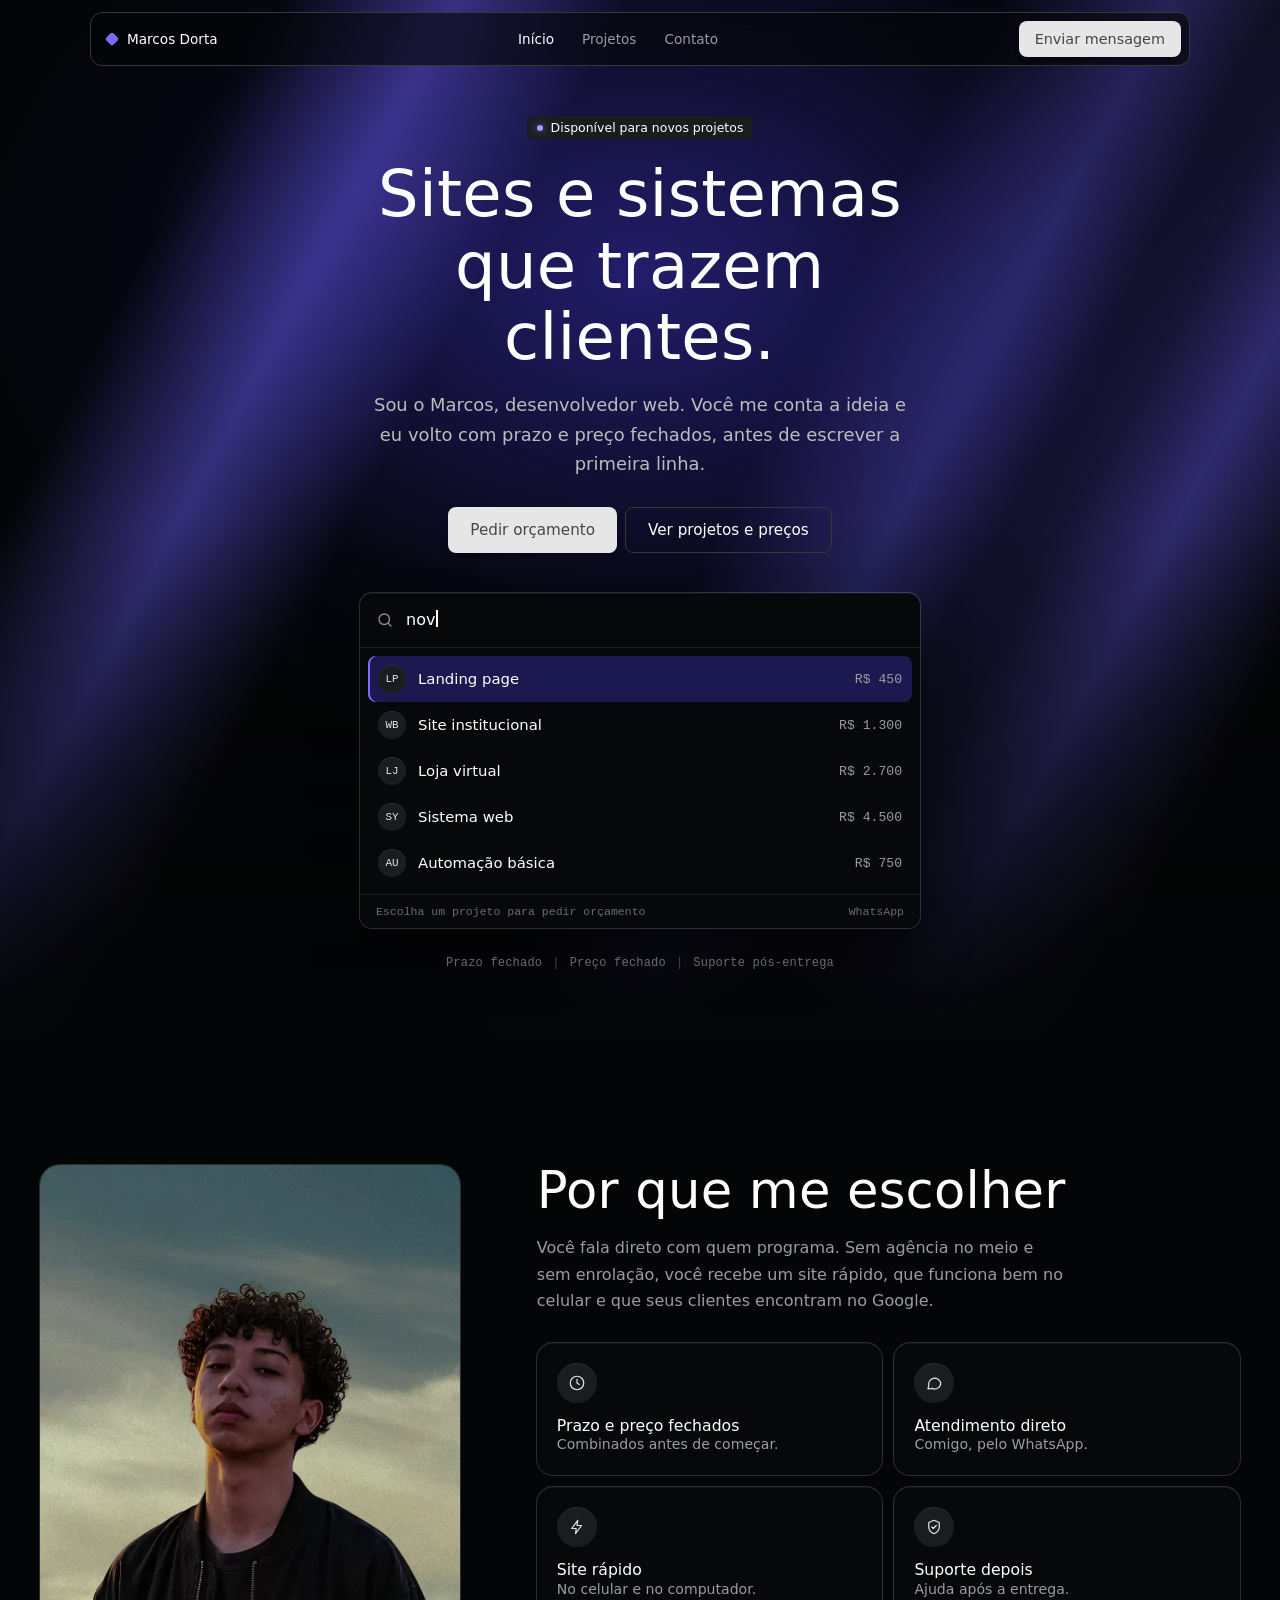
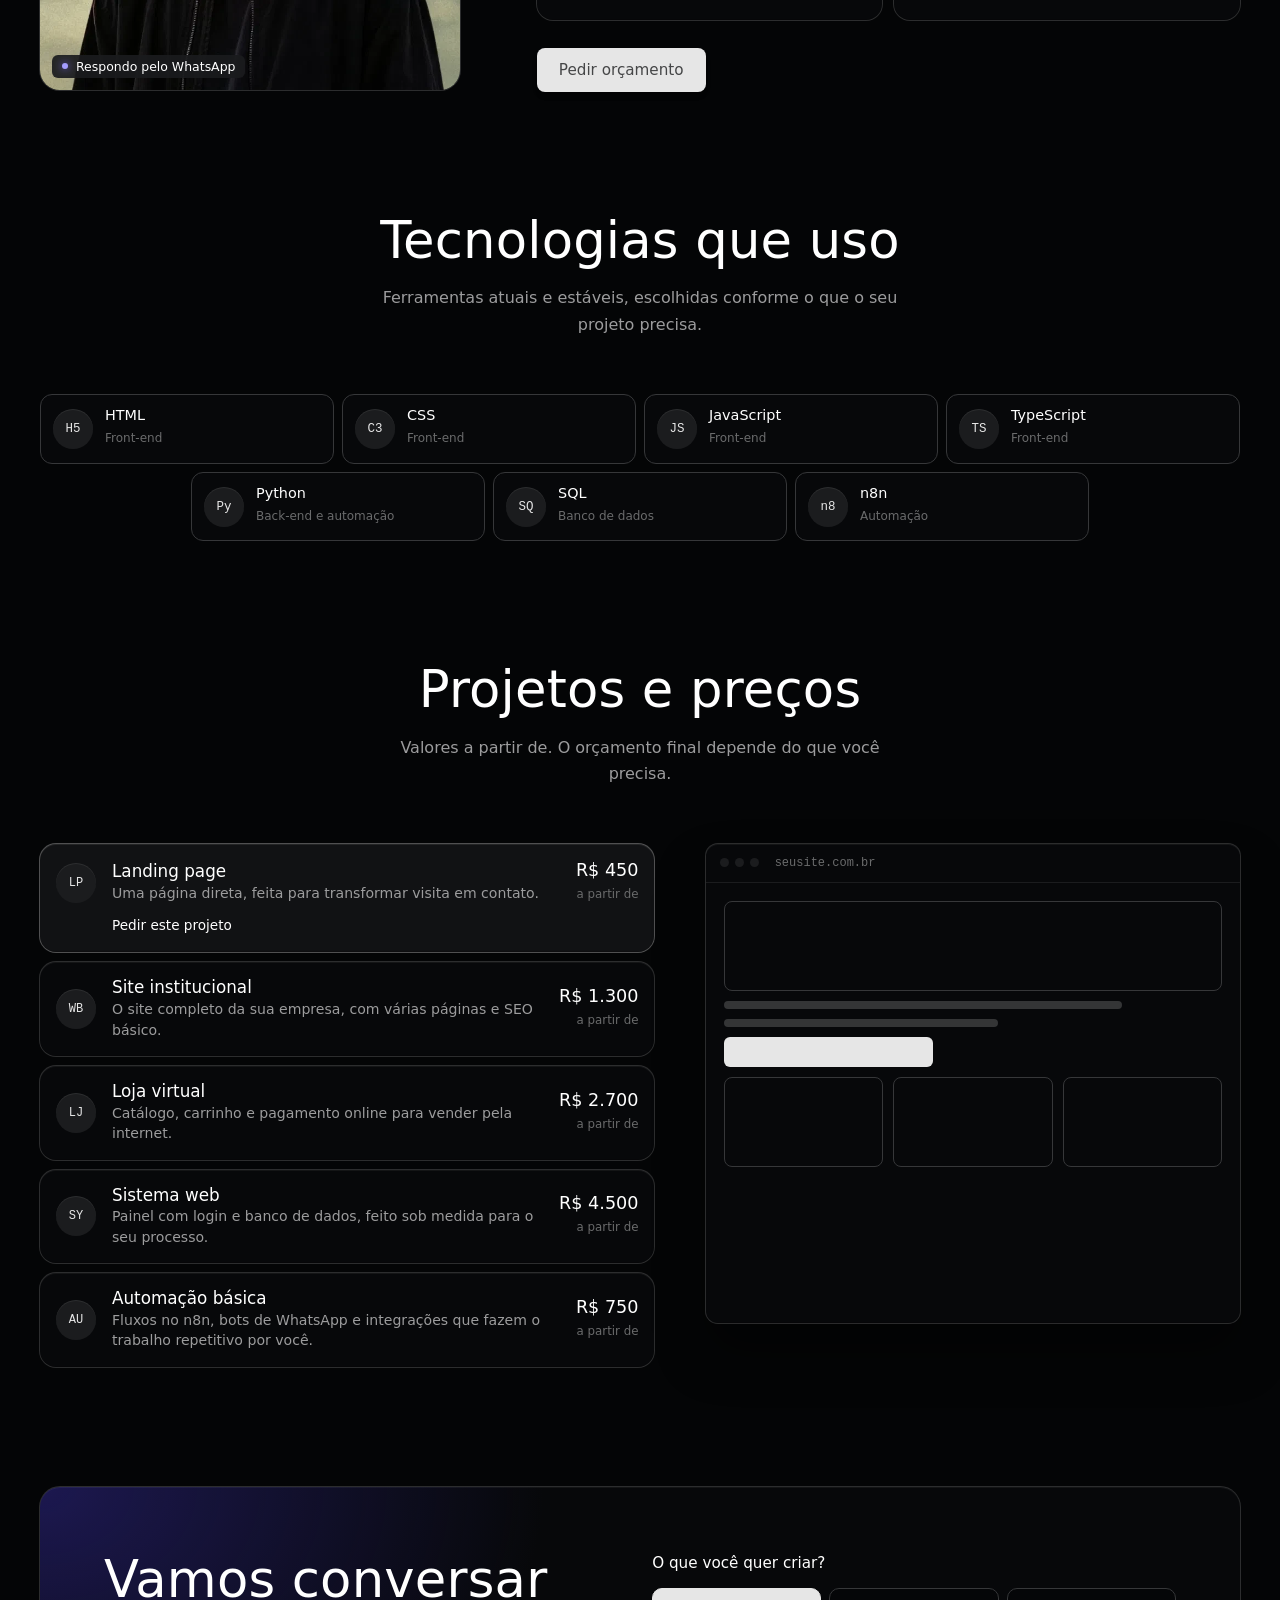
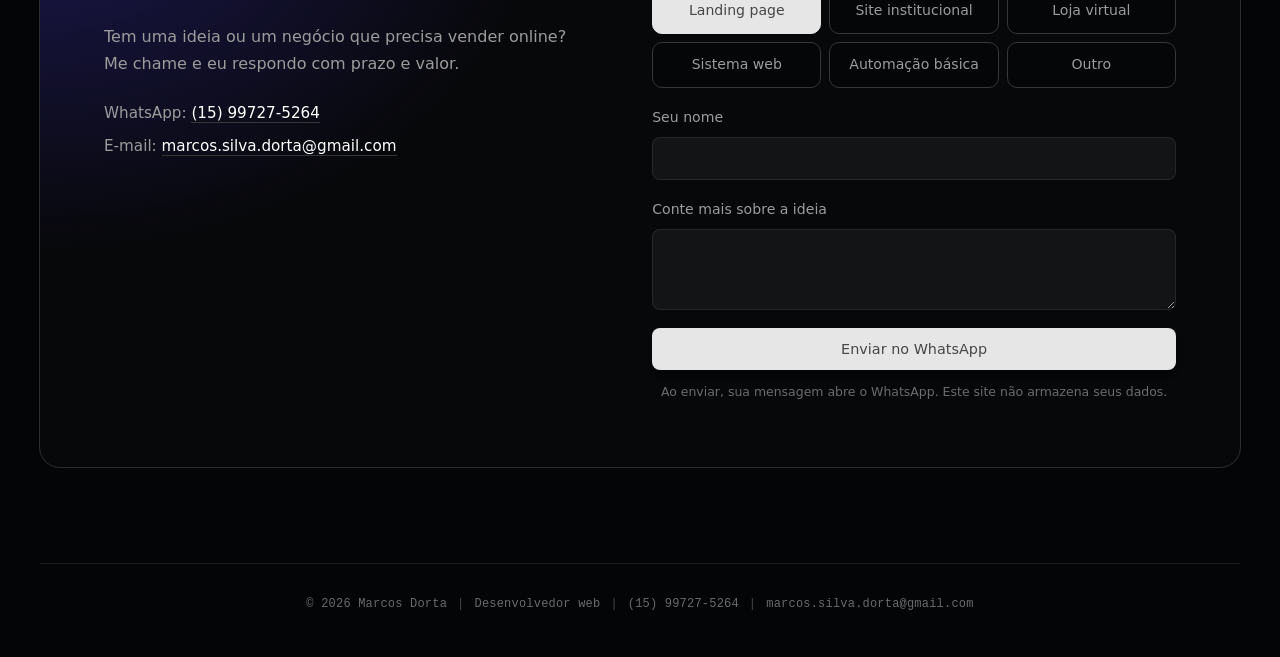
==== index.html @ 478df9b4 "Add files via upload" ====
<!doctype html>
<html lang="pt-BR">
<head>
<meta charset="utf-8">
<meta http-equiv="Content-Security-Policy" content="default-src 'none'; script-src 'self' 'sha256-Du+OJKJSbdUgz5nrHeWWINvez6XKDDU/tyj/5c2uvwo='; style-src 'self' 'unsafe-inline'; font-src 'self'; img-src 'self' data:; connect-src 'none'; form-action https://wa.me; base-uri 'none'; object-src 'none'">
<meta name="viewport" content="width=device-width, initial-scale=1, viewport-fit=cover">
<meta name="theme-color" content="#040506">
<title>Marcos Dorta | Desenvolvedor Web</title>
<meta name="description" content="Marcos Dorta, desenvolvedor web: sites, sistemas e automações sob medida, com prazo e preço fechados antes de começar.">
<meta property="og:title" content="Marcos Dorta | Desenvolvedor Web">
<meta property="og:description" content="Sites, sistemas e automações sob medida, com prazo e preço fechados antes de começar.">
<meta property="og:type" content="website">
<link rel="icon" href="data:image/svg+xml,%3Csvg xmlns='http://www.w3.org/2000/svg' viewBox='0 0 32 32'%3E%3Crect width='32' height='32' rx='8' fill='%23040506'/%3E%3Crect x='10' y='10' width='12' height='12' rx='2' fill='%237b6cff' transform='rotate(45 16 16)'/%3E%3C/svg%3E">
<link rel="preload" href="fonts/Inter-latin.woff2" as="font" type="font/woff2" crossorigin>
<link rel="stylesheet" href="fonts/fonts.css?v=2">
<script>document.documentElement.classList.add('js')</script>
<style>
  :root{
    --void:#040506; --ink:#07080a; --obs:#111214; --graphite:#1b1c1e; --smoke:#6a6b6c; --ash:#9c9c9d;
    --mist:#e6e6e6; --iron:#454647; --edge:#363739; --white:#fff; --coral:#7b6cff; --ember:#1c1850;
    --key:inset 0 1px 0 rgba(255,255,255,.05),0 0 0 1px rgba(255,255,255,.16),inset 0 -1px 0 rgba(0,0,0,.2);
    --key-hi:inset 0 1px 0 rgba(255,255,255,.08),0 0 0 1px rgba(255,255,255,.3),inset 0 -1px 0 rgba(0,0,0,.2);
    --sans:"Inter",ui-sans-serif,system-ui,-apple-system,"Segoe UI",Roboto,sans-serif;
    --mono:"Geist Mono",ui-monospace,Menlo,Consolas,monospace;
    --hh:84px;
  }
  *{box-sizing:border-box;margin:0;padding:0}
  html{scroll-padding-top:var(--hh);overflow-x:clip;-webkit-text-size-adjust:100%}
  html.lenis{scroll-behavior:auto}
  body{background:var(--void);color:var(--ash);font:400 1rem/1.65 var(--sans);overflow-x:clip;-webkit-font-smoothing:antialiased;font-feature-settings:"calt","kern","liga","ss03"}
  main{overflow-x:clip}
  a{color:inherit;text-decoration:none}
  a,button,label{-webkit-tap-highlight-color:transparent}
  button,.btn,.row,.opts label{touch-action:manipulation}
  :focus-visible{outline:2px solid var(--white);outline-offset:3px}
  ::selection{background:var(--coral);color:#000}
  .wrap{width:min(1200px,100% - 40px);margin-inline:auto}
  h1,h2,h3{color:var(--white);font-weight:500;line-height:1.12}
  h2{font-size:clamp(1.9rem,4.6vw,3.2rem);letter-spacing:.004em;margin-bottom:16px}
  .lead{max-width:52ch}
  .sec{padding:clamp(64px,10vw,120px) 0}
  .head{text-align:center;margin-bottom:clamp(32px,6vw,56px)}
  .head .lead{margin-inline:auto}
  .mono{font-family:var(--mono)}

  /* Botões neutros */
  .btn{display:inline-flex;align-items:center;justify-content:center;gap:8px;font:500 .9rem var(--sans);cursor:pointer;
    background:var(--mist);color:var(--iron);padding:10px 16px;border:0;border-radius:8px;
    box-shadow:rgba(0,0,0,.03) 0 7px 3px 0,rgba(0,0,0,.25) 0 4px 4px 0;transition:background .2s,transform .15s}
  .btn:hover{background:var(--white)}
  .btn:active{transform:scale(.97)}
  .btn.dark{background:transparent;color:var(--white);box-shadow:none;border:1px solid var(--edge)}
  .btn.dark:hover{background:rgba(255,255,255,.06)}
  .btn.lg{padding:13px 22px;font-size:.95rem}
  .badge{display:inline-flex;align-items:center;gap:8px;background:var(--graphite);color:var(--white);border-radius:6px;padding:4px 10px;font:500 .78rem var(--sans)}
  .badge i{width:6px;height:6px;border-radius:50%;background:#a49cff;box-shadow:0 0 8px #7b6cff}

  /* Navegação */
  header{position:fixed;top:12px;left:0;right:0;z-index:40;pointer-events:none}
  .pill{pointer-events:auto;width:min(1100px,100% - 24px);margin-inline:auto;display:flex;align-items:center;justify-content:space-between;gap:16px;
    padding:8px 8px 8px 16px;border:1px solid var(--edge);border-radius:12px;background:rgba(4,5,6,.6);
    backdrop-filter:blur(20px);-webkit-backdrop-filter:blur(20px)}
  .logo{display:flex;align-items:center;gap:10px;color:var(--white);font:500 .85rem var(--sans);white-space:nowrap}
  .dia{width:10px;height:10px;background:var(--coral);transform:rotate(45deg);border-radius:2px}
  .links{display:flex;gap:28px;list-style:none;font:500 .85rem var(--sans)}
  .links a{color:var(--ash);transition:color .2s;padding:6px 0}
  .links a:hover,.links a.on{color:var(--white)}

  /* Hero */
  .hero{position:relative;min-height:100vh;min-height:100svh;display:flex;align-items:center;justify-content:center;text-align:center;padding:calc(var(--hh) + 32px) 0 72px;overflow:hidden}
  .art{position:absolute;inset:0;pointer-events:none;overflow:hidden}
  .art .fade{position:absolute;inset:auto 0 0 0;height:50%;background:linear-gradient(180deg,transparent,var(--void))}
  .blue{position:absolute;inset:0;background:radial-gradient(ellipse 70% 60% at 50% 26%,rgba(60,50,190,.55),rgba(14,12,48,.3) 55%,transparent 80%)}
  .bar{position:absolute;width:24vw;min-width:110px;height:150%;top:-25%;opacity:.5;
    background:linear-gradient(90deg,transparent,rgba(110,96,255,.9) 50%,transparent)}
  .b1{left:2%;transform:rotate(28deg)}
  .b2{left:58%;transform:rotate(28deg);opacity:.35}
  .b3{right:-4%;transform:rotate(28deg);opacity:.45}
  .hero-in{position:relative;display:flex;flex-direction:column;align-items:center}
  .hero h1{font-size:clamp(2.5rem,7.2vw,4rem);font-weight:400;letter-spacing:.004em;max-width:16ch;margin:20px 0 16px}
  .hero h1 .w{display:inline-block;will-change:transform}
  .sub{max-width:48ch;color:#bcbcbd;font-size:clamp(1rem,2.2vw,1.12rem);margin-bottom:28px}
  .cta{display:flex;flex-wrap:wrap;gap:8px;justify-content:center;margin-bottom:40px}

  /* Janela estilo command bar */
  .win{border-radius:12px;background:var(--ink);box-shadow:var(--key),rgba(0,0,0,.4) 0 30px 50px 0;overflow:hidden;text-align:left}
  .cmdk{width:min(560px,100%)}
  .cmd-in{display:flex;align-items:center;gap:12px;padding:14px 16px;border-bottom:1px solid var(--graphite);color:var(--white);font-size:1rem;min-height:52px}
  .cmd-in svg{flex:none;opacity:.6}
  .cmd-in .ph{color:var(--smoke)}
  .caret{display:inline-block;width:1.5px;height:1.1em;background:var(--white);margin-left:1px;vertical-align:-.15em;animation:blink 1s steps(1) infinite}
  @keyframes blink{50%{opacity:0}}
  .cmd-list{list-style:none;padding:8px}
  .cmd-list a{display:flex;align-items:center;gap:12px;padding:9px 10px;border-radius:8px;color:var(--white);font-size:.93rem;font-weight:500;position:relative;transition:background .15s}
  .cmd-list .pr{margin-left:auto;font:400 .82rem var(--mono);color:var(--ash)}
  .cmd-list li.sel a{background:var(--ember);box-shadow:inset 2px 0 0 var(--coral)}
  .cmd-foot{display:flex;justify-content:space-between;gap:12px;padding:10px 16px;border-top:1px solid var(--graphite);font:400 .72rem var(--mono);color:var(--smoke)}
  .ic{flex:none;display:grid;place-items:center;width:28px;height:28px;border-radius:99999px;background:var(--graphite);font:400 .68rem var(--mono);color:var(--mist);box-shadow:inset 0 1px 0 rgba(255,255,255,.08)}
  .meta{margin-top:28px;font:400 .75rem var(--mono);color:var(--smoke);letter-spacing:.017em}
  .meta span+span::before{content:"|";margin:0 10px;color:var(--iron)}

  /* Sobre */
  .about{display:grid;grid-template-columns:minmax(0,420px) 1fr;gap:clamp(32px,6vw,80px);align-items:center}
  .photo{aspect-ratio:4/5;border-radius:20px;background:var(--ink);box-shadow:var(--key);overflow:hidden;position:relative}
  .photo .ph2{position:absolute;inset:0}
  .photo img{width:100%;height:100%;object-fit:cover;object-position:50% 30%}
  .photo .none{position:absolute;inset:0;display:grid;place-items:center;font:400 .85rem var(--mono);color:var(--smoke);text-align:center;padding:20px}
  .photo .badge{position:absolute;left:12px;bottom:12px;z-index:2;background:rgba(27,28,30,.92)}
  .about p.lead{margin-bottom:28px}
  .why{display:grid;grid-template-columns:1fr 1fr;gap:12px;margin-bottom:28px}
  .card{background:var(--ink);border-radius:16px;box-shadow:var(--key);padding:20px;transition:box-shadow .2s}
  .card:hover{box-shadow:var(--key-hi)}
  .why .card{display:flex;flex-direction:column;gap:14px}
  .why .ic{width:40px;height:40px}
  .why svg{width:18px;height:18px;stroke:var(--mist);fill:none;stroke-width:1.6;stroke-linecap:round;stroke-linejoin:round}
  .why h3{font-size:.98rem}
  .why p{font-size:.88rem;line-height:1.5}

  /* Tecnologias */
  .tiles{display:flex;flex-wrap:wrap;justify-content:center;gap:8px}
  .tiles .tile{flex:0 1 calc(25% - 6px);min-width:200px}
  .tile{display:flex;align-items:center;gap:12px;padding:12px;border:1px solid var(--edge);border-radius:12px;background:var(--ink);transition:border-color .2s,background .2s}
  .tile:hover{border-color:rgba(255,255,255,.35);background:var(--obs)}
  .tile .ic{width:40px;height:40px;font-size:.78rem}
  .tile b{display:block;color:var(--white);font-size:.9rem;font-weight:500;line-height:1.2}
  .tile small{color:var(--smoke);font-size:.75rem}

  /* Projetos */
  .proj-wrap{display:grid;grid-template-columns:minmax(0,1.15fr) minmax(0,1fr);gap:clamp(24px,4vw,56px);align-items:start}
  .rows{display:grid;gap:10px}
  .row{display:grid;grid-template-columns:auto 1fr auto;grid-template-areas:"thumb thumb thumb" "ic tx pr" "go go go";align-items:center;gap:0 16px;
    padding:16px;background:var(--ink);border-radius:16px;box-shadow:var(--key);transition:box-shadow .2s,background .2s}
  .row .thumb{grid-area:thumb;display:none}
  .row .ic{grid-area:ic;width:40px;height:40px;font-size:.75rem}
  .row .tx{grid-area:tx}
  .row h3{font-size:1.05rem;font-weight:500}
  .row p{font-size:.88rem;line-height:1.45;margin-top:2px}
  .row .pr{grid-area:pr;text-align:right}
  .row .pr strong{display:block;color:var(--white);font:500 1.1rem var(--sans)}
  .row .pr small{font-size:.74rem;color:var(--smoke)}
  .row .go{grid-area:go;max-height:0;opacity:0;overflow:hidden;color:var(--white);font-size:.85rem;font-weight:500;padding-left:56px;transition:max-height .3s,opacity .3s,margin .3s}
  .row:hover,.row.act{box-shadow:var(--key-hi);background:var(--obs)}
  .row:hover .go,.row.act .go{max-height:28px;opacity:1;margin-top:8px}
  .prev{position:sticky;top:calc(var(--hh) + 16px)}
  .win .bar2{display:flex;align-items:center;gap:6px;padding:12px 14px;border-bottom:1px solid var(--graphite)}
  .win .bar2 i{width:9px;height:9px;border-radius:50%;background:var(--graphite)}
  .win .bar2 span{margin-left:10px;font:400 .75rem var(--mono);color:var(--smoke);white-space:nowrap;overflow:hidden;text-overflow:ellipsis}
  .screen{padding:18px;display:grid;gap:10px;align-content:start;aspect-ratio:4/3.3;overflow:hidden}
  .screen .b{border:1px solid var(--edge);border-radius:8px}
  .screen .v{background:var(--mist);border-radius:6px}
  .screen .l{height:8px;border-radius:4px;background:rgba(255,255,255,.18)}
  .screen .m{width:80%} .screen .s{width:55%}
  .screen .h{height:90px} .screen .sq{aspect-ratio:1}
  .screen .gs{display:grid;grid-template-columns:repeat(3,1fr);gap:10px}
  .screen .g2{display:grid;grid-template-columns:1fr 1fr;gap:12px}
  .screen .side{display:grid;grid-template-columns:54px 1fr;gap:10px}
  .screen .tr{height:22px}
  .screen .bub{height:30px;border-radius:14px;width:62%}
  .screen .bub.r{margin-left:auto;background:var(--mist);border:0;width:48%}
  .screen .av{width:46px;height:46px;border-radius:50%;background:var(--mist)}
  .screen .sel{background:var(--ember);box-shadow:inset 2px 0 0 var(--coral);border:0}

  /* Contato */
  .band{border-radius:20px;box-shadow:var(--key);padding:clamp(24px,5vw,64px);
    background:radial-gradient(60% 90% at 0 0,var(--ember),transparent 70%),var(--ink);
    display:grid;grid-template-columns:1fr minmax(0,1.1fr);gap:clamp(28px,6vw,72px)}
  .contacts{list-style:none;display:grid;gap:8px;margin-top:24px}
  .contacts li{font-size:.95rem}
  .contacts a{color:var(--white);border-bottom:1px solid var(--edge);transition:border-color .2s}
  .contacts a:hover{border-color:var(--white)}
  form{display:grid;gap:18px}
  fieldset{border:0}
  legend{font-weight:500;color:var(--white);margin-bottom:12px;font-size:.95rem}
  .opts{display:grid;grid-template-columns:repeat(3,1fr);gap:8px}
  .opts>span{position:relative;display:block}
  .opts input{position:absolute;left:0;top:0;width:100%;height:100%;margin:0;opacity:0;pointer-events:none}
  .opts label{cursor:pointer;display:flex;align-items:center;justify-content:center;text-align:center;min-height:46px;width:100%;padding:8px 10px;border:1px solid var(--edge);border-radius:10px;font-size:.88rem;line-height:1.25;color:var(--ash);transition:all .15s;background:rgba(4,5,6,.4)}
  .opts label:hover{border-color:rgba(255,255,255,.4);color:var(--white)}
  .opts input:checked+label{background:var(--mist);border-color:var(--mist);color:var(--iron);font-weight:500}
  .opts input:focus-visible+label{outline:2px solid var(--white);outline-offset:2px}
  .fld{display:grid;gap:8px;font-size:.88rem}
  .fld input,.fld textarea{background:rgba(255,255,255,.05);color:var(--white);border:1px solid rgba(255,255,255,.08);border-radius:8px;padding:11px 12px;font:400 1rem var(--sans);width:100%;transition:border-color .2s}
  .fld input:focus,.fld textarea:focus{outline:none;border-color:rgba(255,255,255,.4)}
  form .btn{padding:13px 16px}
  .priv{font-size:.78rem;color:var(--smoke);text-align:center;margin-top:-6px}

  footer{padding:0 0 40px}
  .foot-meta{text-align:center;font:400 .75rem/2 var(--mono);color:var(--smoke);letter-spacing:.017em;border-top:1px solid var(--graphite);padding-top:28px;margin-top:clamp(48px,8vw,96px)}
  .foot-meta>span{white-space:nowrap;display:inline-block}
  .foot-meta>span+span::before{content:"|";margin:0 10px;color:var(--iron)}
  .foot-meta a:hover{color:var(--white)}
  .fab{display:none}

  /* Tablet e celular */
  @media (max-width:900px){
    :root{--hh:116px}
    .pill{flex-wrap:wrap;row-gap:6px;padding:8px;background:rgba(4,5,6,.95);backdrop-filter:none;-webkit-backdrop-filter:none}
    .logo{padding-left:8px}
    .links{order:3;width:100%;justify-content:space-around;gap:0;border-top:1px solid var(--graphite);padding-top:2px}
    .links a{padding:12px 14px}
    .hero{padding-top:calc(var(--hh) + 20px);padding-bottom:56px}
    .cta{width:100%;margin-bottom:32px}
    .cta .btn{flex:1 1 100%}
    .about{grid-template-columns:1fr}
    .photo{aspect-ratio:1/1}
    .why{grid-template-columns:1fr}
    .why .card{flex-direction:row;align-items:flex-start}
    .tiles .tile{flex:1 1 calc(50% - 4px);min-width:0;padding:10px}
    .tile .ic{width:34px;height:34px;font-size:.7rem}
    .proj-wrap{grid-template-columns:1fr}
    .prev{display:none}
    .row{padding:0 0 16px;overflow:hidden;gap:0 12px;grid-template-columns:auto 1fr auto}
    .row .thumb{display:block;height:124px;overflow:hidden;border-bottom:1px solid var(--graphite);background:var(--void);margin-bottom:14px}
    .row .thumb .screen{aspect-ratio:auto;padding:14px}
    .row .ic{margin-left:16px}
    .row .pr{padding-right:16px}
    .row .go,.row:hover .go,.row.act .go{max-height:none;opacity:1;margin:14px 16px 0;padding:11px;text-align:center;background:var(--mist);color:var(--iron);border-radius:8px}
    .band{grid-template-columns:1fr}
    .opts{grid-template-columns:1fr 1fr}
    .foot-meta>span{display:block}
    .foot-meta>span+span::before{content:none}
    .cmd-foot{display:none}
    .fab{display:inline-flex;position:fixed;right:14px;bottom:calc(14px + env(safe-area-inset-bottom));z-index:45;background:var(--mist);color:var(--iron);
      padding:12px 18px;border-radius:9999px;font-weight:500;font-size:.9rem;box-shadow:rgba(0,0,0,.5) 0 8px 24px;
      transform:translateY(90px);opacity:0;visibility:hidden;transition:transform .3s,opacity .3s,visibility 0s .3s}
    .fab.show{transform:none;opacity:1;visibility:visible;transition-delay:0s}
  }
  @media (max-width:420px){ .btn.sm{padding:8px 12px} .tiles{gap:6px} .tiles .tile:last-child:nth-child(odd){flex-basis:100%} }
  /* Abertura e entradas em CSS puro */
  .js .in{opacity:0;animation:rise .7s cubic-bezier(.2,.7,.2,1) forwards;animation-delay:var(--d,0s)}
  .js #hbadge{--d:.15s} .js #sub{--d:.8s} .js #cta{--d:.9s} .js #cmdk{--d:1s} .js #meta{--d:1.2s}
  @keyframes rise{from{opacity:0;transform:translateY(24px)}to{opacity:1;transform:none}}
  .js .art{animation:fadein 1.4s both}
  @keyframes fadein{from{opacity:0}}
  .js .rvx{opacity:0;transform:translateY(18px);transition:opacity .55s ease-out,transform .55s ease-out}
  .js .rvx.v{opacity:1;transform:none}
  .swap{animation:swap .35s ease-out}
  @keyframes swap{from{opacity:0;transform:translateY(6px)}}
  @media (prefers-reduced-motion:reduce){
    .js .in,.js .rvx{opacity:1!important;transform:none!important}
    *,*::before,*::after{animation:none!important;transition:none!important}
  }
</style>
</head>
<body>

<header>
  <div class="pill">
    <a href="#inicio" class="logo"><i class="dia"></i>Marcos Dorta</a>
    <ul class="links">
      <li><a href="#inicio" class="on">Início</a></li>
      <li><a href="#projetos">Projetos</a></li>
      <li><a href="#contato">Contato</a></li>
    </ul>
    <a class="btn" id="wa-nav" href="https://wa.me/5515997275264" target="_blank" rel="noopener">Enviar mensagem</a>
  </div>
</header>

<main>
  <section class="hero" id="inicio">
    <div class="art" aria-hidden="true">
      <div class="blue" id="blue"></div>
      <div class="bar b1" id="b1"></div><div class="bar b2" id="b2"></div><div class="bar b3" id="b3"></div>
      <div class="fade"></div>
    </div>
    <div class="wrap hero-in">
      <span class="badge in" id="hbadge"><i></i>Disponível para novos projetos</span>
      <h1 id="h1">Sites e sistemas que trazem clientes.</h1>
      <p class="sub in" id="sub">Sou o Marcos, desenvolvedor web. Você me conta a ideia e eu volto com prazo e preço fechados, antes de escrever a primeira linha.</p>
      <div class="cta in" id="cta">
        <a class="btn lg" href="#contato">Pedir orçamento</a>
        <a class="btn dark lg" href="#projetos">Ver projetos e preços</a>
      </div>
      <div class="win cmdk in" id="cmdk">
        <div class="cmd-in">
          <svg width="18" height="18" viewBox="0 0 24 24" fill="none" stroke="#e6e6e6" stroke-width="1.8" stroke-linecap="round"><circle cx="11" cy="11" r="7"/><path d="m20 20-3.5-3.5"/></svg>
          <span><span id="q"></span><span class="caret"></span></span>
        </div>
        <ul class="cmd-list" id="cmdlist"></ul>
        <div class="cmd-foot"><span>Escolha um projeto para pedir orçamento</span><span>WhatsApp</span></div>
      </div>
      <p class="meta in" id="meta"><span>Prazo fechado</span><span>Preço fechado</span><span>Suporte pós-entrega</span></p>
    </div>
  </section>

  <section class="sec" id="sobre">
    <div class="wrap about">
      <div class="photo" id="photo">
        <div class="ph2" id="ph">
          <!-- Salve sua foto como foto.webp ao lado deste arquivo -->
          <img src="foto.webp" alt="Foto de Marcos Dorta" width="768" height="1376" loading="lazy" decoding="async">
        </div>
        <span class="badge"><i></i>Respondo pelo WhatsApp</span>
      </div>
      <div>
        <h2 class="rv">Por que me escolher</h2>
        <p class="lead rv">Você fala direto com quem programa. Sem agência no meio e sem enrolação, você recebe um site rápido, que funciona bem no celular e que seus clientes encontram no Google.</p>
        <div class="why" id="why">
          <div class="card"><span class="ic"><svg viewBox="0 0 24 24"><circle cx="12" cy="12" r="9"/><path d="M12 7v5l3 2"/></svg></span><div><h3>Prazo e preço fechados</h3><p>Combinados antes de começar.</p></div></div>
          <div class="card"><span class="ic"><svg viewBox="0 0 24 24"><path d="M21 12a8 8 0 0 1-11.5 7.2L4 20l1-4.5A8 8 0 1 1 21 12Z"/></svg></span><div><h3>Atendimento direto</h3><p>Comigo, pelo WhatsApp.</p></div></div>
          <div class="card"><span class="ic"><svg viewBox="0 0 24 24"><path d="M13 3 5 14h6l-1 7 8-11h-6l1-7Z"/></svg></span><div><h3>Site rápido</h3><p>No celular e no computador.</p></div></div>
          <div class="card"><span class="ic"><svg viewBox="0 0 24 24"><path d="M12 3 5 6v6c0 4.5 3 7.5 7 9 4-1.5 7-4.5 7-9V6l-7-3Z"/><path d="m9 12 2 2 4-4"/></svg></span><div><h3>Suporte depois</h3><p>Ajuda após a entrega.</p></div></div>
        </div>
        <a class="btn lg" href="#contato">Pedir orçamento</a>
      </div>
    </div>
  </section>

  <section class="sec" id="stack" style="padding-top:0">
    <div class="wrap">
      <div class="head"><h2 class="rv">Tecnologias que uso</h2><p class="lead rv">Ferramentas atuais e estáveis, escolhidas conforme o que o seu projeto precisa.</p></div>
      <div class="tiles" id="tiles"></div>
    </div>
  </section>

  <section class="sec" id="projetos" style="padding-top:0">
    <div class="wrap">
      <div class="head"><h2 class="rv">Projetos e preços</h2><p class="lead rv">Valores a partir de. O orçamento final depende do que você precisa.</p></div>
      <div class="proj-wrap">
        <div class="rows" id="rows">
          <a class="row act" data-v="lp" data-ic="LP" data-wa="Landing page" href="#" target="_blank" rel="noopener"><span class="ic">LP</span><div class="tx"><h3>Landing page</h3><p>Uma página direta, feita para transformar visita em contato.</p></div><div class="pr"><strong>R$ 450</strong><small>a partir de</small></div><span class="go">Pedir este projeto</span></a>
          <a class="row" data-v="site" data-ic="WB" data-wa="Site institucional" href="#" target="_blank" rel="noopener"><span class="ic">WB</span><div class="tx"><h3>Site institucional</h3><p>O site completo da sua empresa, com várias páginas e SEO básico.</p></div><div class="pr"><strong>R$ 1.300</strong><small>a partir de</small></div><span class="go">Pedir este projeto</span></a>
          <a class="row" data-v="loja" data-ic="LJ" data-wa="Loja virtual" href="#" target="_blank" rel="noopener"><span class="ic">LJ</span><div class="tx"><h3>Loja virtual</h3><p>Catálogo, carrinho e pagamento online para vender pela internet.</p></div><div class="pr"><strong>R$ 2.700</strong><small>a partir de</small></div><span class="go">Pedir este projeto</span></a>
          <a class="row" data-v="sys" data-ic="SY" data-wa="Sistema web" href="#" target="_blank" rel="noopener"><span class="ic">SY</span><div class="tx"><h3>Sistema web</h3><p>Painel com login e banco de dados, feito sob medida para o seu processo.</p></div><div class="pr"><strong>R$ 4.500</strong><small>a partir de</small></div><span class="go">Pedir este projeto</span></a>
          <a class="row" data-v="bot" data-ic="AU" data-wa="Automação básica" href="#" target="_blank" rel="noopener"><span class="ic">AU</span><div class="tx"><h3>Automação básica</h3><p>Fluxos no n8n, bots de WhatsApp e integrações que fazem o trabalho repetitivo por você.</p></div><div class="pr"><strong>R$ 750</strong><small>a partir de</small></div><span class="go">Pedir este projeto</span></a>
        </div>
        <div class="prev" aria-hidden="true">
          <div class="win"><div class="bar2"><i></i><i></i><i></i><span id="url">seusite.com.br</span></div><div class="screen" id="screen"></div></div>
        </div>
      </div>
    </div>
  </section>

  <section class="sec" id="contato" style="padding-top:0;padding-bottom:0">
    <div class="wrap">
      <div class="band" id="band">
        <div>
          <h2>Vamos conversar</h2>
          <p class="lead">Tem uma ideia ou um negócio que precisa vender online? Me chame e eu respondo com prazo e valor.</p>
          <ul class="contacts">
            <li>WhatsApp: <a href="https://wa.me/5515997275264" target="_blank" rel="noopener">(15) 99727-5264</a></li>
            <li>E-mail: <a href="mailto:marcos.silva.dorta@gmail.com">marcos.silva.dorta@gmail.com</a></li>
          </ul>
        </div>
        <form id="form" action="https://wa.me/5515997275264" method="get" target="_blank">
          <fieldset>
            <legend>O que você quer criar?</legend>
            <div class="opts">
              <span><input type="radio" name="tipo" id="o1" value="Landing page" checked><label for="o1">Landing page</label></span>
              <span><input type="radio" name="tipo" id="o2" value="Site institucional"><label for="o2">Site institucional</label></span>
              <span><input type="radio" name="tipo" id="o3" value="Loja virtual"><label for="o3">Loja virtual</label></span>
              <span><input type="radio" name="tipo" id="o4" value="Sistema web"><label for="o4">Sistema web</label></span>
              <span><input type="radio" name="tipo" id="o5" value="Automação básica"><label for="o5">Automação básica</label></span>
              <span><input type="radio" name="tipo" id="o6" value="Outro"><label for="o6">Outro</label></span>
            </div>
          </fieldset>
          <label class="fld">Seu nome<input name="nome" autocomplete="name" maxlength="80" required></label>
          <label class="fld">Conte mais sobre a ideia<textarea name="text" rows="3" maxlength="800"></textarea></label>
          <button class="btn" type="submit">Enviar no WhatsApp</button>
          <p class="priv">Ao enviar, sua mensagem abre o WhatsApp. Este site não armazena seus dados.</p>
        </form>
      </div>
    </div>
  </section>
</main>

<footer>
  <div class="wrap">
    <p class="foot-meta"><span>© <span id="yr"></span> Marcos Dorta</span><span>Desenvolvedor web</span><span><a href="https://wa.me/5515997275264" target="_blank" rel="noopener">(15) 99727-5264</a></span><span><a href="mailto:marcos.silva.dorta@gmail.com">marcos.silva.dorta@gmail.com</a></span></p>
  </div>
</footer>
<a class="fab" id="fab" href="https://wa.me/5515997275264" target="_blank" rel="noopener">Chamar no WhatsApp</a>

<script src="app.js" defer></script>
</body>
</html>
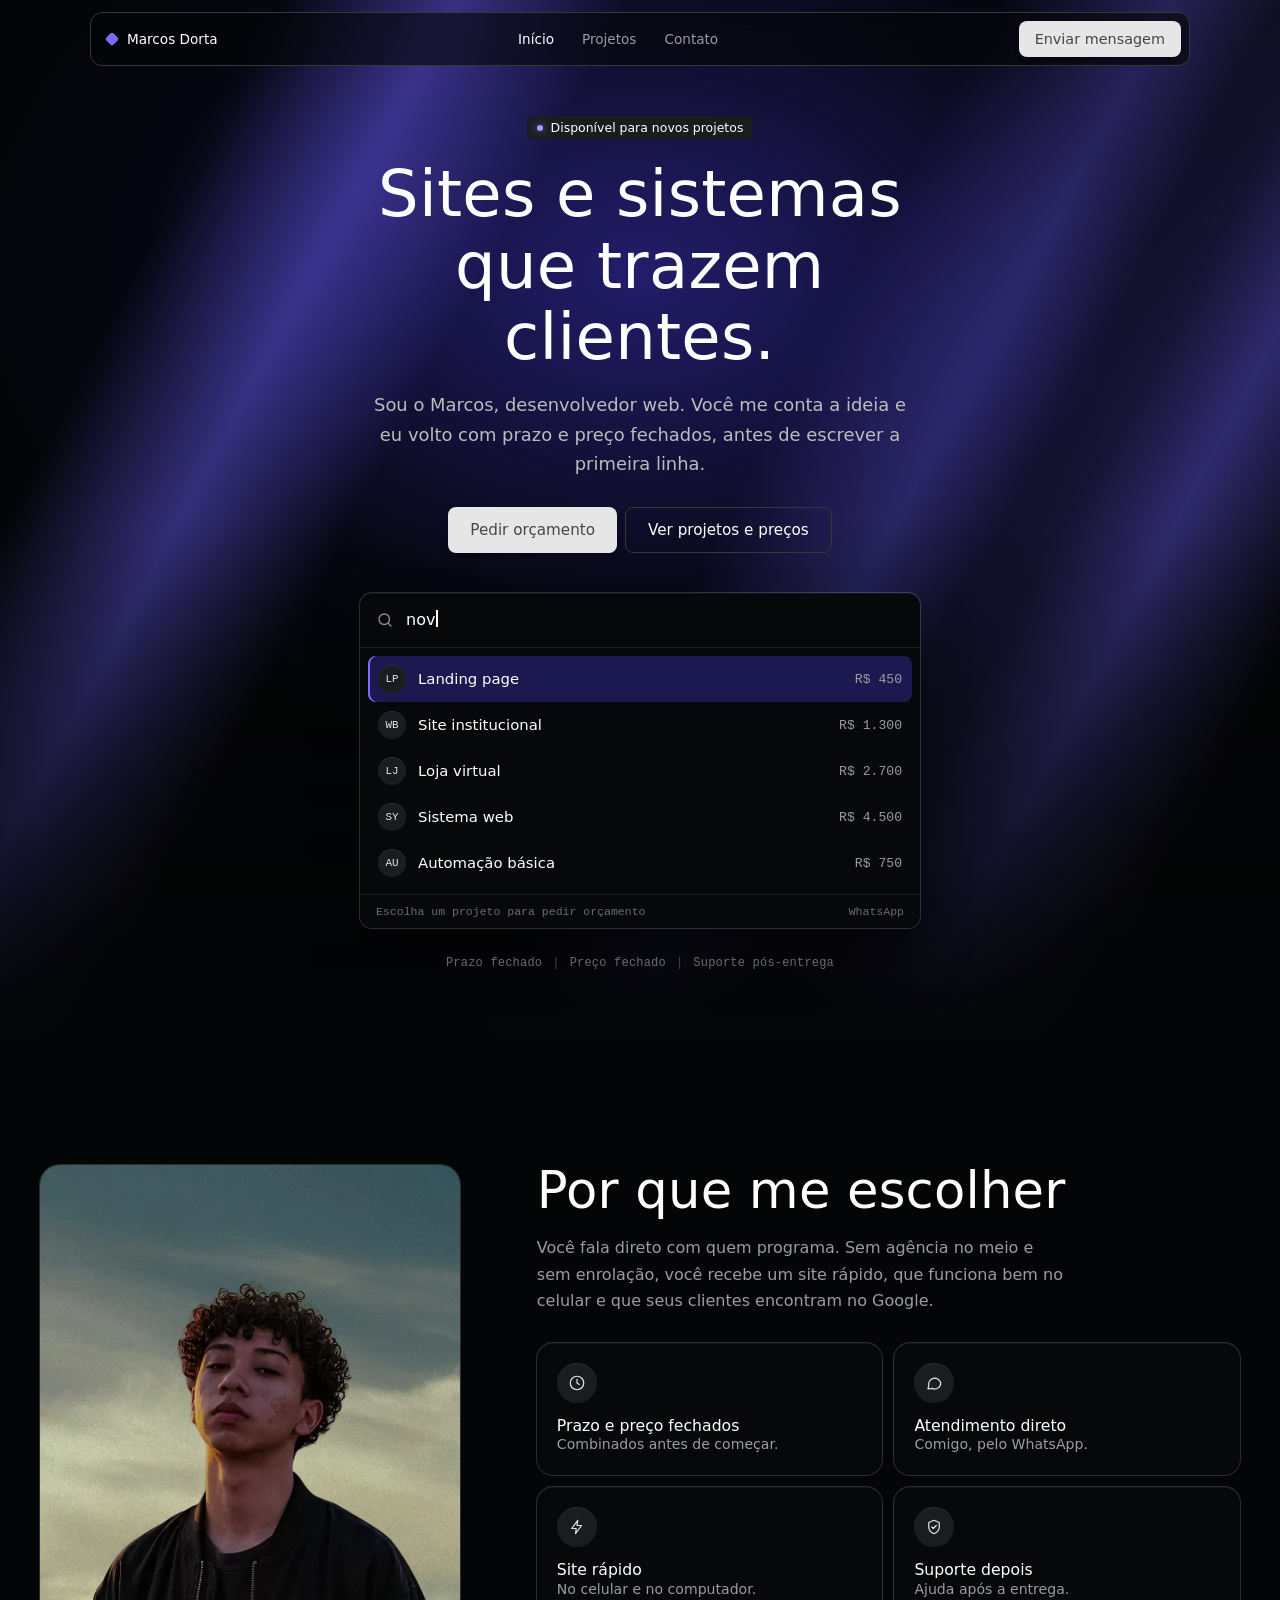
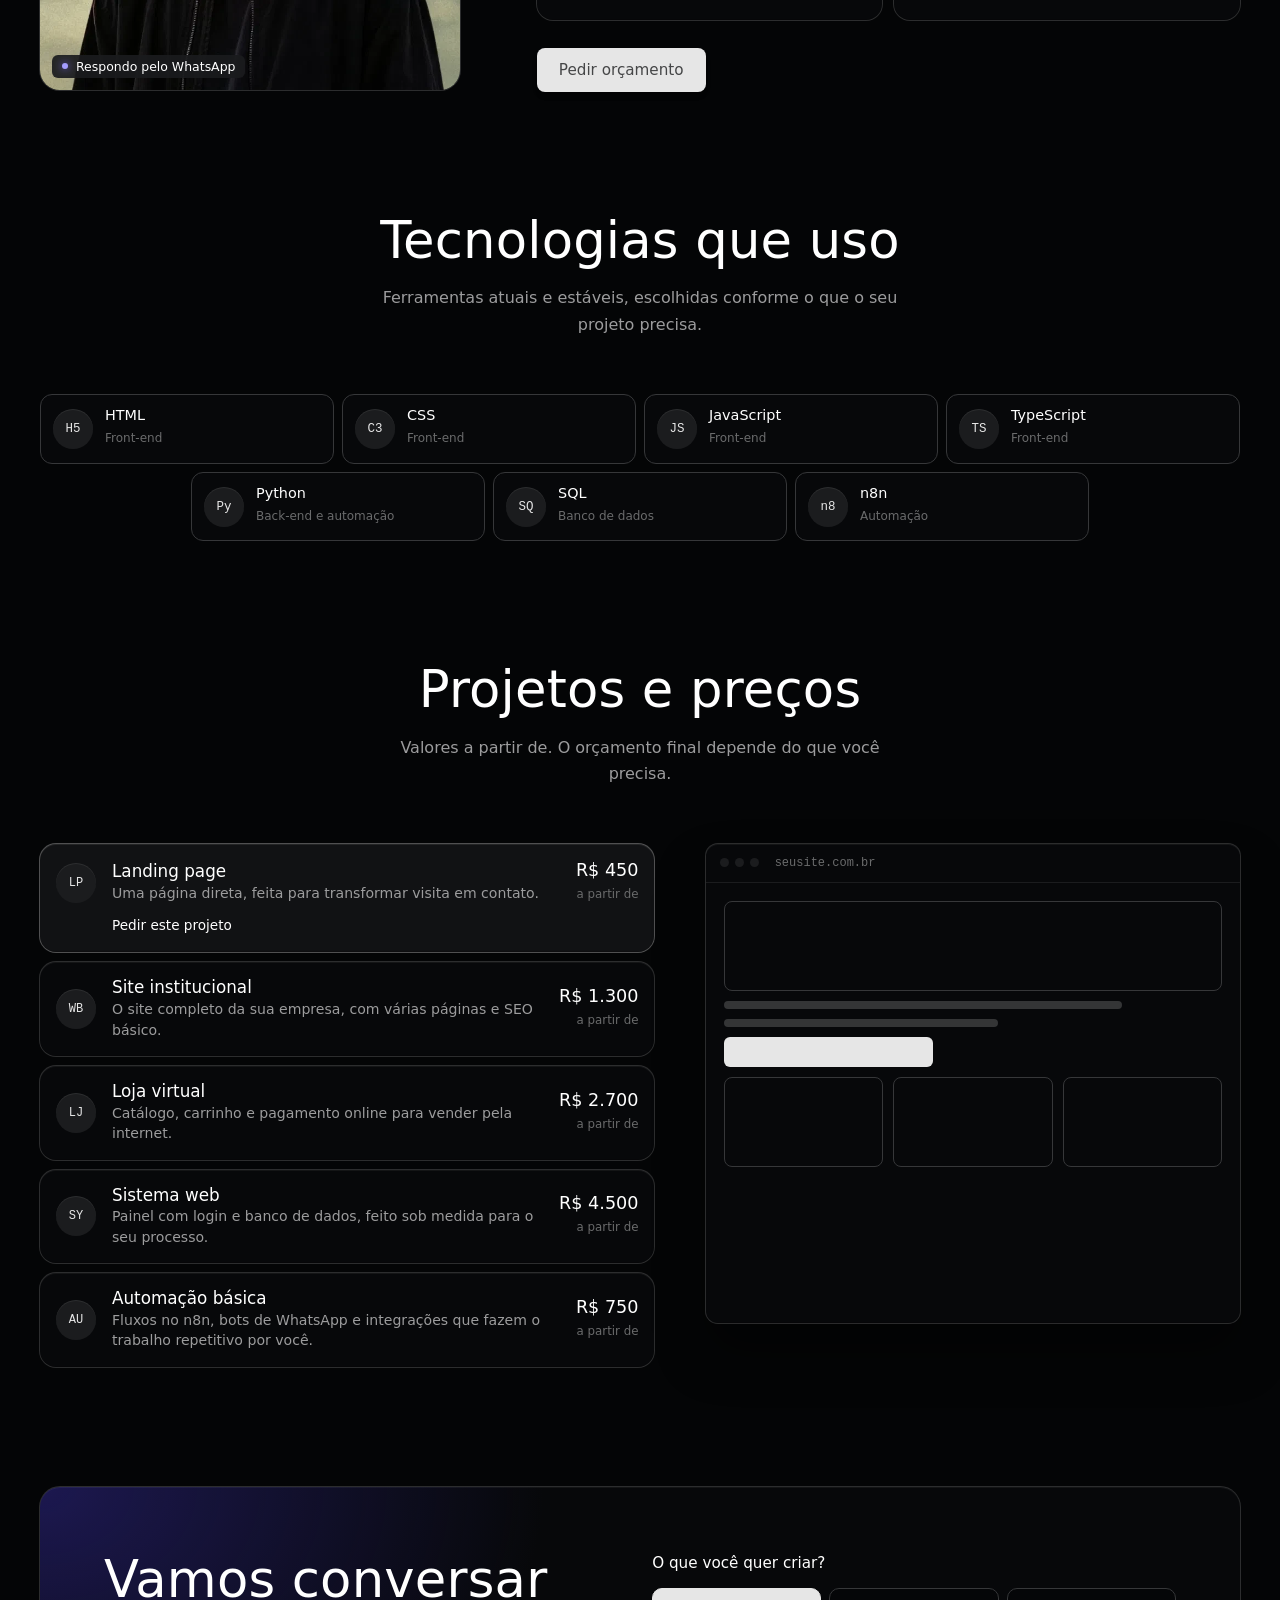
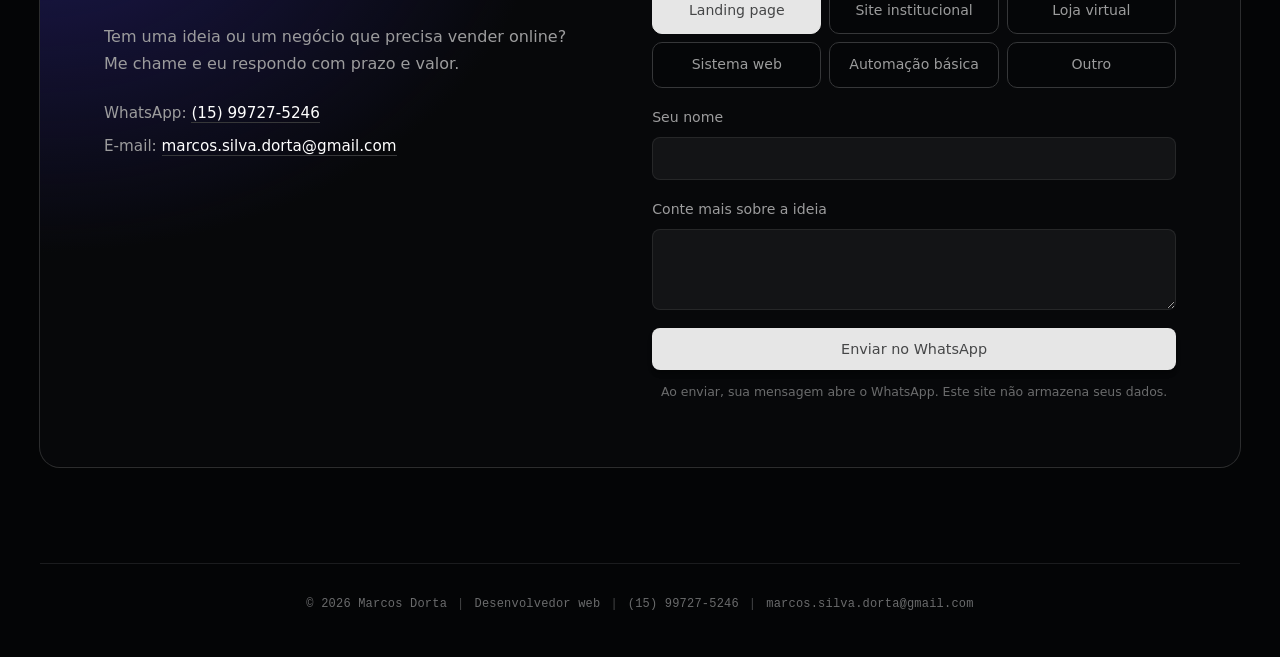
==== commit cbd199a2: "Add files via upload" ====
--- a/index.html
+++ b/index.html
@@ -252,7 +252,7 @@
       <li><a href="#projetos">Projetos</a></li>
       <li><a href="#contato">Contato</a></li>
     </ul>
-    <a class="btn" id="wa-nav" href="https://wa.me/5515997275264" target="_blank" rel="noopener">Enviar mensagem</a>
+    <a class="btn" id="wa-nav" href="https://wa.me/5515997275246" target="_blank" rel="noopener">Enviar mensagem</a>
   </div>
 </header>
 
@@ -338,11 +338,11 @@
           <h2>Vamos conversar</h2>
           <p class="lead">Tem uma ideia ou um negócio que precisa vender online? Me chame e eu respondo com prazo e valor.</p>
           <ul class="contacts">
-            <li>WhatsApp: <a href="https://wa.me/5515997275264" target="_blank" rel="noopener">(15) 99727-5264</a></li>
+            <li>WhatsApp: <a href="https://wa.me/5515997275246" target="_blank" rel="noopener">(15) 99727-5246</a></li>
             <li>E-mail: <a href="mailto:marcos.silva.dorta@gmail.com">marcos.silva.dorta@gmail.com</a></li>
           </ul>
         </div>
-        <form id="form" action="https://wa.me/5515997275264" method="get" target="_blank">
+        <form id="form" action="https://wa.me/5515997275246" method="get" target="_blank">
           <fieldset>
             <legend>O que você quer criar?</legend>
             <div class="opts">
@@ -366,10 +366,10 @@
 
 <footer>
   <div class="wrap">
-    <p class="foot-meta"><span>© <span id="yr"></span> Marcos Dorta</span><span>Desenvolvedor web</span><span><a href="https://wa.me/5515997275264" target="_blank" rel="noopener">(15) 99727-5264</a></span><span><a href="mailto:marcos.silva.dorta@gmail.com">marcos.silva.dorta@gmail.com</a></span></p>
+    <p class="foot-meta"><span>© <span id="yr"></span> Marcos Dorta</span><span>Desenvolvedor web</span><span><a href="https://wa.me/5515997275246" target="_blank" rel="noopener">(15) 99727-5246</a></span><span><a href="mailto:marcos.silva.dorta@gmail.com">marcos.silva.dorta@gmail.com</a></span></p>
   </div>
 </footer>
-<a class="fab" id="fab" href="https://wa.me/5515997275264" target="_blank" rel="noopener">Chamar no WhatsApp</a>
+<a class="fab" id="fab" href="https://wa.me/5515997275246" target="_blank" rel="noopener">Chamar no WhatsApp</a>
 
 <script src="app.js" defer></script>
 </body>
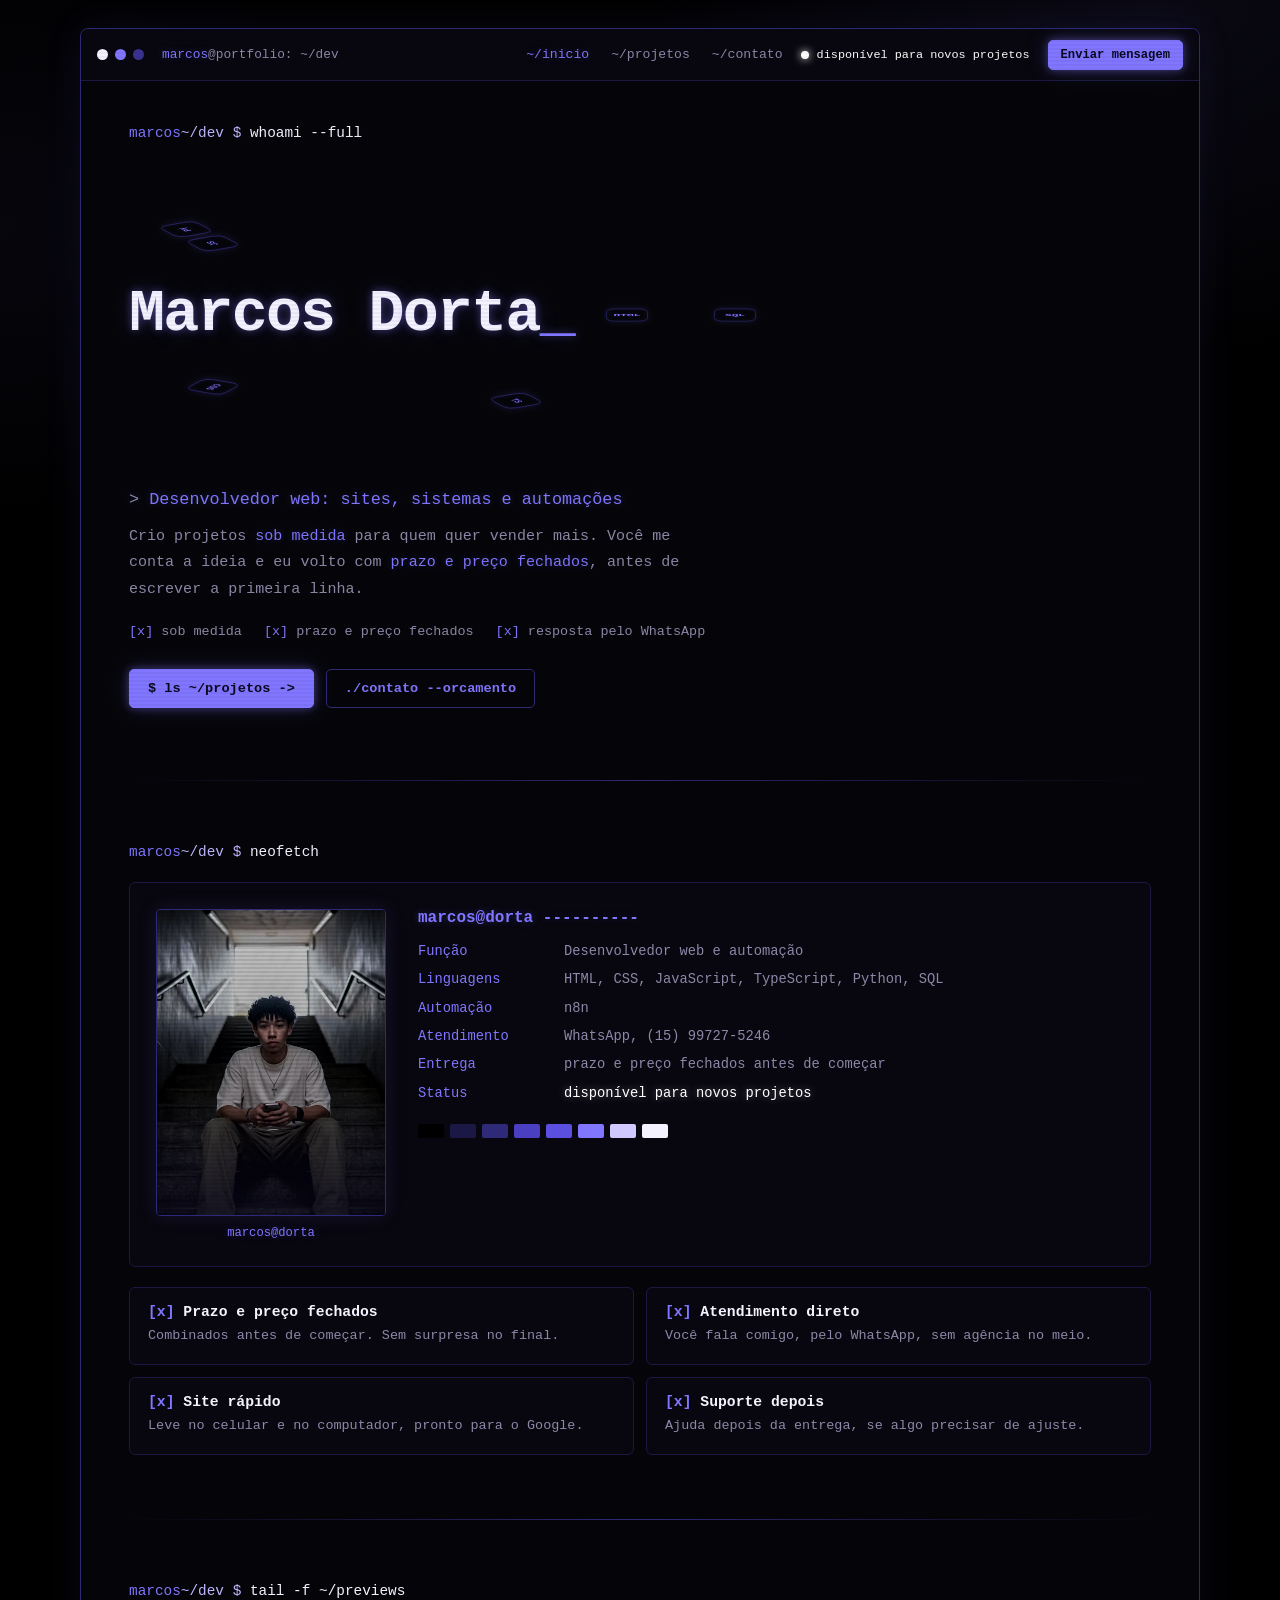
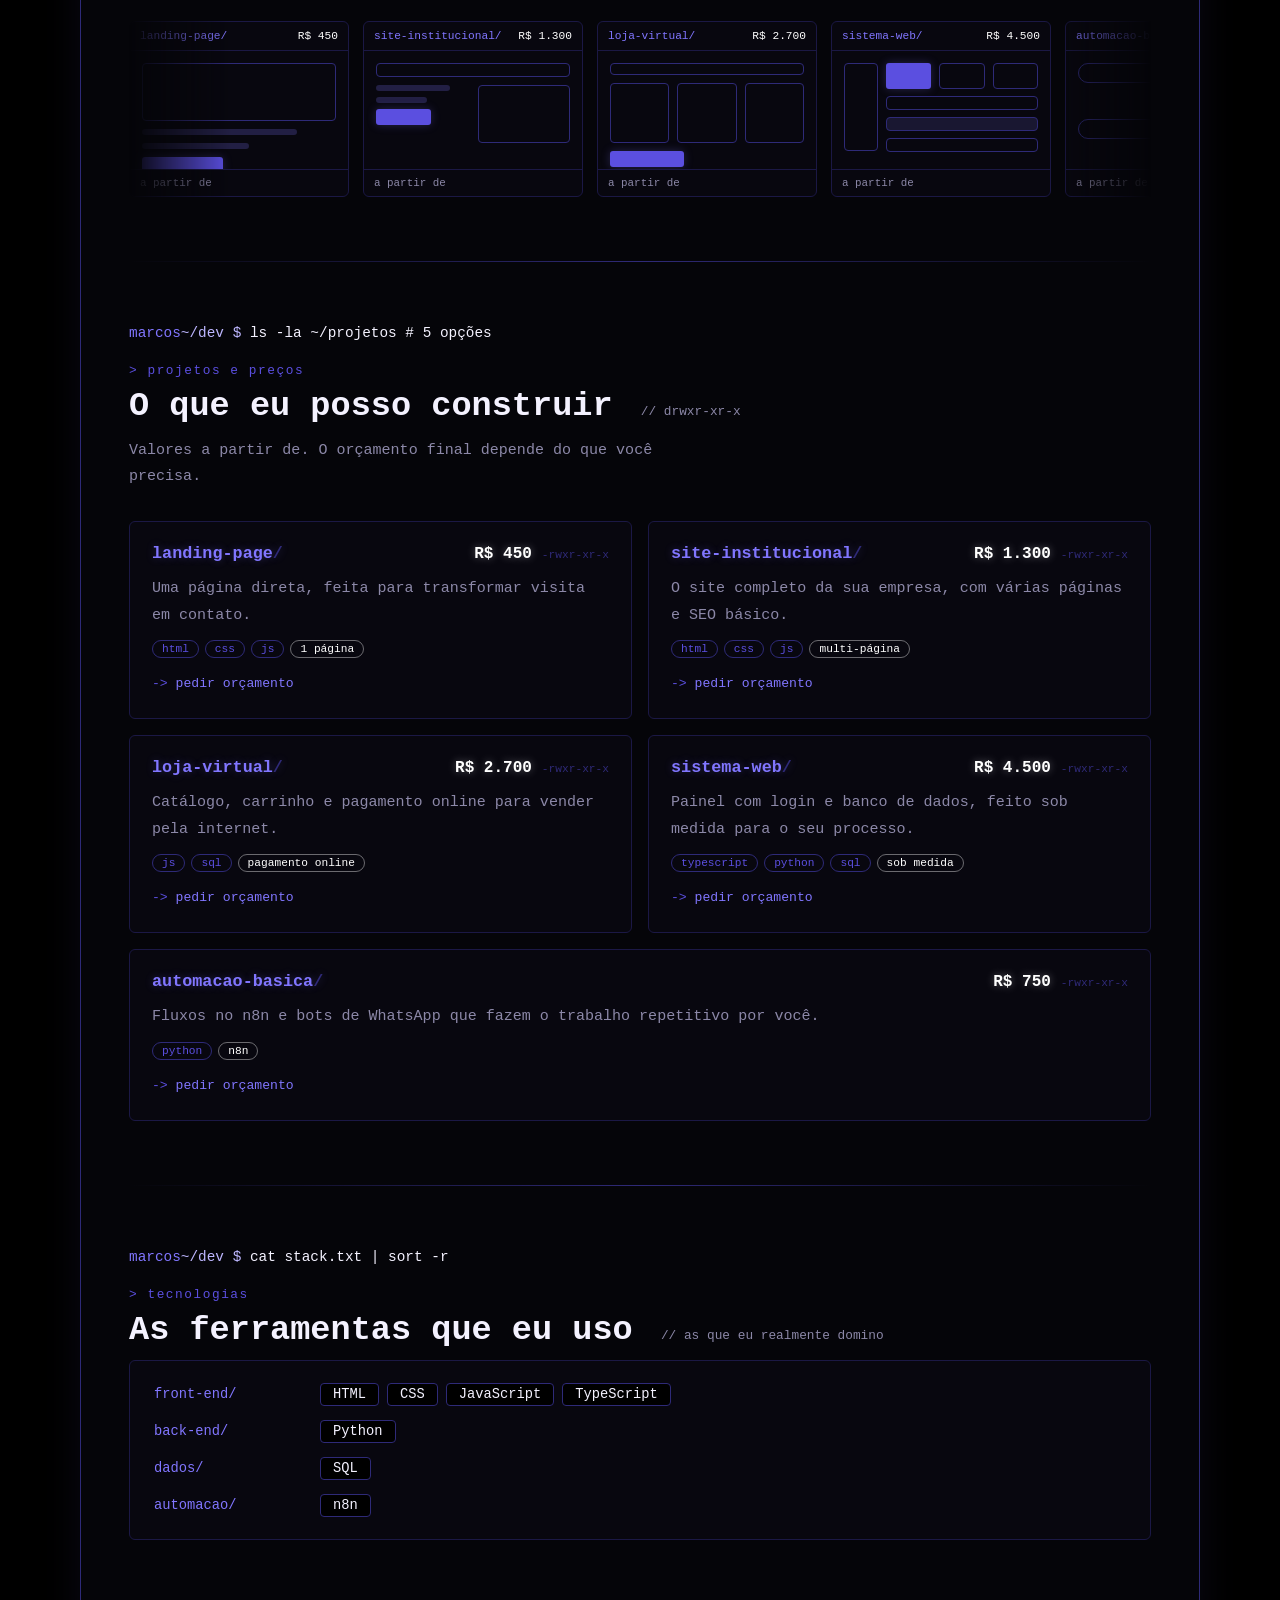
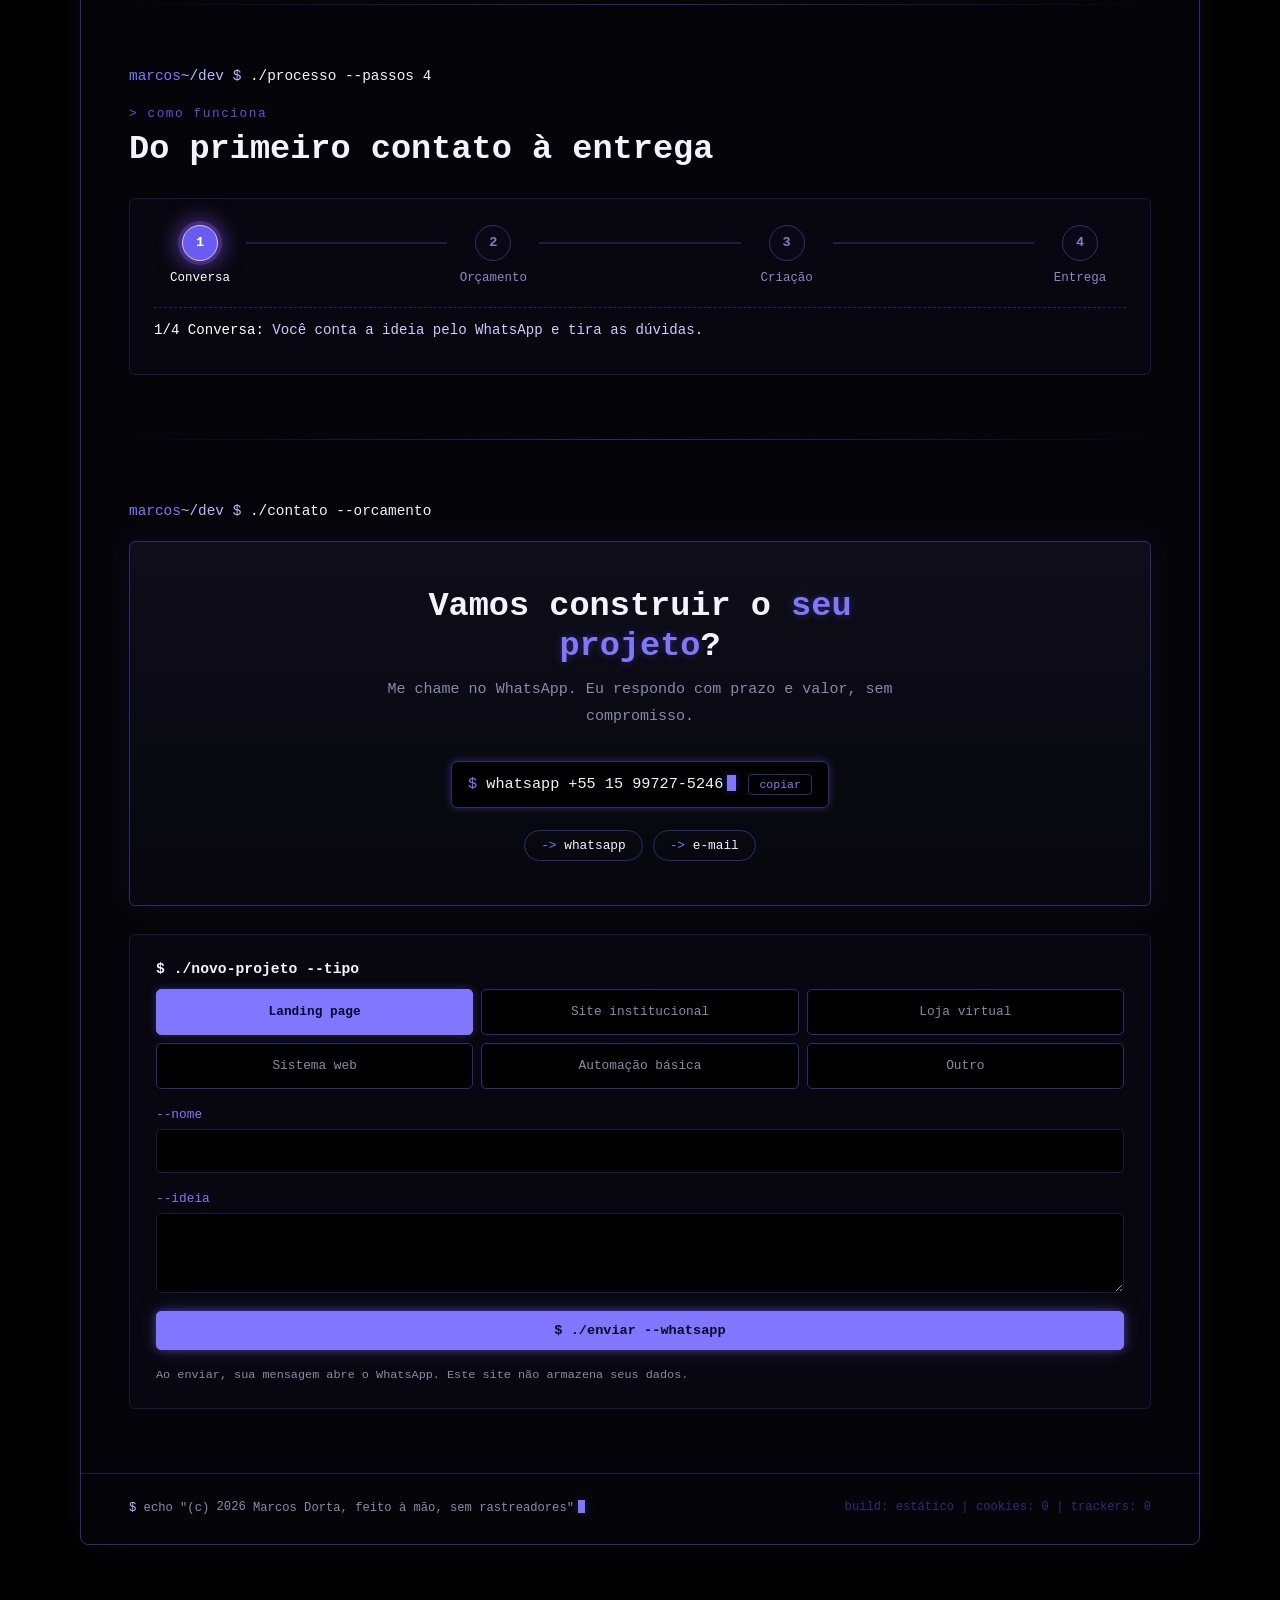
==== commit 06255907: "Add files via upload" ====
--- a/index.html
+++ b/index.html
@@ -1,376 +1,460 @@
-<!doctype html>
-<html lang="pt-BR">
-<head>
-<meta charset="utf-8">
-<meta http-equiv="Content-Security-Policy" content="default-src 'none'; script-src 'self' 'sha256-Du+OJKJSbdUgz5nrHeWWINvez6XKDDU/tyj/5c2uvwo='; style-src 'self' 'unsafe-inline'; font-src 'self'; img-src 'self' data:; connect-src 'none'; form-action https://wa.me; base-uri 'none'; object-src 'none'">
-<meta name="viewport" content="width=device-width, initial-scale=1, viewport-fit=cover">
-<meta name="theme-color" content="#040506">
-<title>Marcos Dorta | Desenvolvedor Web</title>
-<meta name="description" content="Marcos Dorta, desenvolvedor web: sites, sistemas e automações sob medida, com prazo e preço fechados antes de começar.">
-<meta property="og:title" content="Marcos Dorta | Desenvolvedor Web">
-<meta property="og:description" content="Sites, sistemas e automações sob medida, com prazo e preço fechados antes de começar.">
-<meta property="og:type" content="website">
-<link rel="icon" href="data:image/svg+xml,%3Csvg xmlns='http://www.w3.org/2000/svg' viewBox='0 0 32 32'%3E%3Crect width='32' height='32' rx='8' fill='%23040506'/%3E%3Crect x='10' y='10' width='12' height='12' rx='2' fill='%237b6cff' transform='rotate(45 16 16)'/%3E%3C/svg%3E">
-<link rel="preload" href="fonts/Inter-latin.woff2" as="font" type="font/woff2" crossorigin>
-<link rel="stylesheet" href="fonts/fonts.css?v=2">
-<script>document.documentElement.classList.add('js')</script>
-<style>
-  :root{
-    --void:#040506; --ink:#07080a; --obs:#111214; --graphite:#1b1c1e; --smoke:#6a6b6c; --ash:#9c9c9d;
-    --mist:#e6e6e6; --iron:#454647; --edge:#363739; --white:#fff; --coral:#7b6cff; --ember:#1c1850;
-    --key:inset 0 1px 0 rgba(255,255,255,.05),0 0 0 1px rgba(255,255,255,.16),inset 0 -1px 0 rgba(0,0,0,.2);
-    --key-hi:inset 0 1px 0 rgba(255,255,255,.08),0 0 0 1px rgba(255,255,255,.3),inset 0 -1px 0 rgba(0,0,0,.2);
-    --sans:"Inter",ui-sans-serif,system-ui,-apple-system,"Segoe UI",Roboto,sans-serif;
-    --mono:"Geist Mono",ui-monospace,Menlo,Consolas,monospace;
-    --hh:84px;
-  }
-  *{box-sizing:border-box;margin:0;padding:0}
-  html{scroll-padding-top:var(--hh);overflow-x:clip;-webkit-text-size-adjust:100%}
-  html.lenis{scroll-behavior:auto}
-  body{background:var(--void);color:var(--ash);font:400 1rem/1.65 var(--sans);overflow-x:clip;-webkit-font-smoothing:antialiased;font-feature-settings:"calt","kern","liga","ss03"}
-  main{overflow-x:clip}
-  a{color:inherit;text-decoration:none}
-  a,button,label{-webkit-tap-highlight-color:transparent}
-  button,.btn,.row,.opts label{touch-action:manipulation}
-  :focus-visible{outline:2px solid var(--white);outline-offset:3px}
-  ::selection{background:var(--coral);color:#000}
-  .wrap{width:min(1200px,100% - 40px);margin-inline:auto}
-  h1,h2,h3{color:var(--white);font-weight:500;line-height:1.12}
-  h2{font-size:clamp(1.9rem,4.6vw,3.2rem);letter-spacing:.004em;margin-bottom:16px}
-  .lead{max-width:52ch}
-  .sec{padding:clamp(64px,10vw,120px) 0}
-  .head{text-align:center;margin-bottom:clamp(32px,6vw,56px)}
-  .head .lead{margin-inline:auto}
-  .mono{font-family:var(--mono)}
-
-  /* Botões neutros */
-  .btn{display:inline-flex;align-items:center;justify-content:center;gap:8px;font:500 .9rem var(--sans);cursor:pointer;
-    background:var(--mist);color:var(--iron);padding:10px 16px;border:0;border-radius:8px;
-    box-shadow:rgba(0,0,0,.03) 0 7px 3px 0,rgba(0,0,0,.25) 0 4px 4px 0;transition:background .2s,transform .15s}
-  .btn:hover{background:var(--white)}
-  .btn:active{transform:scale(.97)}
-  .btn.dark{background:transparent;color:var(--white);box-shadow:none;border:1px solid var(--edge)}
-  .btn.dark:hover{background:rgba(255,255,255,.06)}
-  .btn.lg{padding:13px 22px;font-size:.95rem}
-  .badge{display:inline-flex;align-items:center;gap:8px;background:var(--graphite);color:var(--white);border-radius:6px;padding:4px 10px;font:500 .78rem var(--sans)}
-  .badge i{width:6px;height:6px;border-radius:50%;background:#a49cff;box-shadow:0 0 8px #7b6cff}
-
-  /* Navegação */
-  header{position:fixed;top:12px;left:0;right:0;z-index:40;pointer-events:none}
-  .pill{pointer-events:auto;width:min(1100px,100% - 24px);margin-inline:auto;display:flex;align-items:center;justify-content:space-between;gap:16px;
-    padding:8px 8px 8px 16px;border:1px solid var(--edge);border-radius:12px;background:rgba(4,5,6,.6);
-    backdrop-filter:blur(20px);-webkit-backdrop-filter:blur(20px)}
-  .logo{display:flex;align-items:center;gap:10px;color:var(--white);font:500 .85rem var(--sans);white-space:nowrap}
-  .dia{width:10px;height:10px;background:var(--coral);transform:rotate(45deg);border-radius:2px}
-  .links{display:flex;gap:28px;list-style:none;font:500 .85rem var(--sans)}
-  .links a{color:var(--ash);transition:color .2s;padding:6px 0}
-  .links a:hover,.links a.on{color:var(--white)}
-
-  /* Hero */
-  .hero{position:relative;min-height:100vh;min-height:100svh;display:flex;align-items:center;justify-content:center;text-align:center;padding:calc(var(--hh) + 32px) 0 72px;overflow:hidden}
-  .art{position:absolute;inset:0;pointer-events:none;overflow:hidden}
-  .art .fade{position:absolute;inset:auto 0 0 0;height:50%;background:linear-gradient(180deg,transparent,var(--void))}
-  .blue{position:absolute;inset:0;background:radial-gradient(ellipse 70% 60% at 50% 26%,rgba(60,50,190,.55),rgba(14,12,48,.3) 55%,transparent 80%)}
-  .bar{position:absolute;width:24vw;min-width:110px;height:150%;top:-25%;opacity:.5;
-    background:linear-gradient(90deg,transparent,rgba(110,96,255,.9) 50%,transparent)}
-  .b1{left:2%;transform:rotate(28deg)}
-  .b2{left:58%;transform:rotate(28deg);opacity:.35}
-  .b3{right:-4%;transform:rotate(28deg);opacity:.45}
-  .hero-in{position:relative;display:flex;flex-direction:column;align-items:center}
-  .hero h1{font-size:clamp(2.5rem,7.2vw,4rem);font-weight:400;letter-spacing:.004em;max-width:16ch;margin:20px 0 16px}
-  .hero h1 .w{display:inline-block;will-change:transform}
-  .sub{max-width:48ch;color:#bcbcbd;font-size:clamp(1rem,2.2vw,1.12rem);margin-bottom:28px}
-  .cta{display:flex;flex-wrap:wrap;gap:8px;justify-content:center;margin-bottom:40px}
-
-  /* Janela estilo command bar */
-  .win{border-radius:12px;background:var(--ink);box-shadow:var(--key),rgba(0,0,0,.4) 0 30px 50px 0;overflow:hidden;text-align:left}
-  .cmdk{width:min(560px,100%)}
-  .cmd-in{display:flex;align-items:center;gap:12px;padding:14px 16px;border-bottom:1px solid var(--graphite);color:var(--white);font-size:1rem;min-height:52px}
-  .cmd-in svg{flex:none;opacity:.6}
-  .cmd-in .ph{color:var(--smoke)}
-  .caret{display:inline-block;width:1.5px;height:1.1em;background:var(--white);margin-left:1px;vertical-align:-.15em;animation:blink 1s steps(1) infinite}
-  @keyframes blink{50%{opacity:0}}
-  .cmd-list{list-style:none;padding:8px}
-  .cmd-list a{display:flex;align-items:center;gap:12px;padding:9px 10px;border-radius:8px;color:var(--white);font-size:.93rem;font-weight:500;position:relative;transition:background .15s}
-  .cmd-list .pr{margin-left:auto;font:400 .82rem var(--mono);color:var(--ash)}
-  .cmd-list li.sel a{background:var(--ember);box-shadow:inset 2px 0 0 var(--coral)}
-  .cmd-foot{display:flex;justify-content:space-between;gap:12px;padding:10px 16px;border-top:1px solid var(--graphite);font:400 .72rem var(--mono);color:var(--smoke)}
-  .ic{flex:none;display:grid;place-items:center;width:28px;height:28px;border-radius:99999px;background:var(--graphite);font:400 .68rem var(--mono);color:var(--mist);box-shadow:inset 0 1px 0 rgba(255,255,255,.08)}
-  .meta{margin-top:28px;font:400 .75rem var(--mono);color:var(--smoke);letter-spacing:.017em}
-  .meta span+span::before{content:"|";margin:0 10px;color:var(--iron)}
-
-  /* Sobre */
-  .about{display:grid;grid-template-columns:minmax(0,420px) 1fr;gap:clamp(32px,6vw,80px);align-items:center}
-  .photo{aspect-ratio:4/5;border-radius:20px;background:var(--ink);box-shadow:var(--key);overflow:hidden;position:relative}
-  .photo .ph2{position:absolute;inset:0}
-  .photo img{width:100%;height:100%;object-fit:cover;object-position:50% 30%}
-  .photo .none{position:absolute;inset:0;display:grid;place-items:center;font:400 .85rem var(--mono);color:var(--smoke);text-align:center;padding:20px}
-  .photo .badge{position:absolute;left:12px;bottom:12px;z-index:2;background:rgba(27,28,30,.92)}
-  .about p.lead{margin-bottom:28px}
-  .why{display:grid;grid-template-columns:1fr 1fr;gap:12px;margin-bottom:28px}
-  .card{background:var(--ink);border-radius:16px;box-shadow:var(--key);padding:20px;transition:box-shadow .2s}
-  .card:hover{box-shadow:var(--key-hi)}
-  .why .card{display:flex;flex-direction:column;gap:14px}
-  .why .ic{width:40px;height:40px}
-  .why svg{width:18px;height:18px;stroke:var(--mist);fill:none;stroke-width:1.6;stroke-linecap:round;stroke-linejoin:round}
-  .why h3{font-size:.98rem}
-  .why p{font-size:.88rem;line-height:1.5}
-
-  /* Tecnologias */
-  .tiles{display:flex;flex-wrap:wrap;justify-content:center;gap:8px}
-  .tiles .tile{flex:0 1 calc(25% - 6px);min-width:200px}
-  .tile{display:flex;align-items:center;gap:12px;padding:12px;border:1px solid var(--edge);border-radius:12px;background:var(--ink);transition:border-color .2s,background .2s}
-  .tile:hover{border-color:rgba(255,255,255,.35);background:var(--obs)}
-  .tile .ic{width:40px;height:40px;font-size:.78rem}
-  .tile b{display:block;color:var(--white);font-size:.9rem;font-weight:500;line-height:1.2}
-  .tile small{color:var(--smoke);font-size:.75rem}
-
-  /* Projetos */
-  .proj-wrap{display:grid;grid-template-columns:minmax(0,1.15fr) minmax(0,1fr);gap:clamp(24px,4vw,56px);align-items:start}
-  .rows{display:grid;gap:10px}
-  .row{display:grid;grid-template-columns:auto 1fr auto;grid-template-areas:"thumb thumb thumb" "ic tx pr" "go go go";align-items:center;gap:0 16px;
-    padding:16px;background:var(--ink);border-radius:16px;box-shadow:var(--key);transition:box-shadow .2s,background .2s}
-  .row .thumb{grid-area:thumb;display:none}
-  .row .ic{grid-area:ic;width:40px;height:40px;font-size:.75rem}
-  .row .tx{grid-area:tx}
-  .row h3{font-size:1.05rem;font-weight:500}
-  .row p{font-size:.88rem;line-height:1.45;margin-top:2px}
-  .row .pr{grid-area:pr;text-align:right}
-  .row .pr strong{display:block;color:var(--white);font:500 1.1rem var(--sans)}
-  .row .pr small{font-size:.74rem;color:var(--smoke)}
-  .row .go{grid-area:go;max-height:0;opacity:0;overflow:hidden;color:var(--white);font-size:.85rem;font-weight:500;padding-left:56px;transition:max-height .3s,opacity .3s,margin .3s}
-  .row:hover,.row.act{box-shadow:var(--key-hi);background:var(--obs)}
-  .row:hover .go,.row.act .go{max-height:28px;opacity:1;margin-top:8px}
-  .prev{position:sticky;top:calc(var(--hh) + 16px)}
-  .win .bar2{display:flex;align-items:center;gap:6px;padding:12px 14px;border-bottom:1px solid var(--graphite)}
-  .win .bar2 i{width:9px;height:9px;border-radius:50%;background:var(--graphite)}
-  .win .bar2 span{margin-left:10px;font:400 .75rem var(--mono);color:var(--smoke);white-space:nowrap;overflow:hidden;text-overflow:ellipsis}
-  .screen{padding:18px;display:grid;gap:10px;align-content:start;aspect-ratio:4/3.3;overflow:hidden}
-  .screen .b{border:1px solid var(--edge);border-radius:8px}
-  .screen .v{background:var(--mist);border-radius:6px}
-  .screen .l{height:8px;border-radius:4px;background:rgba(255,255,255,.18)}
-  .screen .m{width:80%} .screen .s{width:55%}
-  .screen .h{height:90px} .screen .sq{aspect-ratio:1}
-  .screen .gs{display:grid;grid-template-columns:repeat(3,1fr);gap:10px}
-  .screen .g2{display:grid;grid-template-columns:1fr 1fr;gap:12px}
-  .screen .side{display:grid;grid-template-columns:54px 1fr;gap:10px}
-  .screen .tr{height:22px}
-  .screen .bub{height:30px;border-radius:14px;width:62%}
-  .screen .bub.r{margin-left:auto;background:var(--mist);border:0;width:48%}
-  .screen .av{width:46px;height:46px;border-radius:50%;background:var(--mist)}
-  .screen .sel{background:var(--ember);box-shadow:inset 2px 0 0 var(--coral);border:0}
-
-  /* Contato */
-  .band{border-radius:20px;box-shadow:var(--key);padding:clamp(24px,5vw,64px);
-    background:radial-gradient(60% 90% at 0 0,var(--ember),transparent 70%),var(--ink);
-    display:grid;grid-template-columns:1fr minmax(0,1.1fr);gap:clamp(28px,6vw,72px)}
-  .contacts{list-style:none;display:grid;gap:8px;margin-top:24px}
-  .contacts li{font-size:.95rem}
-  .contacts a{color:var(--white);border-bottom:1px solid var(--edge);transition:border-color .2s}
-  .contacts a:hover{border-color:var(--white)}
-  form{display:grid;gap:18px}
-  fieldset{border:0}
-  legend{font-weight:500;color:var(--white);margin-bottom:12px;font-size:.95rem}
-  .opts{display:grid;grid-template-columns:repeat(3,1fr);gap:8px}
-  .opts>span{position:relative;display:block}
-  .opts input{position:absolute;left:0;top:0;width:100%;height:100%;margin:0;opacity:0;pointer-events:none}
-  .opts label{cursor:pointer;display:flex;align-items:center;justify-content:center;text-align:center;min-height:46px;width:100%;padding:8px 10px;border:1px solid var(--edge);border-radius:10px;font-size:.88rem;line-height:1.25;color:var(--ash);transition:all .15s;background:rgba(4,5,6,.4)}
-  .opts label:hover{border-color:rgba(255,255,255,.4);color:var(--white)}
-  .opts input:checked+label{background:var(--mist);border-color:var(--mist);color:var(--iron);font-weight:500}
-  .opts input:focus-visible+label{outline:2px solid var(--white);outline-offset:2px}
-  .fld{display:grid;gap:8px;font-size:.88rem}
-  .fld input,.fld textarea{background:rgba(255,255,255,.05);color:var(--white);border:1px solid rgba(255,255,255,.08);border-radius:8px;padding:11px 12px;font:400 1rem var(--sans);width:100%;transition:border-color .2s}
-  .fld input:focus,.fld textarea:focus{outline:none;border-color:rgba(255,255,255,.4)}
-  form .btn{padding:13px 16px}
-  .priv{font-size:.78rem;color:var(--smoke);text-align:center;margin-top:-6px}
-
-  footer{padding:0 0 40px}
-  .foot-meta{text-align:center;font:400 .75rem/2 var(--mono);color:var(--smoke);letter-spacing:.017em;border-top:1px solid var(--graphite);padding-top:28px;margin-top:clamp(48px,8vw,96px)}
-  .foot-meta>span{white-space:nowrap;display:inline-block}
-  .foot-meta>span+span::before{content:"|";margin:0 10px;color:var(--iron)}
-  .foot-meta a:hover{color:var(--white)}
-  .fab{display:none}
-
-  /* Tablet e celular */
-  @media (max-width:900px){
-    :root{--hh:116px}
-    .pill{flex-wrap:wrap;row-gap:6px;padding:8px;background:rgba(4,5,6,.95);backdrop-filter:none;-webkit-backdrop-filter:none}
-    .logo{padding-left:8px}
-    .links{order:3;width:100%;justify-content:space-around;gap:0;border-top:1px solid var(--graphite);padding-top:2px}
-    .links a{padding:12px 14px}
-    .hero{padding-top:calc(var(--hh) + 20px);padding-bottom:56px}
-    .cta{width:100%;margin-bottom:32px}
-    .cta .btn{flex:1 1 100%}
-    .about{grid-template-columns:1fr}
-    .photo{aspect-ratio:1/1}
-    .why{grid-template-columns:1fr}
-    .why .card{flex-direction:row;align-items:flex-start}
-    .tiles .tile{flex:1 1 calc(50% - 4px);min-width:0;padding:10px}
-    .tile .ic{width:34px;height:34px;font-size:.7rem}
-    .proj-wrap{grid-template-columns:1fr}
-    .prev{display:none}
-    .row{padding:0 0 16px;overflow:hidden;gap:0 12px;grid-template-columns:auto 1fr auto}
-    .row .thumb{display:block;height:124px;overflow:hidden;border-bottom:1px solid var(--graphite);background:var(--void);margin-bottom:14px}
-    .row .thumb .screen{aspect-ratio:auto;padding:14px}
-    .row .ic{margin-left:16px}
-    .row .pr{padding-right:16px}
-    .row .go,.row:hover .go,.row.act .go{max-height:none;opacity:1;margin:14px 16px 0;padding:11px;text-align:center;background:var(--mist);color:var(--iron);border-radius:8px}
-    .band{grid-template-columns:1fr}
-    .opts{grid-template-columns:1fr 1fr}
-    .foot-meta>span{display:block}
-    .foot-meta>span+span::before{content:none}
-    .cmd-foot{display:none}
-    .fab{display:inline-flex;position:fixed;right:14px;bottom:calc(14px + env(safe-area-inset-bottom));z-index:45;background:var(--mist);color:var(--iron);
-      padding:12px 18px;border-radius:9999px;font-weight:500;font-size:.9rem;box-shadow:rgba(0,0,0,.5) 0 8px 24px;
-      transform:translateY(90px);opacity:0;visibility:hidden;transition:transform .3s,opacity .3s,visibility 0s .3s}
-    .fab.show{transform:none;opacity:1;visibility:visible;transition-delay:0s}
-  }
-  @media (max-width:420px){ .btn.sm{padding:8px 12px} .tiles{gap:6px} .tiles .tile:last-child:nth-child(odd){flex-basis:100%} }
-  /* Abertura e entradas em CSS puro */
-  .js .in{opacity:0;animation:rise .7s cubic-bezier(.2,.7,.2,1) forwards;animation-delay:var(--d,0s)}
-  .js #hbadge{--d:.15s} .js #sub{--d:.8s} .js #cta{--d:.9s} .js #cmdk{--d:1s} .js #meta{--d:1.2s}
-  @keyframes rise{from{opacity:0;transform:translateY(24px)}to{opacity:1;transform:none}}
-  .js .art{animation:fadein 1.4s both}
-  @keyframes fadein{from{opacity:0}}
-  .js .rvx{opacity:0;transform:translateY(18px);transition:opacity .55s ease-out,transform .55s ease-out}
-  .js .rvx.v{opacity:1;transform:none}
-  .swap{animation:swap .35s ease-out}
-  @keyframes swap{from{opacity:0;transform:translateY(6px)}}
-  @media (prefers-reduced-motion:reduce){
-    .js .in,.js .rvx{opacity:1!important;transform:none!important}
-    *,*::before,*::after{animation:none!important;transition:none!important}
-  }
-</style>
-</head>
-<body>
-
-<header>
-  <div class="pill">
-    <a href="#inicio" class="logo"><i class="dia"></i>Marcos Dorta</a>
-    <ul class="links">
-      <li><a href="#inicio" class="on">Início</a></li>
-      <li><a href="#projetos">Projetos</a></li>
-      <li><a href="#contato">Contato</a></li>
-    </ul>
-    <a class="btn" id="wa-nav" href="https://wa.me/5515997275246" target="_blank" rel="noopener">Enviar mensagem</a>
-  </div>
-</header>
-
-<main>
-  <section class="hero" id="inicio">
-    <div class="art" aria-hidden="true">
-      <div class="blue" id="blue"></div>
-      <div class="bar b1" id="b1"></div><div class="bar b2" id="b2"></div><div class="bar b3" id="b3"></div>
-      <div class="fade"></div>
-    </div>
-    <div class="wrap hero-in">
-      <span class="badge in" id="hbadge"><i></i>Disponível para novos projetos</span>
-      <h1 id="h1">Sites e sistemas que trazem clientes.</h1>
-      <p class="sub in" id="sub">Sou o Marcos, desenvolvedor web. Você me conta a ideia e eu volto com prazo e preço fechados, antes de escrever a primeira linha.</p>
-      <div class="cta in" id="cta">
-        <a class="btn lg" href="#contato">Pedir orçamento</a>
-        <a class="btn dark lg" href="#projetos">Ver projetos e preços</a>
-      </div>
-      <div class="win cmdk in" id="cmdk">
-        <div class="cmd-in">
-          <svg width="18" height="18" viewBox="0 0 24 24" fill="none" stroke="#e6e6e6" stroke-width="1.8" stroke-linecap="round"><circle cx="11" cy="11" r="7"/><path d="m20 20-3.5-3.5"/></svg>
-          <span><span id="q"></span><span class="caret"></span></span>
-        </div>
-        <ul class="cmd-list" id="cmdlist"></ul>
-        <div class="cmd-foot"><span>Escolha um projeto para pedir orçamento</span><span>WhatsApp</span></div>
-      </div>
-      <p class="meta in" id="meta"><span>Prazo fechado</span><span>Preço fechado</span><span>Suporte pós-entrega</span></p>
-    </div>
-  </section>
-
-  <section class="sec" id="sobre">
-    <div class="wrap about">
-      <div class="photo" id="photo">
-        <div class="ph2" id="ph">
-          <!-- Salve sua foto como foto.webp ao lado deste arquivo -->
-          <img src="foto.webp" alt="Foto de Marcos Dorta" width="768" height="1376" loading="lazy" decoding="async">
-        </div>
-        <span class="badge"><i></i>Respondo pelo WhatsApp</span>
-      </div>
-      <div>
-        <h2 class="rv">Por que me escolher</h2>
-        <p class="lead rv">Você fala direto com quem programa. Sem agência no meio e sem enrolação, você recebe um site rápido, que funciona bem no celular e que seus clientes encontram no Google.</p>
-        <div class="why" id="why">
-          <div class="card"><span class="ic"><svg viewBox="0 0 24 24"><circle cx="12" cy="12" r="9"/><path d="M12 7v5l3 2"/></svg></span><div><h3>Prazo e preço fechados</h3><p>Combinados antes de começar.</p></div></div>
-          <div class="card"><span class="ic"><svg viewBox="0 0 24 24"><path d="M21 12a8 8 0 0 1-11.5 7.2L4 20l1-4.5A8 8 0 1 1 21 12Z"/></svg></span><div><h3>Atendimento direto</h3><p>Comigo, pelo WhatsApp.</p></div></div>
-          <div class="card"><span class="ic"><svg viewBox="0 0 24 24"><path d="M13 3 5 14h6l-1 7 8-11h-6l1-7Z"/></svg></span><div><h3>Site rápido</h3><p>No celular e no computador.</p></div></div>
-          <div class="card"><span class="ic"><svg viewBox="0 0 24 24"><path d="M12 3 5 6v6c0 4.5 3 7.5 7 9 4-1.5 7-4.5 7-9V6l-7-3Z"/><path d="m9 12 2 2 4-4"/></svg></span><div><h3>Suporte depois</h3><p>Ajuda após a entrega.</p></div></div>
-        </div>
-        <a class="btn lg" href="#contato">Pedir orçamento</a>
-      </div>
-    </div>
-  </section>
-
-  <section class="sec" id="stack" style="padding-top:0">
-    <div class="wrap">
-      <div class="head"><h2 class="rv">Tecnologias que uso</h2><p class="lead rv">Ferramentas atuais e estáveis, escolhidas conforme o que o seu projeto precisa.</p></div>
-      <div class="tiles" id="tiles"></div>
-    </div>
-  </section>
-
-  <section class="sec" id="projetos" style="padding-top:0">
-    <div class="wrap">
-      <div class="head"><h2 class="rv">Projetos e preços</h2><p class="lead rv">Valores a partir de. O orçamento final depende do que você precisa.</p></div>
-      <div class="proj-wrap">
-        <div class="rows" id="rows">
-          <a class="row act" data-v="lp" data-ic="LP" data-wa="Landing page" href="#" target="_blank" rel="noopener"><span class="ic">LP</span><div class="tx"><h3>Landing page</h3><p>Uma página direta, feita para transformar visita em contato.</p></div><div class="pr"><strong>R$ 450</strong><small>a partir de</small></div><span class="go">Pedir este projeto</span></a>
-          <a class="row" data-v="site" data-ic="WB" data-wa="Site institucional" href="#" target="_blank" rel="noopener"><span class="ic">WB</span><div class="tx"><h3>Site institucional</h3><p>O site completo da sua empresa, com várias páginas e SEO básico.</p></div><div class="pr"><strong>R$ 1.300</strong><small>a partir de</small></div><span class="go">Pedir este projeto</span></a>
-          <a class="row" data-v="loja" data-ic="LJ" data-wa="Loja virtual" href="#" target="_blank" rel="noopener"><span class="ic">LJ</span><div class="tx"><h3>Loja virtual</h3><p>Catálogo, carrinho e pagamento online para vender pela internet.</p></div><div class="pr"><strong>R$ 2.700</strong><small>a partir de</small></div><span class="go">Pedir este projeto</span></a>
-          <a class="row" data-v="sys" data-ic="SY" data-wa="Sistema web" href="#" target="_blank" rel="noopener"><span class="ic">SY</span><div class="tx"><h3>Sistema web</h3><p>Painel com login e banco de dados, feito sob medida para o seu processo.</p></div><div class="pr"><strong>R$ 4.500</strong><small>a partir de</small></div><span class="go">Pedir este projeto</span></a>
-          <a class="row" data-v="bot" data-ic="AU" data-wa="Automação básica" href="#" target="_blank" rel="noopener"><span class="ic">AU</span><div class="tx"><h3>Automação básica</h3><p>Fluxos no n8n, bots de WhatsApp e integrações que fazem o trabalho repetitivo por você.</p></div><div class="pr"><strong>R$ 750</strong><small>a partir de</small></div><span class="go">Pedir este projeto</span></a>
-        </div>
-        <div class="prev" aria-hidden="true">
-          <div class="win"><div class="bar2"><i></i><i></i><i></i><span id="url">seusite.com.br</span></div><div class="screen" id="screen"></div></div>
-        </div>
-      </div>
-    </div>
-  </section>
-
-  <section class="sec" id="contato" style="padding-top:0;padding-bottom:0">
-    <div class="wrap">
-      <div class="band" id="band">
-        <div>
-          <h2>Vamos conversar</h2>
-          <p class="lead">Tem uma ideia ou um negócio que precisa vender online? Me chame e eu respondo com prazo e valor.</p>
-          <ul class="contacts">
-            <li>WhatsApp: <a href="https://wa.me/5515997275246" target="_blank" rel="noopener">(15) 99727-5246</a></li>
-            <li>E-mail: <a href="mailto:marcos.silva.dorta@gmail.com">marcos.silva.dorta@gmail.com</a></li>
-          </ul>
-        </div>
-        <form id="form" action="https://wa.me/5515997275246" method="get" target="_blank">
-          <fieldset>
-            <legend>O que você quer criar?</legend>
-            <div class="opts">
-              <span><input type="radio" name="tipo" id="o1" value="Landing page" checked><label for="o1">Landing page</label></span>
-              <span><input type="radio" name="tipo" id="o2" value="Site institucional"><label for="o2">Site institucional</label></span>
-              <span><input type="radio" name="tipo" id="o3" value="Loja virtual"><label for="o3">Loja virtual</label></span>
-              <span><input type="radio" name="tipo" id="o4" value="Sistema web"><label for="o4">Sistema web</label></span>
-              <span><input type="radio" name="tipo" id="o5" value="Automação básica"><label for="o5">Automação básica</label></span>
-              <span><input type="radio" name="tipo" id="o6" value="Outro"><label for="o6">Outro</label></span>
-            </div>
-          </fieldset>
-          <label class="fld">Seu nome<input name="nome" autocomplete="name" maxlength="80" required></label>
-          <label class="fld">Conte mais sobre a ideia<textarea name="text" rows="3" maxlength="800"></textarea></label>
-          <button class="btn" type="submit">Enviar no WhatsApp</button>
-          <p class="priv">Ao enviar, sua mensagem abre o WhatsApp. Este site não armazena seus dados.</p>
-        </form>
-      </div>
-    </div>
-  </section>
-</main>
-
-<footer>
-  <div class="wrap">
-    <p class="foot-meta"><span>© <span id="yr"></span> Marcos Dorta</span><span>Desenvolvedor web</span><span><a href="https://wa.me/5515997275246" target="_blank" rel="noopener">(15) 99727-5246</a></span><span><a href="mailto:marcos.silva.dorta@gmail.com">marcos.silva.dorta@gmail.com</a></span></p>
-  </div>
-</footer>
-<a class="fab" id="fab" href="https://wa.me/5515997275246" target="_blank" rel="noopener">Chamar no WhatsApp</a>
-
-<script src="app.js" defer></script>
-</body>
-</html>
+<!doctype html>
+<html lang="pt-BR">
+<head>
+<meta charset="utf-8">
+<meta http-equiv="Content-Security-Policy" content="default-src 'none'; script-src 'self' 'sha256-Du+OJKJSbdUgz5nrHeWWINvez6XKDDU/tyj/5c2uvwo='; style-src 'self' 'unsafe-inline'; font-src 'self'; img-src 'self' data:; connect-src 'none'; form-action https://wa.me; base-uri 'none'; object-src 'none'">
+<meta name="viewport" content="width=device-width, initial-scale=1, viewport-fit=cover">
+<meta name="theme-color" content="#000000">
+<title>Marcos Dorta | Desenvolvedor Web</title>
+<meta name="description" content="Marcos Dorta, desenvolvedor web: sites, sistemas e automações sob medida, com prazo e preço fechados antes de começar.">
+<meta property="og:title" content="Marcos Dorta | Desenvolvedor Web">
+<meta property="og:description" content="Sites, sistemas e automações sob medida, com prazo e preço fechados antes de começar.">
+<meta property="og:type" content="website">
+<link rel="icon" href="data:image/svg+xml,%3Csvg xmlns='http://www.w3.org/2000/svg' viewBox='0 0 32 32'%3E%3Crect width='32' height='32' rx='6' fill='%23000'/%3E%3Cpath d='M7 9l8 7-8 7' fill='none' stroke='%238176ff' stroke-width='3' stroke-linecap='round' stroke-linejoin='round'/%3E%3Crect x='17' y='21' width='9' height='3' fill='%238176ff'/%3E%3C/svg%3E">
+<link rel="preload" href="fonts/JetBrainsMono-400.woff2" as="font" type="font/woff2" crossorigin>
+<link rel="stylesheet" href="fonts/fonts.css">
+<script>document.documentElement.classList.add('js')</script>
+<style>
+  :root{
+    --bg:#000; --g:#8176ff; --g2:#5b4fe0; --g3:#2f2a78; --sage:#8c88a8; --ink:#f4f2ff;
+    --amber:#ffffff; --cyan:#bdb6ff; --p1:#050509; --p2:#08070f; --b1:#1b1845; --b2:#2e2a78;
+    --violet:#6a5cf0; --violet-l:#cfc9ff;
+    --mono:"JetBrains Mono",ui-monospace,Menlo,Consolas,monospace; --body:"IBM Plex Mono","JetBrains Mono",ui-monospace,Menlo,Consolas,monospace;
+    --glow:0 0 8px rgba(129,118,255,.45),0 0 24px rgba(129,118,255,.18); --glow-s:0 0 8px rgba(129,118,255,.3);
+    --hh:52px; --nm:clamp(1.75rem,8vw,3.75rem);
+  }
+  *{box-sizing:border-box;margin:0;padding:0}
+  html{overflow-x:clip;scroll-padding-top:calc(var(--hh) + 12px);scroll-behavior:smooth;-webkit-text-size-adjust:100%}
+  body{background:var(--bg);color:var(--sage);font:400 .94rem/1.75 var(--body);overflow-x:clip;-webkit-font-smoothing:antialiased}
+  ::selection{background:rgba(129,118,255,.3);color:var(--ink)}
+  a{color:inherit;text-decoration:none}
+  :focus-visible{outline:2px solid var(--cyan);outline-offset:3px}
+  button{font:inherit;color:inherit}
+  b,strong{color:var(--ink);font-weight:500}
+  mark{background:none;color:var(--g);text-shadow:var(--glow-s)}
+
+  /* CRT */
+  .crt{position:fixed;inset:0;z-index:100;pointer-events:none;mix-blend-mode:multiply;opacity:.5;
+    background:repeating-linear-gradient(0deg,transparent 0,transparent 2px,rgba(0,0,0,.16) 3px,transparent 4px)}
+  .shell{position:relative;padding:28px 20px 80px}
+  .shell::before{content:"";position:absolute;inset:0 0 auto 0;height:900px;pointer-events:none;
+    background:radial-gradient(60% 60% at 90% 0,rgba(129,118,255,.08),transparent 70%),radial-gradient(50% 50% at 0 25%,rgba(129,118,255,.05),transparent 70%)}
+  .term{position:relative;max-width:1120px;margin-inline:auto;background:var(--p1);border:1px solid var(--b2);border-radius:8px;box-shadow:0 0 40px rgba(129,118,255,.08)}
+
+  /* Barra da janela */
+  .bar{position:sticky;top:0;z-index:50;display:flex;align-items:center;gap:18px;min-height:var(--hh);padding:8px 16px;background:var(--p2);border-bottom:1px solid var(--b1);border-radius:8px 8px 0 0}
+  .dots{display:flex;gap:7px;flex:none}
+  .dots i{width:11px;height:11px;border-radius:50%;background:#f4f2ff}
+  .dots i:nth-child(2){background:#8176ff} .dots i:nth-child(3){background:#3a3290}
+  .path{font:500 .8rem var(--mono);color:var(--sage);white-space:nowrap}
+  .path b{color:var(--g);text-shadow:var(--glow-s)}
+  .tnav{margin-left:auto;display:flex;gap:22px;font:500 .82rem var(--mono)}
+  .tnav a{color:var(--sage);padding:6px 0;transition:color .2s,text-shadow .2s}
+  .tnav a:hover,.tnav a.on{color:var(--g);text-shadow:var(--glow-s)}
+  .avail{display:flex;align-items:center;gap:8px;font:500 .74rem var(--mono);color:var(--amber);white-space:nowrap}
+  .blip{width:8px;height:8px;border-radius:50%;background:var(--amber);box-shadow:0 0 8px var(--amber);animation:blink 1.4s steps(1) infinite}
+  @keyframes blink{50%{opacity:.15}}
+
+  .btn{display:inline-flex;align-items:center;justify-content:center;gap:8px;cursor:pointer;font:700 .85rem var(--mono);padding:11px 18px;border-radius:5px;border:1px solid var(--g);transition:background .2s,box-shadow .2s,color .2s}
+  .btn.solid{background:var(--g);color:#0a0820;box-shadow:var(--glow)}
+  .btn.solid:hover{background:#a79fff}
+  .btn.ghost{background:transparent;color:var(--g);border-color:var(--b2)}
+  .btn.ghost:hover{border-color:var(--g);box-shadow:var(--glow-s)}
+  .btn.sm{padding:7px 12px;font-size:.76rem}
+
+  /* Seções */
+  .sec{position:relative;padding:64px clamp(20px,4vw,48px)}
+  .sec::before{content:"";position:absolute;left:clamp(20px,4vw,48px);right:clamp(20px,4vw,48px);top:0;height:1px;background:linear-gradient(90deg,transparent,var(--g3),transparent)}
+  .hero.sec::before{display:none}
+  .cmd{font:500 .9rem var(--mono);color:var(--ink);margin-bottom:22px;white-space:nowrap;overflow:hidden;text-overflow:ellipsis}
+  .cmd .ps{color:var(--cyan)} .cmd .ps b{color:var(--g)}
+  .js .cmd .t{display:inline-block;vertical-align:bottom;overflow:hidden;white-space:nowrap;width:0}
+  .js .cmd.on .t{animation:type calc(var(--n)*38ms) steps(var(--n)) forwards}
+  @keyframes type{to{width:calc(var(--n)*1ch)}}
+  .lbl{font:500 .8rem var(--mono);color:var(--g2);letter-spacing:.12em;margin-bottom:8px}
+  h2{font:800 clamp(1.4rem,3.6vw,2.1rem)/1.2 var(--mono);color:var(--ink);margin-bottom:10px}
+  h2 small{font:400 .8rem var(--mono);color:var(--sage);margin-left:8px}
+  .sub{max-width:62ch;margin-bottom:32px}
+  .caret{display:inline-block;width:.6em;height:1.05em;background:var(--g);box-shadow:var(--glow-s);vertical-align:-.18em;margin-left:4px;animation:blink 1.1s steps(1) infinite}
+
+  /* Hero */
+  .hero{padding-top:44px;padding-bottom:72px;overflow:hidden}
+  .stage{position:relative;width:fit-content;max-width:100%;font-size:var(--nm);padding:2em 0;margin-bottom:.4em;--sy:.3;--inv:3.334}
+  .name{position:relative;z-index:1;font-family:var(--mono);font-weight:800;font-size:var(--nm)!important;line-height:1.05;letter-spacing:-.03em;color:var(--ink);text-shadow:var(--glow);white-space:nowrap}
+  .name .ch{display:inline-block;vertical-align:top}
+  .js .name .ch{overflow:hidden;padding-bottom:.14em;margin-bottom:-.14em}
+  .js .name.done .ch{overflow:visible}
+  .name .ch>span{display:inline-block}
+  .js .name .ch>span{transform:translateY(-115%);animation:drop .75s cubic-bezier(.2,.85,.25,1) forwards;animation-delay:calc(.45s + var(--i)*.075s)}
+  @keyframes drop{to{transform:none}}
+  .name .cur{display:inline-block;color:var(--g);animation:blink 1.1s steps(1) infinite}
+  .orbit{position:absolute;left:50%;top:50%;width:0;height:0;transform:scaleY(var(--sy));pointer-events:none;z-index:0}
+  .spin{position:absolute;left:0;top:0;width:0;height:0;animation:spin var(--t) linear infinite}
+  .slot{position:absolute;left:0;top:0;transform:rotate(var(--a)) translateX(var(--r))}
+  .bd{position:absolute;left:-1.3rem;top:-1.3rem;width:2.6rem;height:2.6rem;display:grid;place-items:center;border-radius:10px;
+    border:1px solid var(--b2);background:var(--p1);color:var(--g);font:700 .7rem var(--mono);text-shadow:var(--glow-s);
+    box-shadow:0 0 14px rgba(129,118,255,.16),inset 0 0 8px rgba(129,118,255,.08);animation:unspin var(--t) linear infinite}
+  .rev .spin,.rev .bd{animation-direction:reverse}
+  .o1{--t:8s;--r:4.6em} .o2{--t:11s;--r:5.5em} .o3{--t:14s;--r:6.4em}
+  @keyframes spin{to{transform:rotate(360deg)}}
+  @keyframes unspin{from{transform:rotate(calc(var(--a)*-1)) scaleY(var(--inv))}to{transform:rotate(calc(var(--a)*-1 - 360deg)) scaleY(var(--inv))}}
+  .role{font:500 1.05rem var(--mono);color:var(--g);text-shadow:var(--glow-s);margin-bottom:14px}
+  .role::before{content:"> ";color:var(--sage)}
+  .intro{max-width:64ch;margin-bottom:22px}
+  .checks{list-style:none;display:flex;flex-wrap:wrap;gap:6px 22px;margin-bottom:30px;font:400 .84rem var(--mono)}
+  .checks li::before{content:"[x] ";color:var(--g)}
+  .cta{display:flex;flex-wrap:wrap;gap:12px}
+  .js .hl{opacity:0;animation:rise .7s ease forwards;animation-delay:var(--d,1.4s)}
+  @keyframes rise{from{opacity:0;transform:translateY(14px)}to{opacity:1;transform:none}}
+
+  /* neofetch */
+  .nf{display:grid;grid-template-columns:230px 1fr;gap:32px;padding:26px;background:var(--p2);border:1px solid var(--b1);border-radius:6px}
+  .avatar{aspect-ratio:3/4;border:1px solid var(--b2);border-radius:4px;overflow:hidden;position:relative;box-shadow:0 0 20px rgba(129,118,255,.12);background:#030308}
+  .avatar img{width:100%;height:100%;object-fit:cover;object-position:50% 30%;filter:saturate(.8) contrast(1.05)}
+  .avatar::after{content:"";position:absolute;inset:0;background:repeating-linear-gradient(0deg,transparent 0,transparent 2px,rgba(0,0,0,.2) 3px,transparent 4px),linear-gradient(180deg,transparent 60%,rgba(8,6,30,.6))}
+  .avatar .none{position:absolute;inset:0;display:grid;place-items:center;text-align:center;padding:16px;font:400 .8rem var(--mono);color:var(--sage)}
+  .alabel{font:500 .76rem var(--mono);color:var(--g);text-align:center;margin-top:10px;text-shadow:var(--glow-s)}
+  .nf h3{font:700 1rem var(--mono);color:var(--g);text-shadow:var(--glow-s);margin-bottom:14px}
+  dl{display:grid;grid-template-columns:130px 1fr;gap:7px 16px;font:400 .86rem/1.55 var(--mono)}
+  dt{color:var(--g)} dd{color:var(--sage)}
+  dd.ok{color:var(--amber);text-shadow:0 0 8px rgba(255,255,255,.4)}
+  .sw{display:flex;gap:6px;margin-top:20px}
+  .sw i{width:26px;height:14px;border-radius:2px}
+  .why{display:grid;grid-template-columns:1fr 1fr;gap:12px;margin-top:20px}
+  .why div{padding:16px 18px;background:var(--p2);border:1px solid var(--b1);border-radius:6px;transition:border-color .2s,box-shadow .2s}
+  .why div:hover{border-color:var(--b2);box-shadow:0 0 18px rgba(129,118,255,.08)}
+  .why b{display:block;font:700 .92rem var(--mono);color:var(--ink);margin-bottom:2px}
+  .why b::before{content:"[x] ";color:var(--g)}
+  .why span{font-size:.84rem}
+
+  /* Marquee */
+  .mq{overflow:hidden;-webkit-mask-image:linear-gradient(90deg,transparent,#000 10%,#000 90%,transparent);mask-image:linear-gradient(90deg,transparent,#000 10%,#000 90%,transparent)}
+  .mq-track{display:flex;width:max-content;animation:mq 20s linear infinite}
+  .mq:hover .mq-track{animation-play-state:paused}
+  .mq-set{display:flex;gap:14px;padding-right:14px}
+  @keyframes mq{from{transform:translateX(-50%)}to{transform:translateX(0)}}
+  .pv{width:220px;flex:none;background:var(--p2);border:1px solid var(--b1);border-radius:6px;overflow:hidden}
+  .pv-h{display:flex;justify-content:space-between;gap:8px;padding:8px 10px;border-bottom:1px solid var(--b1);font:500 .7rem var(--mono);color:var(--g)}
+  .pv-h span:last-child{color:var(--amber)}
+  .pv .screen{height:118px;padding:12px;overflow:hidden}
+  .pv-f{padding:7px 10px;border-top:1px solid var(--b1);font:400 .68rem var(--mono);color:var(--sage)}
+
+  /* Wireframes */
+  .screen{display:grid;gap:8px;align-content:start}
+  .screen .b{border:1px solid var(--b2);border-radius:4px}
+  .screen .v{background:var(--g2);border-radius:3px;box-shadow:0 0 10px rgba(129,118,255,.25)}
+  .screen .l{display:block;height:6px;border-radius:3px;background:rgba(129,118,255,.22)}
+  .screen .m{width:80%} .screen .s{width:55%}
+  .screen .h{height:58px} .screen .sq{aspect-ratio:1}
+  .screen .gs{display:grid;grid-template-columns:repeat(3,1fr);gap:8px}
+  .screen .g2{display:grid;grid-template-columns:1fr 1fr;gap:10px}
+  .screen .side{display:grid;grid-template-columns:34px 1fr;gap:8px}
+  .screen .tr{height:14px}
+  .screen .bub{height:20px;border-radius:10px;width:62%}
+  .screen .bub.r{margin-left:auto;background:var(--g2);border:0;width:48%}
+  .screen .sel{background:rgba(129,118,255,.14)}
+
+  /* Projetos */
+  .grid{display:grid;grid-template-columns:1fr 1fr;gap:16px}
+  .card{display:flex;flex-direction:column;gap:12px;padding:22px;background:var(--p2);border:1px solid var(--b1);border-radius:6px;transition:border-color .25s,box-shadow .25s,transform .25s}
+  .card:hover{border-color:var(--b2);box-shadow:0 0 28px rgba(129,118,255,.1);transform:translateY(-3px)}
+  .card:last-child:nth-child(odd){grid-column:1/-1}
+  .card-h{display:flex;justify-content:space-between;align-items:baseline;gap:12px}
+  .fname{font:700 1.05rem var(--mono);color:var(--g);text-shadow:var(--glow-s);overflow-wrap:anywhere}
+  .fname i{font-style:normal;color:var(--g3)}
+  .meta{display:flex;align-items:baseline;gap:10px;flex:none}
+  .price{font:700 1rem var(--mono);color:var(--amber);text-shadow:0 0 8px rgba(255,255,255,.35);white-space:nowrap}
+  .perm{font:400 .7rem var(--mono);color:var(--g3);white-space:nowrap}
+  .card p{flex:1}
+  .tags{display:flex;flex-wrap:wrap;gap:6px}
+  .tag{font:500 .7rem var(--mono);padding:2px 9px;border:1px solid var(--b2);border-radius:99px;color:var(--g2)}
+  .tag.am{color:var(--amber);border-color:rgba(255,255,255,.4)}
+  .links a{font:500 .82rem var(--mono);color:var(--g);transition:text-shadow .2s}
+  .links a::before{content:"-> ";color:var(--g2)}
+  .links a:hover{text-shadow:var(--glow-s)}
+
+  /* Stack */
+  .stk{grid-template-columns:1fr;padding:22px 24px;background:var(--p2);border:1px solid var(--b1);border-radius:6px;display:grid;gap:14px}
+  .stk-row{display:grid;grid-template-columns:150px 1fr;gap:16px;align-items:baseline;font:400 .86rem var(--mono)}
+  .stk-row dt{color:var(--g)}
+  .stk-row dd{display:flex;flex-wrap:wrap;gap:8px}
+  .chip{padding:3px 12px;border:1px solid var(--b2);border-radius:4px;color:var(--ink);background:var(--bg);transition:border-color .2s,box-shadow .2s}
+  .chip:hover{border-color:var(--g);box-shadow:var(--glow-s)}
+
+  /* Processo (indicador de passos, violeta) */
+  .proc{padding:26px 24px 22px;background:var(--p2);border:1px solid var(--b1);border-radius:6px}
+  .steps{display:flex;align-items:flex-start;list-style:none}
+  .st{flex:none;width:92px;display:flex;flex-direction:column;align-items:center;gap:10px;text-align:center;font:500 .78rem var(--mono);color:#8f86c8;transition:color .4s}
+  .st .n{width:36px;height:36px;border-radius:50%;display:grid;place-items:center;font:700 .85rem var(--mono);border:1px solid #3b2a73;background:#0b0714;color:#8b78c4;transition:background .4s,border-color .4s,color .4s,box-shadow .4s}
+  .st.done{color:var(--violet-l)}
+  .st.done .n{background:var(--violet);border-color:var(--violet);color:#fff}
+  .st.act{color:#fff}
+  .st.act .n{background:var(--violet);border-color:var(--violet-l);color:#fff;box-shadow:0 0 0 4px rgba(139,92,246,.28),0 0 22px 4px rgba(139,92,246,.6)}
+  .sg{flex:1;height:2px;margin-top:17px;background:#241a45;position:relative;overflow:hidden}
+  .sg i{position:absolute;left:0;top:0;height:100%;width:0;background:linear-gradient(90deg,var(--violet),var(--violet-l));box-shadow:0 0 8px var(--violet);transition:width 1.2s linear}
+  .sg i.on{width:100%}
+  .steps.reset .sg i{transition:none}
+  .proc-cap{margin-top:22px;min-height:3.2em;font:400 .88rem var(--mono);color:var(--violet-l);border-top:1px dashed #2f2160;padding-top:14px}
+  .proc-cap b{color:#fff}
+
+  /* Contato */
+  .cta-panel{padding:44px 28px;text-align:center;background:linear-gradient(180deg,rgba(129,118,255,.07),rgba(129,118,255,.01));border:1px solid var(--b2);border-radius:6px;box-shadow:0 0 30px rgba(129,118,255,.07)}
+  .cta-panel h2{margin-inline:auto;max-width:22ch}
+  .cta-panel .sub{margin-inline:auto}
+  .cmdbox{display:inline-flex;align-items:center;gap:12px;flex-wrap:wrap;justify-content:center;background:var(--bg);border:1px solid var(--b2);box-shadow:var(--glow-s);border-radius:6px;padding:12px 16px;font:500 .95rem var(--mono);color:var(--ink);max-width:100%}
+  .cmdbox .d{color:var(--g)}
+  .cmdbox button{background:transparent;border:1px solid var(--b2);border-radius:4px;padding:3px 10px;font:500 .72rem var(--mono);color:var(--g);cursor:pointer;transition:border-color .2s}
+  .cmdbox button:hover{border-color:var(--g)}
+  .pills{display:flex;flex-wrap:wrap;gap:10px;justify-content:center;margin-top:22px}
+  .pill{padding:7px 16px;border:1px solid var(--b2);border-radius:99px;font:500 .8rem var(--mono);color:var(--ink);transition:border-color .2s,box-shadow .2s}
+  .pill::before{content:"-> ";color:var(--g)}
+  .pill:hover{border-color:var(--g);box-shadow:var(--glow-s)}
+  form{margin-top:28px;padding:26px;background:var(--p2);border:1px solid var(--b1);border-radius:6px;display:grid;gap:18px}
+  fieldset{border:0}
+  legend{font:700 .92rem var(--mono);color:var(--ink);margin-bottom:12px}
+  .opts{display:grid;grid-template-columns:repeat(3,1fr);gap:8px}
+  .opts>span{position:relative;display:block}
+  .opts input{position:absolute;left:0;top:0;width:100%;height:100%;margin:0;opacity:0;pointer-events:none}
+  .opts label{cursor:pointer;display:flex;align-items:center;justify-content:center;text-align:center;min-height:46px;padding:8px 10px;border:1px solid var(--b2);border-radius:5px;font:500 .8rem/1.3 var(--mono);color:var(--sage);background:var(--bg);transition:all .15s}
+  .opts label:hover{border-color:var(--g);color:var(--ink)}
+  .opts input:checked+label{background:var(--g);border-color:var(--g);color:#0a0820;font-weight:700;box-shadow:var(--glow-s)}
+  .opts input:focus-visible+label{outline:2px solid var(--cyan);outline-offset:2px}
+  .fld{display:grid;gap:7px;font:500 .8rem var(--mono);color:var(--g)}
+  .fld input,.fld textarea{width:100%;background:var(--bg);color:var(--ink);border:1px solid var(--b1);border-radius:5px;padding:12px 14px;font:400 1rem var(--body);transition:border-color .2s,box-shadow .2s}
+  .fld input:focus,.fld textarea:focus{outline:none;border-color:var(--g);box-shadow:var(--glow-s)}
+  .priv{font:400 .74rem var(--mono);color:var(--sage)}
+
+  footer{padding:26px clamp(20px,4vw,48px) 30px;border-top:1px solid var(--b1);display:flex;justify-content:space-between;flex-wrap:wrap;gap:10px 24px;font:400 .76rem var(--mono)}
+  footer .ps{color:var(--cyan)}
+  footer .fg{color:var(--g3)}
+  .fab{display:none}
+
+  @media (max-width:900px){
+    :root{--hh:108px}
+    .shell{padding:0 0 84px}
+    .term{border-radius:0;border-width:0}
+    .bar{flex-wrap:wrap;row-gap:0;padding:8px 14px 0;border-radius:0}
+    .bar .btn{margin-left:auto}
+    .avail{display:none}
+    .tnav{order:3;width:calc(100% + 28px);margin:8px -14px 0;justify-content:space-around;gap:0;border-top:1px solid var(--b1)}
+    .tnav a{padding:11px 10px}
+    .path{font-size:.74rem}
+    .sec{padding:48px 18px}
+    .sec::before{left:18px;right:18px}
+    .hero{padding-top:30px;padding-bottom:56px}
+    .cmd{font-size:.8rem}
+    .stage{--sy:.34;--inv:2.942}
+    .o1{--r:4.7em} .o2{--r:5.5em} .o3{--r:6.2em}
+    .bd{left:-1.05rem;top:-1.05rem;width:2.1rem;height:2.1rem;font-size:.6rem;border-radius:8px}
+    .cta .btn{flex:1 1 100%}
+    .nf{grid-template-columns:1fr;padding:18px;gap:20px}
+    .avatar{max-width:220px}
+    dl{grid-template-columns:96px 1fr;font-size:.8rem}
+    .why{grid-template-columns:1fr}
+    .grid{grid-template-columns:1fr}
+    .card{padding:18px}
+    .card-h{flex-wrap:wrap}
+    .stk-row{grid-template-columns:1fr;gap:6px}
+    .st{width:70px;font-size:.7rem;gap:8px}
+    .st .n{width:32px;height:32px}
+    .sg{margin-top:15px}
+    .proc{padding:22px 14px 18px}
+    .cta-panel{padding:32px 16px}
+    .opts{grid-template-columns:1fr 1fr}
+    form{padding:18px}
+    footer{padding-inline:18px}
+    .fab{display:inline-flex;position:fixed;right:14px;bottom:calc(14px + env(safe-area-inset-bottom));z-index:60;box-shadow:0 8px 24px rgba(0,0,0,.6),var(--glow);
+      transform:translateY(90px);opacity:0;visibility:hidden;transition:transform .3s,opacity .3s,visibility 0s .3s}
+    .fab.show{transform:none;opacity:1;visibility:visible;transition-delay:0s}
+    .crt{mix-blend-mode:normal;opacity:.22}
+  }
+  @media (prefers-reduced-motion:reduce){
+    html{scroll-behavior:auto}
+    *,*::before,*::after{animation:none!important;transition:none!important}
+    .js .cmd .t{width:auto}
+    .js .name .ch>span{transform:none}
+    .js .hl{opacity:1}
+    .mq{overflow-x:auto}
+  }
+</style>
+</head>
+<body>
+<div class="crt" aria-hidden="true"></div>
+<div class="shell">
+<div class="term">
+
+  <header class="bar">
+    <div class="dots" aria-hidden="true"><i></i><i></i><i></i></div>
+    <span class="path"><b>marcos</b>@portfolio: ~/dev</span>
+    <nav class="tnav" aria-label="Navegação">
+      <a href="#inicio" class="on">~/inicio</a>
+      <a href="#projetos">~/projetos</a>
+      <a href="#contato">~/contato</a>
+    </nav>
+    <span class="avail"><i class="blip"></i>disponível para novos projetos</span>
+    <a class="btn solid sm" id="wa-nav" href="https://wa.me/5515997275246" target="_blank" rel="noopener">Enviar mensagem</a>
+  </header>
+
+  <main>
+    <section class="sec hero" id="inicio">
+      <p class="cmd on" data-type><span class="ps"><b>marcos</b>~/dev $</span> <span class="t">whoami --full</span></p>
+      <div class="stage">
+        <div class="orbit o1" aria-hidden="true"><div class="spin">
+          <div class="slot" style="--a:0deg"><span class="bd">HTML</span></div>
+          <div class="slot" style="--a:120deg"><span class="bd">CSS</span></div>
+          <div class="slot" style="--a:240deg"><span class="bd">JS</span></div>
+        </div></div>
+        <div class="orbit o2 rev" aria-hidden="true"><div class="spin">
+          <div class="slot" style="--a:60deg"><span class="bd">TS</span></div>
+          <div class="slot" style="--a:240deg"><span class="bd">PY</span></div>
+        </div></div>
+        <div class="orbit o3" aria-hidden="true"><div class="spin">
+          <div class="slot" style="--a:0deg"><span class="bd">SQL</span></div>
+          <div class="slot" style="--a:180deg"><span class="bd">n8n</span></div>
+        </div></div>
+        <h1 class="name" id="name" aria-label="Marcos Dorta">Marcos Dorta</h1>
+      </div>
+      <p class="role hl" style="--d:1.3s">Desenvolvedor web: sites, sistemas e automações</p>
+      <p class="intro hl" style="--d:1.45s">Crio projetos <mark>sob medida</mark> para quem quer vender mais. Você me conta a ideia e eu volto com <mark>prazo e preço fechados</mark>, antes de escrever a primeira linha.</p>
+      <ul class="checks hl" style="--d:1.6s">
+        <li>sob medida</li><li>prazo e preço fechados</li><li>resposta pelo WhatsApp</li>
+      </ul>
+      <div class="cta hl" style="--d:1.75s">
+        <a class="btn solid" href="#projetos">$ ls ~/projetos -></a>
+        <a class="btn ghost" href="#contato">./contato --orcamento</a>
+      </div>
+    </section>
+
+    <section class="sec" id="sobre">
+      <p class="cmd" data-type><span class="ps"><b>marcos</b>~/dev $</span> <span class="t">neofetch</span></p>
+      <div class="nf">
+        <div>
+          <div class="avatar" id="avatar"><img src="foto.webp" alt="Foto de Marcos Dorta" width="768" height="1376" loading="lazy" decoding="async"></div>
+          <p class="alabel">marcos@dorta</p>
+        </div>
+        <div>
+          <h3>marcos@dorta ----------</h3>
+          <dl>
+            <dt>Função</dt><dd>Desenvolvedor web e automação</dd>
+            <dt>Linguagens</dt><dd>HTML, CSS, JavaScript, TypeScript, Python, SQL</dd>
+            <dt>Automação</dt><dd>n8n</dd>
+            <dt>Atendimento</dt><dd>WhatsApp, (15) 99727-5246</dd>
+            <dt>Entrega</dt><dd>prazo e preço fechados antes de começar</dd>
+            <dt>Status</dt><dd class="ok">disponível para novos projetos</dd>
+          </dl>
+          <div class="sw" aria-hidden="true"><i style="background:#000000"></i><i style="background:#1b1845"></i><i style="background:#2e2a78"></i><i style="background:#4a3fc0"></i><i style="background:#5b4fe0"></i><i style="background:#8176ff"></i><i style="background:#cfc9ff"></i><i style="background:#f4f2ff"></i></div>
+        </div>
+      </div>
+      <div class="why">
+        <div><b>Prazo e preço fechados</b><span>Combinados antes de começar. Sem surpresa no final.</span></div>
+        <div><b>Atendimento direto</b><span>Você fala comigo, pelo WhatsApp, sem agência no meio.</span></div>
+        <div><b>Site rápido</b><span>Leve no celular e no computador, pronto para o Google.</span></div>
+        <div><b>Suporte depois</b><span>Ajuda depois da entrega, se algo precisar de ajuste.</span></div>
+      </div>
+    </section>
+
+    <section class="sec" id="previews" aria-label="Prévias de projetos">
+      <p class="cmd" data-type><span class="ps"><b>marcos</b>~/dev $</span> <span class="t">tail -f ~/previews</span></p>
+      <div class="mq"><div class="mq-track" id="mq"></div></div>
+    </section>
+
+    <section class="sec" id="projetos">
+      <p class="cmd" data-type><span class="ps"><b>marcos</b>~/dev $</span> <span class="t">ls -la ~/projetos  # 5 opções</span></p>
+      <p class="lbl">&gt; projetos e preços</p>
+      <h2>O que eu posso construir <small>// drwxr-xr-x</small></h2>
+      <p class="sub">Valores a partir de. O orçamento final depende do que você precisa.</p>
+      <div class="grid">
+        <article class="card"><div class="card-h"><span class="fname">landing-page<i>/</i></span><span class="meta"><span class="price">R$ 450</span><span class="perm">-rwxr-xr-x</span></span></div>
+          <p>Uma página direta, feita para transformar visita em contato.</p>
+          <div class="tags"><span class="tag">html</span><span class="tag">css</span><span class="tag">js</span><span class="tag am">1 página</span></div>
+          <div class="links"><a data-wa="Landing page" href="https://wa.me/5515997275246" target="_blank" rel="noopener">pedir orçamento</a></div></article>
+        <article class="card"><div class="card-h"><span class="fname">site-institucional<i>/</i></span><span class="meta"><span class="price">R$ 1.300</span><span class="perm">-rwxr-xr-x</span></span></div>
+          <p>O site completo da sua empresa, com várias páginas e SEO básico.</p>
+          <div class="tags"><span class="tag">html</span><span class="tag">css</span><span class="tag">js</span><span class="tag am">multi-página</span></div>
+          <div class="links"><a data-wa="Site institucional" href="https://wa.me/5515997275246" target="_blank" rel="noopener">pedir orçamento</a></div></article>
+        <article class="card"><div class="card-h"><span class="fname">loja-virtual<i>/</i></span><span class="meta"><span class="price">R$ 2.700</span><span class="perm">-rwxr-xr-x</span></span></div>
+          <p>Catálogo, carrinho e pagamento online para vender pela internet.</p>
+          <div class="tags"><span class="tag">js</span><span class="tag">sql</span><span class="tag am">pagamento online</span></div>
+          <div class="links"><a data-wa="Loja virtual" href="https://wa.me/5515997275246" target="_blank" rel="noopener">pedir orçamento</a></div></article>
+        <article class="card"><div class="card-h"><span class="fname">sistema-web<i>/</i></span><span class="meta"><span class="price">R$ 4.500</span><span class="perm">-rwxr-xr-x</span></span></div>
+          <p>Painel com login e banco de dados, feito sob medida para o seu processo.</p>
+          <div class="tags"><span class="tag">typescript</span><span class="tag">python</span><span class="tag">sql</span><span class="tag am">sob medida</span></div>
+          <div class="links"><a data-wa="Sistema web" href="https://wa.me/5515997275246" target="_blank" rel="noopener">pedir orçamento</a></div></article>
+        <article class="card"><div class="card-h"><span class="fname">automacao-basica<i>/</i></span><span class="meta"><span class="price">R$ 750</span><span class="perm">-rwxr-xr-x</span></span></div>
+          <p>Fluxos no n8n e bots de WhatsApp que fazem o trabalho repetitivo por você.</p>
+          <div class="tags"><span class="tag">python</span><span class="tag am">n8n</span></div>
+          <div class="links"><a data-wa="Automação básica" href="https://wa.me/5515997275246" target="_blank" rel="noopener">pedir orçamento</a></div></article>
+      </div>
+    </section>
+
+    <section class="sec" id="stack">
+      <p class="cmd" data-type><span class="ps"><b>marcos</b>~/dev $</span> <span class="t">cat stack.txt | sort -r</span></p>
+      <p class="lbl">&gt; tecnologias</p>
+      <h2>As ferramentas que eu uso <small>// as que eu realmente domino</small></h2>
+      <dl class="stk">
+        <div class="stk-row"><dt>front-end/</dt><dd class="chips"><span class="chip">HTML</span><span class="chip">CSS</span><span class="chip">JavaScript</span><span class="chip">TypeScript</span></dd></div>
+        <div class="stk-row"><dt>back-end/</dt><dd class="chips"><span class="chip">Python</span></dd></div>
+        <div class="stk-row"><dt>dados/</dt><dd class="chips"><span class="chip">SQL</span></dd></div>
+        <div class="stk-row"><dt>automacao/</dt><dd class="chips"><span class="chip">n8n</span></dd></div>
+      </dl>
+    </section>
+
+    <section class="sec" id="processo">
+      <p class="cmd" data-type><span class="ps"><b>marcos</b>~/dev $</span> <span class="t">./processo --passos 4</span></p>
+      <p class="lbl">&gt; como funciona</p>
+      <h2>Do primeiro contato à entrega</h2>
+      <div class="proc" style="margin-top:28px">
+        <ol class="steps" id="steps" aria-label="Etapas do projeto">
+          <li class="st act" aria-current="step"><span class="n">1</span>Conversa</li>
+          <li class="sg" aria-hidden="true"><i></i></li>
+          <li class="st"><span class="n">2</span>Orçamento</li>
+          <li class="sg" aria-hidden="true"><i></i></li>
+          <li class="st"><span class="n">3</span>Criação</li>
+          <li class="sg" aria-hidden="true"><i></i></li>
+          <li class="st"><span class="n">4</span>Entrega</li>
+        </ol>
+        <p class="proc-cap" id="cap" aria-live="off"></p>
+      </div>
+    </section>
+
+    <section class="sec" id="contato">
+      <p class="cmd" data-type><span class="ps"><b>marcos</b>~/dev $</span> <span class="t">./contato --orcamento</span></p>
+      <div class="cta-panel">
+        <h2>Vamos construir o <mark>seu projeto</mark>?</h2>
+        <p class="sub">Me chame no WhatsApp. Eu respondo com prazo e valor, sem compromisso.</p>
+        <div class="cmdbox"><span><span class="d">$</span> whatsapp +55 15 99727-5246<span class="caret"></span></span><button type="button" id="copy">copiar</button></div>
+        <div class="pills">
+          <a class="pill" id="wa-pill" href="https://wa.me/5515997275246" target="_blank" rel="noopener">whatsapp</a>
+          <a class="pill" href="mailto:marcos.silva.dorta@gmail.com">e-mail</a>
+        </div>
+      </div>
+      <form id="form" action="https://wa.me/5515997275246" method="get" target="_blank">
+        <fieldset>
+          <legend>$ ./novo-projeto --tipo</legend>
+          <div class="opts">
+            <span><input type="radio" name="tipo" id="o1" value="Landing page" checked><label for="o1">Landing page</label></span>
+            <span><input type="radio" name="tipo" id="o2" value="Site institucional"><label for="o2">Site institucional</label></span>
+            <span><input type="radio" name="tipo" id="o3" value="Loja virtual"><label for="o3">Loja virtual</label></span>
+            <span><input type="radio" name="tipo" id="o4" value="Sistema web"><label for="o4">Sistema web</label></span>
+            <span><input type="radio" name="tipo" id="o5" value="Automação básica"><label for="o5">Automação básica</label></span>
+            <span><input type="radio" name="tipo" id="o6" value="Outro"><label for="o6">Outro</label></span>
+          </div>
+        </fieldset>
+        <label class="fld">--nome<input name="nome" autocomplete="name" maxlength="80" required></label>
+        <label class="fld">--ideia<textarea name="text" rows="3" maxlength="800"></textarea></label>
+        <button class="btn solid" type="submit">$ ./enviar --whatsapp</button>
+        <p class="priv">Ao enviar, sua mensagem abre o WhatsApp. Este site não armazena seus dados.</p>
+      </form>
+    </section>
+  </main>
+
+  <footer>
+    <span><span class="ps">$</span> echo "(c) <span id="yr"></span> Marcos Dorta, feito à mão, sem rastreadores"<span class="caret"></span></span>
+    <span class="fg">build: estático | cookies: 0 | trackers: 0</span>
+  </footer>
+</div>
+</div>
+<a class="btn solid fab" id="fab" href="https://wa.me/5515997275246" target="_blank" rel="noopener">Chamar no WhatsApp</a>
+<script src="app.js" defer></script>
+</body>
+</html>
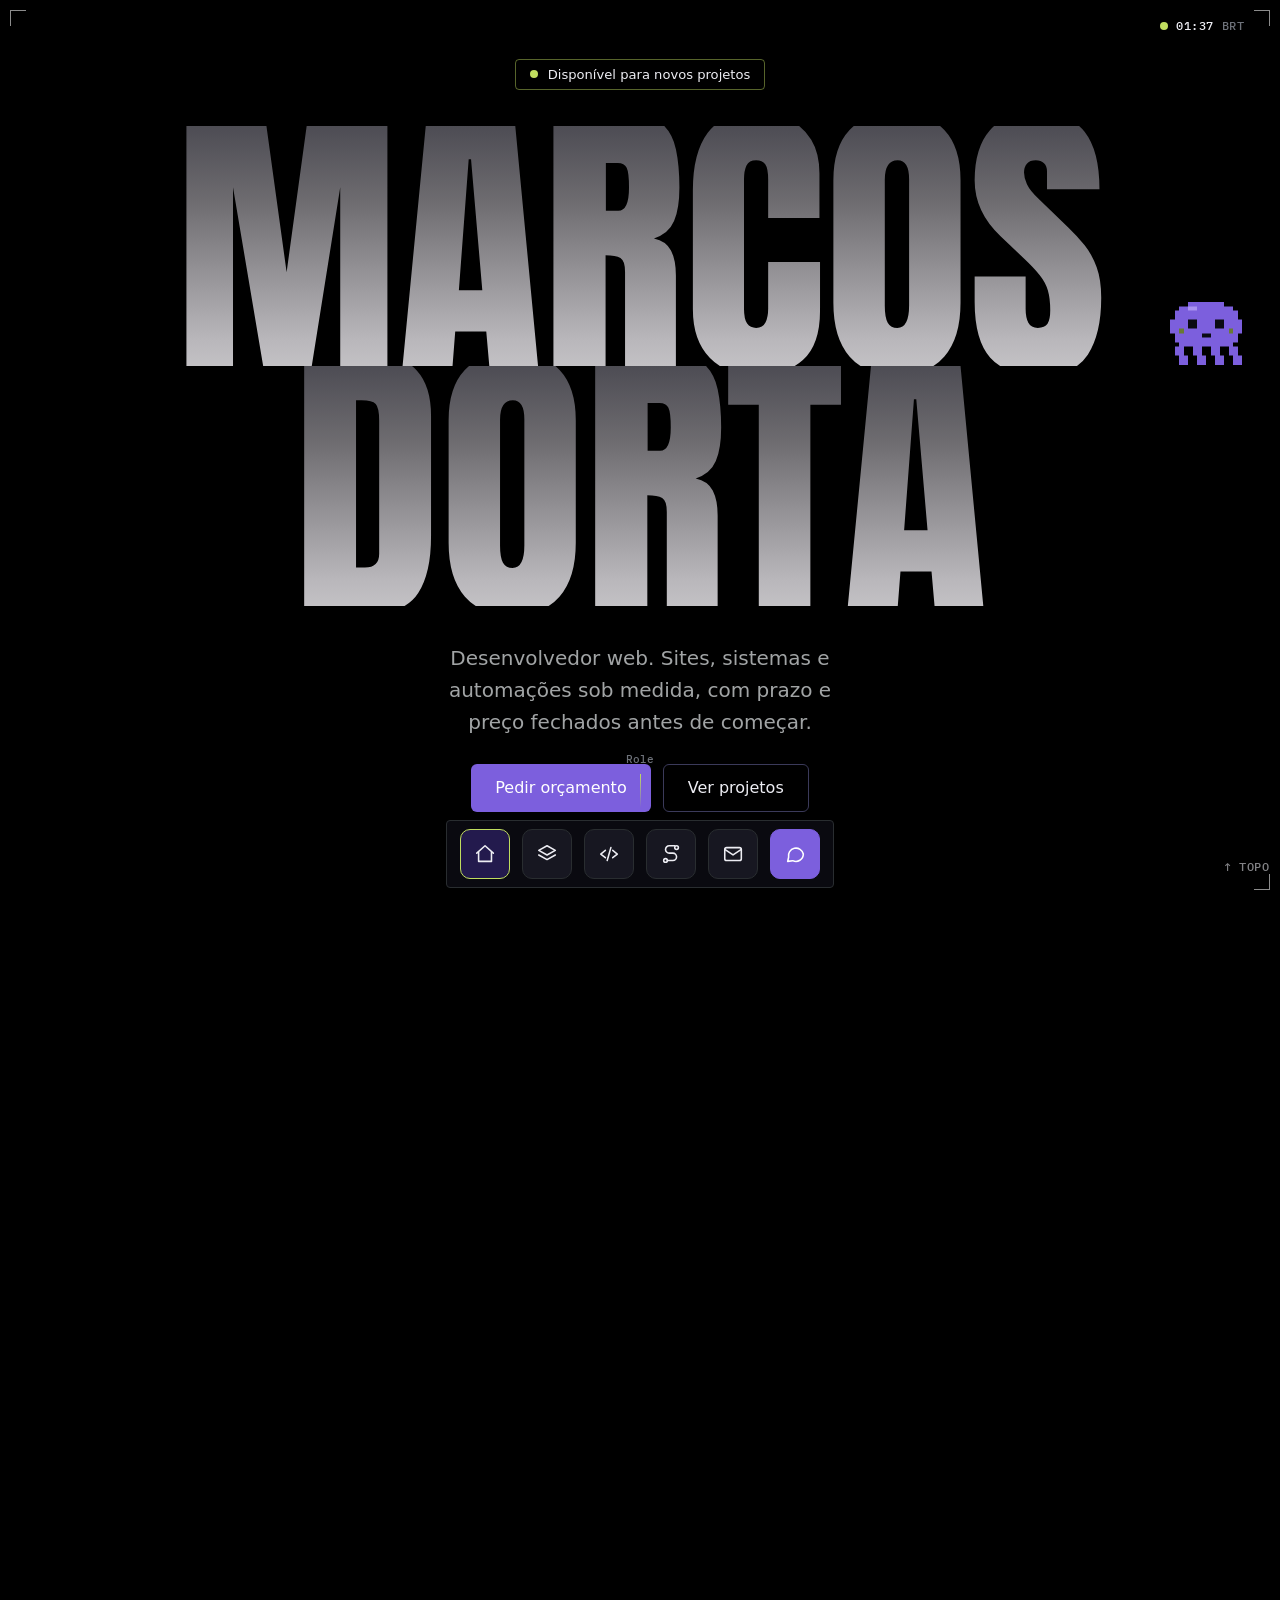
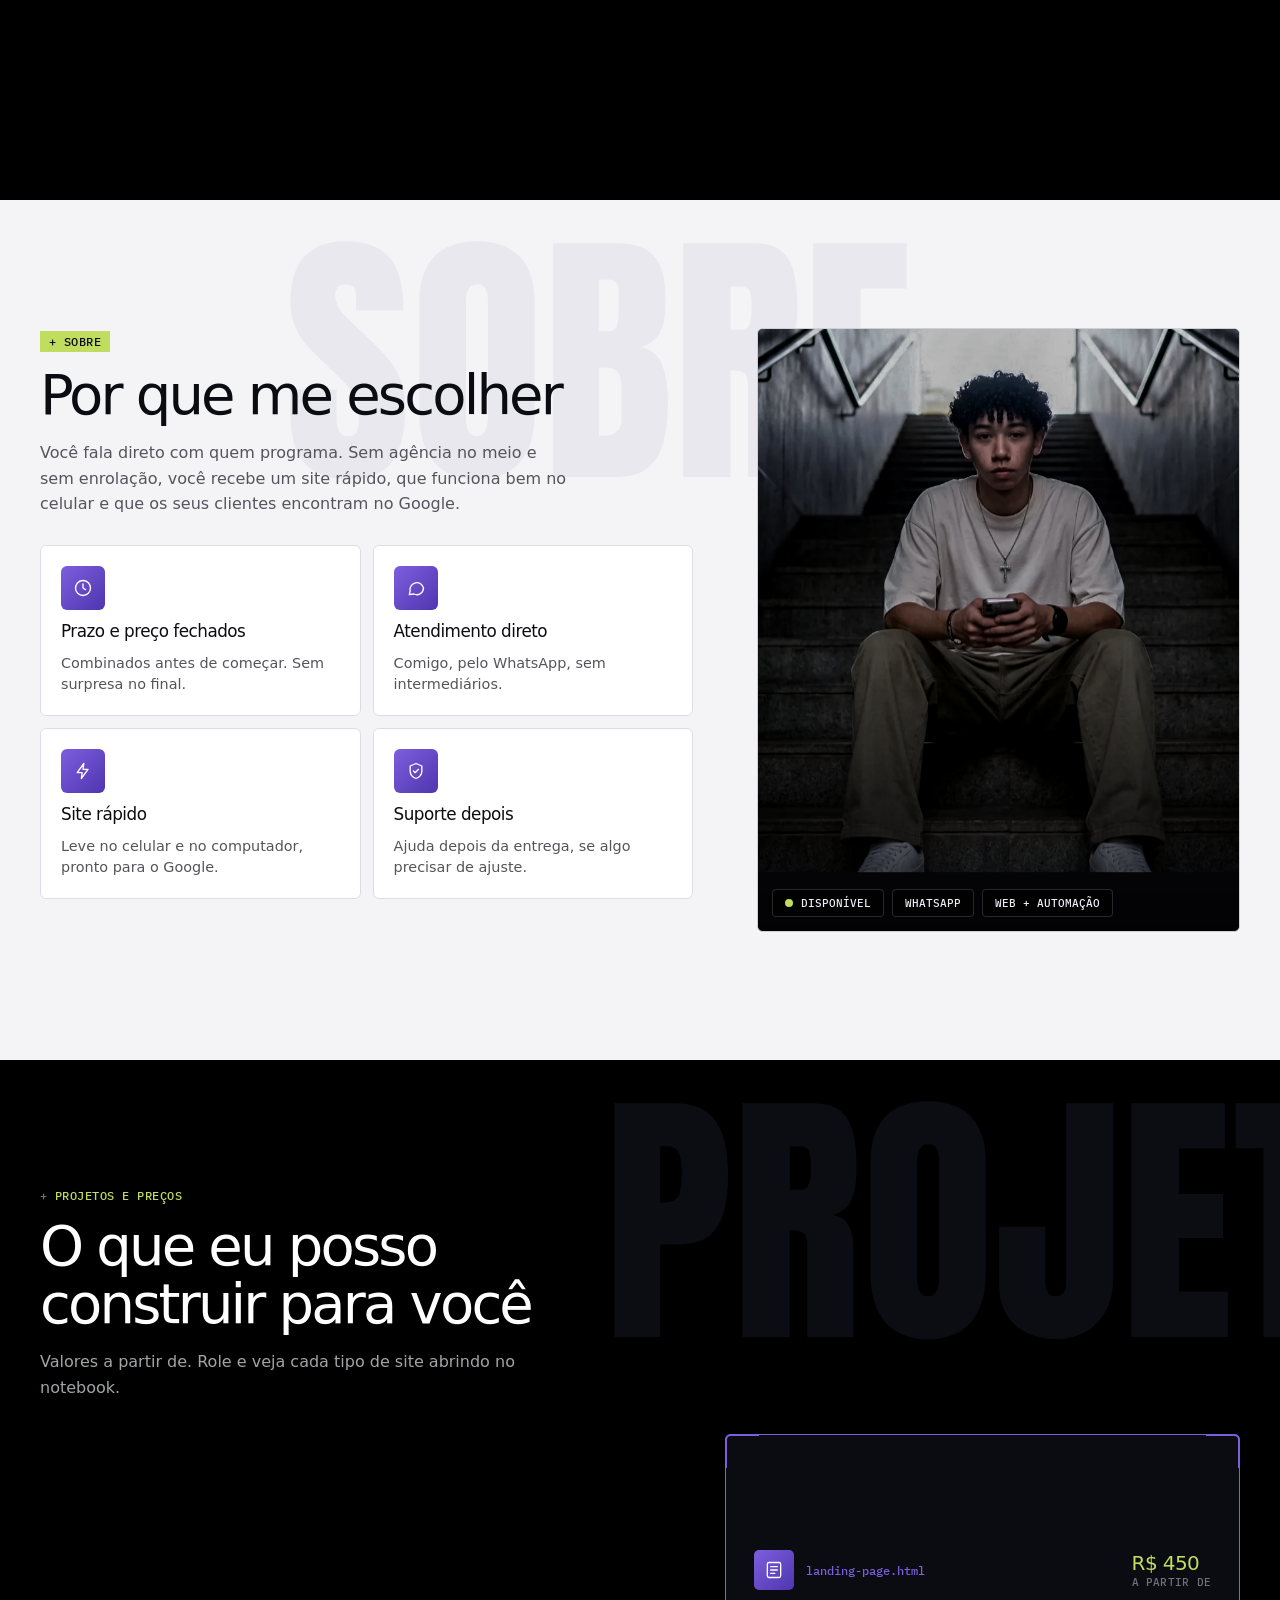
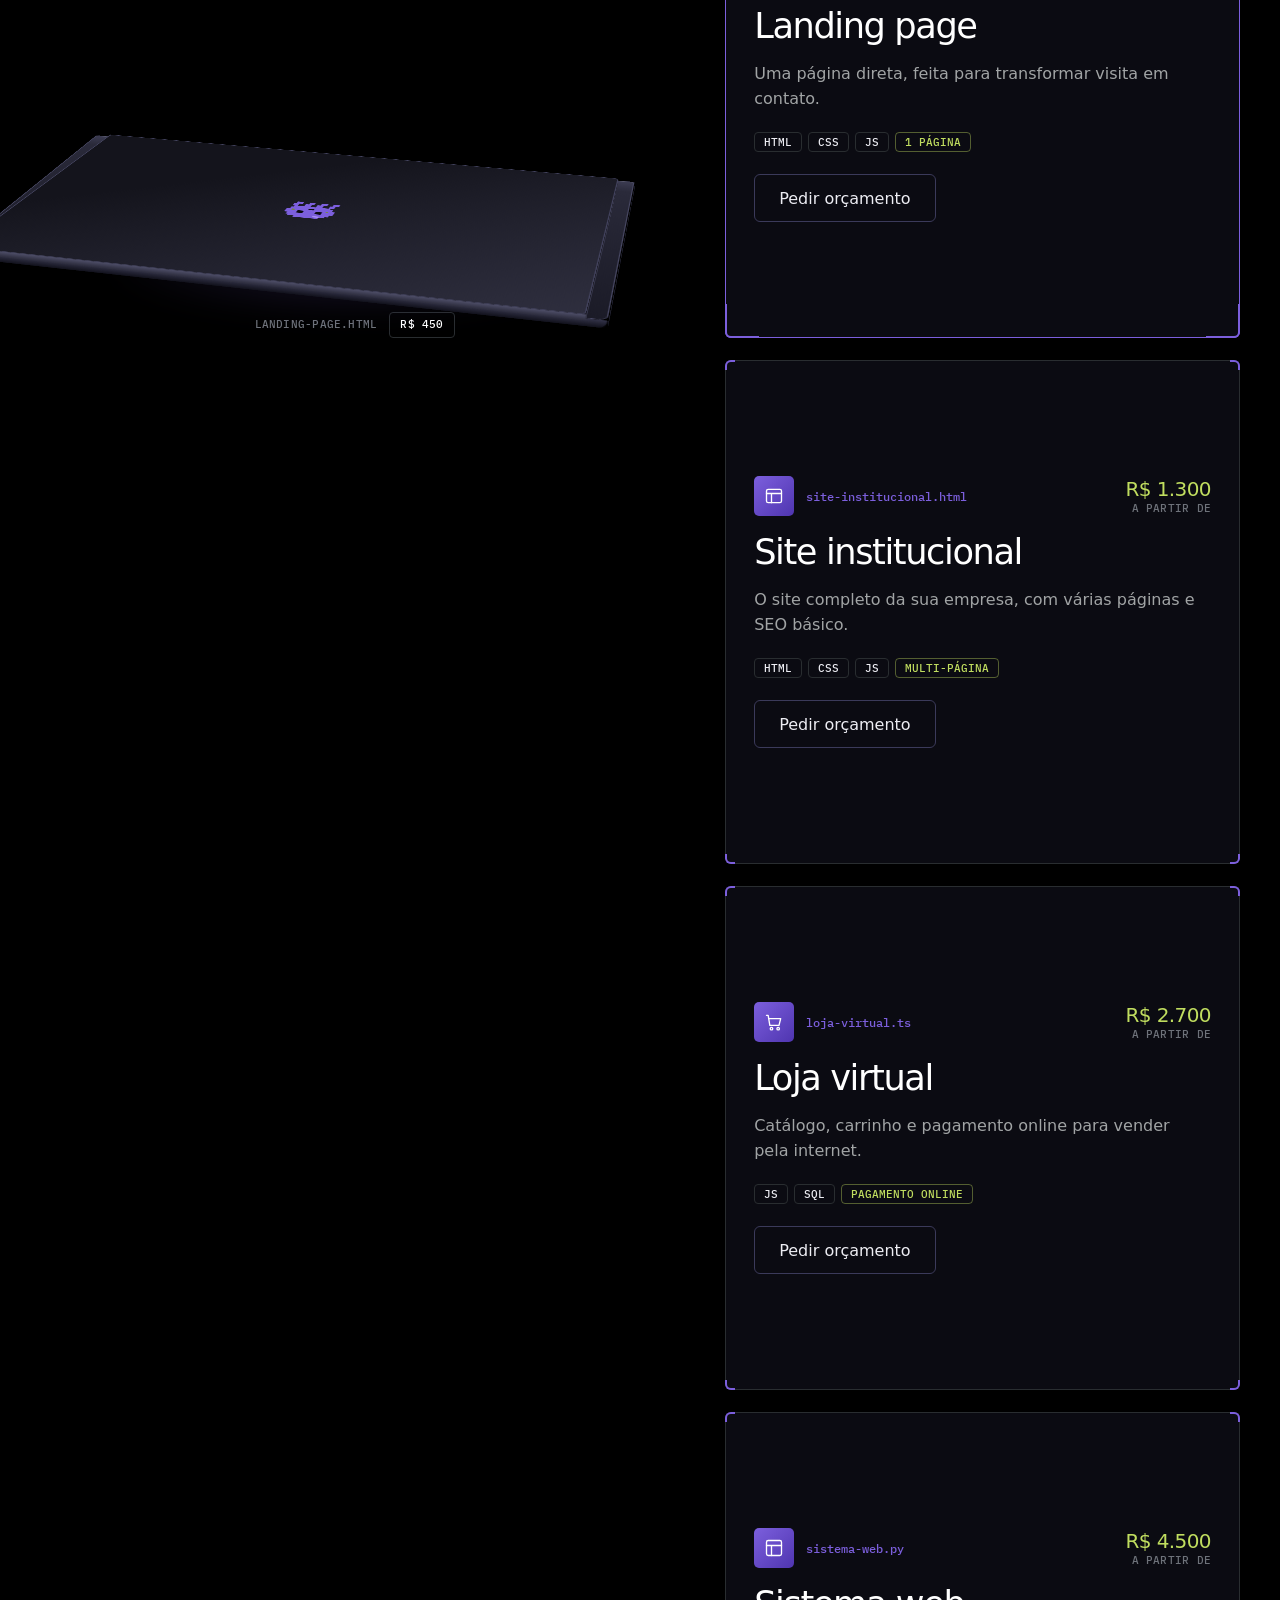
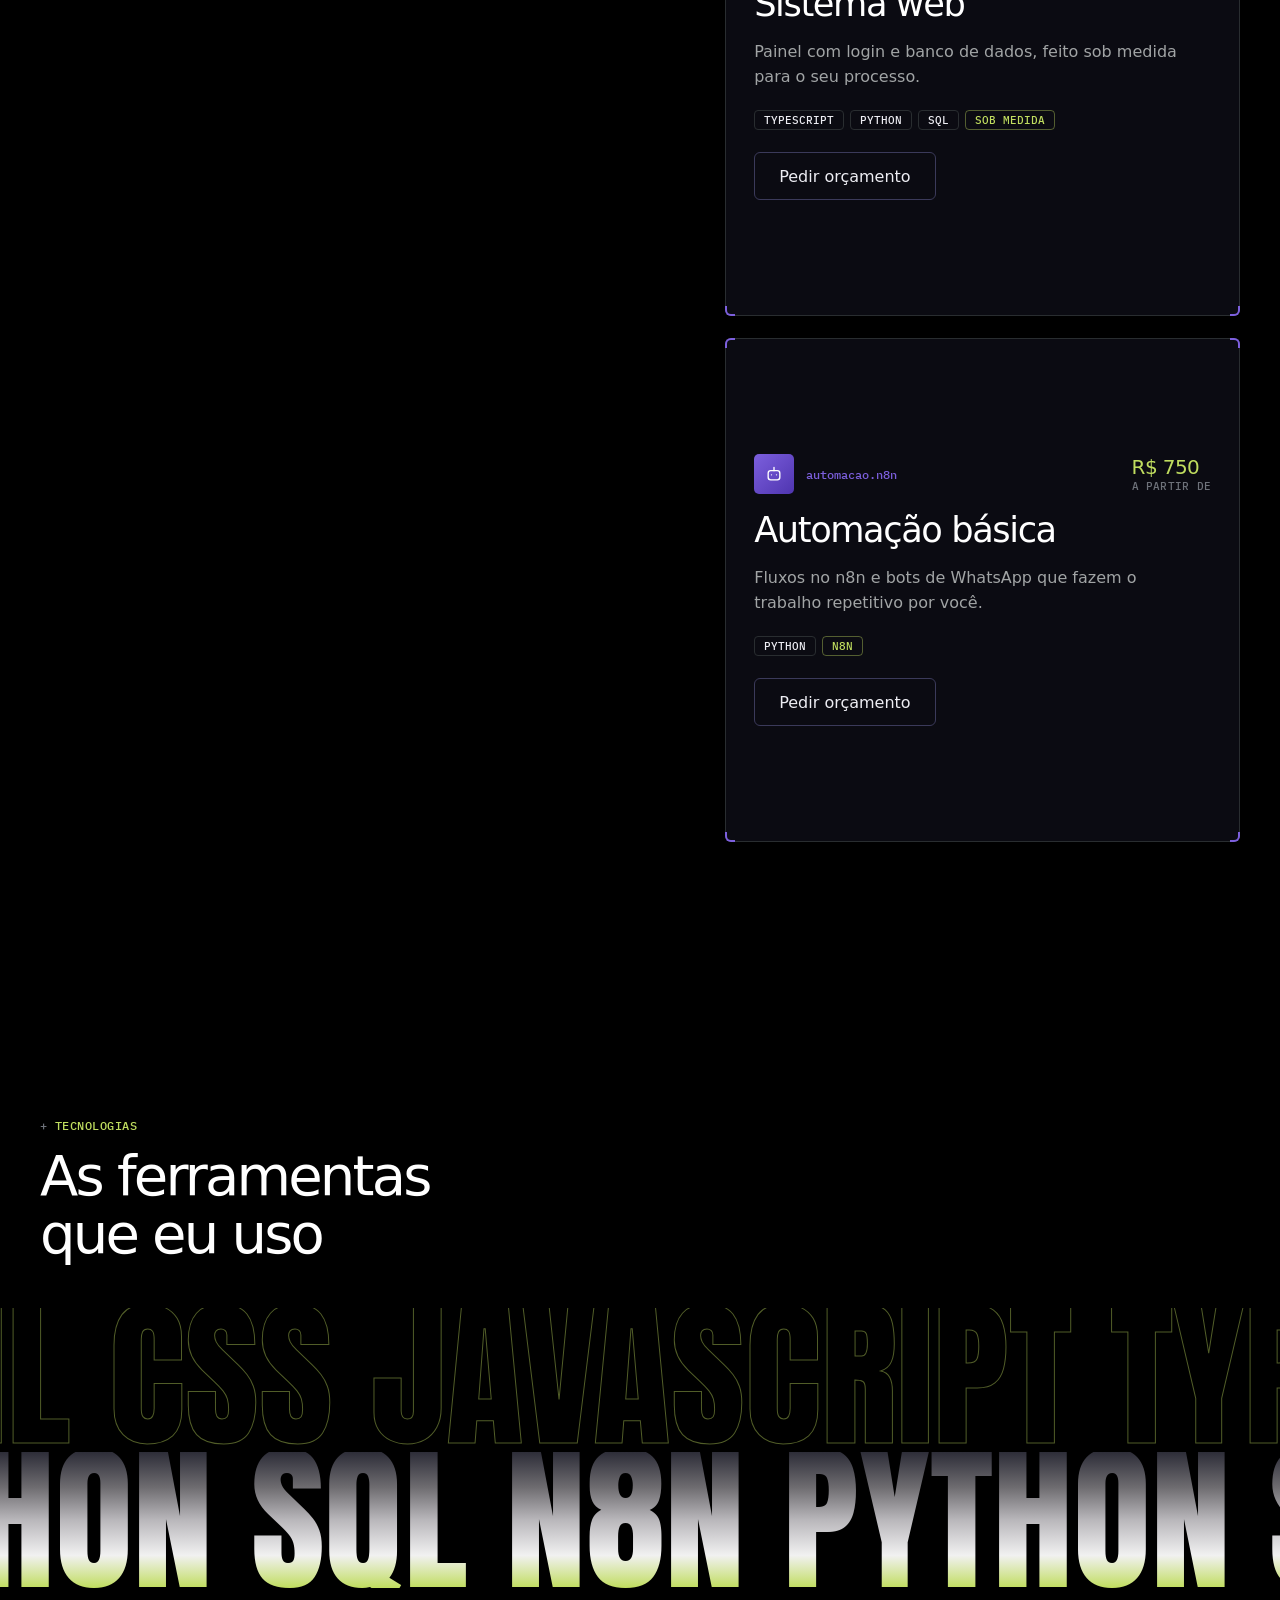
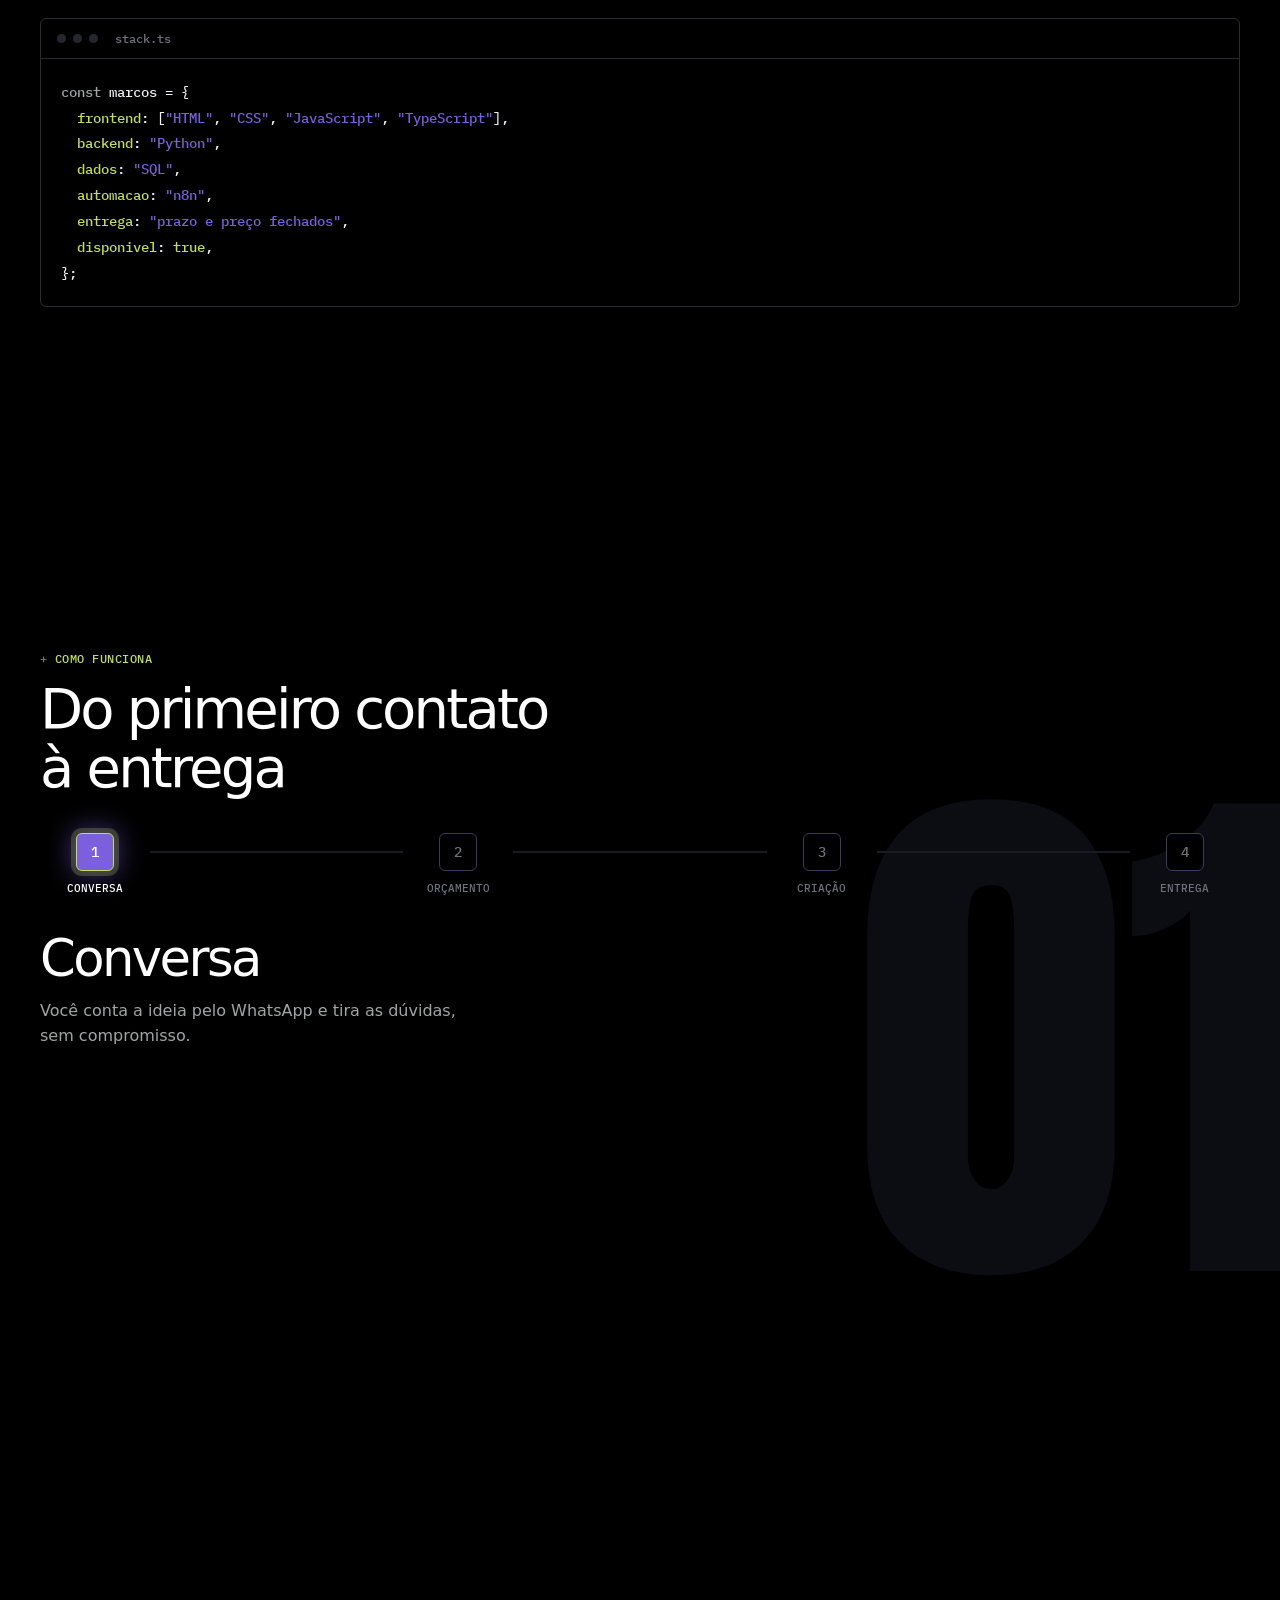
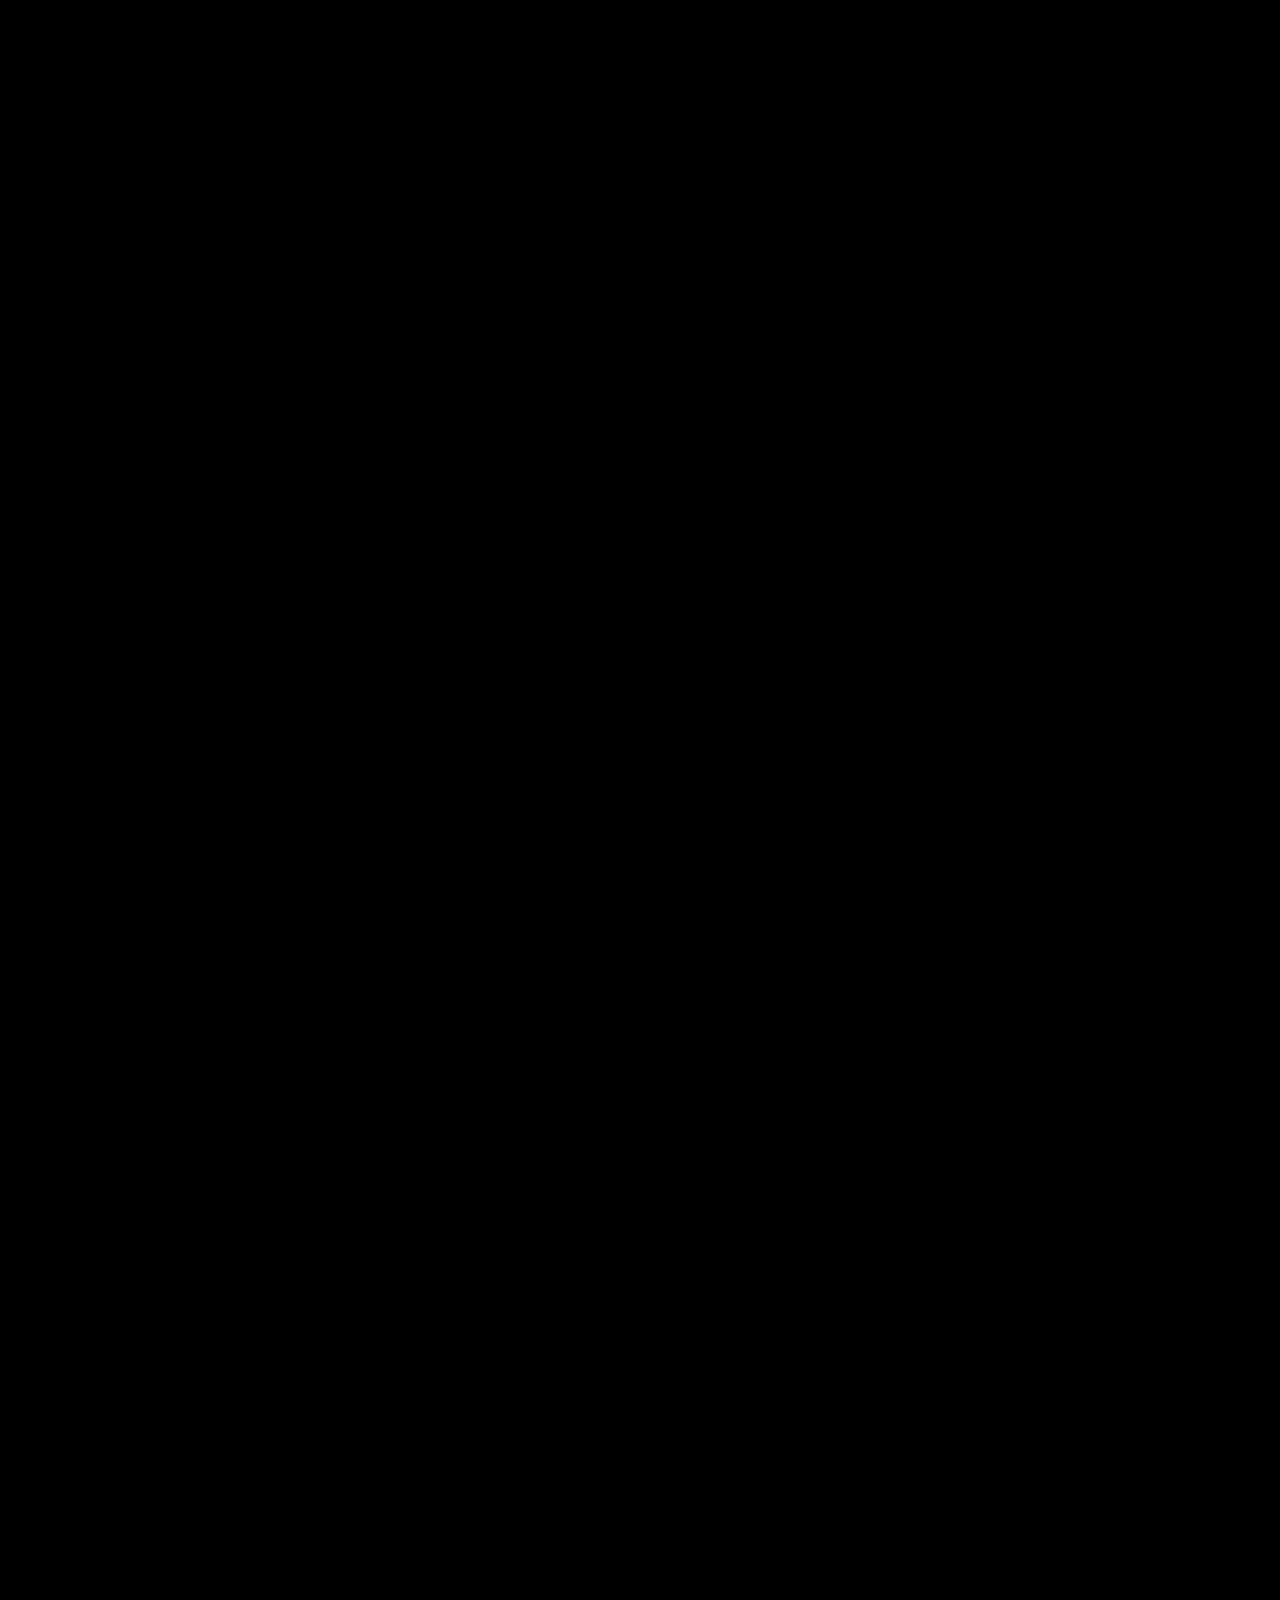
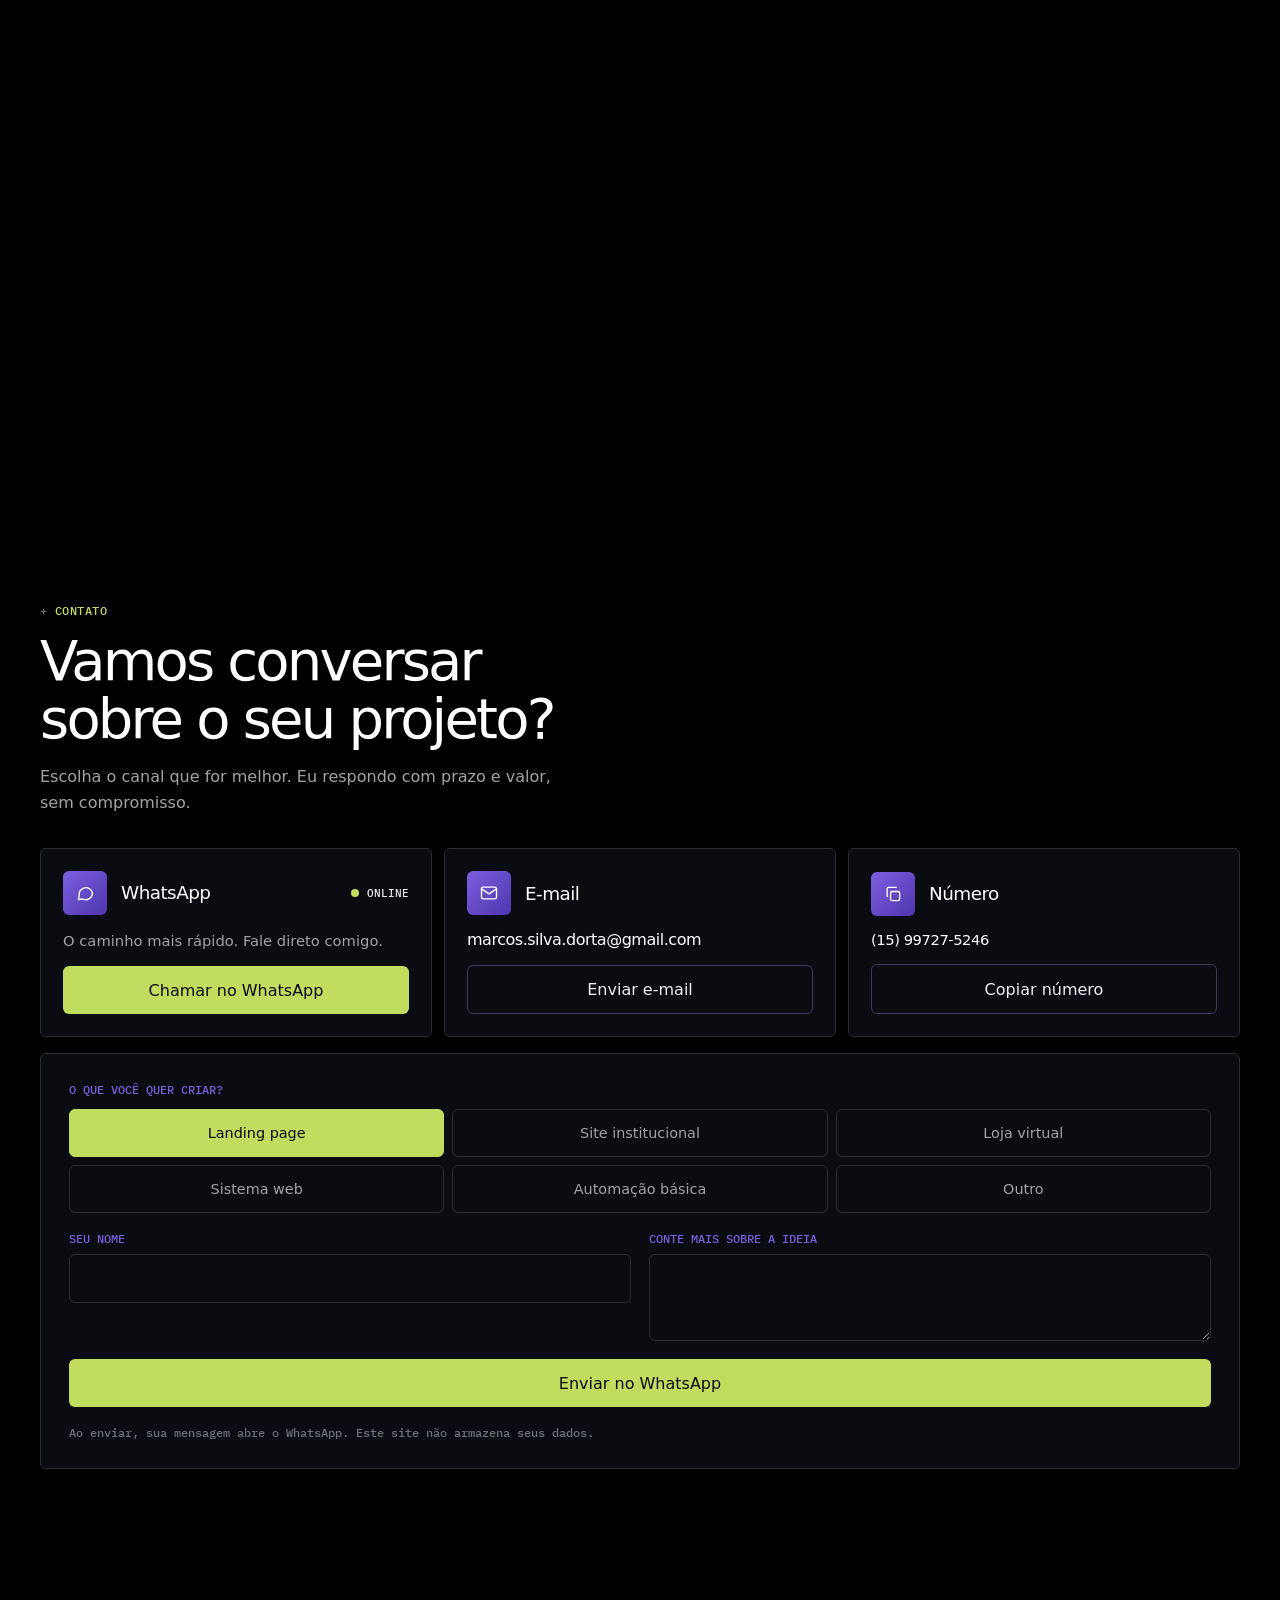
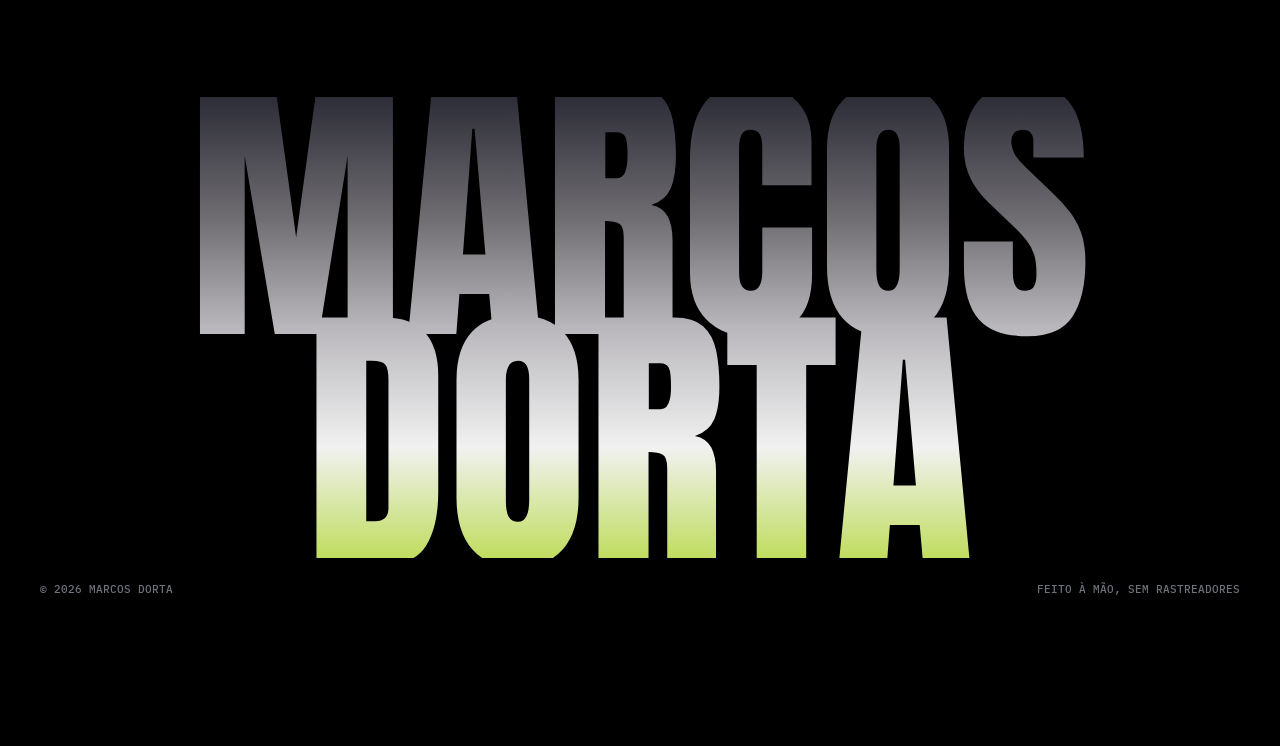
==== commit 5face0d8: "Add files via upload" ====
--- a/index.html
+++ b/index.html
@@ -10,427 +10,527 @@
 <meta property="og:title" content="Marcos Dorta | Desenvolvedor Web">
 <meta property="og:description" content="Sites, sistemas e automações sob medida, com prazo e preço fechados antes de começar.">
 <meta property="og:type" content="website">
-<link rel="icon" href="data:image/svg+xml,%3Csvg xmlns='http://www.w3.org/2000/svg' viewBox='0 0 32 32'%3E%3Crect width='32' height='32' rx='6' fill='%23000'/%3E%3Cpath d='M7 9l8 7-8 7' fill='none' stroke='%238176ff' stroke-width='3' stroke-linecap='round' stroke-linejoin='round'/%3E%3Crect x='17' y='21' width='9' height='3' fill='%238176ff'/%3E%3C/svg%3E">
-<link rel="preload" href="fonts/JetBrainsMono-400.woff2" as="font" type="font/woff2" crossorigin>
+<link rel="icon" href="data:image/svg+xml,%3Csvg xmlns='http://www.w3.org/2000/svg' viewBox='0 0 32 32'%3E%3Crect width='32' height='32' rx='8' fill='%23000'/%3E%3Cpath d='M7 22V10l9 8 9-8v12' fill='none' stroke='%237C5FDD' stroke-width='3' stroke-linecap='round' stroke-linejoin='round'/%3E%3C/svg%3E">
+<link rel="preload" href="fonts/Inter.woff2" as="font" type="font/woff2" crossorigin>
+<link rel="preload" href="fonts/Anton.woff2" as="font" type="font/woff2" crossorigin>
 <link rel="stylesheet" href="fonts/fonts.css">
 <script>document.documentElement.classList.add('js')</script>
 <style>
   :root{
-    --bg:#000; --g:#8176ff; --g2:#5b4fe0; --g3:#2f2a78; --sage:#8c88a8; --ink:#f4f2ff;
-    --amber:#ffffff; --cyan:#bdb6ff; --p1:#050509; --p2:#08070f; --b1:#1b1845; --b2:#2e2a78;
-    --violet:#6a5cf0; --violet-l:#cfc9ff;
-    --mono:"JetBrains Mono",ui-monospace,Menlo,Consolas,monospace; --body:"IBM Plex Mono","JetBrains Mono",ui-monospace,Menlo,Consolas,monospace;
-    --glow:0 0 8px rgba(129,118,255,.45),0 0 24px rgba(129,118,255,.18); --glow-s:0 0 8px rgba(129,118,255,.3);
-    --hh:52px; --nm:clamp(1.75rem,8vw,3.75rem);
+    --bg:#000; --c1:#0b0b12; --c2:#12121b; --c3:#171721; --line:#292d30; --line2:#3b3a5a;
+    --ink:#ededf3; --white:#fff; --mute:#a1a4a5; --dim:#6e727a;
+    --vio:#7C5FDD; --lime:#C0DD5F; --vio2:#A992F0; --cob:#7C5FDD; --ember:#C0DD5F; --ok:#C0DD5F;
+    --sans:"Inter",system-ui,-apple-system,"Segoe UI",Roboto,sans-serif;
+    --disp:"Anton","Bebas Neue",Impact,"Arial Narrow",sans-serif;
+    --mono:"IBM Plex Mono",ui-monospace,Menlo,Consolas,monospace;
+    --ease:cubic-bezier(.32,.72,0,1); --ease2:cubic-bezier(.19,1,.22,1);
+    --gut:clamp(18px,5vw,40px);
+    --grad:linear-gradient(180deg,#2d2d38 0%,#6e6c70 26%,#b9b7bb 50%,#f1f1f1 76%,#C0DD5F 100%);
   }
   *{box-sizing:border-box;margin:0;padding:0}
-  html{overflow-x:clip;scroll-padding-top:calc(var(--hh) + 12px);scroll-behavior:smooth;-webkit-text-size-adjust:100%}
-  body{background:var(--bg);color:var(--sage);font:400 .94rem/1.75 var(--body);overflow-x:clip;-webkit-font-smoothing:antialiased}
-  ::selection{background:rgba(129,118,255,.3);color:var(--ink)}
+  html{overflow-x:clip;scroll-behavior:smooth;-webkit-text-size-adjust:100%}
+  body{background:var(--bg);color:var(--mute);font:400 1rem/1.6 var(--sans);overflow-x:clip;-webkit-font-smoothing:antialiased;padding-bottom:110px}
   a{color:inherit;text-decoration:none}
-  :focus-visible{outline:2px solid var(--cyan);outline-offset:3px}
-  button{font:inherit;color:inherit}
-  b,strong{color:var(--ink);font-weight:500}
-  mark{background:none;color:var(--g);text-shadow:var(--glow-s)}
-
-  /* CRT */
-  .crt{position:fixed;inset:0;z-index:100;pointer-events:none;mix-blend-mode:multiply;opacity:.5;
-    background:repeating-linear-gradient(0deg,transparent 0,transparent 2px,rgba(0,0,0,.16) 3px,transparent 4px)}
-  .shell{position:relative;padding:28px 20px 80px}
-  .shell::before{content:"";position:absolute;inset:0 0 auto 0;height:900px;pointer-events:none;
-    background:radial-gradient(60% 60% at 90% 0,rgba(129,118,255,.08),transparent 70%),radial-gradient(50% 50% at 0 25%,rgba(129,118,255,.05),transparent 70%)}
-  .term{position:relative;max-width:1120px;margin-inline:auto;background:var(--p1);border:1px solid var(--b2);border-radius:8px;box-shadow:0 0 40px rgba(129,118,255,.08)}
-
-  /* Barra da janela */
-  .bar{position:sticky;top:0;z-index:50;display:flex;align-items:center;gap:18px;min-height:var(--hh);padding:8px 16px;background:var(--p2);border-bottom:1px solid var(--b1);border-radius:8px 8px 0 0}
-  .dots{display:flex;gap:7px;flex:none}
-  .dots i{width:11px;height:11px;border-radius:50%;background:#f4f2ff}
-  .dots i:nth-child(2){background:#8176ff} .dots i:nth-child(3){background:#3a3290}
-  .path{font:500 .8rem var(--mono);color:var(--sage);white-space:nowrap}
-  .path b{color:var(--g);text-shadow:var(--glow-s)}
-  .tnav{margin-left:auto;display:flex;gap:22px;font:500 .82rem var(--mono)}
-  .tnav a{color:var(--sage);padding:6px 0;transition:color .2s,text-shadow .2s}
-  .tnav a:hover,.tnav a.on{color:var(--g);text-shadow:var(--glow-s)}
-  .avail{display:flex;align-items:center;gap:8px;font:500 .74rem var(--mono);color:var(--amber);white-space:nowrap}
-  .blip{width:8px;height:8px;border-radius:50%;background:var(--amber);box-shadow:0 0 8px var(--amber);animation:blink 1.4s steps(1) infinite}
-  @keyframes blink{50%{opacity:.15}}
-
-  .btn{display:inline-flex;align-items:center;justify-content:center;gap:8px;cursor:pointer;font:700 .85rem var(--mono);padding:11px 18px;border-radius:5px;border:1px solid var(--g);transition:background .2s,box-shadow .2s,color .2s}
-  .btn.solid{background:var(--g);color:#0a0820;box-shadow:var(--glow)}
-  .btn.solid:hover{background:#a79fff}
-  .btn.ghost{background:transparent;color:var(--g);border-color:var(--b2)}
-  .btn.ghost:hover{border-color:var(--g);box-shadow:var(--glow-s)}
-  .btn.sm{padding:7px 12px;font-size:.76rem}
+  button{font:inherit;color:inherit;background:none;border:0;cursor:pointer}
+  :focus-visible{outline:2px solid var(--vio2);outline-offset:3px}
+  ::selection{background:var(--lime);color:#000}
+  svg{display:block}
+  .wrap{width:min(1200px,100% - var(--gut)*2);margin-inline:auto;position:relative}
+  .mono{font-family:var(--mono);font-weight:500;text-transform:uppercase;letter-spacing:.02em}
+  .lbl{font:500 .75rem var(--mono);text-transform:uppercase;letter-spacing:.04em;color:var(--lime);margin-bottom:14px}
+  .lbl::before{content:"+ ";color:var(--dim)}
+  h2{font:500 clamp(2.1rem,9.5vw,3.5rem)/1.04 var(--sans);letter-spacing:-.05em;color:var(--white);margin-bottom:16px}
+  h3{font:500 1.5rem/1.15 var(--sans);letter-spacing:-.03em;color:var(--white)}
+  .lead{max-width:52ch;color:var(--mute)}
+  .dot{display:inline-block;width:8px;height:8px;border-radius:50%;background:var(--ember);flex:none}
+  .dot.live{animation:pulse 1.8s var(--ease2) infinite}
+  @keyframes pulse{0%{box-shadow:0 0 0 0 rgba(192,221,95,.55)}100%{box-shadow:0 0 0 9px rgba(192,221,95,0)}}
+
+  /* Botões */
+  .btn{display:inline-flex;align-items:center;justify-content:center;gap:10px;min-height:48px;padding:0 24px;border-radius:6px;font:500 1rem var(--sans);cursor:pointer;transition:transform .5s var(--ease),background .3s,border-color .3s;position:relative;overflow:hidden}
+  .btn.pri{background:var(--cob);color:#fff}
+  .btn.pri:hover{background:#8E74E6}
+  .btn.ghost{border:1px solid var(--line2);color:var(--ink)}
+  .btn.ghost:hover{border-color:var(--lime);color:var(--lime)}
+  .btn.lime{background:var(--lime);color:#0b0b12;font-weight:500}
+  .btn.lime:hover{background:#d3ee73}
+  .btn:active{transform:scale(.97)}
+
+  /* Moldura e cantos (animações nos quatro cantos) */
+  .frame{position:fixed;inset:10px;z-index:90;pointer-events:none}
+  .br{position:absolute;width:16px;height:16px;border:0 solid var(--vio);opacity:.8}
+  .br.tl{left:0;top:0;border-width:1px 0 0 1px;animation:corner 4s var(--ease2) infinite}
+  .br.tr{right:0;top:0;border-width:1px 1px 0 0;animation:corner 4s var(--ease2) 1s infinite}
+  .br.bl{left:0;bottom:0;border-width:0 0 1px 1px;animation:corner 4s var(--ease2) 3s infinite}
+  .br.brr{right:0;bottom:0;border-width:0 1px 1px 0;animation:corner 4s var(--ease2) 2s infinite}
+  @keyframes corner{0%,70%,100%{width:16px;height:16px}85%{width:34px;height:34px}}
+  .prog{position:fixed;left:0;top:0;height:2px;width:100%;background:linear-gradient(90deg,var(--cob),var(--lime));transform-origin:0 50%;transform:scaleX(0);z-index:95}
+  .corner{position:fixed;z-index:85;display:flex;align-items:center;gap:8px;font:500 .68rem var(--mono);text-transform:uppercase;letter-spacing:.04em;color:var(--ink)}
+  .corner .dim{color:var(--dim)}
+  .corner.tr{right:calc(var(--gut) - 4px);top:18px}
+  .corner.bl,.corner.br{display:none}
+  @keyframes spin{to{transform:rotate(360deg)}}
+  #totop .arr{display:inline-block;transition:transform .5s var(--ease)}
+  #totop:hover .arr{transform:translateY(-4px)}
+
+  /* Hero monumento */
+  .hero{height:calc(100svh + 100vh);position:relative}
+  .hero-pin{position:sticky;top:0;height:100svh;display:flex;flex-direction:column;align-items:center;justify-content:center;text-align:center;overflow:hidden;padding:70px var(--gut) 100px}
+  .ann{border-color:rgba(192,221,95,.45)!important;display:inline-flex;align-items:center;gap:10px;padding:7px 14px;border:1px solid var(--line);border-radius:4px;font:400 .82rem var(--sans);color:var(--ink);margin-bottom:clamp(20px,4vh,40px);opacity:clamp(0,calc(1 - var(--p,0)*2.4),1);transform:translateY(calc(var(--p,0)*-30px))}
+  .nm{position:relative;display:block;font-size:clamp(6rem,min(31vw,calc((100svh - 410px) / 1.6)),18.75rem);line-height:.8;transform:scale(calc(1 + var(--p,0)*.1));opacity:clamp(0,calc(1 - (var(--p,0) - .55)*2.4),1)}
+  .ln{display:block;font-family:var(--disp);font-weight:400;text-transform:uppercase;letter-spacing:-.005em;white-space:nowrap}
+  .js .l1{transform:translate3d(calc(var(--p,0)*-26vw),0,0)}
+  .js .l2{transform:translate3d(calc(var(--p,0)*26vw),0,0)}
+  .lt{display:inline-block;background:var(--grad);background-size:100% 240%;background-position:0 calc(22% + var(--p,0)*60%);-webkit-background-clip:text;background-clip:text;color:transparent;transform:translateY(calc(var(--p,0)*var(--o,0)*1px))}
+  .js .lt{animation:letter .9s var(--ease2) both;animation-delay:calc(.15s + var(--i)*.06s)}
+  @keyframes letter{from{opacity:0;transform:translateY(60%)}to{opacity:1}}
+  .hero-sub{max-width:34ch;margin:clamp(22px,4vh,40px) auto 26px;font-size:clamp(1rem,4.2vw,1.25rem);color:var(--mute);opacity:clamp(0,calc(1 - var(--p,0)*2.2),1);transform:translateY(calc(var(--p,0)*-40px))}
+  .hero-cta{display:flex;flex-wrap:wrap;gap:12px;justify-content:center;opacity:clamp(0,calc(1 - var(--p,0)*2.2),1);transform:translateY(calc(var(--p,0)*-50px))}
+  .hint{position:absolute;left:50%;bottom:92px;transform:translateX(-50%);font:500 .68rem var(--mono);color:var(--dim);display:flex;flex-direction:column;align-items:center;gap:8px;opacity:clamp(0,calc(1 - var(--p,0)*6),1)}
+  @media (max-height:860px){.hint{display:none}}
+  .hint i{width:1px;height:34px;background:linear-gradient(var(--lime),transparent);animation:drop 1.8s var(--ease2) infinite;transform-origin:50% 0}
+  @keyframes drop{0%{transform:scaleY(0)}60%{transform:scaleY(1)}100%{transform:scaleY(1);opacity:0}}
+  .js .hero .rise{animation:rise .9s var(--ease2) both;animation-delay:var(--d,.9s)}
+  @keyframes rise{from{opacity:0;translate:0 24px}to{opacity:1;translate:0 0}}
 
   /* Seções */
-  .sec{position:relative;padding:64px clamp(20px,4vw,48px)}
-  .sec::before{content:"";position:absolute;left:clamp(20px,4vw,48px);right:clamp(20px,4vw,48px);top:0;height:1px;background:linear-gradient(90deg,transparent,var(--g3),transparent)}
-  .hero.sec::before{display:none}
-  .cmd{font:500 .9rem var(--mono);color:var(--ink);margin-bottom:22px;white-space:nowrap;overflow:hidden;text-overflow:ellipsis}
-  .cmd .ps{color:var(--cyan)} .cmd .ps b{color:var(--g)}
-  .js .cmd .t{display:inline-block;vertical-align:bottom;overflow:hidden;white-space:nowrap;width:0}
-  .js .cmd.on .t{animation:type calc(var(--n)*38ms) steps(var(--n)) forwards}
-  @keyframes type{to{width:calc(var(--n)*1ch)}}
-  .lbl{font:500 .8rem var(--mono);color:var(--g2);letter-spacing:.12em;margin-bottom:8px}
-  h2{font:800 clamp(1.4rem,3.6vw,2.1rem)/1.2 var(--mono);color:var(--ink);margin-bottom:10px}
-  h2 small{font:400 .8rem var(--mono);color:var(--sage);margin-left:8px}
-  .sub{max-width:62ch;margin-bottom:32px}
-  .caret{display:inline-block;width:.6em;height:1.05em;background:var(--g);box-shadow:var(--glow-s);vertical-align:-.18em;margin-left:4px;animation:blink 1.1s steps(1) infinite}
-
-  /* Hero */
-  .hero{padding-top:44px;padding-bottom:72px;overflow:hidden}
-  .stage{position:relative;width:fit-content;max-width:100%;font-size:var(--nm);padding:2em 0;margin-bottom:.4em;--sy:.3;--inv:3.334}
-  .name{position:relative;z-index:1;font-family:var(--mono);font-weight:800;font-size:var(--nm)!important;line-height:1.05;letter-spacing:-.03em;color:var(--ink);text-shadow:var(--glow);white-space:nowrap}
-  .name .ch{display:inline-block;vertical-align:top}
-  .js .name .ch{overflow:hidden;padding-bottom:.14em;margin-bottom:-.14em}
-  .js .name.done .ch{overflow:visible}
-  .name .ch>span{display:inline-block}
-  .js .name .ch>span{transform:translateY(-115%);animation:drop .75s cubic-bezier(.2,.85,.25,1) forwards;animation-delay:calc(.45s + var(--i)*.075s)}
-  @keyframes drop{to{transform:none}}
-  .name .cur{display:inline-block;color:var(--g);animation:blink 1.1s steps(1) infinite}
-  .orbit{position:absolute;left:50%;top:50%;width:0;height:0;transform:scaleY(var(--sy));pointer-events:none;z-index:0}
-  .spin{position:absolute;left:0;top:0;width:0;height:0;animation:spin var(--t) linear infinite}
-  .slot{position:absolute;left:0;top:0;transform:rotate(var(--a)) translateX(var(--r))}
-  .bd{position:absolute;left:-1.3rem;top:-1.3rem;width:2.6rem;height:2.6rem;display:grid;place-items:center;border-radius:10px;
-    border:1px solid var(--b2);background:var(--p1);color:var(--g);font:700 .7rem var(--mono);text-shadow:var(--glow-s);
-    box-shadow:0 0 14px rgba(129,118,255,.16),inset 0 0 8px rgba(129,118,255,.08);animation:unspin var(--t) linear infinite}
-  .rev .spin,.rev .bd{animation-direction:reverse}
-  .o1{--t:8s;--r:4.6em} .o2{--t:11s;--r:5.5em} .o3{--t:14s;--r:6.4em}
-  @keyframes spin{to{transform:rotate(360deg)}}
-  @keyframes unspin{from{transform:rotate(calc(var(--a)*-1)) scaleY(var(--inv))}to{transform:rotate(calc(var(--a)*-1 - 360deg)) scaleY(var(--inv))}}
-  .role{font:500 1.05rem var(--mono);color:var(--g);text-shadow:var(--glow-s);margin-bottom:14px}
-  .role::before{content:"> ";color:var(--sage)}
-  .intro{max-width:64ch;margin-bottom:22px}
-  .checks{list-style:none;display:flex;flex-wrap:wrap;gap:6px 22px;margin-bottom:30px;font:400 .84rem var(--mono)}
-  .checks li::before{content:"[x] ";color:var(--g)}
-  .cta{display:flex;flex-wrap:wrap;gap:12px}
-  .js .hl{opacity:0;animation:rise .7s ease forwards;animation-delay:var(--d,1.4s)}
-  @keyframes rise{from{opacity:0;transform:translateY(14px)}to{opacity:1;transform:none}}
-
-  /* neofetch */
-  .nf{display:grid;grid-template-columns:230px 1fr;gap:32px;padding:26px;background:var(--p2);border:1px solid var(--b1);border-radius:6px}
-  .avatar{aspect-ratio:3/4;border:1px solid var(--b2);border-radius:4px;overflow:hidden;position:relative;box-shadow:0 0 20px rgba(129,118,255,.12);background:#030308}
-  .avatar img{width:100%;height:100%;object-fit:cover;object-position:50% 30%;filter:saturate(.8) contrast(1.05)}
-  .avatar::after{content:"";position:absolute;inset:0;background:repeating-linear-gradient(0deg,transparent 0,transparent 2px,rgba(0,0,0,.2) 3px,transparent 4px),linear-gradient(180deg,transparent 60%,rgba(8,6,30,.6))}
-  .avatar .none{position:absolute;inset:0;display:grid;place-items:center;text-align:center;padding:16px;font:400 .8rem var(--mono);color:var(--sage)}
-  .alabel{font:500 .76rem var(--mono);color:var(--g);text-align:center;margin-top:10px;text-shadow:var(--glow-s)}
-  .nf h3{font:700 1rem var(--mono);color:var(--g);text-shadow:var(--glow-s);margin-bottom:14px}
-  dl{display:grid;grid-template-columns:130px 1fr;gap:7px 16px;font:400 .86rem/1.55 var(--mono)}
-  dt{color:var(--g)} dd{color:var(--sage)}
-  dd.ok{color:var(--amber);text-shadow:0 0 8px rgba(255,255,255,.4)}
-  .sw{display:flex;gap:6px;margin-top:20px}
-  .sw i{width:26px;height:14px;border-radius:2px}
-  .why{display:grid;grid-template-columns:1fr 1fr;gap:12px;margin-top:20px}
-  .why div{padding:16px 18px;background:var(--p2);border:1px solid var(--b1);border-radius:6px;transition:border-color .2s,box-shadow .2s}
-  .why div:hover{border-color:var(--b2);box-shadow:0 0 18px rgba(129,118,255,.08)}
-  .why b{display:block;font:700 .92rem var(--mono);color:var(--ink);margin-bottom:2px}
-  .why b::before{content:"[x] ";color:var(--g)}
-  .why span{font-size:.84rem}
-
-  /* Marquee */
-  .mq{overflow:hidden;-webkit-mask-image:linear-gradient(90deg,transparent,#000 10%,#000 90%,transparent);mask-image:linear-gradient(90deg,transparent,#000 10%,#000 90%,transparent)}
-  .mq-track{display:flex;width:max-content;animation:mq 20s linear infinite}
-  .mq:hover .mq-track{animation-play-state:paused}
-  .mq-set{display:flex;gap:14px;padding-right:14px}
-  @keyframes mq{from{transform:translateX(-50%)}to{transform:translateX(0)}}
-  .pv{width:220px;flex:none;background:var(--p2);border:1px solid var(--b1);border-radius:6px;overflow:hidden}
-  .pv-h{display:flex;justify-content:space-between;gap:8px;padding:8px 10px;border-bottom:1px solid var(--b1);font:500 .7rem var(--mono);color:var(--g)}
-  .pv-h span:last-child{color:var(--amber)}
-  .pv .screen{height:118px;padding:12px;overflow:hidden}
-  .pv-f{padding:7px 10px;border-top:1px solid var(--b1);font:400 .68rem var(--mono);color:var(--sage)}
-
-  /* Wireframes */
-  .screen{display:grid;gap:8px;align-content:start}
-  .screen .b{border:1px solid var(--b2);border-radius:4px}
-  .screen .v{background:var(--g2);border-radius:3px;box-shadow:0 0 10px rgba(129,118,255,.25)}
-  .screen .l{display:block;height:6px;border-radius:3px;background:rgba(129,118,255,.22)}
-  .screen .m{width:80%} .screen .s{width:55%}
-  .screen .h{height:58px} .screen .sq{aspect-ratio:1}
-  .screen .gs{display:grid;grid-template-columns:repeat(3,1fr);gap:8px}
-  .screen .g2{display:grid;grid-template-columns:1fr 1fr;gap:10px}
-  .screen .side{display:grid;grid-template-columns:34px 1fr;gap:8px}
-  .screen .tr{height:14px}
-  .screen .bub{height:20px;border-radius:10px;width:62%}
-  .screen .bub.r{margin-left:auto;background:var(--g2);border:0;width:48%}
-  .screen .sel{background:rgba(129,118,255,.14)}
-
-  /* Projetos */
-  .grid{display:grid;grid-template-columns:1fr 1fr;gap:16px}
-  .card{display:flex;flex-direction:column;gap:12px;padding:22px;background:var(--p2);border:1px solid var(--b1);border-radius:6px;transition:border-color .25s,box-shadow .25s,transform .25s}
-  .card:hover{border-color:var(--b2);box-shadow:0 0 28px rgba(129,118,255,.1);transform:translateY(-3px)}
-  .card:last-child:nth-child(odd){grid-column:1/-1}
-  .card-h{display:flex;justify-content:space-between;align-items:baseline;gap:12px}
-  .fname{font:700 1.05rem var(--mono);color:var(--g);text-shadow:var(--glow-s);overflow-wrap:anywhere}
-  .fname i{font-style:normal;color:var(--g3)}
-  .meta{display:flex;align-items:baseline;gap:10px;flex:none}
-  .price{font:700 1rem var(--mono);color:var(--amber);text-shadow:0 0 8px rgba(255,255,255,.35);white-space:nowrap}
-  .perm{font:400 .7rem var(--mono);color:var(--g3);white-space:nowrap}
-  .card p{flex:1}
-  .tags{display:flex;flex-wrap:wrap;gap:6px}
-  .tag{font:500 .7rem var(--mono);padding:2px 9px;border:1px solid var(--b2);border-radius:99px;color:var(--g2)}
-  .tag.am{color:var(--amber);border-color:rgba(255,255,255,.4)}
-  .links a{font:500 .82rem var(--mono);color:var(--g);transition:text-shadow .2s}
-  .links a::before{content:"-> ";color:var(--g2)}
-  .links a:hover{text-shadow:var(--glow-s)}
-
-  /* Stack */
-  .stk{grid-template-columns:1fr;padding:22px 24px;background:var(--p2);border:1px solid var(--b1);border-radius:6px;display:grid;gap:14px}
-  .stk-row{display:grid;grid-template-columns:150px 1fr;gap:16px;align-items:baseline;font:400 .86rem var(--mono)}
-  .stk-row dt{color:var(--g)}
-  .stk-row dd{display:flex;flex-wrap:wrap;gap:8px}
-  .chip{padding:3px 12px;border:1px solid var(--b2);border-radius:4px;color:var(--ink);background:var(--bg);transition:border-color .2s,box-shadow .2s}
-  .chip:hover{border-color:var(--g);box-shadow:var(--glow-s)}
-
-  /* Processo (indicador de passos, violeta) */
-  .proc{padding:26px 24px 22px;background:var(--p2);border:1px solid var(--b1);border-radius:6px}
-  .steps{display:flex;align-items:flex-start;list-style:none}
-  .st{flex:none;width:92px;display:flex;flex-direction:column;align-items:center;gap:10px;text-align:center;font:500 .78rem var(--mono);color:#8f86c8;transition:color .4s}
-  .st .n{width:36px;height:36px;border-radius:50%;display:grid;place-items:center;font:700 .85rem var(--mono);border:1px solid #3b2a73;background:#0b0714;color:#8b78c4;transition:background .4s,border-color .4s,color .4s,box-shadow .4s}
-  .st.done{color:var(--violet-l)}
-  .st.done .n{background:var(--violet);border-color:var(--violet);color:#fff}
-  .st.act{color:#fff}
-  .st.act .n{background:var(--violet);border-color:var(--violet-l);color:#fff;box-shadow:0 0 0 4px rgba(139,92,246,.28),0 0 22px 4px rgba(139,92,246,.6)}
-  .sg{flex:1;height:2px;margin-top:17px;background:#241a45;position:relative;overflow:hidden}
-  .sg i{position:absolute;left:0;top:0;height:100%;width:0;background:linear-gradient(90deg,var(--violet),var(--violet-l));box-shadow:0 0 8px var(--violet);transition:width 1.2s linear}
-  .sg i.on{width:100%}
-  .steps.reset .sg i{transition:none}
-  .proc-cap{margin-top:22px;min-height:3.2em;font:400 .88rem var(--mono);color:var(--violet-l);border-top:1px dashed #2f2160;padding-top:14px}
-  .proc-cap b{color:#fff}
+  .sec{position:relative;padding:clamp(72px,14vw,128px) 0}
+  .gt{position:absolute;left:0;top:clamp(20px,6vw,60px);font:400 clamp(6rem,34vw,17rem)/.75 var(--disp);text-transform:uppercase;color:#0c0c13;white-space:nowrap;pointer-events:none;user-select:none;transform:translate3d(calc(var(--gx,0)*1px),0,0);z-index:0}
+  .sec .wrap{z-index:1}
+  .js .rv{opacity:0;transform:translateY(26px);transition:opacity .75s var(--ease),transform .75s var(--ease)}
+  .js .rv.v{opacity:1;transform:none}
+
+  /* Sobre */
+  .split{display:grid;gap:32px}
+  .photo{position:relative;border-radius:6px;overflow:hidden;border:1px solid var(--line);background:var(--c1);aspect-ratio:4/5;max-height:640px}
+  .photo img{position:absolute;inset:-8% 0;width:100%;height:116%;object-fit:cover;object-position:50% 30%;filter:saturate(.8) contrast(1.05);transform:translate3d(0,calc(var(--py,0)*1px),0)}
+  .photo::after{content:"";position:absolute;inset:0;background:linear-gradient(180deg,transparent 55%,rgba(0,0,0,.75))}
+  .photo .chips{position:absolute;left:14px;bottom:14px;right:14px;z-index:2;display:flex;flex-wrap:wrap;gap:8px}
+  .chip{display:inline-flex;align-items:center;gap:8px;padding:6px 12px;border:1px solid rgba(255,255,255,.15);background:rgba(0,0,0,.55);border-radius:4px;font:500 .68rem var(--mono);text-transform:uppercase;color:var(--ink)}
+  .why{display:grid;gap:12px;margin:28px 0}
+  .wc{position:relative;padding:20px;background:var(--c1);border:1px solid var(--line);border-radius:6px;display:grid;grid-template-columns:auto 1fr;gap:4px 16px;align-items:center;overflow:hidden;transform:perspective(900px) rotateX(calc(var(--ty,0)*1deg));transition:border-color .4s}
+  .wc:hover{border-color:var(--line2)}
+  .ico{width:44px;height:44px;border-radius:6px;display:grid;place-items:center;background:linear-gradient(to right bottom,#7C5FDD,#4f35b0);grid-row:span 2}
+  .ico svg{width:20px;height:20px;stroke:#fff;fill:none;stroke-width:1.6;stroke-linecap:round;stroke-linejoin:round}
+  .wc h3{font-size:1.05rem}
+  .wc p{font-size:.9rem;line-height:1.45}
+
+  /* Projetos + notebook 3D */
+  .pj{display:grid;gap:14px;margin-top:34px}
+  .pj-lap{touch-action:pan-y;position:sticky;top:60px;z-index:6;padding:10px 0 30px;background:linear-gradient(#000 80%,transparent)}
+  .pj-list{display:grid;gap:22px;padding-bottom:20px}
+  .lap{--W:clamp(250px,78vw,300px);--lh:calc(var(--W)*.62);--T:.55em;--Tb:.75em;position:relative;width:var(--W);height:calc(var(--lh) + var(--W)*.28);margin:0 auto;perspective:1500px;font-size:calc(var(--W)/58);animation:float 6s ease-in-out infinite}
+  @keyframes float{0%,100%{translate:0 0}50%{translate:0 -6px}}
+  .lap::before{content:"";position:absolute;left:2%;right:2%;bottom:-3%;height:24%;background:radial-gradient(closest-side,rgba(124,95,221,calc(.2 + var(--open,0)*.35)),transparent);filter:blur(12px);z-index:-1}
+  .lap-scene{position:absolute;inset:0;transform-style:preserve-3d;transform-origin:50% 64%;transform:rotateX(-17deg) rotateY(calc(var(--ry,-12deg) + var(--px,0deg)));transition:transform 1s var(--ease2)}
+  .lap.dragging .lap-scene{transition:transform .08s linear}
+  .lid{position:absolute;left:0;top:0;width:100%;height:var(--lh);transform-origin:50% 100%;transform:rotateX(var(--lean,-88deg));transform-style:preserve-3d}
+  .lid>*{position:absolute}
+  .lid-front,.lid-back{inset:0;border-radius:.45em;backface-visibility:hidden;-webkit-backface-visibility:hidden}
+  .lid-front{transform:translateZ(calc(var(--T)/2));background:#050509;border:1px solid #3a3a52;padding:.7em .7em .8em;box-shadow:inset 0 0 0 1px #000,0 0 5em rgba(124,95,221,calc(.04 + var(--open,0)*.25))}
+  .lid-front::after{content:"";position:absolute;inset:0;border-radius:inherit;pointer-events:none;background:linear-gradient(118deg,rgba(255,255,255,.09) 0%,rgba(255,255,255,.02) 34%,transparent 36%)}
+  .lid-back{transform:translateZ(calc(var(--T)/-2)) rotateY(180deg);background:linear-gradient(145deg,#2e2e3e,#14141c 70%);border:1px solid #444460;display:grid;place-items:center}
+  .lid-back svg{width:5em;height:auto;shape-rendering:crispEdges}
+  .le,.lr{top:0;width:var(--T);height:100%;background:linear-gradient(90deg,#44445c,#22222e)}
+  .le{left:0;transform:translateX(calc(var(--T)/-2)) rotateY(-90deg)}
+  .lr{right:0;transform:translateX(calc(var(--T)/2)) rotateY(90deg)}
+  .lt2{left:0;top:0;width:100%;height:var(--T);transform:translateY(calc(var(--T)/-2)) rotateX(90deg);background:linear-gradient(180deg,#4e4e68,#2c2c3c)}
+  .cam{position:absolute;left:50%;top:.28em;width:.34em;height:.34em;margin-left:-.17em;border-radius:50%;background:#1d1d2a;box-shadow:0 0 0 1px #2a2a3a;z-index:2}
+  .scr{position:relative;height:100%;border-radius:.2em;overflow:hidden;background:#04040a;display:flex;flex-direction:column;opacity:calc(.12 + var(--open,0)*.88)}
+  .scr::after{content:"";position:absolute;inset:0;pointer-events:none;background:repeating-linear-gradient(0deg,rgba(0,0,0,.18) 0 1px,transparent 1px 3px);opacity:.5}
+  .chrome{display:flex;align-items:center;gap:.5em;padding:.55em .8em;border-bottom:1px solid #1c1c28;font:500 .68em var(--mono);color:var(--dim);flex:none}
+  .chrome i{width:.55em;height:.55em;border-radius:50%;background:#2a2a36}
+  .chrome span{margin-left:.6em;padding:.15em .8em;border:1px solid #1f1f2c;border-radius:.3em;overflow:hidden;white-space:nowrap}
+  .pages{position:relative;flex:1}
+  .pg{position:absolute;inset:0;opacity:0;transform:translateY(7%) scale(.985);transition:opacity .6s var(--ease),transform .8s var(--ease);overflow:hidden}
+  .pg.on{opacity:1;transform:none}
+  .pg-in{animation:pgs 10s ease-in-out infinite alternate;animation-play-state:paused}
+  .pg.on .pg-in{animation-play-state:running}
+  @keyframes pgs{from{transform:translateY(0)}to{transform:translateY(-16%)}}
+  .base{position:absolute;left:-3%;top:var(--lh);width:106%;height:calc(var(--W)*.58);transform-origin:50% 0;transform:rotateX(90deg);transform-style:preserve-3d}
+  .base>*{position:absolute}
+  .deck{inset:0;border-radius:.3em .3em .8em .8em;background:linear-gradient(180deg,#3c3c52 0,#2a2a3a 9%,#1b1b27 100%);border:1px solid #4a4a66;box-shadow:inset 0 1px 0 rgba(255,255,255,.14)}
+  .deck>*{position:absolute}
+  .bf{left:0;top:100%;width:100%;height:var(--Tb);transform-origin:50% 0;transform:rotateX(-90deg);background:linear-gradient(#34344a,#10101a);border-radius:0 0 .8em .8em}
+  .bl,.br2{top:0;width:var(--Tb);height:100%}
+  .bl{left:0;transform-origin:0 0;transform:rotateY(90deg);background:linear-gradient(90deg,#2a2a3a,#10101a)}
+  .br2{right:0;transform-origin:100% 0;transform:rotateY(-90deg);background:linear-gradient(270deg,#2a2a3a,#10101a)}
+  .keys{left:8%;right:8%;top:11%;height:50%;display:grid;grid-template-columns:repeat(30,1fr);grid-template-rows:repeat(5,1fr);gap:.24em;position:absolute}
+  .keys i{background:linear-gradient(#1a1a26,#0e0e15);border:1px solid #2e2e44;border-bottom-color:#07070b;border-radius:.18em;box-shadow:inset 0 1px 0 rgba(255,255,255,.08)}
+  .keys i.sp{background:linear-gradient(#1a1a26,#0e0e15)}
+  .grl{top:12%;height:46%;width:2.4%;background:radial-gradient(circle,#07070b 36%,transparent 42%) 0 0/.5em .5em;opacity:.9}
+  .grl.a{left:3%}.grl.b{right:3%}
+  .trk{left:33%;right:33%;bottom:6%;height:23%;border-radius:.4em;border:1px solid #444460;background:linear-gradient(145deg,#232334,#14141e);box-shadow:inset 0 1px 0 rgba(255,255,255,.1)}
+  .led{right:9%;top:4%;width:.5em;height:.5em;border-radius:50%;background:#C0DD5F;box-shadow:0 0 .9em #C0DD5F;opacity:var(--open,0)}
+  .lap-cap{display:flex;justify-content:center;align-items:center;gap:12px;margin-top:6px;font-size:.7rem;color:var(--dim)}
+  .lap-cap b{color:var(--white);font-weight:500;padding:3px 10px;border:1px solid var(--line);border-radius:4px}
+  /* telas dos sites no notebook */
+  .pg .nav{display:flex;align-items:center;gap:1em;padding:.8em 1.2em;border-bottom:1px solid #161622}
+  .pg .lgo{width:1.3em;height:1.3em;border-radius:.2em;background:var(--lime)}
+  .pg .nl{width:3em;height:.45em;border-radius:1em;background:#2b2b3b}.pg .sp{margin-left:auto}
+  .pg .h1{display:block;height:1.7em;border-radius:.4em;background:#e8e8f0;margin:.5em 0}
+  .pg .p{display:block;height:.5em;border-radius:1em;background:#2b2b3b;margin:.5em 0}
+  .pg .cta{display:block;height:1.9em;width:7.5em;border-radius:2em;background:var(--cob);margin-top:1em}
+  .pg .hero2{padding:1.6em 1.4em}
+  .pg .grid3{display:grid;grid-template-columns:repeat(3,1fr);gap:.9em;padding:0 1.4em 1.4em}
+  .pg .cardm{border:1px solid #21213a;border-radius:.7em;padding:.8em;background:#0b0b12}
+  .pg .im{display:block;aspect-ratio:1.5;border-radius:.5em;background:linear-gradient(to right bottom,#3b2a7e,#7C5FDD);margin-bottom:.7em}
+  .pg .split{display:grid;grid-template-columns:1.1fr .9fr;gap:1.2em;align-items:center;padding:1.4em}
+  .pg .big{display:block;aspect-ratio:1.1;border-radius:.8em;background:linear-gradient(to right bottom,#26224f,#7C5FDD)}
+  .pg .pr{display:block;height:.55em;width:40%;border-radius:1em;background:var(--lime);margin-top:.4em}
+  .pg .dash{display:grid;grid-template-columns:5.5em 1fr;height:100%}
+  .pg .side{border-right:1px solid #161622;padding:1em .8em;display:grid;gap:.7em;align-content:start}
+  .pg .side i{display:block;height:.55em;border-radius:1em;background:#26263a}.pg .side i:first-child{background:var(--vio)}
+  .pg .main{padding:1em}
+  .pg .kpis{display:grid;grid-template-columns:repeat(3,1fr);gap:.7em;margin-bottom:.9em}
+  .pg .kpi{border:1px solid #21213a;border-radius:.6em;padding:.6em;background:#0b0b12}
+  .pg .kpi i{display:block;height:.5em;width:50%;border-radius:1em;background:#26263a;margin-bottom:.5em}.pg .kpi b{display:block;height:1em;width:70%;border-radius:.3em;background:#e8e8f0}
+  .pg .bars{display:flex;align-items:flex-end;gap:.5em;height:6em;border:1px solid #21213a;border-radius:.6em;padding:.7em;margin-bottom:.9em;background:#0b0b12}
+  .pg .bars i{flex:1;background:linear-gradient(var(--vio),#5a3fc4);border-radius:.25em .25em 0 0;height:var(--h);transform-origin:bottom}
+  .pg.on .bars i{animation:grow 1.2s var(--ease2) both}
+  @keyframes grow{from{transform:scaleY(.05)}}
+  .pg .tr{display:flex;gap:.8em;padding:.45em 0;border-bottom:1px solid #161622}.pg .tr i{display:block;height:.5em;border-radius:1em;background:#26263a;flex:1}.pg .tr i:first-child{flex:0 0 18%;background:#3a3a55}
+  .pg .flow{display:flex;align-items:center;justify-content:center;gap:0;padding:1.6em 1em 1em}
+  .pg .nd{width:4em;height:3em;border:1px solid #3b3a6a;border-radius:.7em;background:#0f0f1c;display:grid;place-items:center}
+  .pg .nd i{display:block;width:1.3em;height:1.3em;border-radius:.4em;background:var(--vio)}
+  .pg .ln3{width:2.6em;height:2px;background:linear-gradient(90deg,var(--vio),var(--cob));position:relative;overflow:hidden}
+  .pg .ln3::after{content:"";position:absolute;top:-1px;left:-30%;width:30%;height:4px;background:#fff;opacity:.8;animation:pulse2 1.6s linear infinite}
+  @keyframes pulse2{to{left:110%}}
+  .pg .chat{padding:1em 1.4em;display:grid;gap:.7em}
+  .pg .bub{height:2em;border-radius:1em;border:1px solid #2a2a3a;width:62%}
+  .pg .bub.r{margin-left:auto;background:var(--vio);border:0;width:48%}
+  .pc{position:relative;display:grid;gap:12px;min-height:34vh;align-content:center;padding:clamp(18px,4vw,28px);background:var(--c1);border:1px solid var(--line);border-radius:6px;transition:border-color .5s}
+  .pc.act{border-color:var(--vio)}
+  .pc .k{position:absolute;width:10px;height:10px;border:0 solid var(--vio);transition:width .6s var(--ease),height .6s var(--ease)}
+  .pc .k1{left:-1px;top:-1px;border-width:2px 0 0 2px;border-radius:6px 0 0 0}
+  .pc .k2{right:-1px;top:-1px;border-width:2px 2px 0 0;border-radius:0 6px 0 0}
+  .pc .k3{left:-1px;bottom:-1px;border-width:0 0 2px 2px;border-radius:0 0 0 6px}
+  .pc .k4{right:-1px;bottom:-1px;border-width:0 2px 2px 0;border-radius:0 0 6px 0}
+  .pc.act .k,.pc:hover .k{width:34px;height:34px}
+  .pc-h{display:flex;align-items:center;gap:12px}
+  .pc-h .ico{width:40px;height:40px;border-radius:5px}
+  .fname{font:500 .78rem var(--mono);color:var(--vio);overflow-wrap:anywhere}
+  .price{margin-left:auto;font:500 1.25rem var(--sans);letter-spacing:-.03em;color:var(--lime);white-space:nowrap}
+  .price small{display:block;font:400 .68rem var(--mono);color:var(--dim);text-transform:uppercase;text-align:right;letter-spacing:.02em}
+  .pc h3{font-size:clamp(1.6rem,6vw,2.2rem);letter-spacing:-.04em;margin:4px 0 2px}
+  .pc p{max-width:44ch}
+  .tags{display:flex;flex-wrap:wrap;gap:6px;margin:8px 0 10px}
+  .tag{padding:2px 9px;border:1px solid var(--line);border-radius:4px;font:500 .66rem var(--mono);text-transform:uppercase;color:var(--ink)}
+  .tag.em{color:var(--ember);border-color:rgba(192,221,95,.4)}
+  .pc .btn{justify-self:start}
+
+  /* Trecho claro */
+  .light{background:#f4f4f6;color:#4b4a52}
+  .light h2,.light h3{color:#0b0b12}
+  .light .lead,.light .wc p{color:#55545c}
+  .light .wc{background:#fff;border-color:#dcdce4}
+  .light .wc:hover{border-color:var(--vio)}
+  .light .gt{color:#e8e8ee}
+  .light .lbl{background:var(--lime);color:#0b0b12;display:inline-block;padding:3px 9px}
+  .light .lbl::before{color:#0b0b12}
+  .light .photo{border-color:#cfcfd8}
+  .corner,.frame{mix-blend-mode:difference}
+  .br{border-color:#fff!important;opacity:.55}
+  /* Tecnologias */
+  .mqs{overflow:hidden;margin:44px 0 30px;display:grid;gap:8px}
+  .mq-row{white-space:nowrap;font:400 clamp(4.5rem,24vw,10rem)/.85 var(--disp);text-transform:uppercase;color:transparent;-webkit-text-stroke:1px rgba(192,221,95,.42);width:max-content;transform:translate3d(calc(var(--mx,0)*1px),0,0);will-change:transform}
+  .mq-row.fill{background:var(--grad);background-size:100% 100%;-webkit-background-clip:text;background-clip:text;-webkit-text-stroke:0}
+  .code{border:1px solid var(--line);border-radius:6px;background:#000;overflow:hidden}
+  .code-b{display:flex;align-items:center;gap:7px;padding:12px 16px;border-bottom:1px solid var(--line)}
+  .code-b i{width:9px;height:9px;border-radius:50%;background:#26262e}
+  .code-b span{margin-left:10px;font:400 .75rem var(--mono);color:var(--dim)}
+  pre{padding:20px;font:400 clamp(.74rem,3.3vw,.9rem)/1.8 var(--mono);color:var(--ink);overflow-x:auto;white-space:pre}
+  pre .ln2{display:block;opacity:.25;transition:opacity .5s var(--ease)}
+  pre.v .ln2{opacity:1}
+  .kw{color:var(--mute)} pre .s{color:var(--vio)} pre .o{color:var(--ok)} pre .c{color:var(--lime)}
+
+  /* Processo (fixo, controlado pelo scroll) */
+  .proc{height:calc(100svh + 260vh);position:relative}
+  .proc-pin{position:sticky;top:0;height:100svh;display:flex;flex-direction:column;justify-content:center;overflow:hidden;padding:70px 0 110px}
+  .big{position:absolute;right:-2vw;bottom:90px;font:400 clamp(12rem,60vw,34rem)/.75 var(--disp);color:#0c0c13;pointer-events:none;user-select:none;transition:transform .8s var(--ease2),opacity .4s}
+  .steps{display:flex;align-items:flex-start;list-style:none;margin:36px 0 34px;position:relative;z-index:1}
+  .st{flex:none;width:clamp(62px,22vw,110px);display:flex;flex-direction:column;align-items:center;gap:10px;text-align:center;font:500 .68rem var(--mono);text-transform:uppercase;color:var(--dim);transition:color .5s}
+  .st .n{width:38px;height:38px;border-radius:6px;display:grid;place-items:center;font:500 .85rem var(--mono);border:1px solid var(--line2);background:#000;color:var(--dim);transition:background .5s,border-color .5s,color .5s,box-shadow .5s}
+  .st.done{color:var(--lime)}.st.done .n{background:var(--lime);border-color:var(--lime);color:#000}
+  .st.act{color:#fff}.st.act .n{background:var(--cob);border-color:var(--lime);color:#fff;box-shadow:0 0 0 5px rgba(192,221,95,.22),0 0 26px 4px rgba(124,95,221,.5)}
+  .sg{flex:1;height:2px;margin-top:18px;background:#1a1a26;position:relative;overflow:hidden}
+  .sg i{position:absolute;inset:0;background:linear-gradient(90deg,var(--cob),var(--lime));transform-origin:0 50%;transform:scaleX(var(--f,0))}
+  .caps{position:relative;min-height:150px;z-index:1}
+  .cap{position:absolute;inset:0 0 auto 0;opacity:0;transform:translateY(16px);transition:opacity .6s var(--ease),transform .6s var(--ease);pointer-events:none}
+  .cap.act{opacity:1;transform:none}
+  .cap h3{font-size:clamp(1.8rem,8vw,3.2rem);letter-spacing:-.05em;margin-bottom:10px}
+  .cap p{max-width:44ch}
 
   /* Contato */
-  .cta-panel{padding:44px 28px;text-align:center;background:linear-gradient(180deg,rgba(129,118,255,.07),rgba(129,118,255,.01));border:1px solid var(--b2);border-radius:6px;box-shadow:0 0 30px rgba(129,118,255,.07)}
-  .cta-panel h2{margin-inline:auto;max-width:22ch}
-  .cta-panel .sub{margin-inline:auto}
-  .cmdbox{display:inline-flex;align-items:center;gap:12px;flex-wrap:wrap;justify-content:center;background:var(--bg);border:1px solid var(--b2);box-shadow:var(--glow-s);border-radius:6px;padding:12px 16px;font:500 .95rem var(--mono);color:var(--ink);max-width:100%}
-  .cmdbox .d{color:var(--g)}
-  .cmdbox button{background:transparent;border:1px solid var(--b2);border-radius:4px;padding:3px 10px;font:500 .72rem var(--mono);color:var(--g);cursor:pointer;transition:border-color .2s}
-  .cmdbox button:hover{border-color:var(--g)}
-  .pills{display:flex;flex-wrap:wrap;gap:10px;justify-content:center;margin-top:22px}
-  .pill{padding:7px 16px;border:1px solid var(--b2);border-radius:99px;font:500 .8rem var(--mono);color:var(--ink);transition:border-color .2s,box-shadow .2s}
-  .pill::before{content:"-> ";color:var(--g)}
-  .pill:hover{border-color:var(--g);box-shadow:var(--glow-s)}
-  form{margin-top:28px;padding:26px;background:var(--p2);border:1px solid var(--b1);border-radius:6px;display:grid;gap:18px}
+  .cc-grid{display:grid;gap:12px;margin:32px 0 16px}
+  .cc{position:relative;display:grid;gap:14px;padding:22px;background:var(--c1);border:1px solid var(--line);border-radius:6px;overflow:hidden;transition:border-color .4s,transform .6s var(--ease);transform:perspective(900px) rotateX(calc(var(--ty,0)*1deg))}
+  .cc::before{content:"";position:absolute;inset:0;background:radial-gradient(260px circle at var(--mx,50%) var(--my,0%),rgba(192,221,95,.13),transparent 70%);opacity:0;transition:opacity .4s}
+  .cc:hover{border-color:var(--lime)}.cc:hover::before{opacity:1}
+  .cc>*{position:relative}
+  .cc-h{display:flex;align-items:center;gap:14px}
+  .cc-h h3{font-size:1.15rem}
+  .cc-h .st2{margin-left:auto;display:inline-flex;align-items:center;gap:8px;font:500 .66rem var(--mono);text-transform:uppercase;color:var(--ink)}
+  .cc p{font-size:.92rem}
+  .cc .btn{width:100%}
+  .num{font:500 1.35rem var(--sans);letter-spacing:-.03em;color:var(--white)}
+  form{margin-top:12px;padding:clamp(18px,4vw,28px);background:var(--c1);border:1px solid var(--line);border-radius:6px;display:grid;gap:18px}
   fieldset{border:0}
-  legend{font:700 .92rem var(--mono);color:var(--ink);margin-bottom:12px}
-  .opts{display:grid;grid-template-columns:repeat(3,1fr);gap:8px}
+  legend{font:500 .75rem var(--mono);text-transform:uppercase;color:var(--vio);margin-bottom:12px}
+  .opts{display:grid;grid-template-columns:1fr 1fr;gap:8px}
   .opts>span{position:relative;display:block}
   .opts input{position:absolute;left:0;top:0;width:100%;height:100%;margin:0;opacity:0;pointer-events:none}
-  .opts label{cursor:pointer;display:flex;align-items:center;justify-content:center;text-align:center;min-height:46px;padding:8px 10px;border:1px solid var(--b2);border-radius:5px;font:500 .8rem/1.3 var(--mono);color:var(--sage);background:var(--bg);transition:all .15s}
-  .opts label:hover{border-color:var(--g);color:var(--ink)}
-  .opts input:checked+label{background:var(--g);border-color:var(--g);color:#0a0820;font-weight:700;box-shadow:var(--glow-s)}
-  .opts input:focus-visible+label{outline:2px solid var(--cyan);outline-offset:2px}
-  .fld{display:grid;gap:7px;font:500 .8rem var(--mono);color:var(--g)}
-  .fld input,.fld textarea{width:100%;background:var(--bg);color:var(--ink);border:1px solid var(--b1);border-radius:5px;padding:12px 14px;font:400 1rem var(--body);transition:border-color .2s,box-shadow .2s}
-  .fld input:focus,.fld textarea:focus{outline:none;border-color:var(--g);box-shadow:var(--glow-s)}
-  .priv{font:400 .74rem var(--mono);color:var(--sage)}
-
-  footer{padding:26px clamp(20px,4vw,48px) 30px;border-top:1px solid var(--b1);display:flex;justify-content:space-between;flex-wrap:wrap;gap:10px 24px;font:400 .76rem var(--mono)}
-  footer .ps{color:var(--cyan)}
-  footer .fg{color:var(--g3)}
-  .fab{display:none}
-
-  @media (max-width:900px){
-    :root{--hh:108px}
-    .shell{padding:0 0 84px}
-    .term{border-radius:0;border-width:0}
-    .bar{flex-wrap:wrap;row-gap:0;padding:8px 14px 0;border-radius:0}
-    .bar .btn{margin-left:auto}
-    .avail{display:none}
-    .tnav{order:3;width:calc(100% + 28px);margin:8px -14px 0;justify-content:space-around;gap:0;border-top:1px solid var(--b1)}
-    .tnav a{padding:11px 10px}
-    .path{font-size:.74rem}
-    .sec{padding:48px 18px}
-    .sec::before{left:18px;right:18px}
-    .hero{padding-top:30px;padding-bottom:56px}
-    .cmd{font-size:.8rem}
-    .stage{--sy:.34;--inv:2.942}
-    .o1{--r:4.7em} .o2{--r:5.5em} .o3{--r:6.2em}
-    .bd{left:-1.05rem;top:-1.05rem;width:2.1rem;height:2.1rem;font-size:.6rem;border-radius:8px}
-    .cta .btn{flex:1 1 100%}
-    .nf{grid-template-columns:1fr;padding:18px;gap:20px}
-    .avatar{max-width:220px}
-    dl{grid-template-columns:96px 1fr;font-size:.8rem}
-    .why{grid-template-columns:1fr}
-    .grid{grid-template-columns:1fr}
-    .card{padding:18px}
-    .card-h{flex-wrap:wrap}
-    .stk-row{grid-template-columns:1fr;gap:6px}
-    .st{width:70px;font-size:.7rem;gap:8px}
-    .st .n{width:32px;height:32px}
-    .sg{margin-top:15px}
-    .proc{padding:22px 14px 18px}
-    .cta-panel{padding:32px 16px}
-    .opts{grid-template-columns:1fr 1fr}
-    form{padding:18px}
-    footer{padding-inline:18px}
-    .fab{display:inline-flex;position:fixed;right:14px;bottom:calc(14px + env(safe-area-inset-bottom));z-index:60;box-shadow:0 8px 24px rgba(0,0,0,.6),var(--glow);
-      transform:translateY(90px);opacity:0;visibility:hidden;transition:transform .3s,opacity .3s,visibility 0s .3s}
-    .fab.show{transform:none;opacity:1;visibility:visible;transition-delay:0s}
-    .crt{mix-blend-mode:normal;opacity:.22}
+  .opts label{display:flex;align-items:center;justify-content:center;text-align:center;min-height:48px;padding:8px 10px;border:1px solid var(--line);border-radius:6px;font:400 .9rem/1.25 var(--sans);color:var(--mute);cursor:pointer;transition:all .3s}
+  .opts label:hover{border-color:var(--ink);color:var(--ink)}
+  .opts input:checked+label{background:var(--lime);border-color:var(--lime);color:#0b0b12}
+  .opts input:focus-visible+label{outline:2px solid var(--vio2);outline-offset:2px}
+  .fld{display:grid;gap:8px;font:500 .72rem var(--mono);text-transform:uppercase;color:var(--vio)}
+  .fld input,.fld textarea{width:100%;background:transparent;color:var(--ink);border:1px solid var(--line);border-radius:6px;padding:14px 16px;font:400 1rem var(--sans);text-transform:none;transition:border-color .3s}
+  .fld input:focus,.fld textarea:focus{outline:none;border-color:var(--lime)}
+  .priv{font:400 .75rem var(--mono);color:var(--dim)}
+  .foot{padding:0 0 30px;overflow:hidden;position:relative}
+  .foot .nm2{display:block;font:400 clamp(6rem,30vw,18rem)/.8 var(--disp);text-transform:uppercase;text-align:center;background:var(--grad);-webkit-background-clip:text;background-clip:text;color:transparent;margin-top:clamp(40px,10vw,100px)}
+  .foot-m{display:flex;justify-content:space-between;flex-wrap:wrap;gap:8px 20px;font:500 .68rem var(--mono);text-transform:uppercase;color:var(--dim);padding-top:24px}
+
+  /* Dock (navegação com ampliação) */
+  .dock{position:fixed;left:0;right:0;bottom:max(12px,env(safe-area-inset-bottom));z-index:100;display:flex;justify-content:center;pointer-events:none}
+  .dock-in{position:relative;pointer-events:auto;display:flex;align-items:flex-end;gap:var(--dg,8px);height:var(--dh,60px);padding:0 14px 9px;touch-action:pan-y}
+  .dock-bg{position:absolute;inset:0;border-radius:4px;border:1px solid var(--line);background:rgba(11,11,18,.92);transform-origin:50% 100%;transform:scaleX(var(--sx,1));-webkit-backdrop-filter:blur(14px);backdrop-filter:blur(14px)}
+  .slot{position:relative;width:var(--b,42px);height:var(--b,42px);display:block;will-change:transform;-webkit-tap-highlight-color:transparent}
+  .di{position:absolute;inset:0;display:grid;place-items:center;border-radius:10px;background:var(--c3);border:1px solid var(--line);color:var(--ink);transform-origin:50% 100%;will-change:transform;transition:background .4s,border-color .4s}
+  .di svg{width:46%;height:46%;stroke:currentColor;fill:none;stroke-width:1.7;stroke-linecap:round;stroke-linejoin:round}
+  .slot.pri .di{background:var(--cob);border-color:var(--cob);color:#fff}
+  .slot.act .di{border-color:var(--lime);background:#231a4d}
+  .slot.pri.act .di{background:var(--cob)}
+  .tip{position:absolute;left:50%;bottom:100%;transform:translate(-50%,calc(var(--up,0)*-1px - 12px));padding:5px 10px;border:1px solid var(--line);border-radius:4px;background:#000;font:500 .66rem var(--mono);text-transform:uppercase;color:var(--ink);white-space:nowrap;opacity:0;pointer-events:none;transition:opacity .2s}
+  .slot.hot .tip{opacity:1}
+  .dock-in:hover .slot.hot .tip{opacity:1}
+
+  .trail{position:fixed;inset:0;width:100%;height:100%;z-index:69;pointer-events:none}
+  /* Polvo (pixel art) */
+  .octo{cursor:pointer;pointer-events:auto!important;position:fixed;right:max(4px,calc(var(--gut) - 14px));top:0;width:clamp(50px,12.5vw,72px);z-index:70;will-change:transform}
+  .octo svg{width:100%;height:auto;display:block;overflow:visible;image-rendering:pixelated}
+  .octo.blink .et{fill:#7C5FDD}
+  .bubl{position:absolute;left:30%;top:10%;width:5px;height:5px;background:var(--vio2);opacity:0}
+  .bubl.go{animation:bub 1.5s steps(8) forwards}
+  @keyframes bub{0%{opacity:.9;transform:translate(0,0)}100%{opacity:0;transform:translate(var(--bx,-16px),-56px)}}
+  @media (min-width:900px){
+    body{padding-bottom:120px}
+    .corner.bl,.corner.br{display:flex}
+    .corner.bl{left:var(--gut);bottom:26px}
+    .corner.br{right:var(--gut);bottom:26px}
+    .split{grid-template-columns:1.15fr .85fr;gap:64px;align-items:start}
+    .photo{position:sticky;top:110px}
+    .why{grid-template-columns:1fr 1fr}
+    .wc{grid-template-columns:1fr;gap:12px;align-items:start}
+    .ico{grid-row:auto}
+    .pj{grid-template-columns:1.1fr .9fr;gap:56px;align-items:start}
+    .pj-lap{top:96px;background:none;padding:0}
+    .lap{--W:min(560px,41vw)}
+    .pc{min-height:56vh}
+    .cc-grid{grid-template-columns:1fr 1fr 1fr}
+    .opts{grid-template-columns:repeat(3,1fr)}
+    form{grid-template-columns:1fr 1fr;align-items:start}
+    form fieldset,form .full{grid-column:1/-1}
+    .octo{right:3vw}
+    .corner{font-size:.72rem}
+  }
+  @media (max-width:899px){
+    .hero{height:calc(100svh + 70vh)}
+    .proc{height:calc(100svh + 220vh)}
+    .dock-bg{backdrop-filter:none;-webkit-backdrop-filter:none;background:#0b0b12}
   }
   @media (prefers-reduced-motion:reduce){
     html{scroll-behavior:auto}
     *,*::before,*::after{animation:none!important;transition:none!important}
-    .js .cmd .t{width:auto}
-    .js .name .ch>span{transform:none}
-    .js .hl{opacity:1}
-    .mq{overflow-x:auto}
+    .js .rv,.js .lt{opacity:1!important;transform:none!important}
+    .hero,.proc{height:auto}
+    .hero-pin,.proc-pin{position:relative;height:auto;min-height:100svh}
+    .cap{position:relative;opacity:1;transform:none;margin-bottom:18px}
+    .caps{min-height:0}
+    .lid{transform:rotateX(6deg)!important}
+    pre .ln2{opacity:1}
   }
 </style>
 </head>
 <body>
-<div class="crt" aria-hidden="true"></div>
-<div class="shell">
-<div class="term">
-
-  <header class="bar">
-    <div class="dots" aria-hidden="true"><i></i><i></i><i></i></div>
-    <span class="path"><b>marcos</b>@portfolio: ~/dev</span>
-    <nav class="tnav" aria-label="Navegação">
-      <a href="#inicio" class="on">~/inicio</a>
-      <a href="#projetos">~/projetos</a>
-      <a href="#contato">~/contato</a>
-    </nav>
-    <span class="avail"><i class="blip"></i>disponível para novos projetos</span>
-    <a class="btn solid sm" id="wa-nav" href="https://wa.me/5515997275246" target="_blank" rel="noopener">Enviar mensagem</a>
-  </header>
-
-  <main>
-    <section class="sec hero" id="inicio">
-      <p class="cmd on" data-type><span class="ps"><b>marcos</b>~/dev $</span> <span class="t">whoami --full</span></p>
-      <div class="stage">
-        <div class="orbit o1" aria-hidden="true"><div class="spin">
-          <div class="slot" style="--a:0deg"><span class="bd">HTML</span></div>
-          <div class="slot" style="--a:120deg"><span class="bd">CSS</span></div>
-          <div class="slot" style="--a:240deg"><span class="bd">JS</span></div>
-        </div></div>
-        <div class="orbit o2 rev" aria-hidden="true"><div class="spin">
-          <div class="slot" style="--a:60deg"><span class="bd">TS</span></div>
-          <div class="slot" style="--a:240deg"><span class="bd">PY</span></div>
-        </div></div>
-        <div class="orbit o3" aria-hidden="true"><div class="spin">
-          <div class="slot" style="--a:0deg"><span class="bd">SQL</span></div>
-          <div class="slot" style="--a:180deg"><span class="bd">n8n</span></div>
-        </div></div>
-        <h1 class="name" id="name" aria-label="Marcos Dorta">Marcos Dorta</h1>
+
+<div class="frame" aria-hidden="true"><i class="br tl"></i><i class="br tr"></i><i class="br bl"></i><i class="br brr"></i></div>
+<div class="prog" id="prog" aria-hidden="true"></div>
+
+<div class="corner tr" aria-hidden="true"><i class="dot live"></i><span id="clock">--:--</span><span class="dim">BRT</span></div>
+<div class="corner bl" aria-hidden="true"><span id="pct">000</span><span class="dim">%</span><span class="dim">/</span><span id="secname">Início</span></div>
+<button class="corner br" id="totop" type="button" aria-label="Voltar ao topo"><span class="arr">↑</span><span>Topo</span></button>
+
+<canvas class="trail" id="trail" aria-hidden="true"></canvas>
+<div class="octo" id="octo" aria-hidden="true">
+  <span class="bubl" id="b0"></span><span class="bubl" id="b1"></span><span class="bubl" id="b2"></span>
+  <svg id="osvg" viewBox="0 0 16 14" shape-rendering="crispEdges"></svg>
+</div>
+
+<nav class="dock" aria-label="Navegação principal">
+  <div class="dock-in" id="dock">
+    <div class="dock-bg" id="dockbg"></div>
+    <a class="slot" href="#inicio" data-sec="inicio"><span class="di"><svg viewBox="0 0 24 24"><path d="M3 11l9-8 9 8"/><path d="M5 10v10h14V10"/></svg></span><span class="tip">Início</span></a>
+    <a class="slot" href="#projetos" data-sec="projetos"><span class="di"><svg viewBox="0 0 24 24"><path d="M12 3l9 5-9 5-9-5z"/><path d="M3 13l9 5 9-5"/></svg></span><span class="tip">Projetos</span></a>
+    <a class="slot" href="#tecnologias" data-sec="tecnologias"><span class="di"><svg viewBox="0 0 24 24"><path d="M8 8l-5 4 5 4"/><path d="M16 8l5 4-5 4"/><path d="M14 5l-4 14"/></svg></span><span class="tip">Tecnologias</span></a>
+    <a class="slot" href="#processo" data-sec="processo"><span class="di"><svg viewBox="0 0 24 24"><circle cx="6" cy="19" r="2"/><circle cx="18" cy="5" r="2"/><path d="M8 19h6a4 4 0 0 0 0-8h-4a4 4 0 0 1 0-8h6"/></svg></span><span class="tip">Processo</span></a>
+    <a class="slot" href="#contato" data-sec="contato"><span class="di"><svg viewBox="0 0 24 24"><rect x="3" y="5" width="18" height="14" rx="2"/><path d="M3 7l9 6 9-6"/></svg></span><span class="tip">Contato</span></a>
+    <a class="slot pri" id="wa-dock" href="https://wa.me/5515997275246" target="_blank" rel="noopener"><span class="di"><svg viewBox="0 0 24 24"><path d="M21 12a8 8 0 0 1-11.5 7.2L4 20l1-4.5A8 8 0 1 1 21 12z"/></svg></span><span class="tip">WhatsApp</span></a>
+  </div>
+</nav>
+
+<main>
+  <section class="hero" id="inicio" data-pin>
+    <div class="hero-pin">
+      <div class="ann rise" style="--d:.5s"><i class="dot live"></i>Disponível para novos projetos</div>
+      <h1 class="nm" id="nm" aria-label="Marcos Dorta"><span class="ln l1" aria-hidden="true">MARCOS</span><span class="ln l2" aria-hidden="true">DORTA</span></h1>
+      <p class="hero-sub rise" style="--d:1.1s">Desenvolvedor web. Sites, sistemas e automações sob medida, com prazo e preço fechados antes de começar.</p>
+      <div class="hero-cta rise" style="--d:1.25s">
+        <a class="btn pri" id="wa-hero" href="https://wa.me/5515997275246" target="_blank" rel="noopener">Pedir orçamento</a>
+        <a class="btn ghost" href="#projetos">Ver projetos</a>
       </div>
-      <p class="role hl" style="--d:1.3s">Desenvolvedor web: sites, sistemas e automações</p>
-      <p class="intro hl" style="--d:1.45s">Crio projetos <mark>sob medida</mark> para quem quer vender mais. Você me conta a ideia e eu volto com <mark>prazo e preço fechados</mark>, antes de escrever a primeira linha.</p>
-      <ul class="checks hl" style="--d:1.6s">
-        <li>sob medida</li><li>prazo e preço fechados</li><li>resposta pelo WhatsApp</li>
-      </ul>
-      <div class="cta hl" style="--d:1.75s">
-        <a class="btn solid" href="#projetos">$ ls ~/projetos -></a>
-        <a class="btn ghost" href="#contato">./contato --orcamento</a>
+      <div class="hint" aria-hidden="true">Role<i></i></div>
+    </div>
+  </section>
+
+  <section class="sec light" id="sobre" data-ghost="SOBRE">
+    <div class="gt" aria-hidden="true">Sobre</div>
+    <div class="wrap split">
+      <div>
+        <p class="lbl rv">Sobre</p>
+        <h2 class="rv">Por que me escolher</h2>
+        <p class="lead rv">Você fala direto com quem programa. Sem agência no meio e sem enrolação, você recebe um site rápido, que funciona bem no celular e que os seus clientes encontram no Google.</p>
+        <div class="why">
+          <div class="wc rv" data-tilt><span class="ico"><svg viewBox="0 0 24 24"><circle cx="12" cy="12" r="9"/><path d="M12 7v5l3 2"/></svg></span><h3>Prazo e preço fechados</h3><p>Combinados antes de começar. Sem surpresa no final.</p></div>
+          <div class="wc rv" data-tilt><span class="ico"><svg viewBox="0 0 24 24"><path d="M21 12a8 8 0 0 1-11.5 7.2L4 20l1-4.5A8 8 0 1 1 21 12z"/></svg></span><h3>Atendimento direto</h3><p>Comigo, pelo WhatsApp, sem intermediários.</p></div>
+          <div class="wc rv" data-tilt><span class="ico"><svg viewBox="0 0 24 24"><path d="M13 3L5 14h6l-1 7 8-11h-6l1-7z"/></svg></span><h3>Site rápido</h3><p>Leve no celular e no computador, pronto para o Google.</p></div>
+          <div class="wc rv" data-tilt><span class="ico"><svg viewBox="0 0 24 24"><path d="M12 3l7 3v6c0 4.5-3 7.5-7 9-4-1.5-7-4.5-7-9V6l7-3z"/><path d="M9 12l2 2 4-4"/></svg></span><h3>Suporte depois</h3><p>Ajuda depois da entrega, se algo precisar de ajuste.</p></div>
+        </div>
       </div>
-    </section>
-
-    <section class="sec" id="sobre">
-      <p class="cmd" data-type><span class="ps"><b>marcos</b>~/dev $</span> <span class="t">neofetch</span></p>
-      <div class="nf">
-        <div>
-          <div class="avatar" id="avatar"><img src="foto.webp" alt="Foto de Marcos Dorta" width="768" height="1376" loading="lazy" decoding="async"></div>
-          <p class="alabel">marcos@dorta</p>
-        </div>
-        <div>
-          <h3>marcos@dorta ----------</h3>
-          <dl>
-            <dt>Função</dt><dd>Desenvolvedor web e automação</dd>
-            <dt>Linguagens</dt><dd>HTML, CSS, JavaScript, TypeScript, Python, SQL</dd>
-            <dt>Automação</dt><dd>n8n</dd>
-            <dt>Atendimento</dt><dd>WhatsApp, (15) 99727-5246</dd>
-            <dt>Entrega</dt><dd>prazo e preço fechados antes de começar</dd>
-            <dt>Status</dt><dd class="ok">disponível para novos projetos</dd>
-          </dl>
-          <div class="sw" aria-hidden="true"><i style="background:#000000"></i><i style="background:#1b1845"></i><i style="background:#2e2a78"></i><i style="background:#4a3fc0"></i><i style="background:#5b4fe0"></i><i style="background:#8176ff"></i><i style="background:#cfc9ff"></i><i style="background:#f4f2ff"></i></div>
+      <figure class="photo rv" id="photo">
+        <img src="foto.webp" alt="Foto de Marcos Dorta" width="768" height="1376" loading="lazy" decoding="async">
+        <figcaption class="chips"><span class="chip"><i class="dot"></i>Disponível</span><span class="chip">WhatsApp</span><span class="chip">Web + Automação</span></figcaption>
+      </figure>
+    </div>
+  </section>
+
+  <section class="sec" id="projetos" data-ghost="PROJETOS">
+    <div class="gt" aria-hidden="true">Projetos</div>
+    <div class="wrap">
+      <p class="lbl rv">Projetos e preços</p>
+      <h2 class="rv">O que eu posso<br>construir para você</h2>
+      <p class="lead rv">Valores a partir de. Role e veja cada tipo de site abrindo no notebook.</p>
+      <div class="pj">
+        <div class="pj-lap" id="pjlap">
+          <div class="lap" id="lap"><div class="lap-scene">
+            <div class="lid">
+              <div class="le"></div><div class="lr"></div><div class="lt2"></div>
+              <div class="lid-back" id="lback"></div>
+              <div class="lid-front"><i class="cam"></i><div class="scr"><div class="chrome"><i></i><i></i><i></i><span id="url">seusite.com.br</span></div><div class="pages" id="pages"></div></div></div>
+            </div>
+            <div class="base">
+              <div class="deck"><i class="grl a"></i><i class="grl b"></i><div class="keys" id="keys"></div><div class="trk"></div><i class="led"></i></div>
+              <div class="bf"></div><div class="bl"></div><div class="br2"></div>
+            </div>
+          </div></div>
+          <p class="lap-cap mono"><span id="lcap">landing-page.html</span><b id="lprice">R$ 450</b></p>
+        </div>
+        <div class="pj-list" id="cards">
+        <article class="pc" data-v="lp" data-url="seusite.com.br" data-name="landing-page.html" data-price="R$ 450"><i class="k k1"></i><i class="k k2"></i><i class="k k3"></i><i class="k k4"></i>
+          <div class="pc-h"><span class="ico"><svg viewBox="0 0 24 24"><rect x="4" y="3" width="16" height="18" rx="2"/><path d="M8 8h8M8 12h8M8 16h5"/></svg></span><span class="fname">landing-page.html</span><span class="price">R$ 450<small>a partir de</small></span></div>
+          <h3>Landing page</h3><p>Uma página direta, feita para transformar visita em contato.</p>
+          <div class="tags"><span class="tag">html</span><span class="tag">css</span><span class="tag">js</span><span class="tag em">1 página</span></div>
+          <a class="btn ghost" data-wa="Landing page" href="https://wa.me/5515997275246" target="_blank" rel="noopener">Pedir orçamento</a></article>
+        <article class="pc" data-v="site" data-url="empresa.com.br" data-name="site-institucional.html" data-price="R$ 1.300"><i class="k k1"></i><i class="k k2"></i><i class="k k3"></i><i class="k k4"></i>
+          <div class="pc-h"><span class="ico"><svg viewBox="0 0 24 24"><rect x="3" y="4" width="18" height="16" rx="2"/><path d="M3 9h18M9 20V9"/></svg></span><span class="fname">site-institucional.html</span><span class="price">R$ 1.300<small>a partir de</small></span></div>
+          <h3>Site institucional</h3><p>O site completo da sua empresa, com várias páginas e SEO básico.</p>
+          <div class="tags"><span class="tag">html</span><span class="tag">css</span><span class="tag">js</span><span class="tag em">multi-página</span></div>
+          <a class="btn ghost" data-wa="Site institucional" href="https://wa.me/5515997275246" target="_blank" rel="noopener">Pedir orçamento</a></article>
+        <article class="pc" data-v="loja" data-url="loja.com.br" data-name="loja-virtual.ts" data-price="R$ 2.700"><i class="k k1"></i><i class="k k2"></i><i class="k k3"></i><i class="k k4"></i>
+          <div class="pc-h"><span class="ico"><svg viewBox="0 0 24 24"><path d="M3 4h2l2 12h11l2-8H6"/><circle cx="9" cy="20" r="1.5"/><circle cx="17" cy="20" r="1.5"/></svg></span><span class="fname">loja-virtual.ts</span><span class="price">R$ 2.700<small>a partir de</small></span></div>
+          <h3>Loja virtual</h3><p>Catálogo, carrinho e pagamento online para vender pela internet.</p>
+          <div class="tags"><span class="tag">js</span><span class="tag">sql</span><span class="tag em">pagamento online</span></div>
+          <a class="btn ghost" data-wa="Loja virtual" href="https://wa.me/5515997275246" target="_blank" rel="noopener">Pedir orçamento</a></article>
+        <article class="pc" data-v="sys" data-url="app.seusistema.com" data-name="sistema-web.py" data-price="R$ 4.500"><i class="k k1"></i><i class="k k2"></i><i class="k k3"></i><i class="k k4"></i>
+          <div class="pc-h"><span class="ico"><svg viewBox="0 0 24 24"><rect x="3" y="3" width="18" height="18" rx="2"/><path d="M3 9h18M9 21V9"/></svg></span><span class="fname">sistema-web.py</span><span class="price">R$ 4.500<small>a partir de</small></span></div>
+          <h3>Sistema web</h3><p>Painel com login e banco de dados, feito sob medida para o seu processo.</p>
+          <div class="tags"><span class="tag">typescript</span><span class="tag">python</span><span class="tag">sql</span><span class="tag em">sob medida</span></div>
+          <a class="btn ghost" data-wa="Sistema web" href="https://wa.me/5515997275246" target="_blank" rel="noopener">Pedir orçamento</a></article>
+        <article class="pc" data-v="bot" data-url="whatsapp / n8n" data-name="automacao.n8n" data-price="R$ 750"><i class="k k1"></i><i class="k k2"></i><i class="k k3"></i><i class="k k4"></i>
+          <div class="pc-h"><span class="ico"><svg viewBox="0 0 24 24"><rect x="5" y="8" width="14" height="11" rx="3"/><path d="M12 8V4M9 13h.01M15 13h.01"/></svg></span><span class="fname">automacao.n8n</span><span class="price">R$ 750<small>a partir de</small></span></div>
+          <h3>Automação básica</h3><p>Fluxos no n8n e bots de WhatsApp que fazem o trabalho repetitivo por você.</p>
+          <div class="tags"><span class="tag">python</span><span class="tag em">n8n</span></div>
+          <a class="btn ghost" data-wa="Automação básica" href="https://wa.me/5515997275246" target="_blank" rel="noopener">Pedir orçamento</a></article>
         </div>
       </div>
-      <div class="why">
-        <div><b>Prazo e preço fechados</b><span>Combinados antes de começar. Sem surpresa no final.</span></div>
-        <div><b>Atendimento direto</b><span>Você fala comigo, pelo WhatsApp, sem agência no meio.</span></div>
-        <div><b>Site rápido</b><span>Leve no celular e no computador, pronto para o Google.</span></div>
-        <div><b>Suporte depois</b><span>Ajuda depois da entrega, se algo precisar de ajuste.</span></div>
+    </div>
+  </section>
+
+  <section class="sec" id="tecnologias" data-ghost="STACK">
+    <div class="wrap">
+      <p class="lbl rv">Tecnologias</p>
+      <h2 class="rv">As ferramentas<br>que eu uso</h2>
+    </div>
+    <div class="mqs" aria-hidden="true">
+      <div class="mq-row" data-mq="-1">HTML CSS JavaScript TypeScript HTML CSS JavaScript TypeScript</div>
+      <div class="mq-row fill" data-mq="1">Python SQL n8n Python SQL n8n Python SQL n8n</div>
+    </div>
+    <div class="wrap">
+      <div class="code rv">
+        <div class="code-b"><i></i><i></i><i></i><span>stack.ts</span></div>
+        <pre id="code"><span class="ln2"><span class="kw">const</span> marcos = {</span><span class="ln2">  <span class="c">frontend</span>: [<span class="s">"HTML"</span>, <span class="s">"CSS"</span>, <span class="s">"JavaScript"</span>, <span class="s">"TypeScript"</span>],</span><span class="ln2">  <span class="c">backend</span>: <span class="s">"Python"</span>,</span><span class="ln2">  <span class="c">dados</span>: <span class="s">"SQL"</span>,</span><span class="ln2">  <span class="c">automacao</span>: <span class="s">"n8n"</span>,</span><span class="ln2">  <span class="c">entrega</span>: <span class="s">"prazo e preço fechados"</span>,</span><span class="ln2">  <span class="c">disponivel</span>: <span class="o">true</span>,</span><span class="ln2">};</span></pre>
       </div>
-    </section>
-
-    <section class="sec" id="previews" aria-label="Prévias de projetos">
-      <p class="cmd" data-type><span class="ps"><b>marcos</b>~/dev $</span> <span class="t">tail -f ~/previews</span></p>
-      <div class="mq"><div class="mq-track" id="mq"></div></div>
-    </section>
-
-    <section class="sec" id="projetos">
-      <p class="cmd" data-type><span class="ps"><b>marcos</b>~/dev $</span> <span class="t">ls -la ~/projetos  # 5 opções</span></p>
-      <p class="lbl">&gt; projetos e preços</p>
-      <h2>O que eu posso construir <small>// drwxr-xr-x</small></h2>
-      <p class="sub">Valores a partir de. O orçamento final depende do que você precisa.</p>
-      <div class="grid">
-        <article class="card"><div class="card-h"><span class="fname">landing-page<i>/</i></span><span class="meta"><span class="price">R$ 450</span><span class="perm">-rwxr-xr-x</span></span></div>
-          <p>Uma página direta, feita para transformar visita em contato.</p>
-          <div class="tags"><span class="tag">html</span><span class="tag">css</span><span class="tag">js</span><span class="tag am">1 página</span></div>
-          <div class="links"><a data-wa="Landing page" href="https://wa.me/5515997275246" target="_blank" rel="noopener">pedir orçamento</a></div></article>
-        <article class="card"><div class="card-h"><span class="fname">site-institucional<i>/</i></span><span class="meta"><span class="price">R$ 1.300</span><span class="perm">-rwxr-xr-x</span></span></div>
-          <p>O site completo da sua empresa, com várias páginas e SEO básico.</p>
-          <div class="tags"><span class="tag">html</span><span class="tag">css</span><span class="tag">js</span><span class="tag am">multi-página</span></div>
-          <div class="links"><a data-wa="Site institucional" href="https://wa.me/5515997275246" target="_blank" rel="noopener">pedir orçamento</a></div></article>
-        <article class="card"><div class="card-h"><span class="fname">loja-virtual<i>/</i></span><span class="meta"><span class="price">R$ 2.700</span><span class="perm">-rwxr-xr-x</span></span></div>
-          <p>Catálogo, carrinho e pagamento online para vender pela internet.</p>
-          <div class="tags"><span class="tag">js</span><span class="tag">sql</span><span class="tag am">pagamento online</span></div>
-          <div class="links"><a data-wa="Loja virtual" href="https://wa.me/5515997275246" target="_blank" rel="noopener">pedir orçamento</a></div></article>
-        <article class="card"><div class="card-h"><span class="fname">sistema-web<i>/</i></span><span class="meta"><span class="price">R$ 4.500</span><span class="perm">-rwxr-xr-x</span></span></div>
-          <p>Painel com login e banco de dados, feito sob medida para o seu processo.</p>
-          <div class="tags"><span class="tag">typescript</span><span class="tag">python</span><span class="tag">sql</span><span class="tag am">sob medida</span></div>
-          <div class="links"><a data-wa="Sistema web" href="https://wa.me/5515997275246" target="_blank" rel="noopener">pedir orçamento</a></div></article>
-        <article class="card"><div class="card-h"><span class="fname">automacao-basica<i>/</i></span><span class="meta"><span class="price">R$ 750</span><span class="perm">-rwxr-xr-x</span></span></div>
-          <p>Fluxos no n8n e bots de WhatsApp que fazem o trabalho repetitivo por você.</p>
-          <div class="tags"><span class="tag">python</span><span class="tag am">n8n</span></div>
-          <div class="links"><a data-wa="Automação básica" href="https://wa.me/5515997275246" target="_blank" rel="noopener">pedir orçamento</a></div></article>
-      </div>
-    </section>
-
-    <section class="sec" id="stack">
-      <p class="cmd" data-type><span class="ps"><b>marcos</b>~/dev $</span> <span class="t">cat stack.txt | sort -r</span></p>
-      <p class="lbl">&gt; tecnologias</p>
-      <h2>As ferramentas que eu uso <small>// as que eu realmente domino</small></h2>
-      <dl class="stk">
-        <div class="stk-row"><dt>front-end/</dt><dd class="chips"><span class="chip">HTML</span><span class="chip">CSS</span><span class="chip">JavaScript</span><span class="chip">TypeScript</span></dd></div>
-        <div class="stk-row"><dt>back-end/</dt><dd class="chips"><span class="chip">Python</span></dd></div>
-        <div class="stk-row"><dt>dados/</dt><dd class="chips"><span class="chip">SQL</span></dd></div>
-        <div class="stk-row"><dt>automacao/</dt><dd class="chips"><span class="chip">n8n</span></dd></div>
-      </dl>
-    </section>
-
-    <section class="sec" id="processo">
-      <p class="cmd" data-type><span class="ps"><b>marcos</b>~/dev $</span> <span class="t">./processo --passos 4</span></p>
-      <p class="lbl">&gt; como funciona</p>
-      <h2>Do primeiro contato à entrega</h2>
-      <div class="proc" style="margin-top:28px">
+    </div>
+  </section>
+
+  <section class="proc" id="processo" data-pin>
+    <div class="proc-pin">
+      <div class="big" id="big" aria-hidden="true">01</div>
+      <div class="wrap">
+        <p class="lbl">Como funciona</p>
+        <h2>Do primeiro contato<br>à entrega</h2>
         <ol class="steps" id="steps" aria-label="Etapas do projeto">
-          <li class="st act" aria-current="step"><span class="n">1</span>Conversa</li>
-          <li class="sg" aria-hidden="true"><i></i></li>
-          <li class="st"><span class="n">2</span>Orçamento</li>
-          <li class="sg" aria-hidden="true"><i></i></li>
-          <li class="st"><span class="n">3</span>Criação</li>
-          <li class="sg" aria-hidden="true"><i></i></li>
+          <li class="st act"><span class="n">1</span>Conversa</li><li class="sg" aria-hidden="true"><i></i></li>
+          <li class="st"><span class="n">2</span>Orçamento</li><li class="sg" aria-hidden="true"><i></i></li>
+          <li class="st"><span class="n">3</span>Criação</li><li class="sg" aria-hidden="true"><i></i></li>
           <li class="st"><span class="n">4</span>Entrega</li>
         </ol>
-        <p class="proc-cap" id="cap" aria-live="off"></p>
+        <div class="caps" id="caps">
+          <div class="cap act"><h3>Conversa</h3><p>Você conta a ideia pelo WhatsApp e tira as dúvidas, sem compromisso.</p></div>
+          <div class="cap"><h3>Orçamento</h3><p>Prazo e preço fechados antes de começar. Sem surpresa no final.</p></div>
+          <div class="cap"><h3>Criação</h3><p>Eu construo o projeto sob medida, pensado para o celular e para o Google.</p></div>
+          <div class="cap"><h3>Entrega</h3><p>Publicação e suporte depois da entrega, se algo precisar de ajuste.</p></div>
+        </div>
       </div>
-    </section>
-
-    <section class="sec" id="contato">
-      <p class="cmd" data-type><span class="ps"><b>marcos</b>~/dev $</span> <span class="t">./contato --orcamento</span></p>
-      <div class="cta-panel">
-        <h2>Vamos construir o <mark>seu projeto</mark>?</h2>
-        <p class="sub">Me chame no WhatsApp. Eu respondo com prazo e valor, sem compromisso.</p>
-        <div class="cmdbox"><span><span class="d">$</span> whatsapp +55 15 99727-5246<span class="caret"></span></span><button type="button" id="copy">copiar</button></div>
-        <div class="pills">
-          <a class="pill" id="wa-pill" href="https://wa.me/5515997275246" target="_blank" rel="noopener">whatsapp</a>
-          <a class="pill" href="mailto:marcos.silva.dorta@gmail.com">e-mail</a>
+    </div>
+  </section>
+
+  <section class="sec" id="contato" data-ghost="CONTATO">
+    <div class="gt" aria-hidden="true">Contato</div>
+    <div class="wrap">
+      <p class="lbl rv">Contato</p>
+      <h2 class="rv">Vamos conversar<br>sobre o seu projeto?</h2>
+      <p class="lead rv">Escolha o canal que for melhor. Eu respondo com prazo e valor, sem compromisso.</p>
+      <div class="cc-grid">
+        <div class="cc rv" data-tilt data-glow>
+          <div class="cc-h"><span class="ico"><svg viewBox="0 0 24 24"><path d="M21 12a8 8 0 0 1-11.5 7.2L4 20l1-4.5A8 8 0 1 1 21 12z"/></svg></span><h3>WhatsApp</h3><span class="st2"><i class="dot live"></i>Online</span></div>
+          <p>O caminho mais rápido. Fale direto comigo.</p>
+          <a class="btn lime" id="wa-card" href="https://wa.me/5515997275246" target="_blank" rel="noopener">Chamar no WhatsApp</a>
+        </div>
+        <div class="cc rv" data-tilt data-glow>
+          <div class="cc-h"><span class="ico"><svg viewBox="0 0 24 24"><rect x="3" y="5" width="18" height="14" rx="2"/><path d="M3 7l9 6 9-6"/></svg></span><h3>E-mail</h3></div>
+          <p class="num" style="font-size:1rem;overflow-wrap:anywhere">marcos.silva.dorta@gmail.com</p>
+          <a class="btn ghost" href="mailto:marcos.silva.dorta@gmail.com">Enviar e-mail</a>
+        </div>
+        <div class="cc rv" data-tilt data-glow>
+          <div class="cc-h"><span class="ico"><svg viewBox="0 0 24 24"><rect x="9" y="9" width="11" height="11" rx="2"/><path d="M5 15V6a2 2 0 0 1 2-2h9"/></svg></span><h3>Número</h3></div>
+          <p class="num">(15) 99727-5246</p>
+          <button class="btn ghost" type="button" id="copy">Copiar número</button>
         </div>
       </div>
-      <form id="form" action="https://wa.me/5515997275246" method="get" target="_blank">
+      <form id="form" class="rv" action="https://wa.me/5515997275246" method="get" target="_blank">
         <fieldset>
-          <legend>$ ./novo-projeto --tipo</legend>
+          <legend>O que você quer criar?</legend>
           <div class="opts">
             <span><input type="radio" name="tipo" id="o1" value="Landing page" checked><label for="o1">Landing page</label></span>
             <span><input type="radio" name="tipo" id="o2" value="Site institucional"><label for="o2">Site institucional</label></span>
@@ -440,21 +540,22 @@
             <span><input type="radio" name="tipo" id="o6" value="Outro"><label for="o6">Outro</label></span>
           </div>
         </fieldset>
-        <label class="fld">--nome<input name="nome" autocomplete="name" maxlength="80" required></label>
-        <label class="fld">--ideia<textarea name="text" rows="3" maxlength="800"></textarea></label>
-        <button class="btn solid" type="submit">$ ./enviar --whatsapp</button>
-        <p class="priv">Ao enviar, sua mensagem abre o WhatsApp. Este site não armazena seus dados.</p>
+        <label class="fld">Seu nome<input name="nome" autocomplete="name" maxlength="80" required></label>
+        <label class="fld">Conte mais sobre a ideia<textarea name="text" rows="3" maxlength="800"></textarea></label>
+        <button class="btn lime full" type="submit">Enviar no WhatsApp</button>
+        <p class="priv full">Ao enviar, sua mensagem abre o WhatsApp. Este site não armazena seus dados.</p>
       </form>
-    </section>
-  </main>
-
-  <footer>
-    <span><span class="ps">$</span> echo "(c) <span id="yr"></span> Marcos Dorta, feito à mão, sem rastreadores"<span class="caret"></span></span>
-    <span class="fg">build: estático | cookies: 0 | trackers: 0</span>
-  </footer>
-</div>
-</div>
-<a class="btn solid fab" id="fab" href="https://wa.me/5515997275246" target="_blank" rel="noopener">Chamar no WhatsApp</a>
+    </div>
+  </section>
+</main>
+
+<footer class="foot">
+  <div class="wrap">
+    <span class="nm2" aria-hidden="true">Marcos Dorta</span>
+    <div class="foot-m"><span>© <span id="yr"></span> Marcos Dorta</span><span>Feito à mão, sem rastreadores</span></div>
+  </div>
+</footer>
+
 <script src="app.js" defer></script>
 </body>
 </html>
--- a/fonts/fonts.css
+++ b/fonts/fonts.css
@@ -0,0 +1,3 @@
+@font-face{font-family:'Anton';font-style:normal;font-weight:400;font-display:swap;src:url(Anton.woff2) format('woff2');unicode-range:U+0000-00FF,U+0131,U+0152-0153,U+02BB-02BC,U+02C6,U+02DA,U+02DC,U+0304,U+0308,U+0329,U+2000-206F,U+20AC,U+2122,U+2191,U+2193,U+2212,U+2215,U+FEFF,U+FFFD}
+@font-face{font-family:'IBM Plex Mono';font-style:normal;font-weight:500;font-display:swap;src:url(IBMPlexMono.woff2) format('woff2');unicode-range:U+0000-00FF,U+0131,U+0152-0153,U+02BB-02BC,U+02C6,U+02DA,U+02DC,U+0304,U+0308,U+0329,U+2000-206F,U+20AC,U+2122,U+2191,U+2193,U+2212,U+2215,U+FEFF,U+FFFD}
+@font-face{font-family:'Inter';font-style:normal;font-weight:400 500;font-display:swap;src:url(Inter.woff2) format('woff2');unicode-range:U+0000-00FF,U+0131,U+0152-0153,U+02BB-02BC,U+02C6,U+02DA,U+02DC,U+0304,U+0308,U+0329,U+2000-206F,U+20AC,U+2122,U+2191,U+2193,U+2212,U+2215,U+FEFF,U+FFFD}
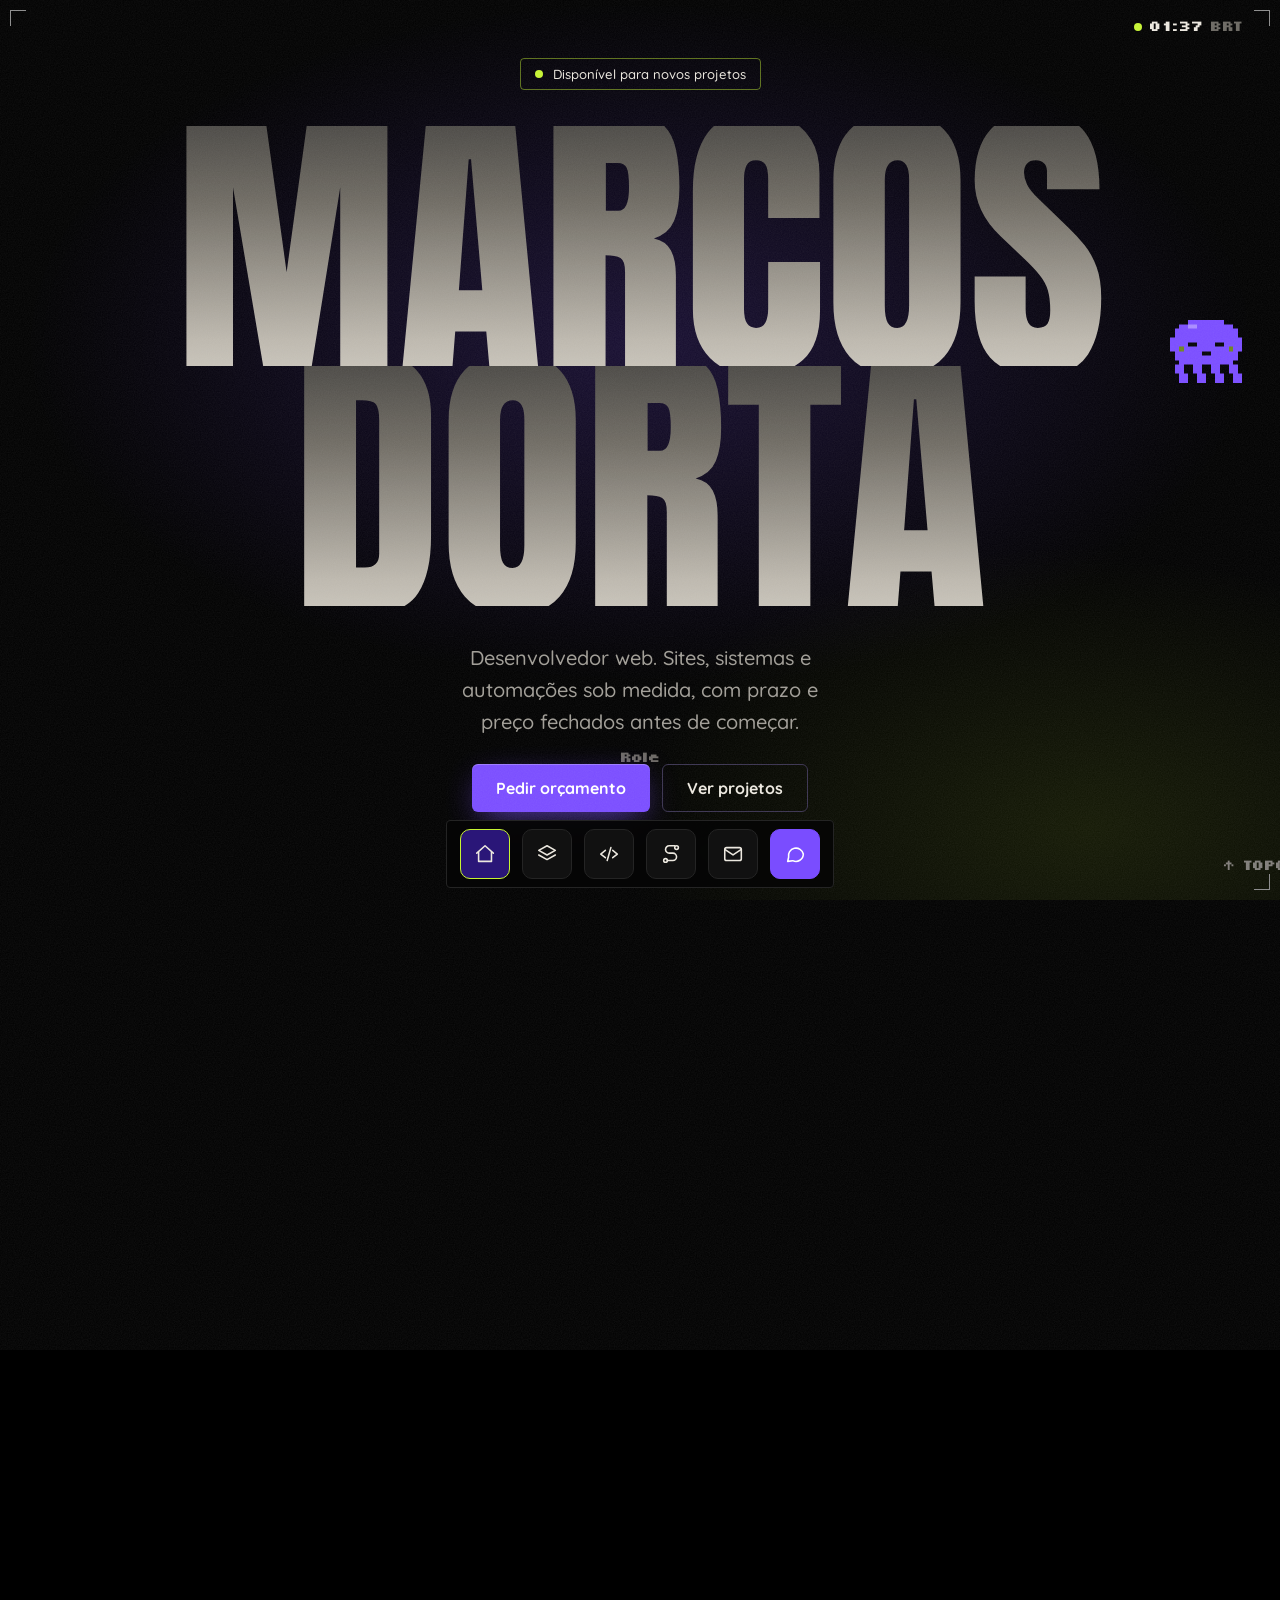
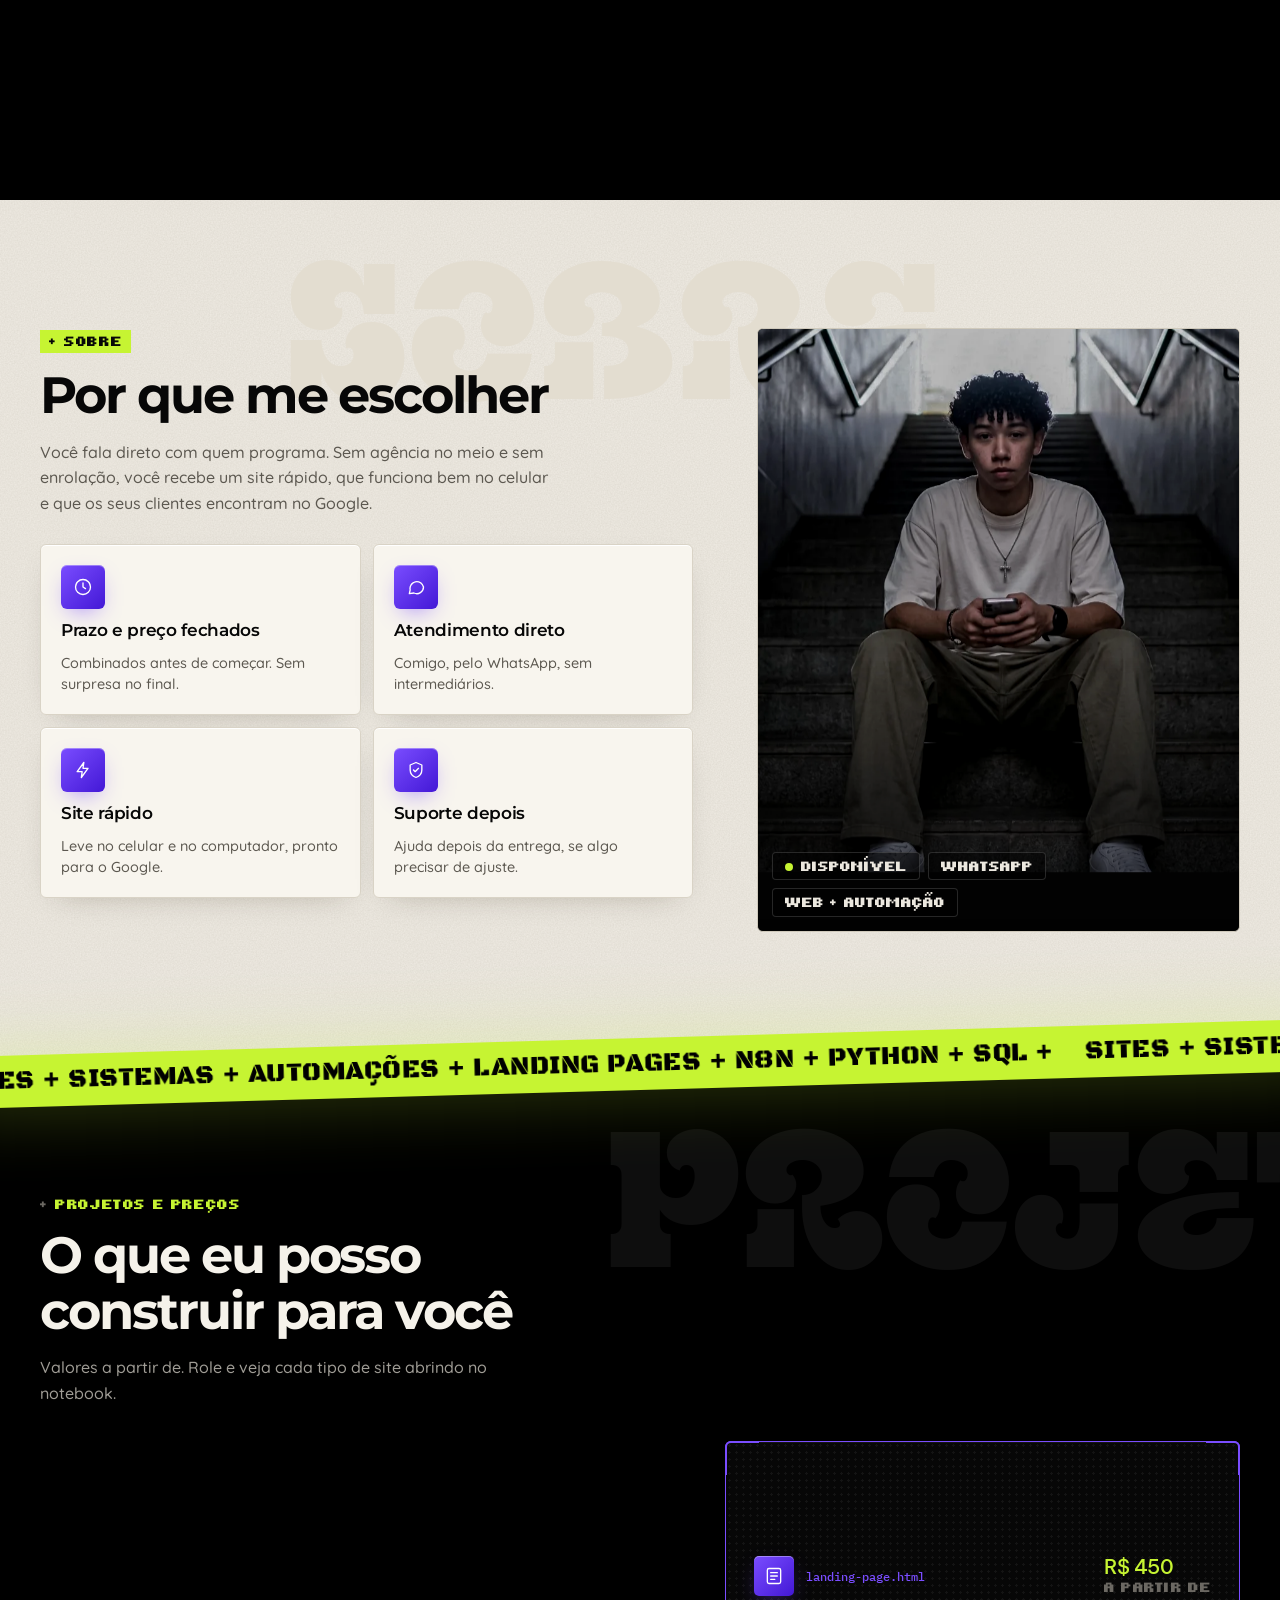
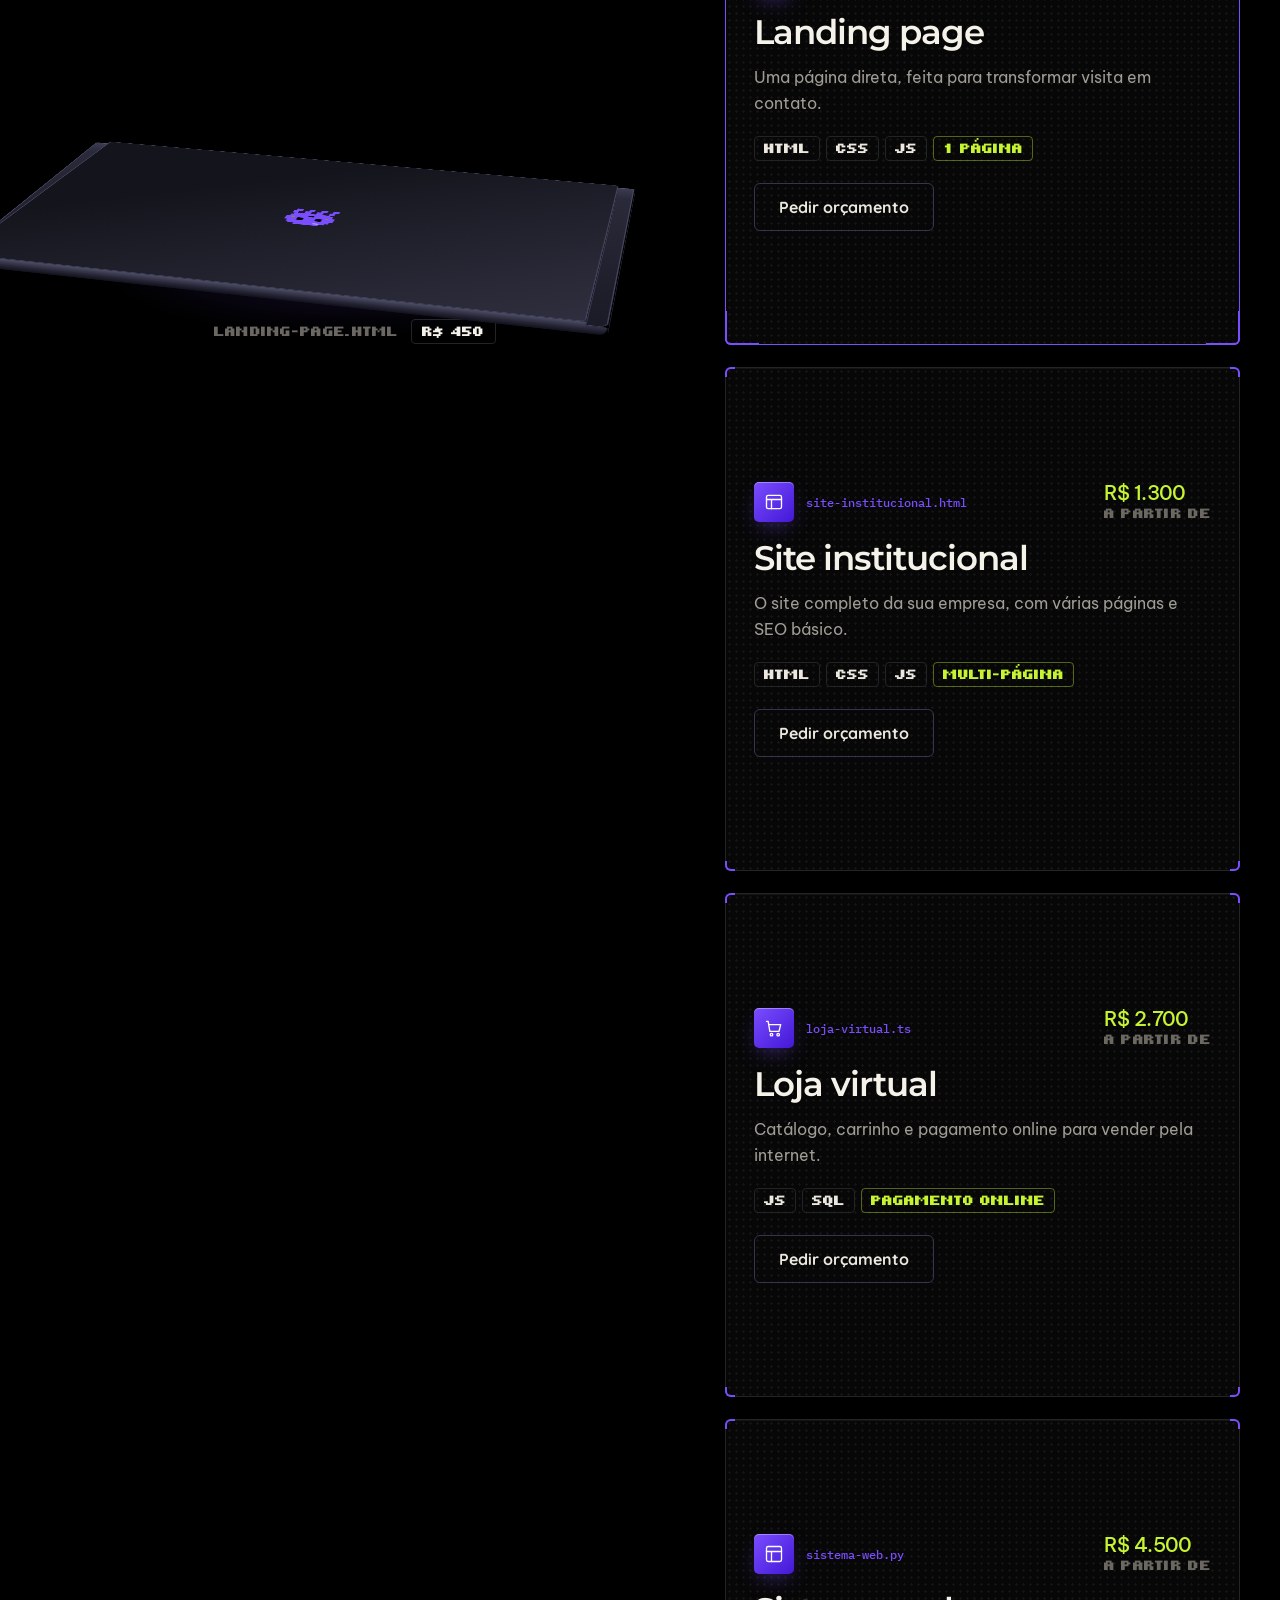
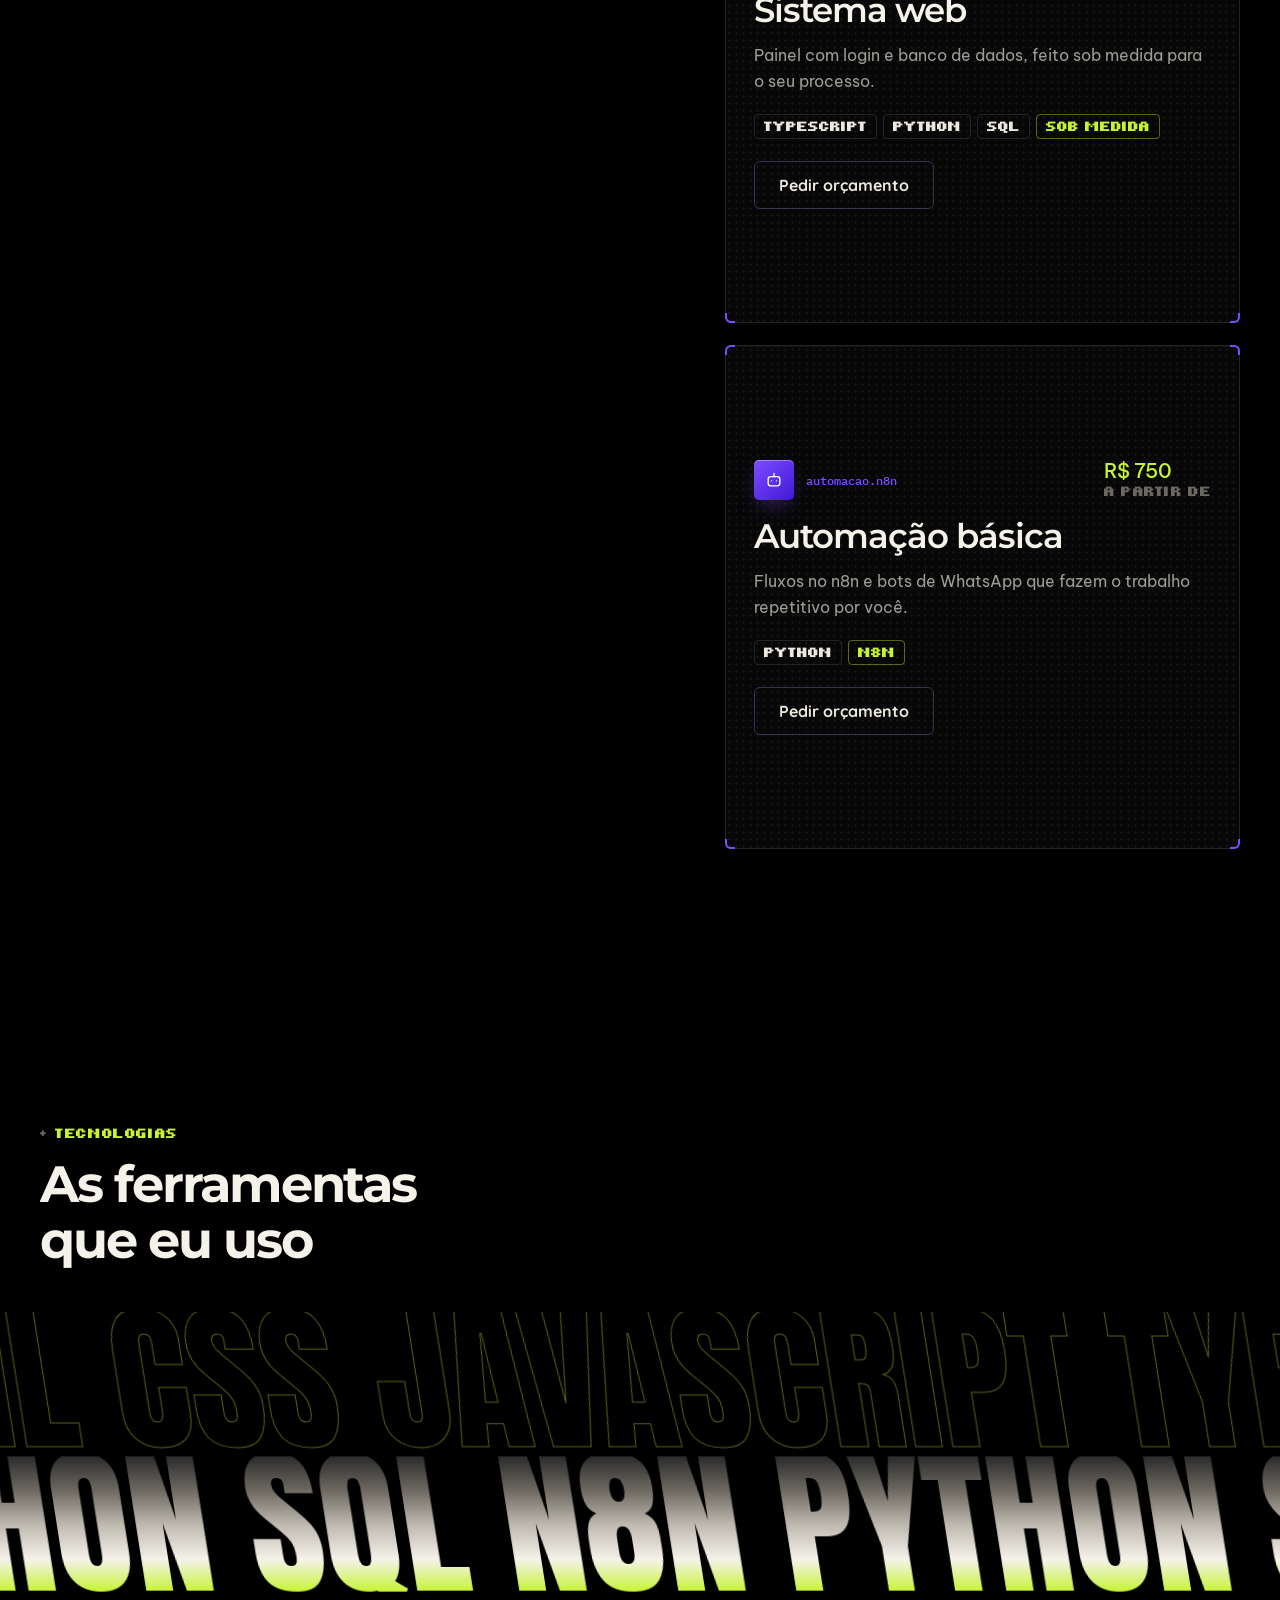
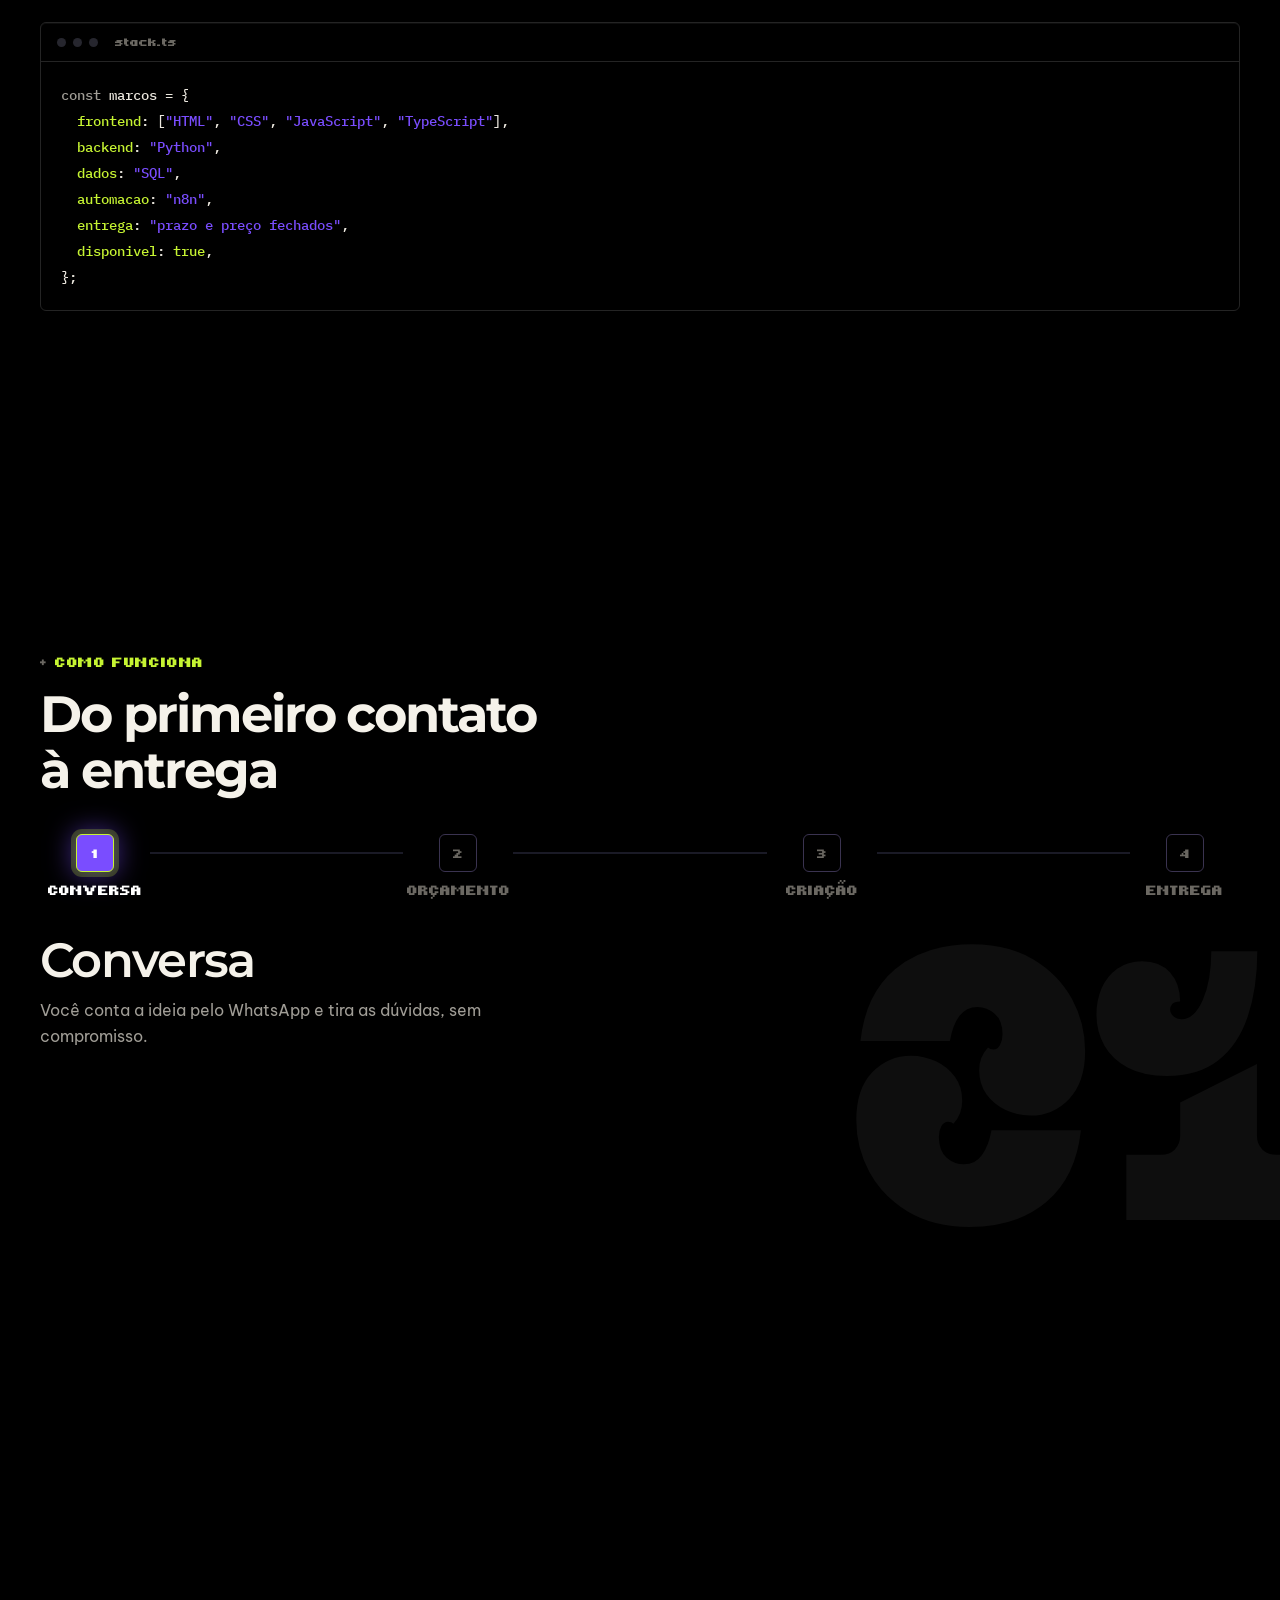
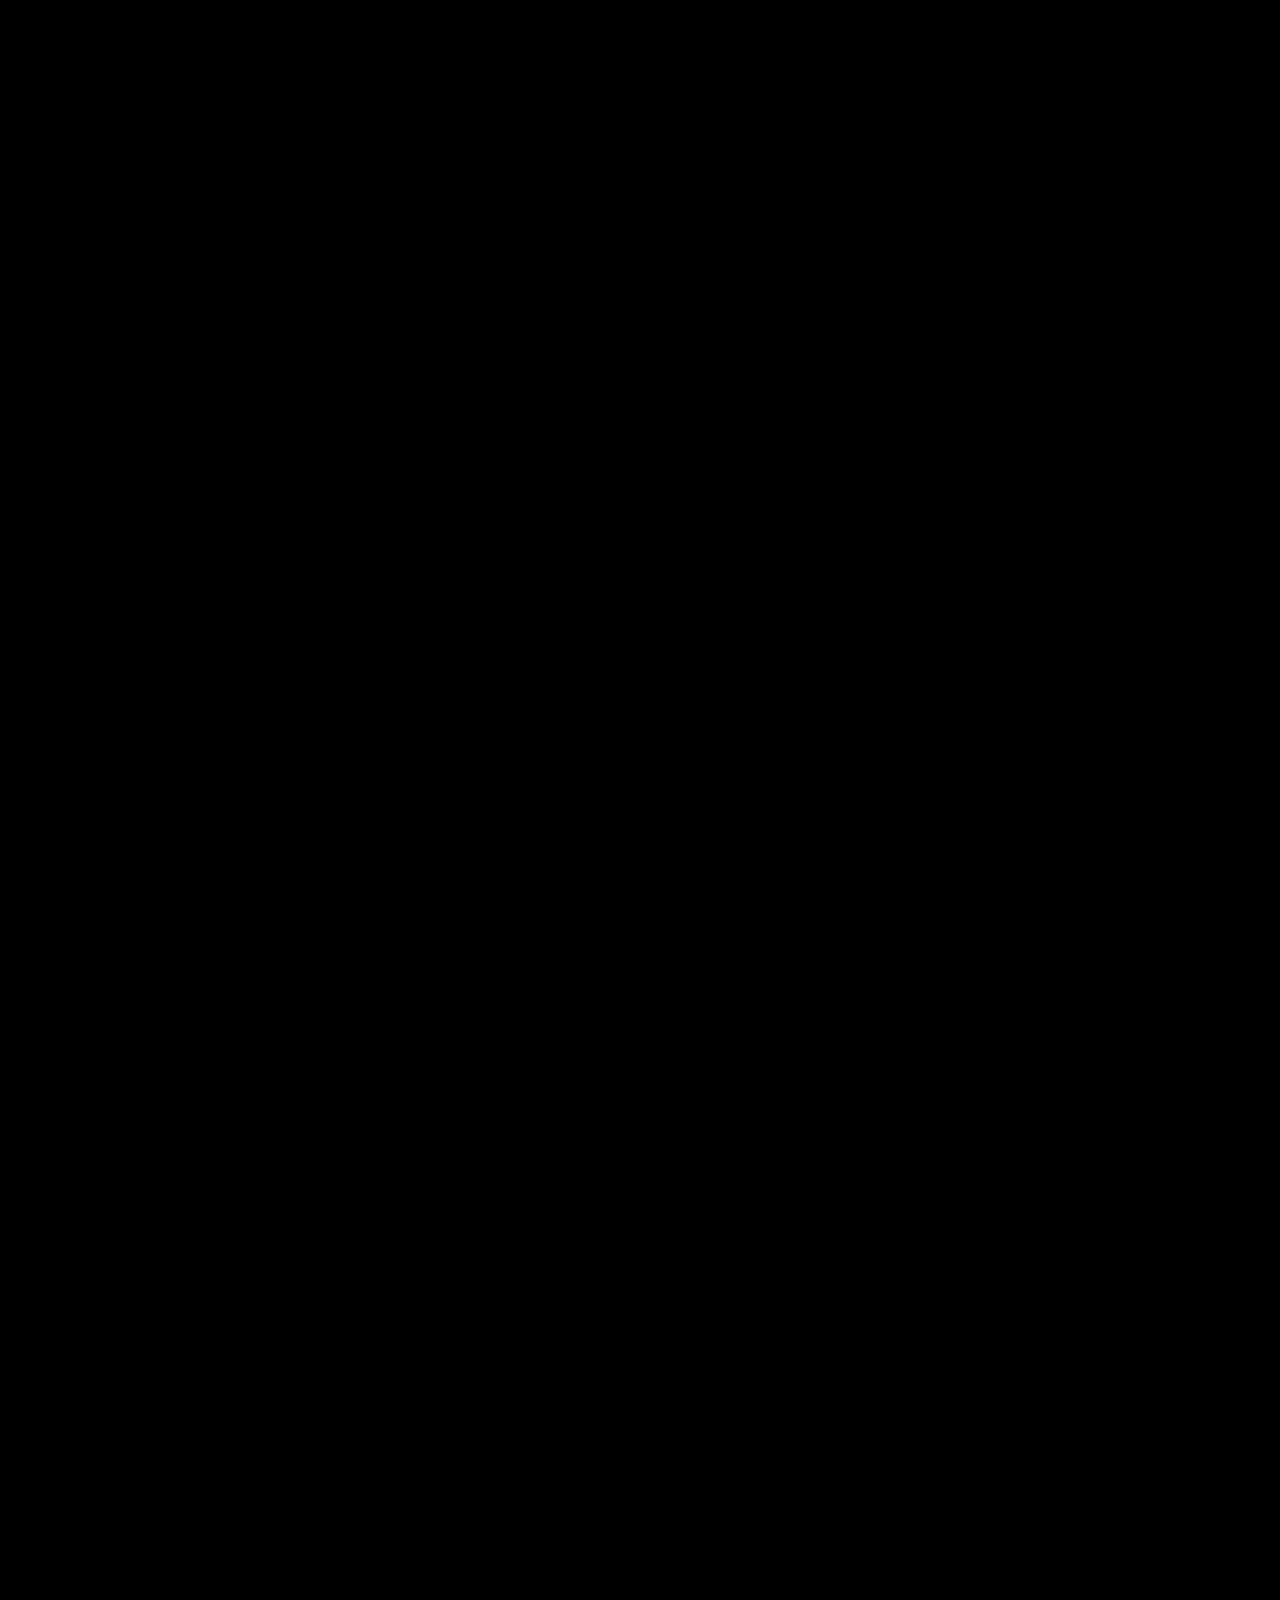
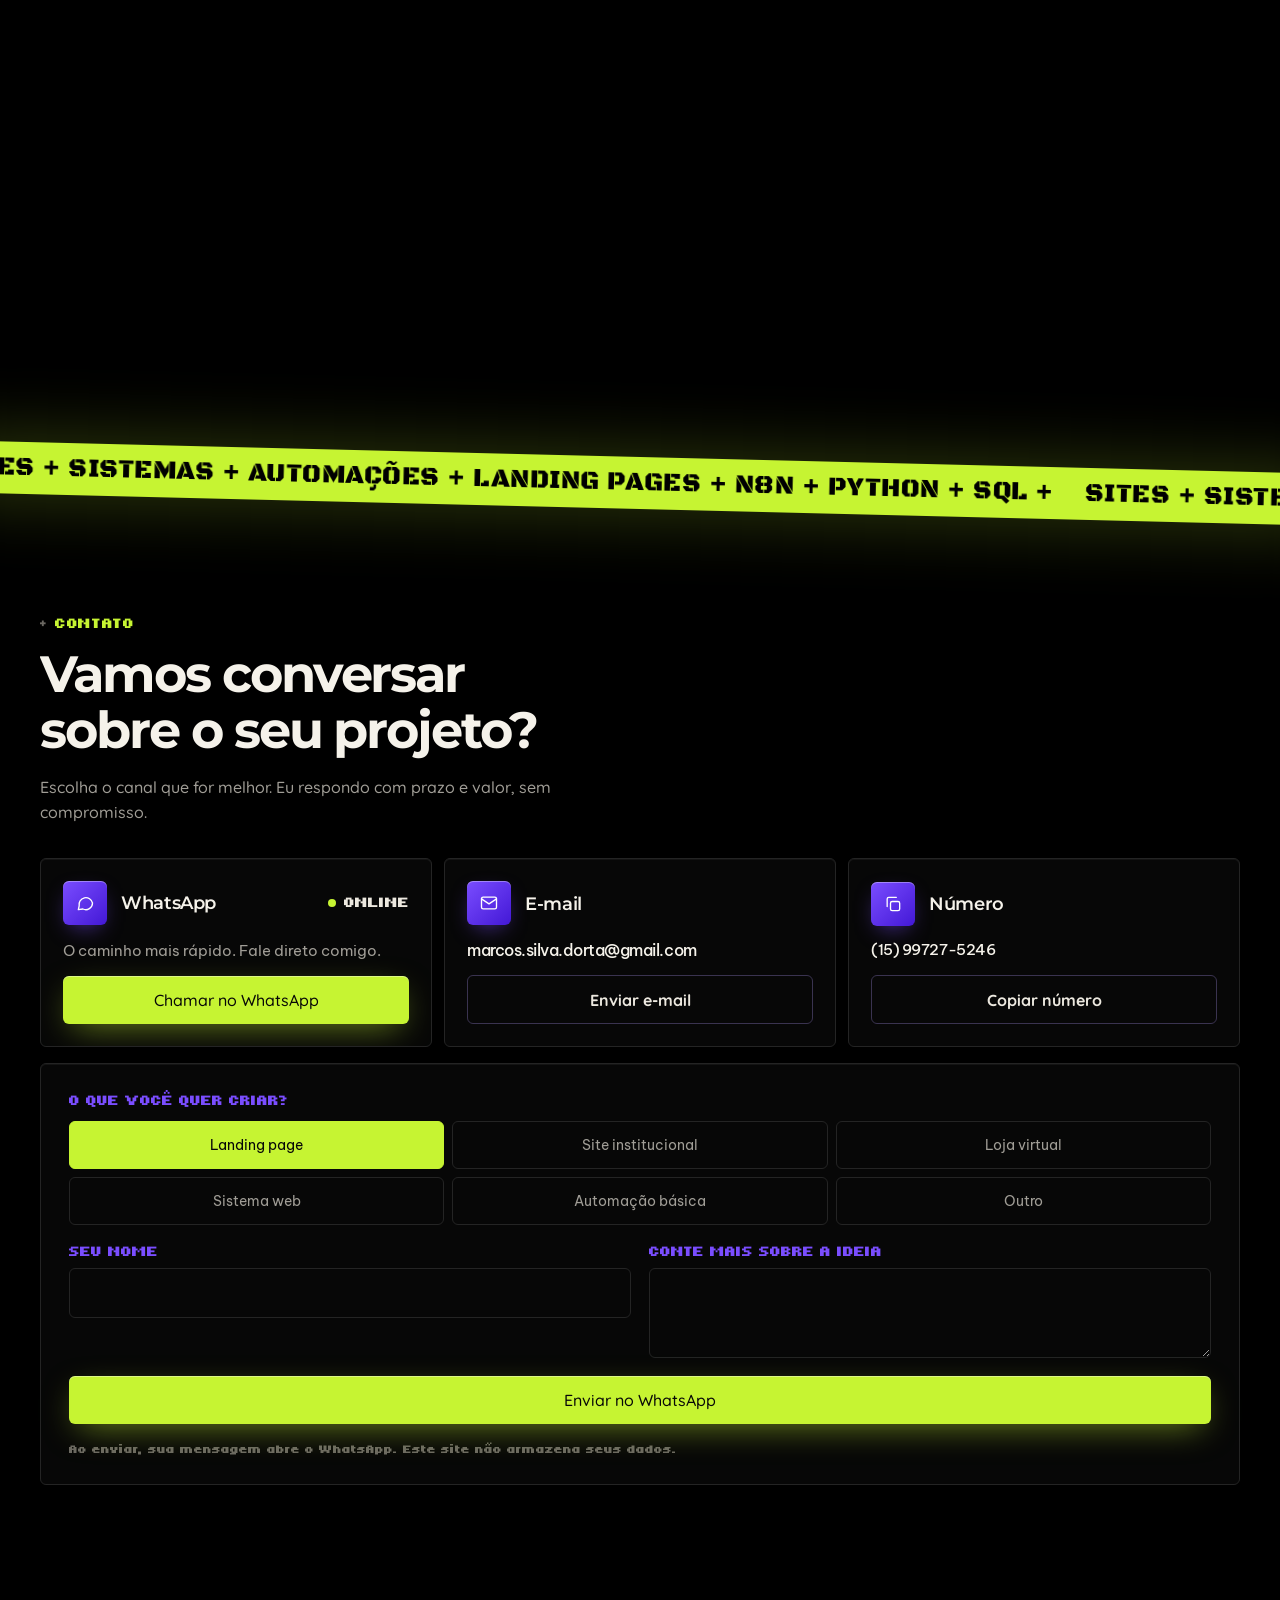
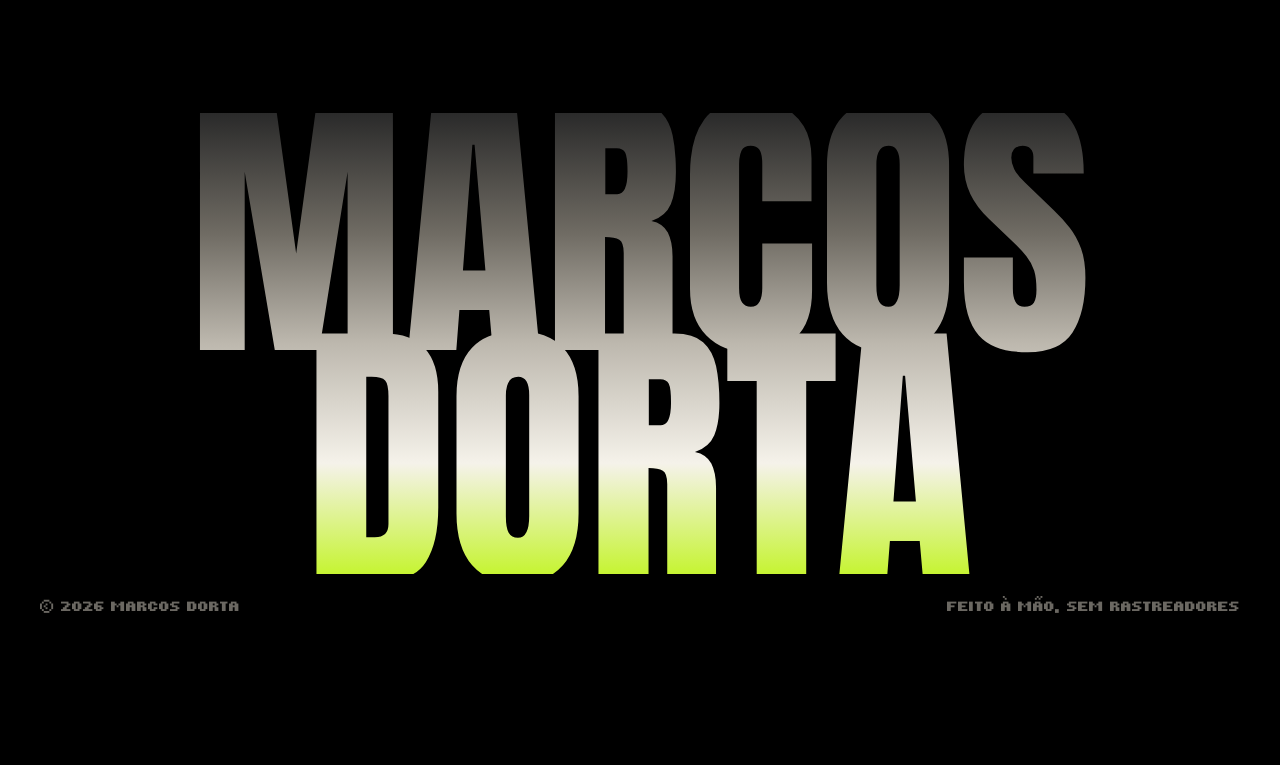
==== commit 26f90df9: "Atualiza o portfólio para a v3 Notebook 3D com os sites dos projetos, polvo em pixel art clicável, d" ====
--- a/index.html
+++ b/index.html
@@ -1,561 +1,620 @@
-<!doctype html>
-<html lang="pt-BR">
-<head>
-<meta charset="utf-8">
-<meta http-equiv="Content-Security-Policy" content="default-src 'none'; script-src 'self' 'sha256-Du+OJKJSbdUgz5nrHeWWINvez6XKDDU/tyj/5c2uvwo='; style-src 'self' 'unsafe-inline'; font-src 'self'; img-src 'self' data:; connect-src 'none'; form-action https://wa.me; base-uri 'none'; object-src 'none'">
-<meta name="viewport" content="width=device-width, initial-scale=1, viewport-fit=cover">
-<meta name="theme-color" content="#000000">
-<title>Marcos Dorta | Desenvolvedor Web</title>
-<meta name="description" content="Marcos Dorta, desenvolvedor web: sites, sistemas e automações sob medida, com prazo e preço fechados antes de começar.">
-<meta property="og:title" content="Marcos Dorta | Desenvolvedor Web">
-<meta property="og:description" content="Sites, sistemas e automações sob medida, com prazo e preço fechados antes de começar.">
-<meta property="og:type" content="website">
-<link rel="icon" href="data:image/svg+xml,%3Csvg xmlns='http://www.w3.org/2000/svg' viewBox='0 0 32 32'%3E%3Crect width='32' height='32' rx='8' fill='%23000'/%3E%3Cpath d='M7 22V10l9 8 9-8v12' fill='none' stroke='%237C5FDD' stroke-width='3' stroke-linecap='round' stroke-linejoin='round'/%3E%3C/svg%3E">
-<link rel="preload" href="fonts/Inter.woff2" as="font" type="font/woff2" crossorigin>
-<link rel="preload" href="fonts/Anton.woff2" as="font" type="font/woff2" crossorigin>
-<link rel="stylesheet" href="fonts/fonts.css">
-<script>document.documentElement.classList.add('js')</script>
-<style>
-  :root{
-    --bg:#000; --c1:#0b0b12; --c2:#12121b; --c3:#171721; --line:#292d30; --line2:#3b3a5a;
-    --ink:#ededf3; --white:#fff; --mute:#a1a4a5; --dim:#6e727a;
-    --vio:#7C5FDD; --lime:#C0DD5F; --vio2:#A992F0; --cob:#7C5FDD; --ember:#C0DD5F; --ok:#C0DD5F;
-    --sans:"Inter",system-ui,-apple-system,"Segoe UI",Roboto,sans-serif;
-    --disp:"Anton","Bebas Neue",Impact,"Arial Narrow",sans-serif;
-    --mono:"IBM Plex Mono",ui-monospace,Menlo,Consolas,monospace;
-    --ease:cubic-bezier(.32,.72,0,1); --ease2:cubic-bezier(.19,1,.22,1);
-    --gut:clamp(18px,5vw,40px);
-    --grad:linear-gradient(180deg,#2d2d38 0%,#6e6c70 26%,#b9b7bb 50%,#f1f1f1 76%,#C0DD5F 100%);
-  }
-  *{box-sizing:border-box;margin:0;padding:0}
-  html{overflow-x:clip;scroll-behavior:smooth;-webkit-text-size-adjust:100%}
-  body{background:var(--bg);color:var(--mute);font:400 1rem/1.6 var(--sans);overflow-x:clip;-webkit-font-smoothing:antialiased;padding-bottom:110px}
-  a{color:inherit;text-decoration:none}
-  button{font:inherit;color:inherit;background:none;border:0;cursor:pointer}
-  :focus-visible{outline:2px solid var(--vio2);outline-offset:3px}
-  ::selection{background:var(--lime);color:#000}
-  svg{display:block}
-  .wrap{width:min(1200px,100% - var(--gut)*2);margin-inline:auto;position:relative}
-  .mono{font-family:var(--mono);font-weight:500;text-transform:uppercase;letter-spacing:.02em}
-  .lbl{font:500 .75rem var(--mono);text-transform:uppercase;letter-spacing:.04em;color:var(--lime);margin-bottom:14px}
-  .lbl::before{content:"+ ";color:var(--dim)}
-  h2{font:500 clamp(2.1rem,9.5vw,3.5rem)/1.04 var(--sans);letter-spacing:-.05em;color:var(--white);margin-bottom:16px}
-  h3{font:500 1.5rem/1.15 var(--sans);letter-spacing:-.03em;color:var(--white)}
-  .lead{max-width:52ch;color:var(--mute)}
-  .dot{display:inline-block;width:8px;height:8px;border-radius:50%;background:var(--ember);flex:none}
-  .dot.live{animation:pulse 1.8s var(--ease2) infinite}
-  @keyframes pulse{0%{box-shadow:0 0 0 0 rgba(192,221,95,.55)}100%{box-shadow:0 0 0 9px rgba(192,221,95,0)}}
-
-  /* Botões */
-  .btn{display:inline-flex;align-items:center;justify-content:center;gap:10px;min-height:48px;padding:0 24px;border-radius:6px;font:500 1rem var(--sans);cursor:pointer;transition:transform .5s var(--ease),background .3s,border-color .3s;position:relative;overflow:hidden}
-  .btn.pri{background:var(--cob);color:#fff}
-  .btn.pri:hover{background:#8E74E6}
-  .btn.ghost{border:1px solid var(--line2);color:var(--ink)}
-  .btn.ghost:hover{border-color:var(--lime);color:var(--lime)}
-  .btn.lime{background:var(--lime);color:#0b0b12;font-weight:500}
-  .btn.lime:hover{background:#d3ee73}
-  .btn:active{transform:scale(.97)}
-
-  /* Moldura e cantos (animações nos quatro cantos) */
-  .frame{position:fixed;inset:10px;z-index:90;pointer-events:none}
-  .br{position:absolute;width:16px;height:16px;border:0 solid var(--vio);opacity:.8}
-  .br.tl{left:0;top:0;border-width:1px 0 0 1px;animation:corner 4s var(--ease2) infinite}
-  .br.tr{right:0;top:0;border-width:1px 1px 0 0;animation:corner 4s var(--ease2) 1s infinite}
-  .br.bl{left:0;bottom:0;border-width:0 0 1px 1px;animation:corner 4s var(--ease2) 3s infinite}
-  .br.brr{right:0;bottom:0;border-width:0 1px 1px 0;animation:corner 4s var(--ease2) 2s infinite}
-  @keyframes corner{0%,70%,100%{width:16px;height:16px}85%{width:34px;height:34px}}
-  .prog{position:fixed;left:0;top:0;height:2px;width:100%;background:linear-gradient(90deg,var(--cob),var(--lime));transform-origin:0 50%;transform:scaleX(0);z-index:95}
-  .corner{position:fixed;z-index:85;display:flex;align-items:center;gap:8px;font:500 .68rem var(--mono);text-transform:uppercase;letter-spacing:.04em;color:var(--ink)}
-  .corner .dim{color:var(--dim)}
-  .corner.tr{right:calc(var(--gut) - 4px);top:18px}
-  .corner.bl,.corner.br{display:none}
-  @keyframes spin{to{transform:rotate(360deg)}}
-  #totop .arr{display:inline-block;transition:transform .5s var(--ease)}
-  #totop:hover .arr{transform:translateY(-4px)}
-
-  /* Hero monumento */
-  .hero{height:calc(100svh + 100vh);position:relative}
-  .hero-pin{position:sticky;top:0;height:100svh;display:flex;flex-direction:column;align-items:center;justify-content:center;text-align:center;overflow:hidden;padding:70px var(--gut) 100px}
-  .ann{border-color:rgba(192,221,95,.45)!important;display:inline-flex;align-items:center;gap:10px;padding:7px 14px;border:1px solid var(--line);border-radius:4px;font:400 .82rem var(--sans);color:var(--ink);margin-bottom:clamp(20px,4vh,40px);opacity:clamp(0,calc(1 - var(--p,0)*2.4),1);transform:translateY(calc(var(--p,0)*-30px))}
-  .nm{position:relative;display:block;font-size:clamp(6rem,min(31vw,calc((100svh - 410px) / 1.6)),18.75rem);line-height:.8;transform:scale(calc(1 + var(--p,0)*.1));opacity:clamp(0,calc(1 - (var(--p,0) - .55)*2.4),1)}
-  .ln{display:block;font-family:var(--disp);font-weight:400;text-transform:uppercase;letter-spacing:-.005em;white-space:nowrap}
-  .js .l1{transform:translate3d(calc(var(--p,0)*-26vw),0,0)}
-  .js .l2{transform:translate3d(calc(var(--p,0)*26vw),0,0)}
-  .lt{display:inline-block;background:var(--grad);background-size:100% 240%;background-position:0 calc(22% + var(--p,0)*60%);-webkit-background-clip:text;background-clip:text;color:transparent;transform:translateY(calc(var(--p,0)*var(--o,0)*1px))}
-  .js .lt{animation:letter .9s var(--ease2) both;animation-delay:calc(.15s + var(--i)*.06s)}
-  @keyframes letter{from{opacity:0;transform:translateY(60%)}to{opacity:1}}
-  .hero-sub{max-width:34ch;margin:clamp(22px,4vh,40px) auto 26px;font-size:clamp(1rem,4.2vw,1.25rem);color:var(--mute);opacity:clamp(0,calc(1 - var(--p,0)*2.2),1);transform:translateY(calc(var(--p,0)*-40px))}
-  .hero-cta{display:flex;flex-wrap:wrap;gap:12px;justify-content:center;opacity:clamp(0,calc(1 - var(--p,0)*2.2),1);transform:translateY(calc(var(--p,0)*-50px))}
-  .hint{position:absolute;left:50%;bottom:92px;transform:translateX(-50%);font:500 .68rem var(--mono);color:var(--dim);display:flex;flex-direction:column;align-items:center;gap:8px;opacity:clamp(0,calc(1 - var(--p,0)*6),1)}
-  @media (max-height:860px){.hint{display:none}}
-  .hint i{width:1px;height:34px;background:linear-gradient(var(--lime),transparent);animation:drop 1.8s var(--ease2) infinite;transform-origin:50% 0}
-  @keyframes drop{0%{transform:scaleY(0)}60%{transform:scaleY(1)}100%{transform:scaleY(1);opacity:0}}
-  .js .hero .rise{animation:rise .9s var(--ease2) both;animation-delay:var(--d,.9s)}
-  @keyframes rise{from{opacity:0;translate:0 24px}to{opacity:1;translate:0 0}}
-
-  /* Seções */
-  .sec{position:relative;padding:clamp(72px,14vw,128px) 0}
-  .gt{position:absolute;left:0;top:clamp(20px,6vw,60px);font:400 clamp(6rem,34vw,17rem)/.75 var(--disp);text-transform:uppercase;color:#0c0c13;white-space:nowrap;pointer-events:none;user-select:none;transform:translate3d(calc(var(--gx,0)*1px),0,0);z-index:0}
-  .sec .wrap{z-index:1}
-  .js .rv{opacity:0;transform:translateY(26px);transition:opacity .75s var(--ease),transform .75s var(--ease)}
-  .js .rv.v{opacity:1;transform:none}
-
-  /* Sobre */
-  .split{display:grid;gap:32px}
-  .photo{position:relative;border-radius:6px;overflow:hidden;border:1px solid var(--line);background:var(--c1);aspect-ratio:4/5;max-height:640px}
-  .photo img{position:absolute;inset:-8% 0;width:100%;height:116%;object-fit:cover;object-position:50% 30%;filter:saturate(.8) contrast(1.05);transform:translate3d(0,calc(var(--py,0)*1px),0)}
-  .photo::after{content:"";position:absolute;inset:0;background:linear-gradient(180deg,transparent 55%,rgba(0,0,0,.75))}
-  .photo .chips{position:absolute;left:14px;bottom:14px;right:14px;z-index:2;display:flex;flex-wrap:wrap;gap:8px}
-  .chip{display:inline-flex;align-items:center;gap:8px;padding:6px 12px;border:1px solid rgba(255,255,255,.15);background:rgba(0,0,0,.55);border-radius:4px;font:500 .68rem var(--mono);text-transform:uppercase;color:var(--ink)}
-  .why{display:grid;gap:12px;margin:28px 0}
-  .wc{position:relative;padding:20px;background:var(--c1);border:1px solid var(--line);border-radius:6px;display:grid;grid-template-columns:auto 1fr;gap:4px 16px;align-items:center;overflow:hidden;transform:perspective(900px) rotateX(calc(var(--ty,0)*1deg));transition:border-color .4s}
-  .wc:hover{border-color:var(--line2)}
-  .ico{width:44px;height:44px;border-radius:6px;display:grid;place-items:center;background:linear-gradient(to right bottom,#7C5FDD,#4f35b0);grid-row:span 2}
-  .ico svg{width:20px;height:20px;stroke:#fff;fill:none;stroke-width:1.6;stroke-linecap:round;stroke-linejoin:round}
-  .wc h3{font-size:1.05rem}
-  .wc p{font-size:.9rem;line-height:1.45}
-
-  /* Projetos + notebook 3D */
-  .pj{display:grid;gap:14px;margin-top:34px}
-  .pj-lap{touch-action:pan-y;position:sticky;top:60px;z-index:6;padding:10px 0 30px;background:linear-gradient(#000 80%,transparent)}
-  .pj-list{display:grid;gap:22px;padding-bottom:20px}
-  .lap{--W:clamp(250px,78vw,300px);--lh:calc(var(--W)*.62);--T:.55em;--Tb:.75em;position:relative;width:var(--W);height:calc(var(--lh) + var(--W)*.28);margin:0 auto;perspective:1500px;font-size:calc(var(--W)/58);animation:float 6s ease-in-out infinite}
-  @keyframes float{0%,100%{translate:0 0}50%{translate:0 -6px}}
-  .lap::before{content:"";position:absolute;left:2%;right:2%;bottom:-3%;height:24%;background:radial-gradient(closest-side,rgba(124,95,221,calc(.2 + var(--open,0)*.35)),transparent);filter:blur(12px);z-index:-1}
-  .lap-scene{position:absolute;inset:0;transform-style:preserve-3d;transform-origin:50% 64%;transform:rotateX(-17deg) rotateY(calc(var(--ry,-12deg) + var(--px,0deg)));transition:transform 1s var(--ease2)}
-  .lap.dragging .lap-scene{transition:transform .08s linear}
-  .lid{position:absolute;left:0;top:0;width:100%;height:var(--lh);transform-origin:50% 100%;transform:rotateX(var(--lean,-88deg));transform-style:preserve-3d}
-  .lid>*{position:absolute}
-  .lid-front,.lid-back{inset:0;border-radius:.45em;backface-visibility:hidden;-webkit-backface-visibility:hidden}
-  .lid-front{transform:translateZ(calc(var(--T)/2));background:#050509;border:1px solid #3a3a52;padding:.7em .7em .8em;box-shadow:inset 0 0 0 1px #000,0 0 5em rgba(124,95,221,calc(.04 + var(--open,0)*.25))}
-  .lid-front::after{content:"";position:absolute;inset:0;border-radius:inherit;pointer-events:none;background:linear-gradient(118deg,rgba(255,255,255,.09) 0%,rgba(255,255,255,.02) 34%,transparent 36%)}
-  .lid-back{transform:translateZ(calc(var(--T)/-2)) rotateY(180deg);background:linear-gradient(145deg,#2e2e3e,#14141c 70%);border:1px solid #444460;display:grid;place-items:center}
-  .lid-back svg{width:5em;height:auto;shape-rendering:crispEdges}
-  .le,.lr{top:0;width:var(--T);height:100%;background:linear-gradient(90deg,#44445c,#22222e)}
-  .le{left:0;transform:translateX(calc(var(--T)/-2)) rotateY(-90deg)}
-  .lr{right:0;transform:translateX(calc(var(--T)/2)) rotateY(90deg)}
-  .lt2{left:0;top:0;width:100%;height:var(--T);transform:translateY(calc(var(--T)/-2)) rotateX(90deg);background:linear-gradient(180deg,#4e4e68,#2c2c3c)}
-  .cam{position:absolute;left:50%;top:.28em;width:.34em;height:.34em;margin-left:-.17em;border-radius:50%;background:#1d1d2a;box-shadow:0 0 0 1px #2a2a3a;z-index:2}
-  .scr{position:relative;height:100%;border-radius:.2em;overflow:hidden;background:#04040a;display:flex;flex-direction:column;opacity:calc(.12 + var(--open,0)*.88)}
-  .scr::after{content:"";position:absolute;inset:0;pointer-events:none;background:repeating-linear-gradient(0deg,rgba(0,0,0,.18) 0 1px,transparent 1px 3px);opacity:.5}
-  .chrome{display:flex;align-items:center;gap:.5em;padding:.55em .8em;border-bottom:1px solid #1c1c28;font:500 .68em var(--mono);color:var(--dim);flex:none}
-  .chrome i{width:.55em;height:.55em;border-radius:50%;background:#2a2a36}
-  .chrome span{margin-left:.6em;padding:.15em .8em;border:1px solid #1f1f2c;border-radius:.3em;overflow:hidden;white-space:nowrap}
-  .pages{position:relative;flex:1}
-  .pg{position:absolute;inset:0;opacity:0;transform:translateY(7%) scale(.985);transition:opacity .6s var(--ease),transform .8s var(--ease);overflow:hidden}
-  .pg.on{opacity:1;transform:none}
-  .pg-in{animation:pgs 10s ease-in-out infinite alternate;animation-play-state:paused}
-  .pg.on .pg-in{animation-play-state:running}
-  @keyframes pgs{from{transform:translateY(0)}to{transform:translateY(-16%)}}
-  .base{position:absolute;left:-3%;top:var(--lh);width:106%;height:calc(var(--W)*.58);transform-origin:50% 0;transform:rotateX(90deg);transform-style:preserve-3d}
-  .base>*{position:absolute}
-  .deck{inset:0;border-radius:.3em .3em .8em .8em;background:linear-gradient(180deg,#3c3c52 0,#2a2a3a 9%,#1b1b27 100%);border:1px solid #4a4a66;box-shadow:inset 0 1px 0 rgba(255,255,255,.14)}
-  .deck>*{position:absolute}
-  .bf{left:0;top:100%;width:100%;height:var(--Tb);transform-origin:50% 0;transform:rotateX(-90deg);background:linear-gradient(#34344a,#10101a);border-radius:0 0 .8em .8em}
-  .bl,.br2{top:0;width:var(--Tb);height:100%}
-  .bl{left:0;transform-origin:0 0;transform:rotateY(90deg);background:linear-gradient(90deg,#2a2a3a,#10101a)}
-  .br2{right:0;transform-origin:100% 0;transform:rotateY(-90deg);background:linear-gradient(270deg,#2a2a3a,#10101a)}
-  .keys{left:8%;right:8%;top:11%;height:50%;display:grid;grid-template-columns:repeat(30,1fr);grid-template-rows:repeat(5,1fr);gap:.24em;position:absolute}
-  .keys i{background:linear-gradient(#1a1a26,#0e0e15);border:1px solid #2e2e44;border-bottom-color:#07070b;border-radius:.18em;box-shadow:inset 0 1px 0 rgba(255,255,255,.08)}
-  .keys i.sp{background:linear-gradient(#1a1a26,#0e0e15)}
-  .grl{top:12%;height:46%;width:2.4%;background:radial-gradient(circle,#07070b 36%,transparent 42%) 0 0/.5em .5em;opacity:.9}
-  .grl.a{left:3%}.grl.b{right:3%}
-  .trk{left:33%;right:33%;bottom:6%;height:23%;border-radius:.4em;border:1px solid #444460;background:linear-gradient(145deg,#232334,#14141e);box-shadow:inset 0 1px 0 rgba(255,255,255,.1)}
-  .led{right:9%;top:4%;width:.5em;height:.5em;border-radius:50%;background:#C0DD5F;box-shadow:0 0 .9em #C0DD5F;opacity:var(--open,0)}
-  .lap-cap{display:flex;justify-content:center;align-items:center;gap:12px;margin-top:6px;font-size:.7rem;color:var(--dim)}
-  .lap-cap b{color:var(--white);font-weight:500;padding:3px 10px;border:1px solid var(--line);border-radius:4px}
-  /* telas dos sites no notebook */
-  .pg .nav{display:flex;align-items:center;gap:1em;padding:.8em 1.2em;border-bottom:1px solid #161622}
-  .pg .lgo{width:1.3em;height:1.3em;border-radius:.2em;background:var(--lime)}
-  .pg .nl{width:3em;height:.45em;border-radius:1em;background:#2b2b3b}.pg .sp{margin-left:auto}
-  .pg .h1{display:block;height:1.7em;border-radius:.4em;background:#e8e8f0;margin:.5em 0}
-  .pg .p{display:block;height:.5em;border-radius:1em;background:#2b2b3b;margin:.5em 0}
-  .pg .cta{display:block;height:1.9em;width:7.5em;border-radius:2em;background:var(--cob);margin-top:1em}
-  .pg .hero2{padding:1.6em 1.4em}
-  .pg .grid3{display:grid;grid-template-columns:repeat(3,1fr);gap:.9em;padding:0 1.4em 1.4em}
-  .pg .cardm{border:1px solid #21213a;border-radius:.7em;padding:.8em;background:#0b0b12}
-  .pg .im{display:block;aspect-ratio:1.5;border-radius:.5em;background:linear-gradient(to right bottom,#3b2a7e,#7C5FDD);margin-bottom:.7em}
-  .pg .split{display:grid;grid-template-columns:1.1fr .9fr;gap:1.2em;align-items:center;padding:1.4em}
-  .pg .big{display:block;aspect-ratio:1.1;border-radius:.8em;background:linear-gradient(to right bottom,#26224f,#7C5FDD)}
-  .pg .pr{display:block;height:.55em;width:40%;border-radius:1em;background:var(--lime);margin-top:.4em}
-  .pg .dash{display:grid;grid-template-columns:5.5em 1fr;height:100%}
-  .pg .side{border-right:1px solid #161622;padding:1em .8em;display:grid;gap:.7em;align-content:start}
-  .pg .side i{display:block;height:.55em;border-radius:1em;background:#26263a}.pg .side i:first-child{background:var(--vio)}
-  .pg .main{padding:1em}
-  .pg .kpis{display:grid;grid-template-columns:repeat(3,1fr);gap:.7em;margin-bottom:.9em}
-  .pg .kpi{border:1px solid #21213a;border-radius:.6em;padding:.6em;background:#0b0b12}
-  .pg .kpi i{display:block;height:.5em;width:50%;border-radius:1em;background:#26263a;margin-bottom:.5em}.pg .kpi b{display:block;height:1em;width:70%;border-radius:.3em;background:#e8e8f0}
-  .pg .bars{display:flex;align-items:flex-end;gap:.5em;height:6em;border:1px solid #21213a;border-radius:.6em;padding:.7em;margin-bottom:.9em;background:#0b0b12}
-  .pg .bars i{flex:1;background:linear-gradient(var(--vio),#5a3fc4);border-radius:.25em .25em 0 0;height:var(--h);transform-origin:bottom}
-  .pg.on .bars i{animation:grow 1.2s var(--ease2) both}
-  @keyframes grow{from{transform:scaleY(.05)}}
-  .pg .tr{display:flex;gap:.8em;padding:.45em 0;border-bottom:1px solid #161622}.pg .tr i{display:block;height:.5em;border-radius:1em;background:#26263a;flex:1}.pg .tr i:first-child{flex:0 0 18%;background:#3a3a55}
-  .pg .flow{display:flex;align-items:center;justify-content:center;gap:0;padding:1.6em 1em 1em}
-  .pg .nd{width:4em;height:3em;border:1px solid #3b3a6a;border-radius:.7em;background:#0f0f1c;display:grid;place-items:center}
-  .pg .nd i{display:block;width:1.3em;height:1.3em;border-radius:.4em;background:var(--vio)}
-  .pg .ln3{width:2.6em;height:2px;background:linear-gradient(90deg,var(--vio),var(--cob));position:relative;overflow:hidden}
-  .pg .ln3::after{content:"";position:absolute;top:-1px;left:-30%;width:30%;height:4px;background:#fff;opacity:.8;animation:pulse2 1.6s linear infinite}
-  @keyframes pulse2{to{left:110%}}
-  .pg .chat{padding:1em 1.4em;display:grid;gap:.7em}
-  .pg .bub{height:2em;border-radius:1em;border:1px solid #2a2a3a;width:62%}
-  .pg .bub.r{margin-left:auto;background:var(--vio);border:0;width:48%}
-  .pc{position:relative;display:grid;gap:12px;min-height:34vh;align-content:center;padding:clamp(18px,4vw,28px);background:var(--c1);border:1px solid var(--line);border-radius:6px;transition:border-color .5s}
-  .pc.act{border-color:var(--vio)}
-  .pc .k{position:absolute;width:10px;height:10px;border:0 solid var(--vio);transition:width .6s var(--ease),height .6s var(--ease)}
-  .pc .k1{left:-1px;top:-1px;border-width:2px 0 0 2px;border-radius:6px 0 0 0}
-  .pc .k2{right:-1px;top:-1px;border-width:2px 2px 0 0;border-radius:0 6px 0 0}
-  .pc .k3{left:-1px;bottom:-1px;border-width:0 0 2px 2px;border-radius:0 0 0 6px}
-  .pc .k4{right:-1px;bottom:-1px;border-width:0 2px 2px 0;border-radius:0 0 6px 0}
-  .pc.act .k,.pc:hover .k{width:34px;height:34px}
-  .pc-h{display:flex;align-items:center;gap:12px}
-  .pc-h .ico{width:40px;height:40px;border-radius:5px}
-  .fname{font:500 .78rem var(--mono);color:var(--vio);overflow-wrap:anywhere}
-  .price{margin-left:auto;font:500 1.25rem var(--sans);letter-spacing:-.03em;color:var(--lime);white-space:nowrap}
-  .price small{display:block;font:400 .68rem var(--mono);color:var(--dim);text-transform:uppercase;text-align:right;letter-spacing:.02em}
-  .pc h3{font-size:clamp(1.6rem,6vw,2.2rem);letter-spacing:-.04em;margin:4px 0 2px}
-  .pc p{max-width:44ch}
-  .tags{display:flex;flex-wrap:wrap;gap:6px;margin:8px 0 10px}
-  .tag{padding:2px 9px;border:1px solid var(--line);border-radius:4px;font:500 .66rem var(--mono);text-transform:uppercase;color:var(--ink)}
-  .tag.em{color:var(--ember);border-color:rgba(192,221,95,.4)}
-  .pc .btn{justify-self:start}
-
-  /* Trecho claro */
-  .light{background:#f4f4f6;color:#4b4a52}
-  .light h2,.light h3{color:#0b0b12}
-  .light .lead,.light .wc p{color:#55545c}
-  .light .wc{background:#fff;border-color:#dcdce4}
-  .light .wc:hover{border-color:var(--vio)}
-  .light .gt{color:#e8e8ee}
-  .light .lbl{background:var(--lime);color:#0b0b12;display:inline-block;padding:3px 9px}
-  .light .lbl::before{color:#0b0b12}
-  .light .photo{border-color:#cfcfd8}
-  .corner,.frame{mix-blend-mode:difference}
-  .br{border-color:#fff!important;opacity:.55}
-  /* Tecnologias */
-  .mqs{overflow:hidden;margin:44px 0 30px;display:grid;gap:8px}
-  .mq-row{white-space:nowrap;font:400 clamp(4.5rem,24vw,10rem)/.85 var(--disp);text-transform:uppercase;color:transparent;-webkit-text-stroke:1px rgba(192,221,95,.42);width:max-content;transform:translate3d(calc(var(--mx,0)*1px),0,0);will-change:transform}
-  .mq-row.fill{background:var(--grad);background-size:100% 100%;-webkit-background-clip:text;background-clip:text;-webkit-text-stroke:0}
-  .code{border:1px solid var(--line);border-radius:6px;background:#000;overflow:hidden}
-  .code-b{display:flex;align-items:center;gap:7px;padding:12px 16px;border-bottom:1px solid var(--line)}
-  .code-b i{width:9px;height:9px;border-radius:50%;background:#26262e}
-  .code-b span{margin-left:10px;font:400 .75rem var(--mono);color:var(--dim)}
-  pre{padding:20px;font:400 clamp(.74rem,3.3vw,.9rem)/1.8 var(--mono);color:var(--ink);overflow-x:auto;white-space:pre}
-  pre .ln2{display:block;opacity:.25;transition:opacity .5s var(--ease)}
-  pre.v .ln2{opacity:1}
-  .kw{color:var(--mute)} pre .s{color:var(--vio)} pre .o{color:var(--ok)} pre .c{color:var(--lime)}
-
-  /* Processo (fixo, controlado pelo scroll) */
-  .proc{height:calc(100svh + 260vh);position:relative}
-  .proc-pin{position:sticky;top:0;height:100svh;display:flex;flex-direction:column;justify-content:center;overflow:hidden;padding:70px 0 110px}
-  .big{position:absolute;right:-2vw;bottom:90px;font:400 clamp(12rem,60vw,34rem)/.75 var(--disp);color:#0c0c13;pointer-events:none;user-select:none;transition:transform .8s var(--ease2),opacity .4s}
-  .steps{display:flex;align-items:flex-start;list-style:none;margin:36px 0 34px;position:relative;z-index:1}
-  .st{flex:none;width:clamp(62px,22vw,110px);display:flex;flex-direction:column;align-items:center;gap:10px;text-align:center;font:500 .68rem var(--mono);text-transform:uppercase;color:var(--dim);transition:color .5s}
-  .st .n{width:38px;height:38px;border-radius:6px;display:grid;place-items:center;font:500 .85rem var(--mono);border:1px solid var(--line2);background:#000;color:var(--dim);transition:background .5s,border-color .5s,color .5s,box-shadow .5s}
-  .st.done{color:var(--lime)}.st.done .n{background:var(--lime);border-color:var(--lime);color:#000}
-  .st.act{color:#fff}.st.act .n{background:var(--cob);border-color:var(--lime);color:#fff;box-shadow:0 0 0 5px rgba(192,221,95,.22),0 0 26px 4px rgba(124,95,221,.5)}
-  .sg{flex:1;height:2px;margin-top:18px;background:#1a1a26;position:relative;overflow:hidden}
-  .sg i{position:absolute;inset:0;background:linear-gradient(90deg,var(--cob),var(--lime));transform-origin:0 50%;transform:scaleX(var(--f,0))}
-  .caps{position:relative;min-height:150px;z-index:1}
-  .cap{position:absolute;inset:0 0 auto 0;opacity:0;transform:translateY(16px);transition:opacity .6s var(--ease),transform .6s var(--ease);pointer-events:none}
-  .cap.act{opacity:1;transform:none}
-  .cap h3{font-size:clamp(1.8rem,8vw,3.2rem);letter-spacing:-.05em;margin-bottom:10px}
-  .cap p{max-width:44ch}
-
-  /* Contato */
-  .cc-grid{display:grid;gap:12px;margin:32px 0 16px}
-  .cc{position:relative;display:grid;gap:14px;padding:22px;background:var(--c1);border:1px solid var(--line);border-radius:6px;overflow:hidden;transition:border-color .4s,transform .6s var(--ease);transform:perspective(900px) rotateX(calc(var(--ty,0)*1deg))}
-  .cc::before{content:"";position:absolute;inset:0;background:radial-gradient(260px circle at var(--mx,50%) var(--my,0%),rgba(192,221,95,.13),transparent 70%);opacity:0;transition:opacity .4s}
-  .cc:hover{border-color:var(--lime)}.cc:hover::before{opacity:1}
-  .cc>*{position:relative}
-  .cc-h{display:flex;align-items:center;gap:14px}
-  .cc-h h3{font-size:1.15rem}
-  .cc-h .st2{margin-left:auto;display:inline-flex;align-items:center;gap:8px;font:500 .66rem var(--mono);text-transform:uppercase;color:var(--ink)}
-  .cc p{font-size:.92rem}
-  .cc .btn{width:100%}
-  .num{font:500 1.35rem var(--sans);letter-spacing:-.03em;color:var(--white)}
-  form{margin-top:12px;padding:clamp(18px,4vw,28px);background:var(--c1);border:1px solid var(--line);border-radius:6px;display:grid;gap:18px}
-  fieldset{border:0}
-  legend{font:500 .75rem var(--mono);text-transform:uppercase;color:var(--vio);margin-bottom:12px}
-  .opts{display:grid;grid-template-columns:1fr 1fr;gap:8px}
-  .opts>span{position:relative;display:block}
-  .opts input{position:absolute;left:0;top:0;width:100%;height:100%;margin:0;opacity:0;pointer-events:none}
-  .opts label{display:flex;align-items:center;justify-content:center;text-align:center;min-height:48px;padding:8px 10px;border:1px solid var(--line);border-radius:6px;font:400 .9rem/1.25 var(--sans);color:var(--mute);cursor:pointer;transition:all .3s}
-  .opts label:hover{border-color:var(--ink);color:var(--ink)}
-  .opts input:checked+label{background:var(--lime);border-color:var(--lime);color:#0b0b12}
-  .opts input:focus-visible+label{outline:2px solid var(--vio2);outline-offset:2px}
-  .fld{display:grid;gap:8px;font:500 .72rem var(--mono);text-transform:uppercase;color:var(--vio)}
-  .fld input,.fld textarea{width:100%;background:transparent;color:var(--ink);border:1px solid var(--line);border-radius:6px;padding:14px 16px;font:400 1rem var(--sans);text-transform:none;transition:border-color .3s}
-  .fld input:focus,.fld textarea:focus{outline:none;border-color:var(--lime)}
-  .priv{font:400 .75rem var(--mono);color:var(--dim)}
-  .foot{padding:0 0 30px;overflow:hidden;position:relative}
-  .foot .nm2{display:block;font:400 clamp(6rem,30vw,18rem)/.8 var(--disp);text-transform:uppercase;text-align:center;background:var(--grad);-webkit-background-clip:text;background-clip:text;color:transparent;margin-top:clamp(40px,10vw,100px)}
-  .foot-m{display:flex;justify-content:space-between;flex-wrap:wrap;gap:8px 20px;font:500 .68rem var(--mono);text-transform:uppercase;color:var(--dim);padding-top:24px}
-
-  /* Dock (navegação com ampliação) */
-  .dock{position:fixed;left:0;right:0;bottom:max(12px,env(safe-area-inset-bottom));z-index:100;display:flex;justify-content:center;pointer-events:none}
-  .dock-in{position:relative;pointer-events:auto;display:flex;align-items:flex-end;gap:var(--dg,8px);height:var(--dh,60px);padding:0 14px 9px;touch-action:pan-y}
-  .dock-bg{position:absolute;inset:0;border-radius:4px;border:1px solid var(--line);background:rgba(11,11,18,.92);transform-origin:50% 100%;transform:scaleX(var(--sx,1));-webkit-backdrop-filter:blur(14px);backdrop-filter:blur(14px)}
-  .slot{position:relative;width:var(--b,42px);height:var(--b,42px);display:block;will-change:transform;-webkit-tap-highlight-color:transparent}
-  .di{position:absolute;inset:0;display:grid;place-items:center;border-radius:10px;background:var(--c3);border:1px solid var(--line);color:var(--ink);transform-origin:50% 100%;will-change:transform;transition:background .4s,border-color .4s}
-  .di svg{width:46%;height:46%;stroke:currentColor;fill:none;stroke-width:1.7;stroke-linecap:round;stroke-linejoin:round}
-  .slot.pri .di{background:var(--cob);border-color:var(--cob);color:#fff}
-  .slot.act .di{border-color:var(--lime);background:#231a4d}
-  .slot.pri.act .di{background:var(--cob)}
-  .tip{position:absolute;left:50%;bottom:100%;transform:translate(-50%,calc(var(--up,0)*-1px - 12px));padding:5px 10px;border:1px solid var(--line);border-radius:4px;background:#000;font:500 .66rem var(--mono);text-transform:uppercase;color:var(--ink);white-space:nowrap;opacity:0;pointer-events:none;transition:opacity .2s}
-  .slot.hot .tip{opacity:1}
-  .dock-in:hover .slot.hot .tip{opacity:1}
-
-  .trail{position:fixed;inset:0;width:100%;height:100%;z-index:69;pointer-events:none}
-  /* Polvo (pixel art) */
-  .octo{cursor:pointer;pointer-events:auto!important;position:fixed;right:max(4px,calc(var(--gut) - 14px));top:0;width:clamp(50px,12.5vw,72px);z-index:70;will-change:transform}
-  .octo svg{width:100%;height:auto;display:block;overflow:visible;image-rendering:pixelated}
-  .octo.blink .et{fill:#7C5FDD}
-  .bubl{position:absolute;left:30%;top:10%;width:5px;height:5px;background:var(--vio2);opacity:0}
-  .bubl.go{animation:bub 1.5s steps(8) forwards}
-  @keyframes bub{0%{opacity:.9;transform:translate(0,0)}100%{opacity:0;transform:translate(var(--bx,-16px),-56px)}}
-  @media (min-width:900px){
-    body{padding-bottom:120px}
-    .corner.bl,.corner.br{display:flex}
-    .corner.bl{left:var(--gut);bottom:26px}
-    .corner.br{right:var(--gut);bottom:26px}
-    .split{grid-template-columns:1.15fr .85fr;gap:64px;align-items:start}
-    .photo{position:sticky;top:110px}
-    .why{grid-template-columns:1fr 1fr}
-    .wc{grid-template-columns:1fr;gap:12px;align-items:start}
-    .ico{grid-row:auto}
-    .pj{grid-template-columns:1.1fr .9fr;gap:56px;align-items:start}
-    .pj-lap{top:96px;background:none;padding:0}
-    .lap{--W:min(560px,41vw)}
-    .pc{min-height:56vh}
-    .cc-grid{grid-template-columns:1fr 1fr 1fr}
-    .opts{grid-template-columns:repeat(3,1fr)}
-    form{grid-template-columns:1fr 1fr;align-items:start}
-    form fieldset,form .full{grid-column:1/-1}
-    .octo{right:3vw}
-    .corner{font-size:.72rem}
-  }
-  @media (max-width:899px){
-    .hero{height:calc(100svh + 70vh)}
-    .proc{height:calc(100svh + 220vh)}
-    .dock-bg{backdrop-filter:none;-webkit-backdrop-filter:none;background:#0b0b12}
-  }
-  @media (prefers-reduced-motion:reduce){
-    html{scroll-behavior:auto}
-    *,*::before,*::after{animation:none!important;transition:none!important}
-    .js .rv,.js .lt{opacity:1!important;transform:none!important}
-    .hero,.proc{height:auto}
-    .hero-pin,.proc-pin{position:relative;height:auto;min-height:100svh}
-    .cap{position:relative;opacity:1;transform:none;margin-bottom:18px}
-    .caps{min-height:0}
-    .lid{transform:rotateX(6deg)!important}
-    pre .ln2{opacity:1}
-  }
-</style>
-</head>
-<body>
-
-<div class="frame" aria-hidden="true"><i class="br tl"></i><i class="br tr"></i><i class="br bl"></i><i class="br brr"></i></div>
-<div class="prog" id="prog" aria-hidden="true"></div>
-
-<div class="corner tr" aria-hidden="true"><i class="dot live"></i><span id="clock">--:--</span><span class="dim">BRT</span></div>
-<div class="corner bl" aria-hidden="true"><span id="pct">000</span><span class="dim">%</span><span class="dim">/</span><span id="secname">Início</span></div>
-<button class="corner br" id="totop" type="button" aria-label="Voltar ao topo"><span class="arr">↑</span><span>Topo</span></button>
-
-<canvas class="trail" id="trail" aria-hidden="true"></canvas>
-<div class="octo" id="octo" aria-hidden="true">
-  <span class="bubl" id="b0"></span><span class="bubl" id="b1"></span><span class="bubl" id="b2"></span>
-  <svg id="osvg" viewBox="0 0 16 14" shape-rendering="crispEdges"></svg>
-</div>
-
-<nav class="dock" aria-label="Navegação principal">
-  <div class="dock-in" id="dock">
-    <div class="dock-bg" id="dockbg"></div>
-    <a class="slot" href="#inicio" data-sec="inicio"><span class="di"><svg viewBox="0 0 24 24"><path d="M3 11l9-8 9 8"/><path d="M5 10v10h14V10"/></svg></span><span class="tip">Início</span></a>
-    <a class="slot" href="#projetos" data-sec="projetos"><span class="di"><svg viewBox="0 0 24 24"><path d="M12 3l9 5-9 5-9-5z"/><path d="M3 13l9 5 9-5"/></svg></span><span class="tip">Projetos</span></a>
-    <a class="slot" href="#tecnologias" data-sec="tecnologias"><span class="di"><svg viewBox="0 0 24 24"><path d="M8 8l-5 4 5 4"/><path d="M16 8l5 4-5 4"/><path d="M14 5l-4 14"/></svg></span><span class="tip">Tecnologias</span></a>
-    <a class="slot" href="#processo" data-sec="processo"><span class="di"><svg viewBox="0 0 24 24"><circle cx="6" cy="19" r="2"/><circle cx="18" cy="5" r="2"/><path d="M8 19h6a4 4 0 0 0 0-8h-4a4 4 0 0 1 0-8h6"/></svg></span><span class="tip">Processo</span></a>
-    <a class="slot" href="#contato" data-sec="contato"><span class="di"><svg viewBox="0 0 24 24"><rect x="3" y="5" width="18" height="14" rx="2"/><path d="M3 7l9 6 9-6"/></svg></span><span class="tip">Contato</span></a>
-    <a class="slot pri" id="wa-dock" href="https://wa.me/5515997275246" target="_blank" rel="noopener"><span class="di"><svg viewBox="0 0 24 24"><path d="M21 12a8 8 0 0 1-11.5 7.2L4 20l1-4.5A8 8 0 1 1 21 12z"/></svg></span><span class="tip">WhatsApp</span></a>
-  </div>
-</nav>
-
-<main>
-  <section class="hero" id="inicio" data-pin>
-    <div class="hero-pin">
-      <div class="ann rise" style="--d:.5s"><i class="dot live"></i>Disponível para novos projetos</div>
-      <h1 class="nm" id="nm" aria-label="Marcos Dorta"><span class="ln l1" aria-hidden="true">MARCOS</span><span class="ln l2" aria-hidden="true">DORTA</span></h1>
-      <p class="hero-sub rise" style="--d:1.1s">Desenvolvedor web. Sites, sistemas e automações sob medida, com prazo e preço fechados antes de começar.</p>
-      <div class="hero-cta rise" style="--d:1.25s">
-        <a class="btn pri" id="wa-hero" href="https://wa.me/5515997275246" target="_blank" rel="noopener">Pedir orçamento</a>
-        <a class="btn ghost" href="#projetos">Ver projetos</a>
-      </div>
-      <div class="hint" aria-hidden="true">Role<i></i></div>
-    </div>
-  </section>
-
-  <section class="sec light" id="sobre" data-ghost="SOBRE">
-    <div class="gt" aria-hidden="true">Sobre</div>
-    <div class="wrap split">
-      <div>
-        <p class="lbl rv">Sobre</p>
-        <h2 class="rv">Por que me escolher</h2>
-        <p class="lead rv">Você fala direto com quem programa. Sem agência no meio e sem enrolação, você recebe um site rápido, que funciona bem no celular e que os seus clientes encontram no Google.</p>
-        <div class="why">
-          <div class="wc rv" data-tilt><span class="ico"><svg viewBox="0 0 24 24"><circle cx="12" cy="12" r="9"/><path d="M12 7v5l3 2"/></svg></span><h3>Prazo e preço fechados</h3><p>Combinados antes de começar. Sem surpresa no final.</p></div>
-          <div class="wc rv" data-tilt><span class="ico"><svg viewBox="0 0 24 24"><path d="M21 12a8 8 0 0 1-11.5 7.2L4 20l1-4.5A8 8 0 1 1 21 12z"/></svg></span><h3>Atendimento direto</h3><p>Comigo, pelo WhatsApp, sem intermediários.</p></div>
-          <div class="wc rv" data-tilt><span class="ico"><svg viewBox="0 0 24 24"><path d="M13 3L5 14h6l-1 7 8-11h-6l1-7z"/></svg></span><h3>Site rápido</h3><p>Leve no celular e no computador, pronto para o Google.</p></div>
-          <div class="wc rv" data-tilt><span class="ico"><svg viewBox="0 0 24 24"><path d="M12 3l7 3v6c0 4.5-3 7.5-7 9-4-1.5-7-4.5-7-9V6l7-3z"/><path d="M9 12l2 2 4-4"/></svg></span><h3>Suporte depois</h3><p>Ajuda depois da entrega, se algo precisar de ajuste.</p></div>
-        </div>
-      </div>
-      <figure class="photo rv" id="photo">
-        <img src="foto.webp" alt="Foto de Marcos Dorta" width="768" height="1376" loading="lazy" decoding="async">
-        <figcaption class="chips"><span class="chip"><i class="dot"></i>Disponível</span><span class="chip">WhatsApp</span><span class="chip">Web + Automação</span></figcaption>
-      </figure>
-    </div>
-  </section>
-
-  <section class="sec" id="projetos" data-ghost="PROJETOS">
-    <div class="gt" aria-hidden="true">Projetos</div>
-    <div class="wrap">
-      <p class="lbl rv">Projetos e preços</p>
-      <h2 class="rv">O que eu posso<br>construir para você</h2>
-      <p class="lead rv">Valores a partir de. Role e veja cada tipo de site abrindo no notebook.</p>
-      <div class="pj">
-        <div class="pj-lap" id="pjlap">
-          <div class="lap" id="lap"><div class="lap-scene">
-            <div class="lid">
-              <div class="le"></div><div class="lr"></div><div class="lt2"></div>
-              <div class="lid-back" id="lback"></div>
-              <div class="lid-front"><i class="cam"></i><div class="scr"><div class="chrome"><i></i><i></i><i></i><span id="url">seusite.com.br</span></div><div class="pages" id="pages"></div></div></div>
-            </div>
-            <div class="base">
-              <div class="deck"><i class="grl a"></i><i class="grl b"></i><div class="keys" id="keys"></div><div class="trk"></div><i class="led"></i></div>
-              <div class="bf"></div><div class="bl"></div><div class="br2"></div>
-            </div>
-          </div></div>
-          <p class="lap-cap mono"><span id="lcap">landing-page.html</span><b id="lprice">R$ 450</b></p>
-        </div>
-        <div class="pj-list" id="cards">
-        <article class="pc" data-v="lp" data-url="seusite.com.br" data-name="landing-page.html" data-price="R$ 450"><i class="k k1"></i><i class="k k2"></i><i class="k k3"></i><i class="k k4"></i>
-          <div class="pc-h"><span class="ico"><svg viewBox="0 0 24 24"><rect x="4" y="3" width="16" height="18" rx="2"/><path d="M8 8h8M8 12h8M8 16h5"/></svg></span><span class="fname">landing-page.html</span><span class="price">R$ 450<small>a partir de</small></span></div>
-          <h3>Landing page</h3><p>Uma página direta, feita para transformar visita em contato.</p>
-          <div class="tags"><span class="tag">html</span><span class="tag">css</span><span class="tag">js</span><span class="tag em">1 página</span></div>
-          <a class="btn ghost" data-wa="Landing page" href="https://wa.me/5515997275246" target="_blank" rel="noopener">Pedir orçamento</a></article>
-        <article class="pc" data-v="site" data-url="empresa.com.br" data-name="site-institucional.html" data-price="R$ 1.300"><i class="k k1"></i><i class="k k2"></i><i class="k k3"></i><i class="k k4"></i>
-          <div class="pc-h"><span class="ico"><svg viewBox="0 0 24 24"><rect x="3" y="4" width="18" height="16" rx="2"/><path d="M3 9h18M9 20V9"/></svg></span><span class="fname">site-institucional.html</span><span class="price">R$ 1.300<small>a partir de</small></span></div>
-          <h3>Site institucional</h3><p>O site completo da sua empresa, com várias páginas e SEO básico.</p>
-          <div class="tags"><span class="tag">html</span><span class="tag">css</span><span class="tag">js</span><span class="tag em">multi-página</span></div>
-          <a class="btn ghost" data-wa="Site institucional" href="https://wa.me/5515997275246" target="_blank" rel="noopener">Pedir orçamento</a></article>
-        <article class="pc" data-v="loja" data-url="loja.com.br" data-name="loja-virtual.ts" data-price="R$ 2.700"><i class="k k1"></i><i class="k k2"></i><i class="k k3"></i><i class="k k4"></i>
-          <div class="pc-h"><span class="ico"><svg viewBox="0 0 24 24"><path d="M3 4h2l2 12h11l2-8H6"/><circle cx="9" cy="20" r="1.5"/><circle cx="17" cy="20" r="1.5"/></svg></span><span class="fname">loja-virtual.ts</span><span class="price">R$ 2.700<small>a partir de</small></span></div>
-          <h3>Loja virtual</h3><p>Catálogo, carrinho e pagamento online para vender pela internet.</p>
-          <div class="tags"><span class="tag">js</span><span class="tag">sql</span><span class="tag em">pagamento online</span></div>
-          <a class="btn ghost" data-wa="Loja virtual" href="https://wa.me/5515997275246" target="_blank" rel="noopener">Pedir orçamento</a></article>
-        <article class="pc" data-v="sys" data-url="app.seusistema.com" data-name="sistema-web.py" data-price="R$ 4.500"><i class="k k1"></i><i class="k k2"></i><i class="k k3"></i><i class="k k4"></i>
-          <div class="pc-h"><span class="ico"><svg viewBox="0 0 24 24"><rect x="3" y="3" width="18" height="18" rx="2"/><path d="M3 9h18M9 21V9"/></svg></span><span class="fname">sistema-web.py</span><span class="price">R$ 4.500<small>a partir de</small></span></div>
-          <h3>Sistema web</h3><p>Painel com login e banco de dados, feito sob medida para o seu processo.</p>
-          <div class="tags"><span class="tag">typescript</span><span class="tag">python</span><span class="tag">sql</span><span class="tag em">sob medida</span></div>
-          <a class="btn ghost" data-wa="Sistema web" href="https://wa.me/5515997275246" target="_blank" rel="noopener">Pedir orçamento</a></article>
-        <article class="pc" data-v="bot" data-url="whatsapp / n8n" data-name="automacao.n8n" data-price="R$ 750"><i class="k k1"></i><i class="k k2"></i><i class="k k3"></i><i class="k k4"></i>
-          <div class="pc-h"><span class="ico"><svg viewBox="0 0 24 24"><rect x="5" y="8" width="14" height="11" rx="3"/><path d="M12 8V4M9 13h.01M15 13h.01"/></svg></span><span class="fname">automacao.n8n</span><span class="price">R$ 750<small>a partir de</small></span></div>
-          <h3>Automação básica</h3><p>Fluxos no n8n e bots de WhatsApp que fazem o trabalho repetitivo por você.</p>
-          <div class="tags"><span class="tag">python</span><span class="tag em">n8n</span></div>
-          <a class="btn ghost" data-wa="Automação básica" href="https://wa.me/5515997275246" target="_blank" rel="noopener">Pedir orçamento</a></article>
-        </div>
-      </div>
-    </div>
-  </section>
-
-  <section class="sec" id="tecnologias" data-ghost="STACK">
-    <div class="wrap">
-      <p class="lbl rv">Tecnologias</p>
-      <h2 class="rv">As ferramentas<br>que eu uso</h2>
-    </div>
-    <div class="mqs" aria-hidden="true">
-      <div class="mq-row" data-mq="-1">HTML CSS JavaScript TypeScript HTML CSS JavaScript TypeScript</div>
-      <div class="mq-row fill" data-mq="1">Python SQL n8n Python SQL n8n Python SQL n8n</div>
-    </div>
-    <div class="wrap">
-      <div class="code rv">
-        <div class="code-b"><i></i><i></i><i></i><span>stack.ts</span></div>
-        <pre id="code"><span class="ln2"><span class="kw">const</span> marcos = {</span><span class="ln2">  <span class="c">frontend</span>: [<span class="s">"HTML"</span>, <span class="s">"CSS"</span>, <span class="s">"JavaScript"</span>, <span class="s">"TypeScript"</span>],</span><span class="ln2">  <span class="c">backend</span>: <span class="s">"Python"</span>,</span><span class="ln2">  <span class="c">dados</span>: <span class="s">"SQL"</span>,</span><span class="ln2">  <span class="c">automacao</span>: <span class="s">"n8n"</span>,</span><span class="ln2">  <span class="c">entrega</span>: <span class="s">"prazo e preço fechados"</span>,</span><span class="ln2">  <span class="c">disponivel</span>: <span class="o">true</span>,</span><span class="ln2">};</span></pre>
-      </div>
-    </div>
-  </section>
-
-  <section class="proc" id="processo" data-pin>
-    <div class="proc-pin">
-      <div class="big" id="big" aria-hidden="true">01</div>
-      <div class="wrap">
-        <p class="lbl">Como funciona</p>
-        <h2>Do primeiro contato<br>à entrega</h2>
-        <ol class="steps" id="steps" aria-label="Etapas do projeto">
-          <li class="st act"><span class="n">1</span>Conversa</li><li class="sg" aria-hidden="true"><i></i></li>
-          <li class="st"><span class="n">2</span>Orçamento</li><li class="sg" aria-hidden="true"><i></i></li>
-          <li class="st"><span class="n">3</span>Criação</li><li class="sg" aria-hidden="true"><i></i></li>
-          <li class="st"><span class="n">4</span>Entrega</li>
-        </ol>
-        <div class="caps" id="caps">
-          <div class="cap act"><h3>Conversa</h3><p>Você conta a ideia pelo WhatsApp e tira as dúvidas, sem compromisso.</p></div>
-          <div class="cap"><h3>Orçamento</h3><p>Prazo e preço fechados antes de começar. Sem surpresa no final.</p></div>
-          <div class="cap"><h3>Criação</h3><p>Eu construo o projeto sob medida, pensado para o celular e para o Google.</p></div>
-          <div class="cap"><h3>Entrega</h3><p>Publicação e suporte depois da entrega, se algo precisar de ajuste.</p></div>
-        </div>
-      </div>
-    </div>
-  </section>
-
-  <section class="sec" id="contato" data-ghost="CONTATO">
-    <div class="gt" aria-hidden="true">Contato</div>
-    <div class="wrap">
-      <p class="lbl rv">Contato</p>
-      <h2 class="rv">Vamos conversar<br>sobre o seu projeto?</h2>
-      <p class="lead rv">Escolha o canal que for melhor. Eu respondo com prazo e valor, sem compromisso.</p>
-      <div class="cc-grid">
-        <div class="cc rv" data-tilt data-glow>
-          <div class="cc-h"><span class="ico"><svg viewBox="0 0 24 24"><path d="M21 12a8 8 0 0 1-11.5 7.2L4 20l1-4.5A8 8 0 1 1 21 12z"/></svg></span><h3>WhatsApp</h3><span class="st2"><i class="dot live"></i>Online</span></div>
-          <p>O caminho mais rápido. Fale direto comigo.</p>
-          <a class="btn lime" id="wa-card" href="https://wa.me/5515997275246" target="_blank" rel="noopener">Chamar no WhatsApp</a>
-        </div>
-        <div class="cc rv" data-tilt data-glow>
-          <div class="cc-h"><span class="ico"><svg viewBox="0 0 24 24"><rect x="3" y="5" width="18" height="14" rx="2"/><path d="M3 7l9 6 9-6"/></svg></span><h3>E-mail</h3></div>
-          <p class="num" style="font-size:1rem;overflow-wrap:anywhere">marcos.silva.dorta@gmail.com</p>
-          <a class="btn ghost" href="mailto:marcos.silva.dorta@gmail.com">Enviar e-mail</a>
-        </div>
-        <div class="cc rv" data-tilt data-glow>
-          <div class="cc-h"><span class="ico"><svg viewBox="0 0 24 24"><rect x="9" y="9" width="11" height="11" rx="2"/><path d="M5 15V6a2 2 0 0 1 2-2h9"/></svg></span><h3>Número</h3></div>
-          <p class="num">(15) 99727-5246</p>
-          <button class="btn ghost" type="button" id="copy">Copiar número</button>
-        </div>
-      </div>
-      <form id="form" class="rv" action="https://wa.me/5515997275246" method="get" target="_blank">
-        <fieldset>
-          <legend>O que você quer criar?</legend>
-          <div class="opts">
-            <span><input type="radio" name="tipo" id="o1" value="Landing page" checked><label for="o1">Landing page</label></span>
-            <span><input type="radio" name="tipo" id="o2" value="Site institucional"><label for="o2">Site institucional</label></span>
-            <span><input type="radio" name="tipo" id="o3" value="Loja virtual"><label for="o3">Loja virtual</label></span>
-            <span><input type="radio" name="tipo" id="o4" value="Sistema web"><label for="o4">Sistema web</label></span>
-            <span><input type="radio" name="tipo" id="o5" value="Automação básica"><label for="o5">Automação básica</label></span>
-            <span><input type="radio" name="tipo" id="o6" value="Outro"><label for="o6">Outro</label></span>
-          </div>
-        </fieldset>
-        <label class="fld">Seu nome<input name="nome" autocomplete="name" maxlength="80" required></label>
-        <label class="fld">Conte mais sobre a ideia<textarea name="text" rows="3" maxlength="800"></textarea></label>
-        <button class="btn lime full" type="submit">Enviar no WhatsApp</button>
-        <p class="priv full">Ao enviar, sua mensagem abre o WhatsApp. Este site não armazena seus dados.</p>
-      </form>
-    </div>
-  </section>
-</main>
-
-<footer class="foot">
-  <div class="wrap">
-    <span class="nm2" aria-hidden="true">Marcos Dorta</span>
-    <div class="foot-m"><span>© <span id="yr"></span> Marcos Dorta</span><span>Feito à mão, sem rastreadores</span></div>
-  </div>
-</footer>
-
-<script src="app.js" defer></script>
-</body>
-</html>
+<!doctype html>
+<html lang="pt-BR">
+<head>
+<meta charset="utf-8">
+<meta http-equiv="Content-Security-Policy" content="default-src 'none'; script-src 'self' 'sha256-Du+OJKJSbdUgz5nrHeWWINvez6XKDDU/tyj/5c2uvwo='; style-src 'self' 'unsafe-inline'; font-src 'self'; img-src 'self' data:; connect-src 'none'; form-action https://wa.me; base-uri 'none'; object-src 'none'">
+<meta name="viewport" content="width=device-width, initial-scale=1, viewport-fit=cover">
+<meta name="theme-color" content="#000000">
+<title>Marcos Dorta | Desenvolvedor Web</title>
+<meta name="description" content="Marcos Dorta, desenvolvedor web: sites, sistemas e automações sob medida, com prazo e preço fechados antes de começar.">
+<meta property="og:title" content="Marcos Dorta | Desenvolvedor Web">
+<meta property="og:description" content="Sites, sistemas e automações sob medida, com prazo e preço fechados antes de começar.">
+<meta property="og:type" content="website">
+<link rel="icon" href="data:image/svg+xml,%3Csvg xmlns='http://www.w3.org/2000/svg' viewBox='0 0 32 32'%3E%3Crect width='32' height='32' rx='8' fill='%23000'/%3E%3Cpath d='M7 22V10l9 8 9-8v12' fill='none' stroke='%237A4DFF' stroke-width='3' stroke-linecap='round' stroke-linejoin='round'/%3E%3C/svg%3E">
+<link rel="preload" href="fonts/BeVietnamPro-400.woff2" as="font" type="font/woff2" crossorigin>
+<link rel="preload" href="fonts/Montserrat.woff2" as="font" type="font/woff2" crossorigin>
+<link rel="preload" href="fonts/Tiny5Duo-400.woff2" as="font" type="font/woff2" crossorigin>
+<link rel="preload" href="fonts/Anton.woff2" as="font" type="font/woff2" crossorigin>
+<link rel="stylesheet" href="fonts/fonts.css">
+<script>document.documentElement.classList.add('js')</script>
+<style>
+  :root{
+    --bg:#000; --c1:#070707; --c2:#0c0c0c; --c3:#111111; --line:#242424; --line2:#3a3350;
+    --ink:#ECE8DF; --white:#F5F2EA; --mute:#A09D96; --dim:#6B6862;
+    --vio:#7A4DFF; --lime:#C6F432; --vio2:#A98BFF; --cob:#7A4DFF; --ember:#C6F432; --ok:#C6F432;
+    --sans:"Be Vietnam Pro",system-ui,-apple-system,"Segoe UI",Roboto,sans-serif;
+    --head:"Montserrat","Be Vietnam Pro",system-ui,sans-serif;
+    --soft:"Quicksand","Be Vietnam Pro",system-ui,sans-serif;
+    --pix:"Tiny5 Duo","Tiny5",ui-monospace,monospace;
+    --tick:"Black Ops One",Impact,"Arial Narrow",sans-serif;
+    --exile:"Exile","Anton",Impact,sans-serif;
+    --disp:"Anton","Bebas Neue",Impact,"Arial Narrow",sans-serif;
+    --code:"IBM Plex Mono",ui-monospace,Menlo,Consolas,monospace;
+    --mono:var(--pix);
+    --ease:cubic-bezier(.32,.72,0,1); --ease2:cubic-bezier(.19,1,.22,1);
+    --gut:clamp(18px,5vw,40px);
+    --grad:linear-gradient(180deg,#2a2a2a 0%,#6F6B63 26%,#BDB8AE 50%,#F5F2EA 76%,#C6F432 100%);
+  }
+  *{box-sizing:border-box;margin:0;padding:0}
+  html{overflow-x:clip;scroll-behavior:smooth;-webkit-text-size-adjust:100%}
+  body{background:var(--bg);color:var(--mute);font:400 1rem/1.6 var(--sans);overflow-x:clip;-webkit-font-smoothing:antialiased;padding-bottom:110px}
+  a{color:inherit;text-decoration:none}
+  button{font:inherit;color:inherit;background:none;border:0;cursor:pointer}
+  :focus-visible{outline:2px solid var(--vio2);outline-offset:3px}
+  ::selection{background:var(--lime);color:#000}
+  svg{display:block}
+  .wrap{width:min(1200px,100% - var(--gut)*2);margin-inline:auto;position:relative}
+  .mono{font-family:var(--mono);font-weight:500;text-transform:uppercase;letter-spacing:.02em}
+  .lbl{font:500 .75rem var(--mono);text-transform:uppercase;letter-spacing:.04em;color:var(--lime);margin-bottom:14px}
+  .lbl::before{content:"+ ";color:var(--dim)}
+  h2{font:700 clamp(1.9rem,8.4vw,3.2rem)/1.1 var(--head);letter-spacing:-.04em;color:var(--white);margin-bottom:16px}
+  h3{font:600 1.5rem/1.15 var(--head);letter-spacing:-.02em;color:var(--white)}
+  .lead{max-width:52ch;color:var(--mute)}
+  .dot{display:inline-block;width:8px;height:8px;border-radius:50%;background:var(--ember);flex:none}
+  .dot.live{animation:pulse 1.8s var(--ease2) infinite}
+  @keyframes pulse{0%{box-shadow:0 0 0 0 rgba(198,244,50,.55)}100%{box-shadow:0 0 0 9px rgba(198,244,50,0)}}
+
+  /* Botões */
+  .btn{display:inline-flex;align-items:center;justify-content:center;gap:10px;min-height:48px;padding:0 24px;border-radius:6px;font:700 1rem var(--soft);cursor:pointer;transition:transform .5s var(--ease),background .3s,border-color .3s;position:relative;overflow:hidden}
+  .btn.pri{background:var(--cob);color:#fff}
+  .btn.pri:hover{background:#9266FF}
+  .btn.ghost{border:1px solid var(--line2);color:var(--ink)}
+  .btn.ghost:hover{border-color:var(--lime);color:var(--lime)}
+  .btn.lime{background:var(--lime);color:#070707;font-weight:500}
+  .btn.lime:hover{background:#D9FF5A}
+  .btn:active{transform:scale(.97)}
+
+  /* Moldura e cantos (animações nos quatro cantos) */
+  .frame{position:fixed;inset:10px;z-index:90;pointer-events:none}
+  .br{position:absolute;width:16px;height:16px;border:0 solid var(--vio);opacity:.8}
+  .br.tl{left:0;top:0;border-width:1px 0 0 1px;animation:corner 4s var(--ease2) infinite}
+  .br.tr{right:0;top:0;border-width:1px 1px 0 0;animation:corner 4s var(--ease2) 1s infinite}
+  .br.bl{left:0;bottom:0;border-width:0 0 1px 1px;animation:corner 4s var(--ease2) 3s infinite}
+  .br.brr{right:0;bottom:0;border-width:0 1px 1px 0;animation:corner 4s var(--ease2) 2s infinite}
+  @keyframes corner{0%,70%,100%{width:16px;height:16px}85%{width:34px;height:34px}}
+  .prog{position:fixed;left:0;top:0;height:2px;width:100%;background:linear-gradient(90deg,var(--cob),var(--lime));transform-origin:0 50%;transform:scaleX(0);z-index:95}
+  .corner{position:fixed;z-index:85;display:flex;align-items:center;gap:8px;font:500 .68rem var(--mono);text-transform:uppercase;letter-spacing:.04em;color:var(--ink)}
+  .corner .dim{color:var(--dim)}
+  .corner.tr{right:calc(var(--gut) - 4px);top:18px}
+  .corner.bl,.corner.br{display:none}
+  @keyframes spin{to{transform:rotate(360deg)}}
+  #totop .arr{display:inline-block;transition:transform .5s var(--ease)}
+  #totop:hover .arr{transform:translateY(-4px)}
+
+  /* Hero monumento */
+  .hero{height:calc(100svh + 100vh);position:relative}
+  .hero-pin{position:sticky;top:0;height:100svh;display:flex;flex-direction:column;align-items:center;justify-content:center;text-align:center;overflow:hidden;padding:70px var(--gut) 100px}
+  .ann{border-color:rgba(198,244,50,.45)!important;display:inline-flex;align-items:center;gap:10px;padding:7px 14px;border:1px solid var(--line);border-radius:4px;font:400 .82rem var(--sans);color:var(--ink);margin-bottom:clamp(20px,4vh,40px);opacity:clamp(0,calc(1 - var(--p,0)*2.4),1);transform:translateY(calc(var(--p,0)*-30px))}
+  .nm{position:relative;display:block;font-size:clamp(6rem,min(31vw,calc((100svh - 410px) / 1.6)),18.75rem);line-height:.8;transform:scale(calc(1 + var(--p,0)*.1));opacity:clamp(0,calc(1 - (var(--p,0) - .55)*2.4),1)}
+  .ln{display:block;font-family:var(--disp);font-weight:400;text-transform:uppercase;letter-spacing:-.005em;white-space:nowrap}
+  .js .l1{transform:translate3d(calc(var(--p,0)*-26vw),0,0)}
+  .js .l2{transform:translate3d(calc(var(--p,0)*26vw),0,0)}
+  .lt{display:inline-block;background:var(--grad);background-size:100% 240%;background-position:0 calc(22% + var(--p,0)*60%);-webkit-background-clip:text;background-clip:text;color:transparent;transform:translateY(calc(var(--p,0)*var(--o,0)*1px))}
+  @keyframes letter{from{opacity:0;transform:translateY(60%)}to{opacity:1}}
+  .hero-sub{max-width:34ch;margin:clamp(22px,4vh,40px) auto 26px;font-size:clamp(1rem,4.2vw,1.25rem);color:var(--mute);opacity:clamp(0,calc(1 - var(--p,0)*2.2),1);transform:translateY(calc(var(--p,0)*-40px))}
+  .hero-cta{display:flex;flex-wrap:wrap;gap:12px;justify-content:center;opacity:clamp(0,calc(1 - var(--p,0)*2.2),1);transform:translateY(calc(var(--p,0)*-50px))}
+  .hint{position:absolute;left:50%;bottom:92px;transform:translateX(-50%);font:500 .68rem var(--mono);color:var(--dim);display:flex;flex-direction:column;align-items:center;gap:8px;opacity:clamp(0,calc(1 - var(--p,0)*6),1)}
+  @media (max-height:860px){.hint{display:none}}
+  .hint i{width:1px;height:34px;background:linear-gradient(var(--lime),transparent);animation:drop 1.8s var(--ease2) infinite;transform-origin:50% 0}
+  @keyframes drop{0%{transform:scaleY(0)}60%{transform:scaleY(1)}100%{transform:scaleY(1);opacity:0}}
+  .js .hero .rise{animation:rise .9s var(--ease2) both;animation-delay:var(--d,.9s)}
+  @keyframes rise{from{opacity:0;translate:0 24px}to{opacity:1;translate:0 0}}
+
+  /* Seções */
+  .sec{position:relative;padding:clamp(72px,14vw,128px) 0}
+  .gt{position:absolute;left:0;top:clamp(20px,6vw,60px);font:400 clamp(4.5rem,24vw,12rem)/.8 var(--exile);text-transform:uppercase;color:#0e0e0e;white-space:nowrap;pointer-events:none;user-select:none;transform:translate3d(calc(var(--gx,0)*1px),0,0);z-index:0}
+  .sec .wrap{z-index:1}
+  .js .rv{opacity:0;transform:translateY(26px);transition:opacity .75s var(--ease),transform .75s var(--ease)}
+  .js .rv.v{opacity:1;transform:none}
+
+  /* Sobre */
+  .split{display:grid;gap:32px}
+  .photo{position:relative;border-radius:6px;overflow:hidden;border:1px solid var(--line);background:var(--c1);aspect-ratio:4/5;max-height:640px}
+  .photo img{position:absolute;inset:-8% 0;width:100%;height:116%;object-fit:cover;object-position:50% 30%;filter:saturate(.8) contrast(1.05);transform:translate3d(0,calc(var(--py,0)*1px),0)}
+  .photo::after{content:"";position:absolute;inset:0;background:linear-gradient(180deg,transparent 55%,rgba(0,0,0,.75))}
+  .photo .chips{position:absolute;left:14px;bottom:14px;right:14px;z-index:2;display:flex;flex-wrap:wrap;gap:8px}
+  .chip{display:inline-flex;align-items:center;gap:8px;padding:6px 12px;border:1px solid rgba(255,255,255,.15);background:rgba(0,0,0,.55);border-radius:4px;font:500 .68rem var(--mono);text-transform:uppercase;color:var(--ink)}
+  .why{display:grid;gap:12px;margin:28px 0}
+  .wc{position:relative;padding:20px;background:var(--c1);border:1px solid var(--line);border-radius:6px;display:grid;grid-template-columns:auto 1fr;gap:4px 16px;align-items:center;overflow:hidden;transform:perspective(900px) rotateX(calc(var(--ty,0)*1deg));transition:border-color .4s}
+  .wc:hover{border-color:var(--line2)}
+  .ico{width:44px;height:44px;border-radius:6px;display:grid;place-items:center;background:linear-gradient(to right bottom,#7A4DFF,#4318D6);grid-row:span 2}
+  .ico svg{width:20px;height:20px;stroke:#fff;fill:none;stroke-width:1.6;stroke-linecap:round;stroke-linejoin:round}
+  .wc h3{font-size:1.05rem}
+  .wc p{font-size:.9rem;line-height:1.45}
+
+  /* Projetos + notebook 3D */
+  .pj{display:grid;gap:14px;margin-top:34px}
+  .pj-lap{touch-action:pan-y;position:sticky;top:60px;z-index:6;padding:10px 0 30px;background:linear-gradient(#000 80%,transparent)}
+  .pj-list{display:grid;gap:22px;padding-bottom:20px}
+  .lap{--W:clamp(250px,78vw,300px);--lh:calc(var(--W)*.62);--T:.55em;--Tb:.75em;position:relative;width:var(--W);height:calc(var(--lh) + var(--W)*.28);margin:0 auto;perspective:1500px;font-size:calc(var(--W)/58);animation:float 6s ease-in-out infinite}
+  @keyframes float{0%,100%{translate:0 0}50%{translate:0 -6px}}
+  .lap::before{content:"";position:absolute;left:2%;right:2%;bottom:-3%;height:24%;background:radial-gradient(closest-side,rgba(122,77,255,calc(.2 + var(--open,0)*.35)),transparent);filter:blur(12px);z-index:-1}
+  .lap-scene{position:absolute;inset:0;transform-style:preserve-3d;transform-origin:50% 64%;transform:rotateX(-17deg) rotateY(calc(var(--ry,-12deg) + var(--px,0deg)));transition:transform 1s var(--ease2)}
+  .lap.dragging .lap-scene{transition:transform .08s linear}
+  .lid{position:absolute;left:0;top:0;width:100%;height:var(--lh);transform-origin:50% 100%;transform:rotateX(var(--lean,-88deg));transform-style:preserve-3d}
+  .lid>*{position:absolute}
+  .lid-front,.lid-back{inset:0;border-radius:.45em;backface-visibility:hidden;-webkit-backface-visibility:hidden}
+  .lid-front{transform:translateZ(calc(var(--T)/2));background:#050509;border:1px solid #3a3a52;padding:.7em .7em .8em;box-shadow:inset 0 0 0 1px #000,0 0 5em rgba(122,77,255,calc(.04 + var(--open,0)*.25))}
+  .lid-front::after{content:"";position:absolute;inset:0;border-radius:inherit;pointer-events:none;background:linear-gradient(118deg,rgba(255,255,255,.09) 0%,rgba(255,255,255,.02) 34%,transparent 36%)}
+  .lid-back{transform:translateZ(calc(var(--T)/-2)) rotateY(180deg);background:linear-gradient(145deg,#2e2e3e,#14141c 70%);border:1px solid #444460;display:grid;place-items:center}
+  .lid-back svg{width:5em;height:auto;shape-rendering:crispEdges}
+  .le,.lr{top:0;width:var(--T);height:100%;background:linear-gradient(90deg,#44445c,#22222e)}
+  .le{left:0;transform:translateX(calc(var(--T)/-2)) rotateY(-90deg)}
+  .lr{right:0;transform:translateX(calc(var(--T)/2)) rotateY(90deg)}
+  .lt2{left:0;top:0;width:100%;height:var(--T);transform:translateY(calc(var(--T)/-2)) rotateX(90deg);background:linear-gradient(180deg,#4e4e68,#2c2c3c)}
+  .cam{position:absolute;left:50%;top:.28em;width:.34em;height:.34em;margin-left:-.17em;border-radius:50%;background:#1d1d2a;box-shadow:0 0 0 1px #2a2a3a;z-index:2}
+  .scr{position:relative;height:100%;border-radius:.2em;overflow:hidden;background:#04040a;display:flex;flex-direction:column;opacity:calc(.12 + var(--open,0)*.88)}
+  .scr::after{content:"";position:absolute;inset:0;pointer-events:none;background:repeating-linear-gradient(0deg,rgba(0,0,0,.18) 0 1px,transparent 1px 3px);opacity:.5}
+  .chrome{display:flex;align-items:center;gap:.5em;padding:.55em .8em;border-bottom:1px solid #1c1c28;font:500 .68em var(--code);color:var(--dim);flex:none}
+  .chrome i{width:.55em;height:.55em;border-radius:50%;background:#2a2a36}
+  .chrome span{margin-left:.6em;padding:.15em .8em;border:1px solid #1f1f2c;border-radius:.3em;overflow:hidden;white-space:nowrap}
+  .pages{position:relative;flex:1}
+  .pg{position:absolute;inset:0;opacity:0;transform:translateY(7%) scale(.985);transition:opacity .6s var(--ease),transform .8s var(--ease);overflow:hidden}
+  .pg.on{opacity:1;transform:none}
+  .pg-in{animation:pgs 10s ease-in-out infinite alternate;animation-play-state:paused}
+  .pg.on .pg-in{animation-play-state:running}
+  @keyframes pgs{from{transform:translateY(0)}to{transform:translateY(-16%)}}
+  .base{position:absolute;left:-3%;top:var(--lh);width:106%;height:calc(var(--W)*.58);transform-origin:50% 0;transform:rotateX(90deg);transform-style:preserve-3d}
+  .base>*{position:absolute}
+  .deck{inset:0;border-radius:.3em .3em .8em .8em;background:linear-gradient(180deg,#3c3c52 0,#2a2a3a 9%,#1b1b27 100%);border:1px solid #4a4a66;box-shadow:inset 0 1px 0 rgba(255,255,255,.14)}
+  .deck>*{position:absolute}
+  .bf{left:0;top:100%;width:100%;height:var(--Tb);transform-origin:50% 0;transform:rotateX(-90deg);background:linear-gradient(#34344a,#10101a);border-radius:0 0 .8em .8em}
+  .bl,.br2{top:0;width:var(--Tb);height:100%}
+  .bl{left:0;transform-origin:0 0;transform:rotateY(90deg);background:linear-gradient(90deg,#2a2a3a,#10101a)}
+  .br2{right:0;transform-origin:100% 0;transform:rotateY(-90deg);background:linear-gradient(270deg,#2a2a3a,#10101a)}
+  .keys{left:8%;right:8%;top:11%;height:50%;display:grid;grid-template-columns:repeat(30,1fr);grid-template-rows:repeat(5,1fr);gap:.24em;position:absolute}
+  .keys i{background:linear-gradient(#1a1a26,#0e0e15);border:1px solid #2e2e44;border-bottom-color:#07070b;border-radius:.18em;box-shadow:inset 0 1px 0 rgba(255,255,255,.08)}
+  .keys i.sp{background:linear-gradient(#1a1a26,#0e0e15)}
+  .grl{top:12%;height:46%;width:2.4%;background:radial-gradient(circle,#07070b 36%,transparent 42%) 0 0/.5em .5em;opacity:.9}
+  .grl.a{left:3%}.grl.b{right:3%}
+  .trk{left:33%;right:33%;bottom:6%;height:23%;border-radius:.4em;border:1px solid #444460;background:linear-gradient(145deg,#232334,#14141e);box-shadow:inset 0 1px 0 rgba(255,255,255,.1)}
+  .led{right:9%;top:4%;width:.5em;height:.5em;border-radius:50%;background:#C6F432;box-shadow:0 0 .9em #C6F432;opacity:var(--open,0)}
+  .lap-cap{display:flex;justify-content:center;align-items:center;gap:12px;margin-top:6px;font-size:.7rem;color:var(--dim)}
+  .lap-cap b{color:var(--white);font-weight:500;padding:3px 10px;border:1px solid var(--line);border-radius:4px}
+  /* telas dos sites no notebook */
+  .pg .nav{display:flex;align-items:center;gap:1em;padding:.8em 1.2em;border-bottom:1px solid #161622}
+  .pg .lgo{width:1.3em;height:1.3em;border-radius:.2em;background:var(--lime)}
+  .pg .nl{width:3em;height:.45em;border-radius:1em;background:#2b2b3b}.pg .sp{margin-left:auto}
+  .pg .h1{display:block;height:1.7em;border-radius:.4em;background:#ECE8DF;margin:.5em 0}
+  .pg .p{display:block;height:.5em;border-radius:1em;background:#2b2b3b;margin:.5em 0}
+  .pg .cta{display:block;height:1.9em;width:7.5em;border-radius:2em;background:var(--cob);margin-top:1em}
+  .pg .hero2{padding:1.6em 1.4em}
+  .pg .grid3{display:grid;grid-template-columns:repeat(3,1fr);gap:.9em;padding:0 1.4em 1.4em}
+  .pg .cardm{border:1px solid #21213a;border-radius:.7em;padding:.8em;background:#070707}
+  .pg .im{display:block;aspect-ratio:1.5;border-radius:.5em;background:linear-gradient(to right bottom,#3b1fa8,#7A4DFF);margin-bottom:.7em}
+  .pg .split{display:grid;grid-template-columns:1.1fr .9fr;gap:1.2em;align-items:center;padding:1.4em}
+  .pg .big{display:block;aspect-ratio:1.1;border-radius:.8em;background:linear-gradient(to right bottom,#26224f,#7A4DFF)}
+  .pg .pr{display:block;height:.55em;width:40%;border-radius:1em;background:var(--lime);margin-top:.4em}
+  .pg .dash{display:grid;grid-template-columns:5.5em 1fr;height:100%}
+  .pg .side{border-right:1px solid #161622;padding:1em .8em;display:grid;gap:.7em;align-content:start}
+  .pg .side i{display:block;height:.55em;border-radius:1em;background:#26263a}.pg .side i:first-child{background:var(--vio)}
+  .pg .main{padding:1em}
+  .pg .kpis{display:grid;grid-template-columns:repeat(3,1fr);gap:.7em;margin-bottom:.9em}
+  .pg .kpi{border:1px solid #21213a;border-radius:.6em;padding:.6em;background:#070707}
+  .pg .kpi i{display:block;height:.5em;width:50%;border-radius:1em;background:#26263a;margin-bottom:.5em}.pg .kpi b{display:block;height:1em;width:70%;border-radius:.3em;background:#ECE8DF}
+  .pg .bars{display:flex;align-items:flex-end;gap:.5em;height:6em;border:1px solid #21213a;border-radius:.6em;padding:.7em;margin-bottom:.9em;background:#070707}
+  .pg .bars i{flex:1;background:linear-gradient(var(--vio),#5a2cf0);border-radius:.25em .25em 0 0;height:var(--h);transform-origin:bottom}
+  .pg.on .bars i{animation:grow 1.2s var(--ease2) both}
+  @keyframes grow{from{transform:scaleY(.05)}}
+  .pg .tr{display:flex;gap:.8em;padding:.45em 0;border-bottom:1px solid #161622}.pg .tr i{display:block;height:.5em;border-radius:1em;background:#26263a;flex:1}.pg .tr i:first-child{flex:0 0 18%;background:#3a3a55}
+  .pg .flow{display:flex;align-items:center;justify-content:center;gap:0;padding:1.6em 1em 1em}
+  .pg .nd{width:4em;height:3em;border:1px solid #3b3a6a;border-radius:.7em;background:#0f0f1c;display:grid;place-items:center}
+  .pg .nd i{display:block;width:1.3em;height:1.3em;border-radius:.4em;background:var(--vio)}
+  .pg .ln3{width:2.6em;height:2px;background:linear-gradient(90deg,var(--vio),var(--cob));position:relative;overflow:hidden}
+  .pg .ln3::after{content:"";position:absolute;top:-1px;left:-30%;width:30%;height:4px;background:#fff;opacity:.8;animation:pulse2 1.6s linear infinite}
+  @keyframes pulse2{to{left:110%}}
+  .pg .chat{padding:1em 1.4em;display:grid;gap:.7em}
+  .pg .bub{height:2em;border-radius:1em;border:1px solid #2a2a3a;width:62%}
+  .pg .bub.r{margin-left:auto;background:var(--vio);border:0;width:48%}
+  .pc{position:relative;display:grid;gap:12px;min-height:34vh;align-content:center;padding:clamp(18px,4vw,28px);background:var(--c1);border:1px solid var(--line);border-radius:6px;transition:border-color .5s}
+  .pc.act{border-color:var(--vio)}
+  .pc .k{position:absolute;width:10px;height:10px;border:0 solid var(--vio);transition:width .6s var(--ease),height .6s var(--ease)}
+  .pc .k1{left:-1px;top:-1px;border-width:2px 0 0 2px;border-radius:6px 0 0 0}
+  .pc .k2{right:-1px;top:-1px;border-width:2px 2px 0 0;border-radius:0 6px 0 0}
+  .pc .k3{left:-1px;bottom:-1px;border-width:0 0 2px 2px;border-radius:0 0 0 6px}
+  .pc .k4{right:-1px;bottom:-1px;border-width:0 2px 2px 0;border-radius:0 0 6px 0}
+  .pc.act .k,.pc:hover .k{width:34px;height:34px}
+  .pc-h{display:flex;align-items:center;gap:12px}
+  .pc-h .ico{width:40px;height:40px;border-radius:5px}
+  .fname{font:500 .78rem var(--code);color:var(--vio);overflow-wrap:anywhere}
+  .price{margin-left:auto;font:500 1.25rem var(--sans);letter-spacing:-.03em;color:var(--lime);white-space:nowrap}
+  .price small{display:block;font:400 .68rem var(--mono);color:var(--dim);text-transform:uppercase;text-align:right;letter-spacing:.02em}
+  .pc h3{font-size:clamp(1.5rem,5.6vw,2.1rem);letter-spacing:-.03em;margin:4px 0 2px}
+  .pc p{max-width:44ch}
+  .tags{display:flex;flex-wrap:wrap;gap:6px;margin:8px 0 10px}
+  .tag{padding:2px 9px;border:1px solid var(--line);border-radius:4px;font:500 .66rem var(--mono);text-transform:uppercase;color:var(--ink)}
+  .tag.em{color:var(--ember);border-color:rgba(198,244,50,.4)}
+  .pc .btn{justify-self:start}
+
+  /* Textura, luz e movimento extra */
+  .grain{position:fixed;inset:-50%;z-index:97;pointer-events:none;opacity:.11;background-image:url("data:image/svg+xml,%3Csvg xmlns='http://www.w3.org/2000/svg' width='220' height='220'%3E%3Cfilter id='n'%3E%3CfeTurbulence type='fractalNoise' baseFrequency='.85' numOctaves='2' stitchTiles='stitch'/%3E%3CfeColorMatrix values='0 0 0 0 1 0 0 0 0 1 0 0 0 0 1 0 0 0 .6 0'/%3E%3C/filter%3E%3Crect width='100%25' height='100%25' filter='url(%23n)'/%3E%3C/svg%3E")}
+  @media (pointer:fine){.grain{animation:grain 1s steps(6) infinite}}
+  @keyframes grain{0%{transform:translate(0,0)}20%{transform:translate(-3%,2%)}40%{transform:translate(2%,-3%)}60%{transform:translate(-2%,-1%)}80%{transform:translate(3%,3%)}100%{transform:translate(0,0)}}
+  .light::before{content:"";position:absolute;inset:0;pointer-events:none;z-index:0;opacity:.3;background-image:url("data:image/svg+xml,%3Csvg xmlns='http://www.w3.org/2000/svg' width='260' height='260'%3E%3Cfilter id='p'%3E%3CfeTurbulence type='fractalNoise' baseFrequency='.7' numOctaves='3' stitchTiles='stitch'/%3E%3CfeColorMatrix values='0 0 0 0 .25 0 0 0 0 .22 0 0 0 0 .16 0 0 0 .5 0'/%3E%3C/filter%3E%3Crect width='100%25' height='100%25' filter='url(%23p)'/%3E%3C/svg%3E")}
+  .wc,.pc,.cc,form,.code{background-image:radial-gradient(rgba(255,255,255,.05) 1px,transparent 1.3px);background-size:7px 7px}
+  .light .wc{background-image:radial-gradient(rgba(0,0,0,.06) 1px,transparent 1.3px)}
+  .wc,.pc,.cc,form,.code,.photo{box-shadow:inset 0 1px 0 rgba(255,255,255,.05)}
+  .light .wc{box-shadow:0 1px 0 #fff inset,0 10px 30px -18px rgba(40,30,10,.35)}
+  .hero-pin::before,.hero-pin::after{content:"";position:absolute;inset:0;pointer-events:none;z-index:0}
+  .hero-pin::before{background:radial-gradient(70% 55% at 50% 38%,rgba(122,77,255,.2),transparent 70%),radial-gradient(55% 45% at 85% 92%,rgba(198,244,50,.1),transparent 70%)}
+  .hero-pin::after{background:radial-gradient(520px circle at var(--cx,50%) var(--cy,40%),rgba(122,77,255,.26),transparent 70%);opacity:0;transition:opacity .5s}
+  .hero-pin.lit::after{opacity:1}
+  .hero-pin>:not(.hint){position:relative;z-index:1}
+  .btn.pri{box-shadow:0 10px 34px -10px rgba(122,77,255,.85),inset 0 1px 0 rgba(255,255,255,.25)}
+  .btn.lime{box-shadow:0 10px 34px -10px rgba(198,244,50,.6),inset 0 1px 0 rgba(255,255,255,.4)}
+  .btn::after{content:"";position:absolute;inset:0;background:linear-gradient(110deg,transparent 35%,rgba(255,255,255,.38) 50%,transparent 65%);transform:translateX(-130%);pointer-events:none}
+  .btn:hover::after{transform:translateX(130%);transition:transform .9s var(--ease2)}
+  .js .lt{animation:letter .9s var(--ease2) both,wave 3.8s ease-in-out infinite;animation-delay:calc(.15s + var(--i)*.06s),calc(1.6s + var(--i)*.14s)}
+  @keyframes wave{0%,100%{translate:0 0}50%{translate:0 -.035em}}
+  .js h2.rv{opacity:1;clip-path:inset(0 0 96% 0);transform:translateY(45%);transition:clip-path 1s var(--ease2),transform 1s var(--ease2)}
+  .js h2.rv.v{clip-path:inset(0 0 -.25em 0);transform:none}
+  .big.flip{animation:numIn .8s var(--ease2)}
+  @keyframes numIn{from{opacity:0;transform:translateY(14%)}to{opacity:1;transform:none}}
+  .foot .nm2{background-size:100% 230%;animation:ftr 9s ease-in-out infinite alternate}
+  @keyframes ftr{from{background-position:0 0}to{background-position:0 100%}}
+  .tick{position:relative;z-index:4;overflow:hidden;background:var(--lime);color:#000;transform:rotate(-1.6deg);margin:clamp(-22px,-3vw,-8px) -4vw;padding:10px 0;white-space:nowrap;box-shadow:0 0 70px rgba(198,244,50,.28)}
+  .tick.rev{transform:rotate(1.4deg)}
+  .tick-t{display:inline-flex;animation:tk 22s linear infinite}
+  .tick.rev .tick-t{animation-direction:reverse}
+  .tick-t span{font:400 clamp(1.05rem,4vw,1.6rem) var(--tick);text-transform:uppercase;letter-spacing:.02em;padding-right:1.2em}
+  @keyframes tk{to{transform:translateX(-50%)}}
+  .mq-row{transform:translate3d(calc(var(--mx,0)*1px),0,0) skewX(calc(var(--sk,0)*1deg))!important}
+  .wc .ico,.cc .ico{transition:transform .6s var(--ease2)}
+  .wc:hover .ico,.cc:hover .ico{transform:rotate(-8deg) scale(1.12)}
+  .tag{transition:transform .4s var(--ease2),border-color .3s}
+  .pc:hover .tag{transform:translateY(-2px)}
+  .ico{box-shadow:0 8px 24px -10px rgba(122,77,255,.9),inset 0 1px 0 rgba(255,255,255,.35)}
+  .dot.live{animation:pulse 1.8s var(--ease2) infinite}
+  @keyframes pulse{0%{box-shadow:0 0 0 0 rgba(198,244,50,.6)}100%{box-shadow:0 0 0 9px rgba(198,244,50,0)}}
+
+  /* Fonte pixel (Tiny5 Duo) nos rótulos: tamanho em múltiplos de 5px para ficar nítida */
+  .lbl,.corner,.chip,.tag,.tip,.lap-cap,.foot-m,legend,.fld,.price small,.st,.cc-h .st2,.hint{font-size:15px!important;line-height:1.15;font-weight:400}
+  .tag{padding:3px 9px 2px}
+  .chip{padding:5px 12px 4px}
+  @media (max-width:899px){.st{font-size:10px!important}}
+  .lead,.hero-sub,.ann,.opts label,.wc p{font-family:var(--soft);font-weight:500}
+  /* Trecho claro */
+  .light{background:#EFEBE3;color:#4b4741}
+  .light h2,.light h3{color:#070707}
+  .light .lead,.light .wc p{color:#5C5850}
+  .light .wc{background:#F8F5EE;border-color:#D9D3C6}
+  .light .wc:hover{border-color:var(--vio)}
+  .light .gt{color:#E3DDD0}
+  .light .lbl{background:var(--lime);color:#070707;display:inline-block;padding:3px 9px}
+  .light .lbl::before{color:#070707}
+  .light .photo{border-color:#CFC9BB}
+  .corner,.frame{mix-blend-mode:difference}
+  .br{border-color:#fff!important;opacity:.55}
+  /* Tecnologias */
+  .mqs{overflow:hidden;margin:44px 0 30px;display:grid;gap:8px}
+  .mq-row{white-space:nowrap;font:400 clamp(4.5rem,24vw,10rem)/.85 var(--disp);text-transform:uppercase;color:transparent;-webkit-text-stroke:1px rgba(198,244,50,.42);width:max-content;transform:translate3d(calc(var(--mx,0)*1px),0,0);will-change:transform}
+  .mq-row.fill{background:var(--grad);background-size:100% 100%;-webkit-background-clip:text;background-clip:text;-webkit-text-stroke:0}
+  .code{border:1px solid var(--line);border-radius:6px;background:#000;overflow:hidden}
+  .code-b{display:flex;align-items:center;gap:7px;padding:12px 16px;border-bottom:1px solid var(--line)}
+  .code-b i{width:9px;height:9px;border-radius:50%;background:#26262e}
+  .code-b span{margin-left:10px;font:400 .75rem var(--mono);color:var(--dim)}
+  pre{padding:20px;font:400 clamp(.74rem,3.3vw,.9rem)/1.8 var(--code);color:var(--ink);overflow-x:auto;white-space:pre}
+  pre .ln2{display:block;opacity:.25;transition:opacity .5s var(--ease)}
+  pre.v .ln2{opacity:1}
+  .kw{color:var(--mute)} pre .s{color:var(--vio)} pre .o{color:var(--ok)} pre .c{color:var(--lime)}
+
+  /* Processo (fixo, controlado pelo scroll) */
+  .proc{height:calc(100svh + 260vh);position:relative}
+  .proc-pin{position:sticky;top:0;height:100svh;display:flex;flex-direction:column;justify-content:center;overflow:hidden;padding:70px 0 110px}
+  .big{position:absolute;right:-2vw;bottom:90px;font:400 clamp(9rem,44vw,24rem)/.8 var(--exile);color:#0e0e0e;pointer-events:none;user-select:none;transition:transform .8s var(--ease2),opacity .4s}
+  .steps{display:flex;align-items:flex-start;list-style:none;margin:36px 0 34px;position:relative;z-index:1}
+  .st{flex:none;width:clamp(62px,22vw,110px);display:flex;flex-direction:column;align-items:center;gap:10px;text-align:center;font:500 .68rem var(--mono);text-transform:uppercase;color:var(--dim);transition:color .5s}
+  .st .n{width:38px;height:38px;border-radius:6px;display:grid;place-items:center;font:500 .85rem var(--mono);border:1px solid var(--line2);background:#000;color:var(--dim);transition:background .5s,border-color .5s,color .5s,box-shadow .5s}
+  .st.done{color:var(--lime)}.st.done .n{background:var(--lime);border-color:var(--lime);color:#000}
+  .st.act{color:#fff}.st.act .n{background:var(--cob);border-color:var(--lime);color:#fff;box-shadow:0 0 0 5px rgba(198,244,50,.22),0 0 26px 4px rgba(122,77,255,.5)}
+  .sg{flex:1;height:2px;margin-top:18px;background:#1a1a26;position:relative;overflow:hidden}
+  .sg i{position:absolute;inset:0;background:linear-gradient(90deg,var(--cob),var(--lime));transform-origin:0 50%;transform:scaleX(var(--f,0))}
+  .caps{position:relative;min-height:150px;z-index:1}
+  .cap{position:absolute;inset:0 0 auto 0;opacity:0;transform:translateY(16px);transition:opacity .6s var(--ease),transform .6s var(--ease);pointer-events:none}
+  .cap.act{opacity:1;transform:none}
+  .cap h3{font-size:clamp(1.7rem,7.4vw,3rem);letter-spacing:-.035em;margin-bottom:10px}
+  .cap p{max-width:44ch}
+
+  /* Contato */
+  .cc-grid{display:grid;gap:12px;margin:32px 0 16px}
+  .cc{position:relative;display:grid;gap:14px;padding:22px;background:var(--c1);border:1px solid var(--line);border-radius:6px;overflow:hidden;transition:border-color .4s,transform .6s var(--ease);transform:perspective(900px) rotateX(calc(var(--ty,0)*1deg))}
+  .cc::before{content:"";position:absolute;inset:0;background:radial-gradient(260px circle at var(--mx,50%) var(--my,0%),rgba(198,244,50,.13),transparent 70%);opacity:0;transition:opacity .4s}
+  .cc:hover{border-color:var(--lime)}.cc:hover::before{opacity:1}
+  .cc>*{position:relative}
+  .cc-h{display:flex;align-items:center;gap:14px}
+  .cc-h h3{font-size:1.15rem}
+  .cc-h .st2{margin-left:auto;display:inline-flex;align-items:center;gap:8px;font:500 .66rem var(--mono);text-transform:uppercase;color:var(--ink)}
+  .cc p{font-size:.92rem}
+  .cc .btn{width:100%}
+  .num{font:500 1.35rem var(--sans);letter-spacing:-.03em;color:var(--white)}
+  form{margin-top:12px;padding:clamp(18px,4vw,28px);background:var(--c1);border:1px solid var(--line);border-radius:6px;display:grid;gap:18px}
+  fieldset{border:0}
+  legend{font:500 .75rem var(--mono);text-transform:uppercase;color:var(--vio);margin-bottom:12px}
+  .opts{display:grid;grid-template-columns:1fr 1fr;gap:8px}
+  .opts>span{position:relative;display:block}
+  .opts input{position:absolute;left:0;top:0;width:100%;height:100%;margin:0;opacity:0;pointer-events:none}
+  .opts label{display:flex;align-items:center;justify-content:center;text-align:center;min-height:48px;padding:8px 10px;border:1px solid var(--line);border-radius:6px;font:400 .9rem/1.25 var(--sans);color:var(--mute);cursor:pointer;transition:all .3s}
+  .opts label:hover{border-color:var(--ink);color:var(--ink)}
+  .opts input:checked+label{background:var(--lime);border-color:var(--lime);color:#070707}
+  .opts input:focus-visible+label{outline:2px solid var(--vio2);outline-offset:2px}
+  .fld{display:grid;gap:8px;font:500 .72rem var(--mono);text-transform:uppercase;color:var(--vio)}
+  .fld input,.fld textarea{width:100%;background:transparent;color:var(--ink);border:1px solid var(--line);border-radius:6px;padding:14px 16px;font:400 1rem var(--sans);text-transform:none;transition:border-color .3s}
+  .fld input:focus,.fld textarea:focus{outline:none;border-color:var(--lime)}
+  .priv{font:400 .75rem var(--mono);color:var(--dim)}
+  .foot{padding:0 0 30px;overflow:hidden;position:relative}
+  .foot .nm2{display:block;font:400 clamp(6rem,30vw,18rem)/.8 var(--disp);text-transform:uppercase;text-align:center;background:var(--grad);-webkit-background-clip:text;background-clip:text;color:transparent;margin-top:clamp(40px,10vw,100px)}
+  .foot-m{display:flex;justify-content:space-between;flex-wrap:wrap;gap:8px 20px;font:500 .68rem var(--mono);text-transform:uppercase;color:var(--dim);padding-top:24px}
+
+  /* Dock (navegação com ampliação) */
+  .dock{position:fixed;left:0;right:0;bottom:max(12px,env(safe-area-inset-bottom));z-index:100;display:flex;justify-content:center;pointer-events:none}
+  .dock-in{position:relative;pointer-events:auto;display:flex;align-items:flex-end;gap:var(--dg,8px);height:var(--dh,60px);padding:0 14px 9px;touch-action:pan-y}
+  .dock-bg{position:absolute;inset:0;border-radius:4px;border:1px solid var(--line);background:rgba(6,6,6,.92);transform-origin:50% 100%;transform:scaleX(var(--sx,1));-webkit-backdrop-filter:blur(14px);backdrop-filter:blur(14px)}
+  .slot{position:relative;width:var(--b,42px);height:var(--b,42px);display:block;will-change:transform;-webkit-tap-highlight-color:transparent}
+  .di{position:absolute;inset:0;display:grid;place-items:center;border-radius:10px;background:var(--c3);border:1px solid var(--line);color:var(--ink);transform-origin:50% 100%;will-change:transform;transition:background .4s,border-color .4s}
+  .di svg{width:46%;height:46%;stroke:currentColor;fill:none;stroke-width:1.7;stroke-linecap:round;stroke-linejoin:round}
+  .slot.pri .di{background:var(--cob);border-color:var(--cob);color:#fff}
+  .slot.act .di{border-color:var(--lime);background:#2a1678}
+  .slot.pri.act .di{background:var(--cob)}
+  .tip{position:absolute;left:50%;bottom:100%;transform:translate(-50%,calc(var(--up,0)*-1px - 12px));padding:5px 10px;border:1px solid var(--line);border-radius:4px;background:#000;font:500 .66rem var(--mono);text-transform:uppercase;color:var(--ink);white-space:nowrap;opacity:0;pointer-events:none;transition:opacity .2s}
+  .slot.hot .tip{opacity:1}
+  .dock-in:hover .slot.hot .tip{opacity:1}
+
+  .trail{position:fixed;inset:0;width:100%;height:100%;z-index:69;pointer-events:none}
+  /* Polvo (pixel art) */
+  .octo{cursor:pointer;pointer-events:auto!important;position:fixed;right:max(4px,calc(var(--gut) - 14px));top:0;width:clamp(50px,12.5vw,72px);z-index:70;will-change:transform}
+  .octo svg{width:100%;height:auto;display:block;overflow:visible;image-rendering:pixelated}
+  .octo.blink .et{fill:#7A4DFF}
+  .bubl{position:absolute;left:30%;top:10%;width:5px;height:5px;background:var(--vio2);opacity:0}
+  .bubl.go{animation:bub 1.5s steps(8) forwards}
+  @keyframes bub{0%{opacity:.9;transform:translate(0,0)}100%{opacity:0;transform:translate(var(--bx,-16px),-56px)}}
+  @media (min-width:900px){
+    body{padding-bottom:120px}
+    .corner.bl,.corner.br{display:flex}
+    .corner.bl{left:var(--gut);bottom:26px}
+    .corner.br{right:var(--gut);bottom:26px}
+    .split{grid-template-columns:1.15fr .85fr;gap:64px;align-items:start}
+    .photo{position:sticky;top:110px}
+    .why{grid-template-columns:1fr 1fr}
+    .wc{grid-template-columns:1fr;gap:12px;align-items:start}
+    .ico{grid-row:auto}
+    .pj{grid-template-columns:1.1fr .9fr;gap:56px;align-items:start}
+    .pj-lap{top:96px;background:none;padding:0}
+    .lap{--W:min(560px,41vw)}
+    .pc{min-height:56vh}
+    .cc-grid{grid-template-columns:1fr 1fr 1fr}
+    .opts{grid-template-columns:repeat(3,1fr)}
+    form{grid-template-columns:1fr 1fr;align-items:start}
+    form fieldset,form .full{grid-column:1/-1}
+    .octo{right:3vw}
+    .corner{font-size:.72rem}
+  }
+  @media (max-width:899px){
+    .hero{height:calc(100svh + 70vh)}
+    .proc{height:calc(100svh + 220vh)}
+    .dock-bg{backdrop-filter:none;-webkit-backdrop-filter:none;background:#070707}
+  }
+  @media (prefers-reduced-motion:reduce){
+    html{scroll-behavior:auto}
+    *,*::before,*::after{animation:none!important;transition:none!important}
+    .js .rv,.js .lt{opacity:1!important;transform:none!important}
+    .hero,.proc{height:auto}
+    .hero-pin,.proc-pin{position:relative;height:auto;min-height:100svh}
+    .cap{position:relative;opacity:1;transform:none;margin-bottom:18px}
+    .caps{min-height:0}
+    .lid{transform:rotateX(6deg)!important}
+    pre .ln2{opacity:1}
+  }
+</style>
+</head>
+<body>
+
+<div class="grain" aria-hidden="true"></div>
+<div class="frame" aria-hidden="true"><i class="br tl"></i><i class="br tr"></i><i class="br bl"></i><i class="br brr"></i></div>
+<div class="prog" id="prog" aria-hidden="true"></div>
+
+<div class="corner tr" aria-hidden="true"><i class="dot live"></i><span id="clock">--:--</span><span class="dim">BRT</span></div>
+<div class="corner bl" aria-hidden="true"><span id="pct">000</span><span class="dim">%</span><span class="dim">/</span><span id="secname">Início</span></div>
+<button class="corner br" id="totop" type="button" aria-label="Voltar ao topo"><span class="arr">↑</span><span>Topo</span></button>
+
+<canvas class="trail" id="trail" aria-hidden="true"></canvas>
+<div class="octo" id="octo" aria-hidden="true">
+  <span class="bubl" id="b0"></span><span class="bubl" id="b1"></span><span class="bubl" id="b2"></span>
+  <svg id="osvg" viewBox="0 0 16 14" shape-rendering="crispEdges"></svg>
+</div>
+
+<nav class="dock" aria-label="Navegação principal">
+  <div class="dock-in" id="dock">
+    <div class="dock-bg" id="dockbg"></div>
+    <a class="slot" href="#inicio" data-sec="inicio"><span class="di"><svg viewBox="0 0 24 24"><path d="M3 11l9-8 9 8"/><path d="M5 10v10h14V10"/></svg></span><span class="tip">Início</span></a>
+    <a class="slot" href="#projetos" data-sec="projetos"><span class="di"><svg viewBox="0 0 24 24"><path d="M12 3l9 5-9 5-9-5z"/><path d="M3 13l9 5 9-5"/></svg></span><span class="tip">Projetos</span></a>
+    <a class="slot" href="#tecnologias" data-sec="tecnologias"><span class="di"><svg viewBox="0 0 24 24"><path d="M8 8l-5 4 5 4"/><path d="M16 8l5 4-5 4"/><path d="M14 5l-4 14"/></svg></span><span class="tip">Tecnologias</span></a>
+    <a class="slot" href="#processo" data-sec="processo"><span class="di"><svg viewBox="0 0 24 24"><circle cx="6" cy="19" r="2"/><circle cx="18" cy="5" r="2"/><path d="M8 19h6a4 4 0 0 0 0-8h-4a4 4 0 0 1 0-8h6"/></svg></span><span class="tip">Processo</span></a>
+    <a class="slot" href="#contato" data-sec="contato"><span class="di"><svg viewBox="0 0 24 24"><rect x="3" y="5" width="18" height="14" rx="2"/><path d="M3 7l9 6 9-6"/></svg></span><span class="tip">Contato</span></a>
+    <a class="slot pri" id="wa-dock" href="https://wa.me/5515997275246" target="_blank" rel="noopener"><span class="di"><svg viewBox="0 0 24 24"><path d="M21 12a8 8 0 0 1-11.5 7.2L4 20l1-4.5A8 8 0 1 1 21 12z"/></svg></span><span class="tip">WhatsApp</span></a>
+  </div>
+</nav>
+
+<main>
+  <section class="hero" id="inicio" data-pin>
+    <div class="hero-pin">
+      <div class="ann rise" style="--d:.5s"><i class="dot live"></i>Disponível para novos projetos</div>
+      <h1 class="nm" id="nm" aria-label="Marcos Dorta"><span class="ln l1" aria-hidden="true">MARCOS</span><span class="ln l2" aria-hidden="true">DORTA</span></h1>
+      <p class="hero-sub rise" style="--d:1.1s">Desenvolvedor web. Sites, sistemas e automações sob medida, com prazo e preço fechados antes de começar.</p>
+      <div class="hero-cta rise" style="--d:1.25s">
+        <a class="btn pri" id="wa-hero" href="https://wa.me/5515997275246" target="_blank" rel="noopener">Pedir orçamento</a>
+        <a class="btn ghost" href="#projetos">Ver projetos</a>
+      </div>
+      <div class="hint" aria-hidden="true">Role<i></i></div>
+    </div>
+  </section>
+
+  <section class="sec light" id="sobre" data-ghost="SOBRE">
+    <div class="gt" aria-hidden="true">Sobre</div>
+    <div class="wrap split">
+      <div>
+        <p class="lbl rv">Sobre</p>
+        <h2 class="rv">Por que me escolher</h2>
+        <p class="lead rv">Você fala direto com quem programa. Sem agência no meio e sem enrolação, você recebe um site rápido, que funciona bem no celular e que os seus clientes encontram no Google.</p>
+        <div class="why">
+          <div class="wc rv" data-tilt><span class="ico"><svg viewBox="0 0 24 24"><circle cx="12" cy="12" r="9"/><path d="M12 7v5l3 2"/></svg></span><h3>Prazo e preço fechados</h3><p>Combinados antes de começar. Sem surpresa no final.</p></div>
+          <div class="wc rv" data-tilt><span class="ico"><svg viewBox="0 0 24 24"><path d="M21 12a8 8 0 0 1-11.5 7.2L4 20l1-4.5A8 8 0 1 1 21 12z"/></svg></span><h3>Atendimento direto</h3><p>Comigo, pelo WhatsApp, sem intermediários.</p></div>
+          <div class="wc rv" data-tilt><span class="ico"><svg viewBox="0 0 24 24"><path d="M13 3L5 14h6l-1 7 8-11h-6l1-7z"/></svg></span><h3>Site rápido</h3><p>Leve no celular e no computador, pronto para o Google.</p></div>
+          <div class="wc rv" data-tilt><span class="ico"><svg viewBox="0 0 24 24"><path d="M12 3l7 3v6c0 4.5-3 7.5-7 9-4-1.5-7-4.5-7-9V6l7-3z"/><path d="M9 12l2 2 4-4"/></svg></span><h3>Suporte depois</h3><p>Ajuda depois da entrega, se algo precisar de ajuste.</p></div>
+        </div>
+      </div>
+      <figure class="photo rv" id="photo">
+        <img src="foto.webp" alt="Foto de Marcos Dorta" width="768" height="1376" loading="lazy" decoding="async">
+        <figcaption class="chips"><span class="chip"><i class="dot"></i>Disponível</span><span class="chip">WhatsApp</span><span class="chip">Web + Automação</span></figcaption>
+      </figure>
+    </div>
+  </section>
+
+  <div class="tick" aria-hidden="true"><div class="tick-t"><span>Sites + Sistemas + Automações + Landing pages + n8n + Python + SQL +</span><span>Sites + Sistemas + Automações + Landing pages + n8n + Python + SQL +</span></div></div>
+
+  <section class="sec" id="projetos" data-ghost="PROJETOS">
+    <div class="gt" aria-hidden="true">Projetos</div>
+    <div class="wrap">
+      <p class="lbl rv">Projetos e preços</p>
+      <h2 class="rv">O que eu posso<br>construir para você</h2>
+      <p class="lead rv">Valores a partir de. Role e veja cada tipo de site abrindo no notebook.</p>
+      <div class="pj">
+        <div class="pj-lap" id="pjlap">
+          <div class="lap" id="lap"><div class="lap-scene">
+            <div class="lid">
+              <div class="le"></div><div class="lr"></div><div class="lt2"></div>
+              <div class="lid-back" id="lback"></div>
+              <div class="lid-front"><i class="cam"></i><div class="scr"><div class="chrome"><i></i><i></i><i></i><span id="url">seusite.com.br</span></div><div class="pages" id="pages"></div></div></div>
+            </div>
+            <div class="base">
+              <div class="deck"><i class="grl a"></i><i class="grl b"></i><div class="keys" id="keys"></div><div class="trk"></div><i class="led"></i></div>
+              <div class="bf"></div><div class="bl"></div><div class="br2"></div>
+            </div>
+          </div></div>
+          <p class="lap-cap mono"><span id="lcap">landing-page.html</span><b id="lprice">R$ 450</b></p>
+        </div>
+        <div class="pj-list" id="cards">
+        <article class="pc" data-v="lp" data-url="seusite.com.br" data-name="landing-page.html" data-price="R$ 450"><i class="k k1"></i><i class="k k2"></i><i class="k k3"></i><i class="k k4"></i>
+          <div class="pc-h"><span class="ico"><svg viewBox="0 0 24 24"><rect x="4" y="3" width="16" height="18" rx="2"/><path d="M8 8h8M8 12h8M8 16h5"/></svg></span><span class="fname">landing-page.html</span><span class="price">R$ 450<small>a partir de</small></span></div>
+          <h3>Landing page</h3><p>Uma página direta, feita para transformar visita em contato.</p>
+          <div class="tags"><span class="tag">html</span><span class="tag">css</span><span class="tag">js</span><span class="tag em">1 página</span></div>
+          <a class="btn ghost" data-wa="Landing page" href="https://wa.me/5515997275246" target="_blank" rel="noopener">Pedir orçamento</a></article>
+        <article class="pc" data-v="site" data-url="empresa.com.br" data-name="site-institucional.html" data-price="R$ 1.300"><i class="k k1"></i><i class="k k2"></i><i class="k k3"></i><i class="k k4"></i>
+          <div class="pc-h"><span class="ico"><svg viewBox="0 0 24 24"><rect x="3" y="4" width="18" height="16" rx="2"/><path d="M3 9h18M9 20V9"/></svg></span><span class="fname">site-institucional.html</span><span class="price">R$ 1.300<small>a partir de</small></span></div>
+          <h3>Site institucional</h3><p>O site completo da sua empresa, com várias páginas e SEO básico.</p>
+          <div class="tags"><span class="tag">html</span><span class="tag">css</span><span class="tag">js</span><span class="tag em">multi-página</span></div>
+          <a class="btn ghost" data-wa="Site institucional" href="https://wa.me/5515997275246" target="_blank" rel="noopener">Pedir orçamento</a></article>
+        <article class="pc" data-v="loja" data-url="loja.com.br" data-name="loja-virtual.ts" data-price="R$ 2.700"><i class="k k1"></i><i class="k k2"></i><i class="k k3"></i><i class="k k4"></i>
+          <div class="pc-h"><span class="ico"><svg viewBox="0 0 24 24"><path d="M3 4h2l2 12h11l2-8H6"/><circle cx="9" cy="20" r="1.5"/><circle cx="17" cy="20" r="1.5"/></svg></span><span class="fname">loja-virtual.ts</span><span class="price">R$ 2.700<small>a partir de</small></span></div>
+          <h3>Loja virtual</h3><p>Catálogo, carrinho e pagamento online para vender pela internet.</p>
+          <div class="tags"><span class="tag">js</span><span class="tag">sql</span><span class="tag em">pagamento online</span></div>
+          <a class="btn ghost" data-wa="Loja virtual" href="https://wa.me/5515997275246" target="_blank" rel="noopener">Pedir orçamento</a></article>
+        <article class="pc" data-v="sys" data-url="app.seusistema.com" data-name="sistema-web.py" data-price="R$ 4.500"><i class="k k1"></i><i class="k k2"></i><i class="k k3"></i><i class="k k4"></i>
+          <div class="pc-h"><span class="ico"><svg viewBox="0 0 24 24"><rect x="3" y="3" width="18" height="18" rx="2"/><path d="M3 9h18M9 21V9"/></svg></span><span class="fname">sistema-web.py</span><span class="price">R$ 4.500<small>a partir de</small></span></div>
+          <h3>Sistema web</h3><p>Painel com login e banco de dados, feito sob medida para o seu processo.</p>
+          <div class="tags"><span class="tag">typescript</span><span class="tag">python</span><span class="tag">sql</span><span class="tag em">sob medida</span></div>
+          <a class="btn ghost" data-wa="Sistema web" href="https://wa.me/5515997275246" target="_blank" rel="noopener">Pedir orçamento</a></article>
+        <article class="pc" data-v="bot" data-url="whatsapp / n8n" data-name="automacao.n8n" data-price="R$ 750"><i class="k k1"></i><i class="k k2"></i><i class="k k3"></i><i class="k k4"></i>
+          <div class="pc-h"><span class="ico"><svg viewBox="0 0 24 24"><rect x="5" y="8" width="14" height="11" rx="3"/><path d="M12 8V4M9 13h.01M15 13h.01"/></svg></span><span class="fname">automacao.n8n</span><span class="price">R$ 750<small>a partir de</small></span></div>
+          <h3>Automação básica</h3><p>Fluxos no n8n e bots de WhatsApp que fazem o trabalho repetitivo por você.</p>
+          <div class="tags"><span class="tag">python</span><span class="tag em">n8n</span></div>
+          <a class="btn ghost" data-wa="Automação básica" href="https://wa.me/5515997275246" target="_blank" rel="noopener">Pedir orçamento</a></article>
+        </div>
+      </div>
+    </div>
+  </section>
+
+  <section class="sec" id="tecnologias" data-ghost="STACK">
+    <div class="wrap">
+      <p class="lbl rv">Tecnologias</p>
+      <h2 class="rv">As ferramentas<br>que eu uso</h2>
+    </div>
+    <div class="mqs" aria-hidden="true">
+      <div class="mq-row" data-mq="-1">HTML CSS JavaScript TypeScript HTML CSS JavaScript TypeScript</div>
+      <div class="mq-row fill" data-mq="1">Python SQL n8n Python SQL n8n Python SQL n8n</div>
+    </div>
+    <div class="wrap">
+      <div class="code rv">
+        <div class="code-b"><i></i><i></i><i></i><span>stack.ts</span></div>
+        <pre id="code"><span class="ln2"><span class="kw">const</span> marcos = {</span><span class="ln2">  <span class="c">frontend</span>: [<span class="s">"HTML"</span>, <span class="s">"CSS"</span>, <span class="s">"JavaScript"</span>, <span class="s">"TypeScript"</span>],</span><span class="ln2">  <span class="c">backend</span>: <span class="s">"Python"</span>,</span><span class="ln2">  <span class="c">dados</span>: <span class="s">"SQL"</span>,</span><span class="ln2">  <span class="c">automacao</span>: <span class="s">"n8n"</span>,</span><span class="ln2">  <span class="c">entrega</span>: <span class="s">"prazo e preço fechados"</span>,</span><span class="ln2">  <span class="c">disponivel</span>: <span class="o">true</span>,</span><span class="ln2">};</span></pre>
+      </div>
+    </div>
+  </section>
+
+  <section class="proc" id="processo" data-pin>
+    <div class="proc-pin">
+      <div class="big" id="big" aria-hidden="true">01</div>
+      <div class="wrap">
+        <p class="lbl">Como funciona</p>
+        <h2>Do primeiro contato<br>à entrega</h2>
+        <ol class="steps" id="steps" aria-label="Etapas do projeto">
+          <li class="st act"><span class="n">1</span>Conversa</li><li class="sg" aria-hidden="true"><i></i></li>
+          <li class="st"><span class="n">2</span>Orçamento</li><li class="sg" aria-hidden="true"><i></i></li>
+          <li class="st"><span class="n">3</span>Criação</li><li class="sg" aria-hidden="true"><i></i></li>
+          <li class="st"><span class="n">4</span>Entrega</li>
+        </ol>
+        <div class="caps" id="caps">
+          <div class="cap act"><h3>Conversa</h3><p>Você conta a ideia pelo WhatsApp e tira as dúvidas, sem compromisso.</p></div>
+          <div class="cap"><h3>Orçamento</h3><p>Prazo e preço fechados antes de começar. Sem surpresa no final.</p></div>
+          <div class="cap"><h3>Criação</h3><p>Eu construo o projeto sob medida, pensado para o celular e para o Google.</p></div>
+          <div class="cap"><h3>Entrega</h3><p>Publicação e suporte depois da entrega, se algo precisar de ajuste.</p></div>
+        </div>
+      </div>
+    </div>
+  </section>
+
+  <div class="tick rev" aria-hidden="true"><div class="tick-t"><span>Sites + Sistemas + Automações + Landing pages + n8n + Python + SQL +</span><span>Sites + Sistemas + Automações + Landing pages + n8n + Python + SQL +</span></div></div>
+
+  <section class="sec" id="contato" data-ghost="CONTATO">
+    <div class="gt" aria-hidden="true">Contato</div>
+    <div class="wrap">
+      <p class="lbl rv">Contato</p>
+      <h2 class="rv">Vamos conversar<br>sobre o seu projeto?</h2>
+      <p class="lead rv">Escolha o canal que for melhor. Eu respondo com prazo e valor, sem compromisso.</p>
+      <div class="cc-grid">
+        <div class="cc rv" data-tilt data-glow>
+          <div class="cc-h"><span class="ico"><svg viewBox="0 0 24 24"><path d="M21 12a8 8 0 0 1-11.5 7.2L4 20l1-4.5A8 8 0 1 1 21 12z"/></svg></span><h3>WhatsApp</h3><span class="st2"><i class="dot live"></i>Online</span></div>
+          <p>O caminho mais rápido. Fale direto comigo.</p>
+          <a class="btn lime" id="wa-card" href="https://wa.me/5515997275246" target="_blank" rel="noopener">Chamar no WhatsApp</a>
+        </div>
+        <div class="cc rv" data-tilt data-glow>
+          <div class="cc-h"><span class="ico"><svg viewBox="0 0 24 24"><rect x="3" y="5" width="18" height="14" rx="2"/><path d="M3 7l9 6 9-6"/></svg></span><h3>E-mail</h3></div>
+          <p class="num" style="font-size:1rem;overflow-wrap:anywhere">marcos.silva.dorta@gmail.com</p>
+          <a class="btn ghost" href="mailto:marcos.silva.dorta@gmail.com">Enviar e-mail</a>
+        </div>
+        <div class="cc rv" data-tilt data-glow>
+          <div class="cc-h"><span class="ico"><svg viewBox="0 0 24 24"><rect x="9" y="9" width="11" height="11" rx="2"/><path d="M5 15V6a2 2 0 0 1 2-2h9"/></svg></span><h3>Número</h3></div>
+          <p class="num">(15) 99727-5246</p>
+          <button class="btn ghost" type="button" id="copy">Copiar número</button>
+        </div>
+      </div>
+      <form id="form" class="rv" action="https://wa.me/5515997275246" method="get" target="_blank">
+        <fieldset>
+          <legend>O que você quer criar?</legend>
+          <div class="opts">
+            <span><input type="radio" name="tipo" id="o1" value="Landing page" checked><label for="o1">Landing page</label></span>
+            <span><input type="radio" name="tipo" id="o2" value="Site institucional"><label for="o2">Site institucional</label></span>
+            <span><input type="radio" name="tipo" id="o3" value="Loja virtual"><label for="o3">Loja virtual</label></span>
+            <span><input type="radio" name="tipo" id="o4" value="Sistema web"><label for="o4">Sistema web</label></span>
+            <span><input type="radio" name="tipo" id="o5" value="Automação básica"><label for="o5">Automação básica</label></span>
+            <span><input type="radio" name="tipo" id="o6" value="Outro"><label for="o6">Outro</label></span>
+          </div>
+        </fieldset>
+        <label class="fld">Seu nome<input name="nome" autocomplete="name" maxlength="80" required></label>
+        <label class="fld">Conte mais sobre a ideia<textarea name="text" rows="3" maxlength="800"></textarea></label>
+        <button class="btn lime full" type="submit">Enviar no WhatsApp</button>
+        <p class="priv full">Ao enviar, sua mensagem abre o WhatsApp. Este site não armazena seus dados.</p>
+      </form>
+    </div>
+  </section>
+</main>
+
+<footer class="foot">
+  <div class="wrap">
+    <span class="nm2" aria-hidden="true">Marcos Dorta</span>
+    <div class="foot-m"><span>© <span id="yr"></span> Marcos Dorta</span><span>Feito à mão, sem rastreadores</span></div>
+  </div>
+</footer>
+
+<script src="app.js" defer></script>
+</body>
+</html>
--- a/fonts/fonts.css
+++ b/fonts/fonts.css
@@ -1,3 +1,10 @@
-@font-face{font-family:'Anton';font-style:normal;font-weight:400;font-display:swap;src:url(Anton.woff2) format('woff2');unicode-range:U+0000-00FF,U+0131,U+0152-0153,U+02BB-02BC,U+02C6,U+02DA,U+02DC,U+0304,U+0308,U+0329,U+2000-206F,U+20AC,U+2122,U+2191,U+2193,U+2212,U+2215,U+FEFF,U+FFFD}
-@font-face{font-family:'IBM Plex Mono';font-style:normal;font-weight:500;font-display:swap;src:url(IBMPlexMono.woff2) format('woff2');unicode-range:U+0000-00FF,U+0131,U+0152-0153,U+02BB-02BC,U+02C6,U+02DA,U+02DC,U+0304,U+0308,U+0329,U+2000-206F,U+20AC,U+2122,U+2191,U+2193,U+2212,U+2215,U+FEFF,U+FFFD}
-@font-face{font-family:'Inter';font-style:normal;font-weight:400 500;font-display:swap;src:url(Inter.woff2) format('woff2');unicode-range:U+0000-00FF,U+0131,U+0152-0153,U+02BB-02BC,U+02C6,U+02DA,U+02DC,U+0304,U+0308,U+0329,U+2000-206F,U+20AC,U+2122,U+2191,U+2193,U+2212,U+2215,U+FEFF,U+FFFD}
+@font-face{font-family:'Anton';font-style:normal;font-weight:400;font-display:swap;src:url(Anton.woff2) format('woff2');unicode-range:U+0000-00FF,U+0131,U+0152-0153,U+02BB-02BC,U+02C6,U+02DA,U+02DC,U+0304,U+0308,U+0329,U+2000-206F,U+20AC,U+2122,U+2191,U+2193,U+2212,U+2215,U+FEFF,U+FFFD}
+@font-face{font-family:'IBM Plex Mono';font-style:normal;font-weight:500;font-display:swap;src:url(IBMPlexMono.woff2) format('woff2');unicode-range:U+0000-00FF,U+0131,U+0152-0153,U+02BB-02BC,U+02C6,U+02DA,U+02DC,U+0304,U+0308,U+0329,U+2000-206F,U+20AC,U+2122,U+2191,U+2193,U+2212,U+2215,U+FEFF,U+FFFD}
+@font-face{font-family:'Be Vietnam Pro';font-style:normal;font-weight:400;font-display:swap;src:url(BeVietnamPro-400.woff2) format('woff2');unicode-range:U+0000-00FF,U+0131,U+0152-0153,U+02BB-02BC,U+02C6,U+02DA,U+02DC,U+0304,U+0308,U+0329,U+2000-206F,U+20AC,U+2122,U+2191,U+2193,U+2212,U+2215,U+FEFF,U+FFFD}
+@font-face{font-family:'Be Vietnam Pro';font-style:normal;font-weight:500;font-display:swap;src:url(BeVietnamPro-500.woff2) format('woff2');unicode-range:U+0000-00FF,U+0131,U+0152-0153,U+02BB-02BC,U+02C6,U+02DA,U+02DC,U+0304,U+0308,U+0329,U+2000-206F,U+20AC,U+2122,U+2191,U+2193,U+2212,U+2215,U+FEFF,U+FFFD}
+@font-face{font-family:'Be Vietnam Pro';font-style:normal;font-weight:600;font-display:swap;src:url(BeVietnamPro-600.woff2) format('woff2');unicode-range:U+0000-00FF,U+0131,U+0152-0153,U+02BB-02BC,U+02C6,U+02DA,U+02DC,U+0304,U+0308,U+0329,U+2000-206F,U+20AC,U+2122,U+2191,U+2193,U+2212,U+2215,U+FEFF,U+FFFD}
+@font-face{font-family:'Black Ops One';font-style:normal;font-weight:400;font-display:swap;src:url(BlackOpsOne-400.woff2) format('woff2');unicode-range:U+0000-00FF,U+0131,U+0152-0153,U+02BB-02BC,U+02C6,U+02DA,U+02DC,U+0304,U+0308,U+0329,U+2000-206F,U+20AC,U+2122,U+2191,U+2193,U+2212,U+2215,U+FEFF,U+FFFD}
+@font-face{font-family:'Exile';font-style:normal;font-weight:400;font-display:swap;src:url(Exile-400.woff2) format('woff2');unicode-range:U+0000-00FF,U+0131,U+0152-0153,U+02BB-02BC,U+02C6,U+02DA,U+02DC,U+0304,U+0308,U+0329,U+2000-206F,U+20AC,U+2122,U+2191,U+2193,U+2212,U+2215,U+FEFF,U+FFFD}
+@font-face{font-family:'Tiny5 Duo';font-style:normal;font-weight:400;font-display:swap;src:url(Tiny5Duo-400.woff2) format('woff2');unicode-range:U+0000-00FF,U+0131,U+0152-0153,U+02BB-02BC,U+02C6,U+02DA,U+02DC,U+0304,U+0308,U+0329,U+2000-206F,U+20AC,U+2122,U+2191,U+2193,U+2212,U+2215,U+FEFF,U+FFFD}
+@font-face{font-family:'Montserrat';font-style:normal;font-weight:500 800;font-display:swap;src:url(Montserrat.woff2) format('woff2');unicode-range:U+0000-00FF,U+0131,U+0152-0153,U+02BB-02BC,U+02C6,U+02DA,U+02DC,U+0304,U+0308,U+0329,U+2000-206F,U+20AC,U+2122,U+2191,U+2193,U+2212,U+2215,U+FEFF,U+FFFD}
+@font-face{font-family:'Quicksand';font-style:normal;font-weight:400 700;font-display:swap;src:url(Quicksand.woff2) format('woff2');unicode-range:U+0000-00FF,U+0131,U+0152-0153,U+02BB-02BC,U+02C6,U+02DA,U+02DC,U+0304,U+0308,U+0329,U+2000-206F,U+20AC,U+2122,U+2191,U+2193,U+2212,U+2215,U+FEFF,U+FFFD}
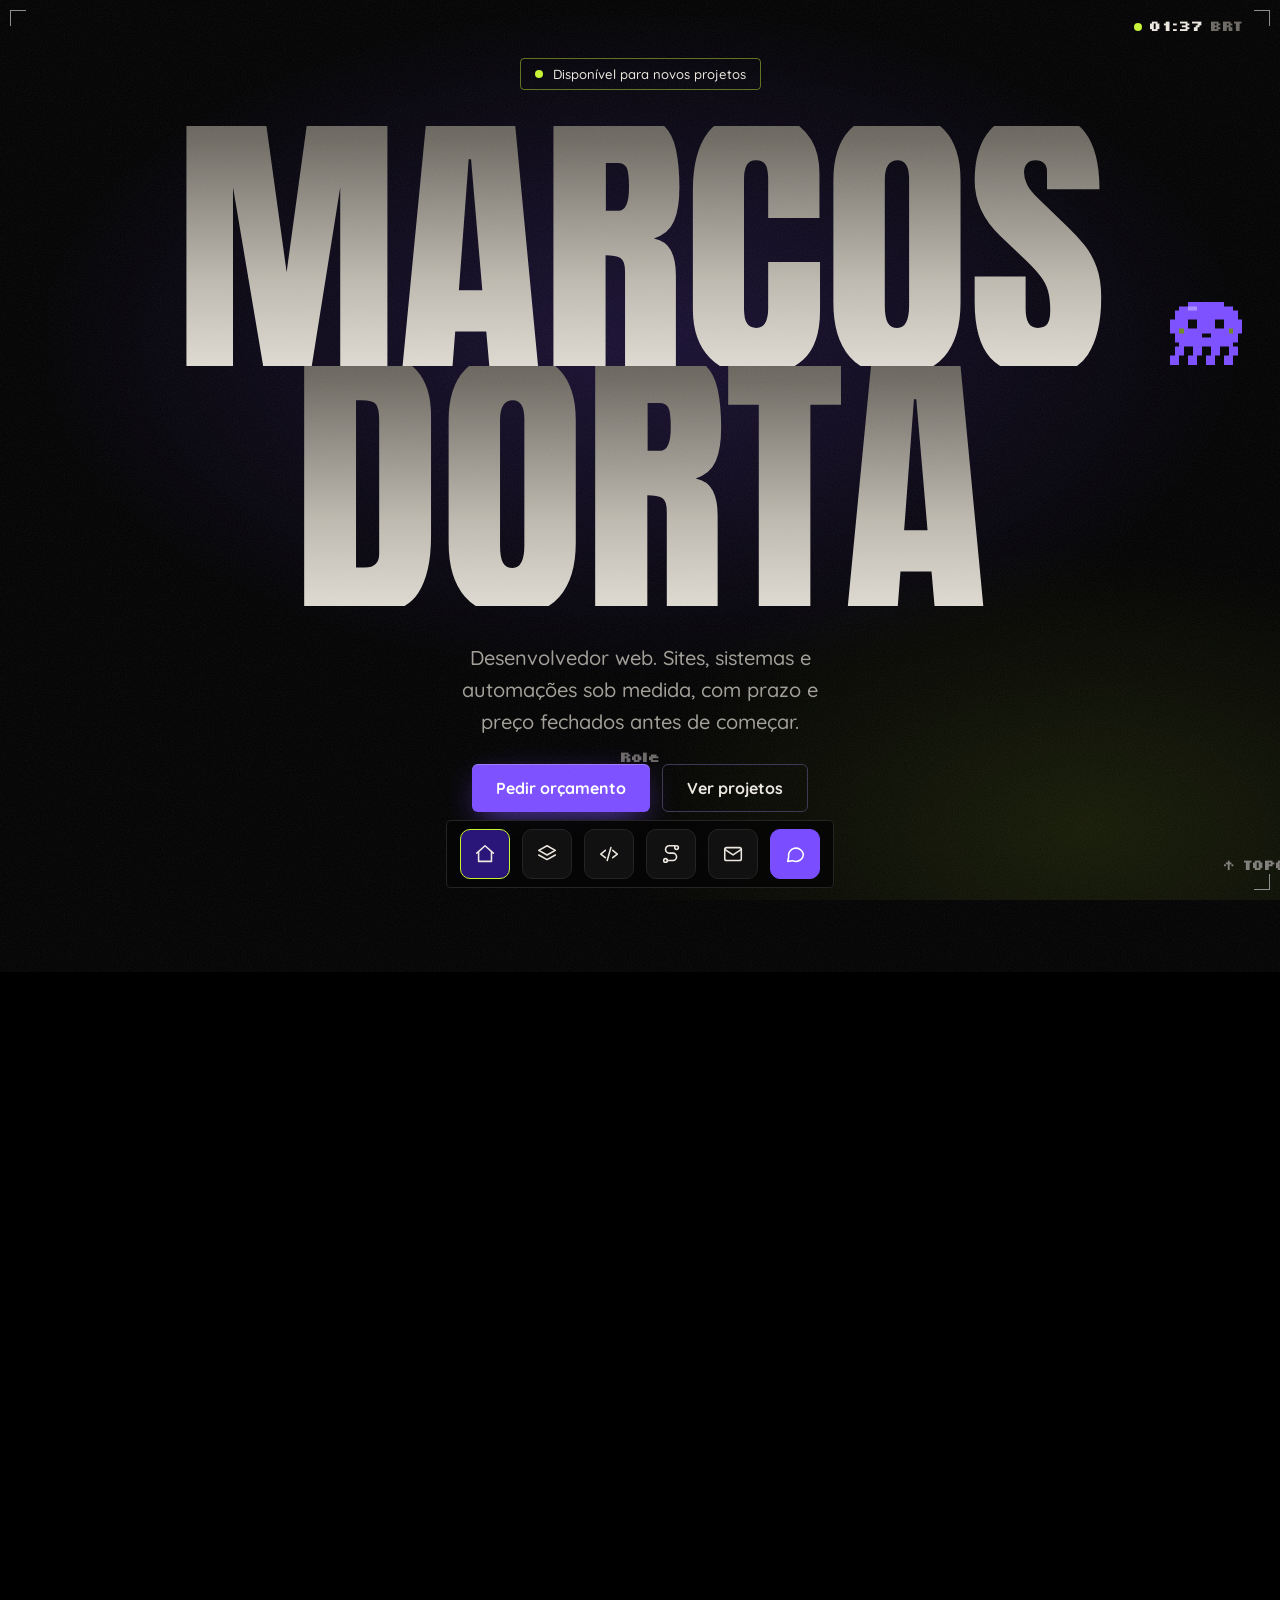
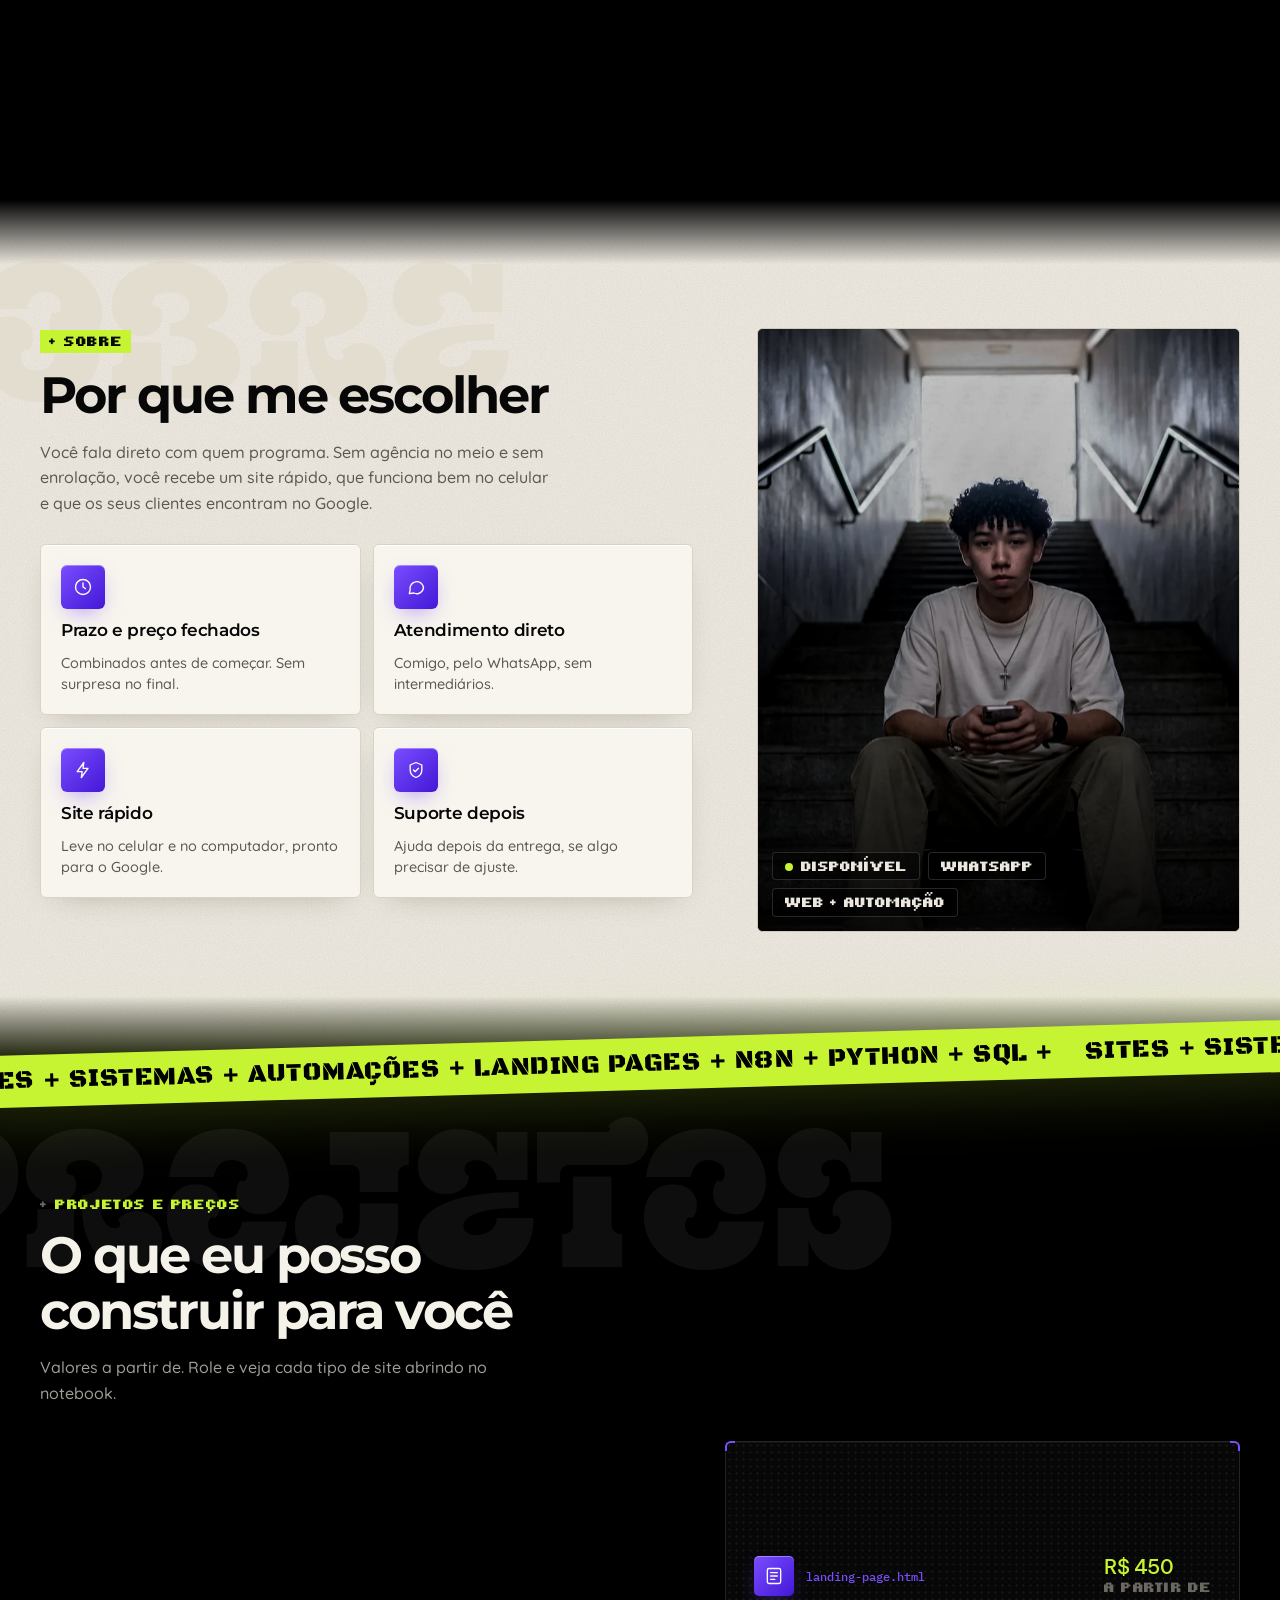
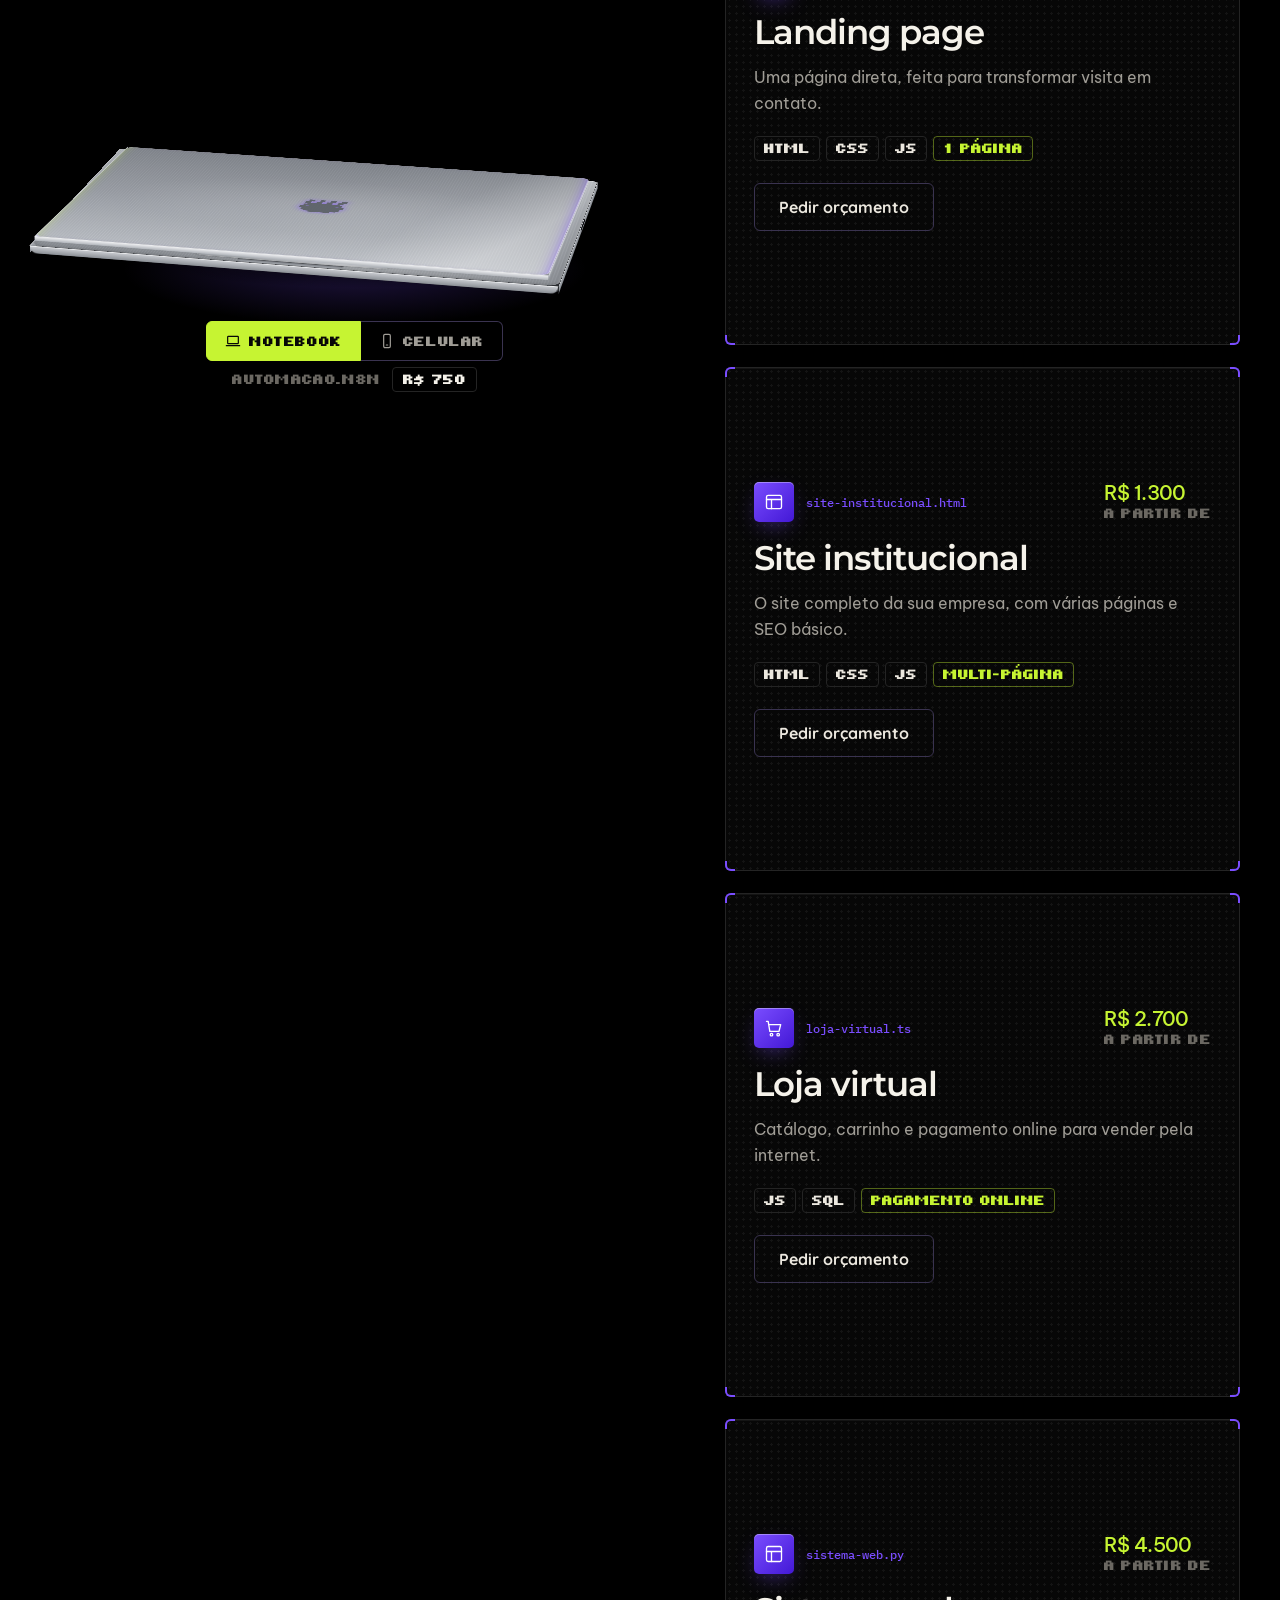
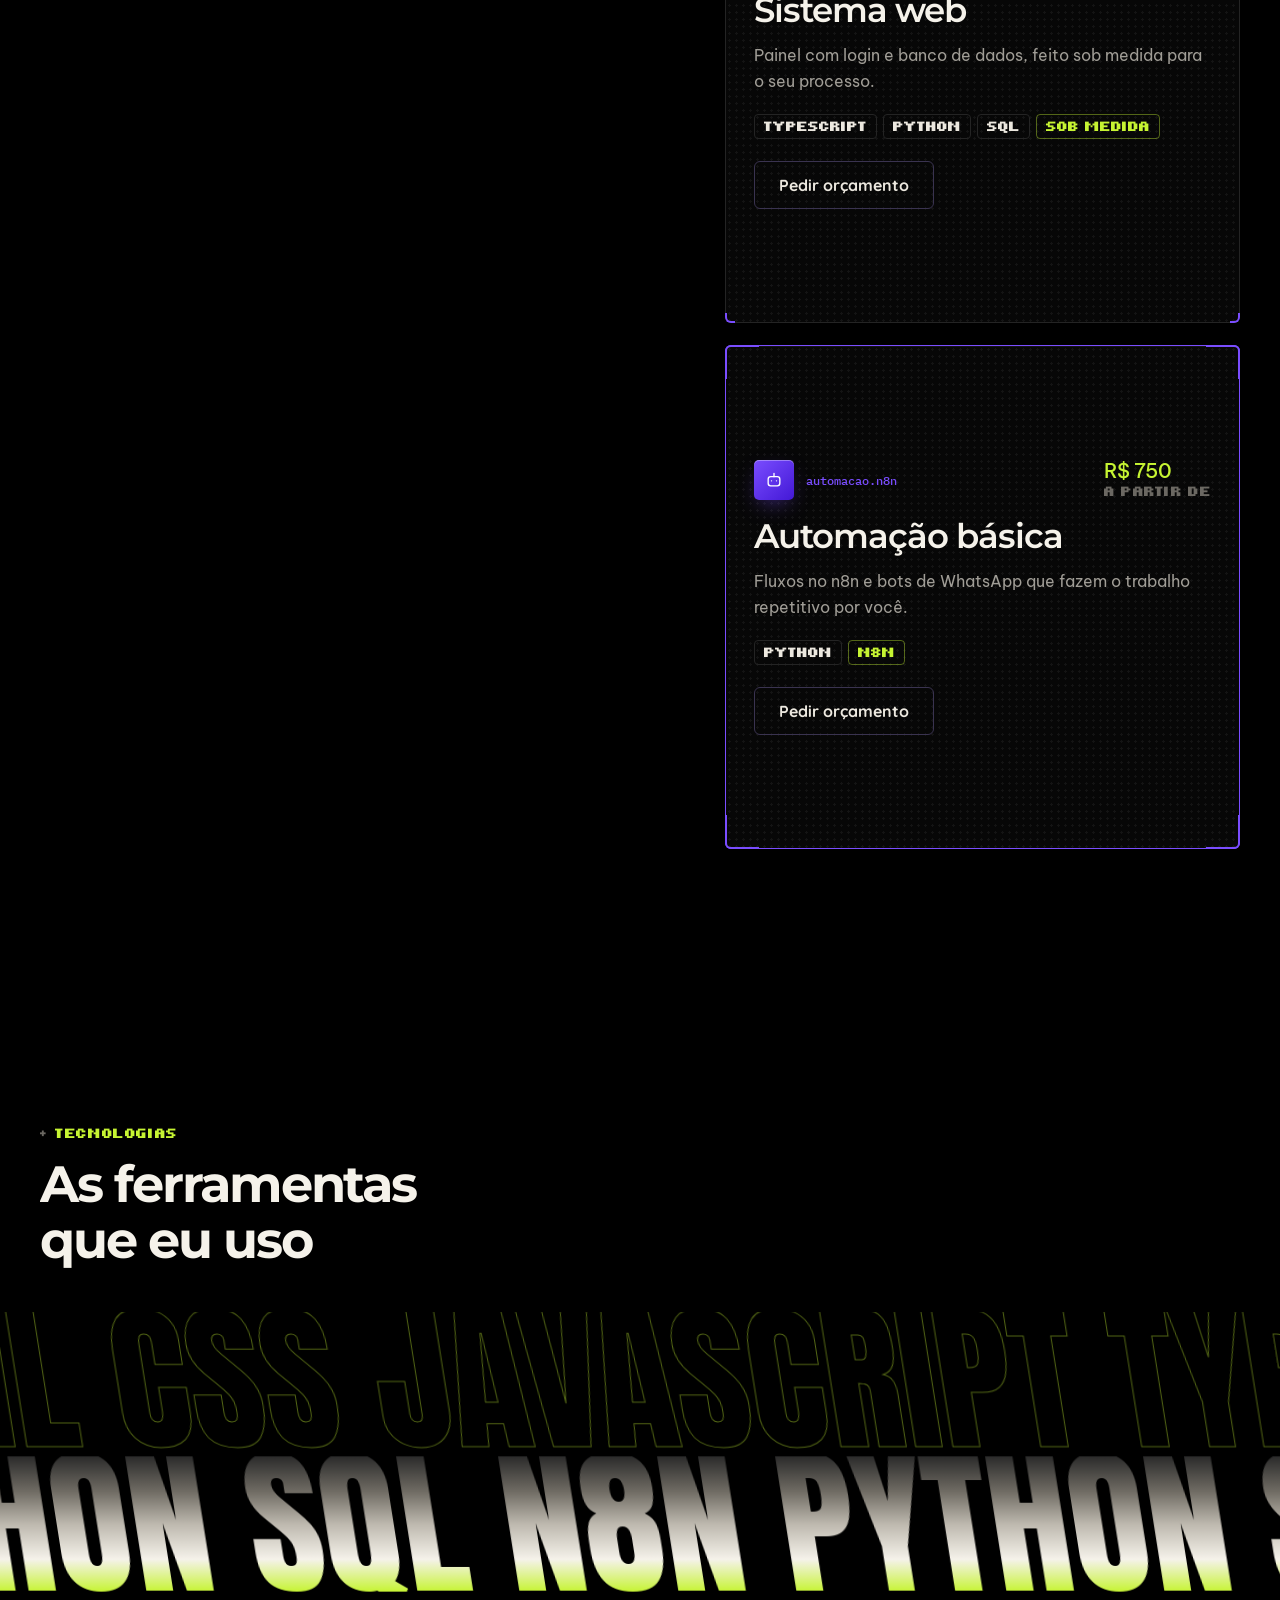
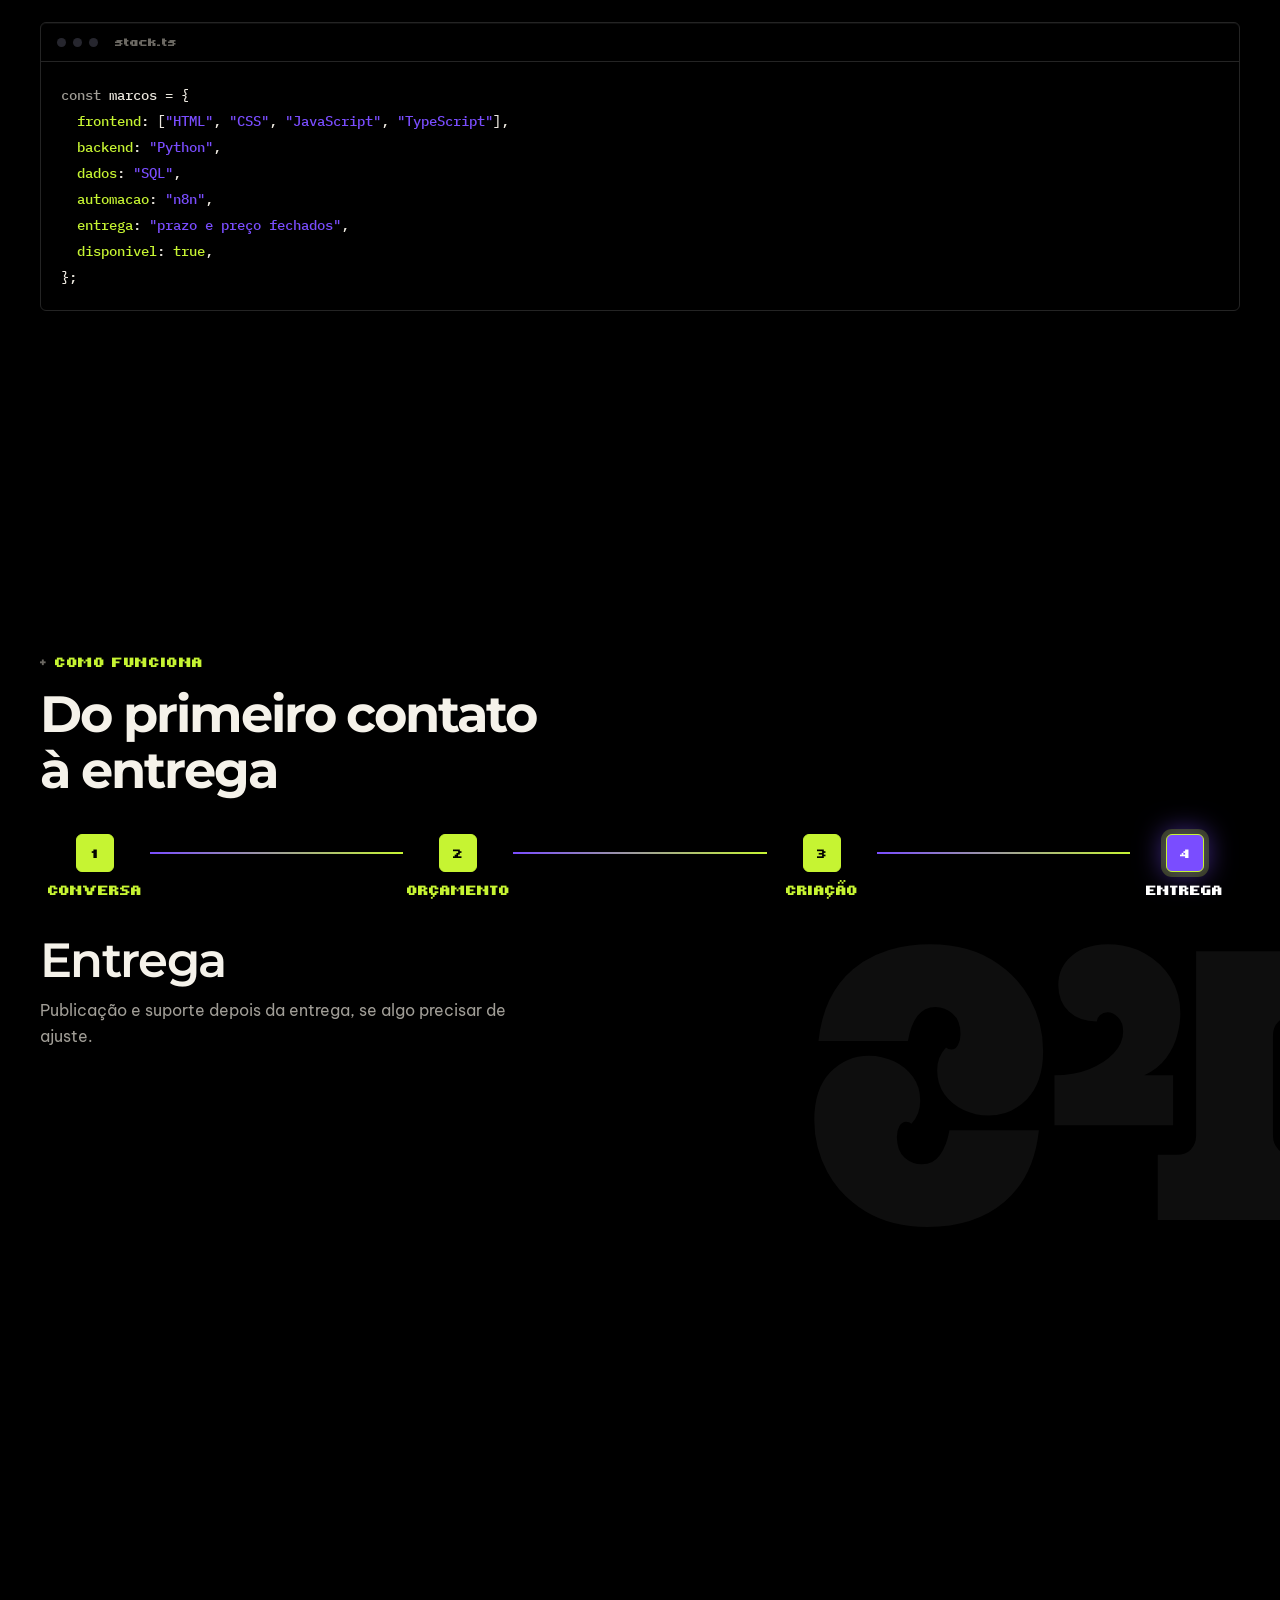
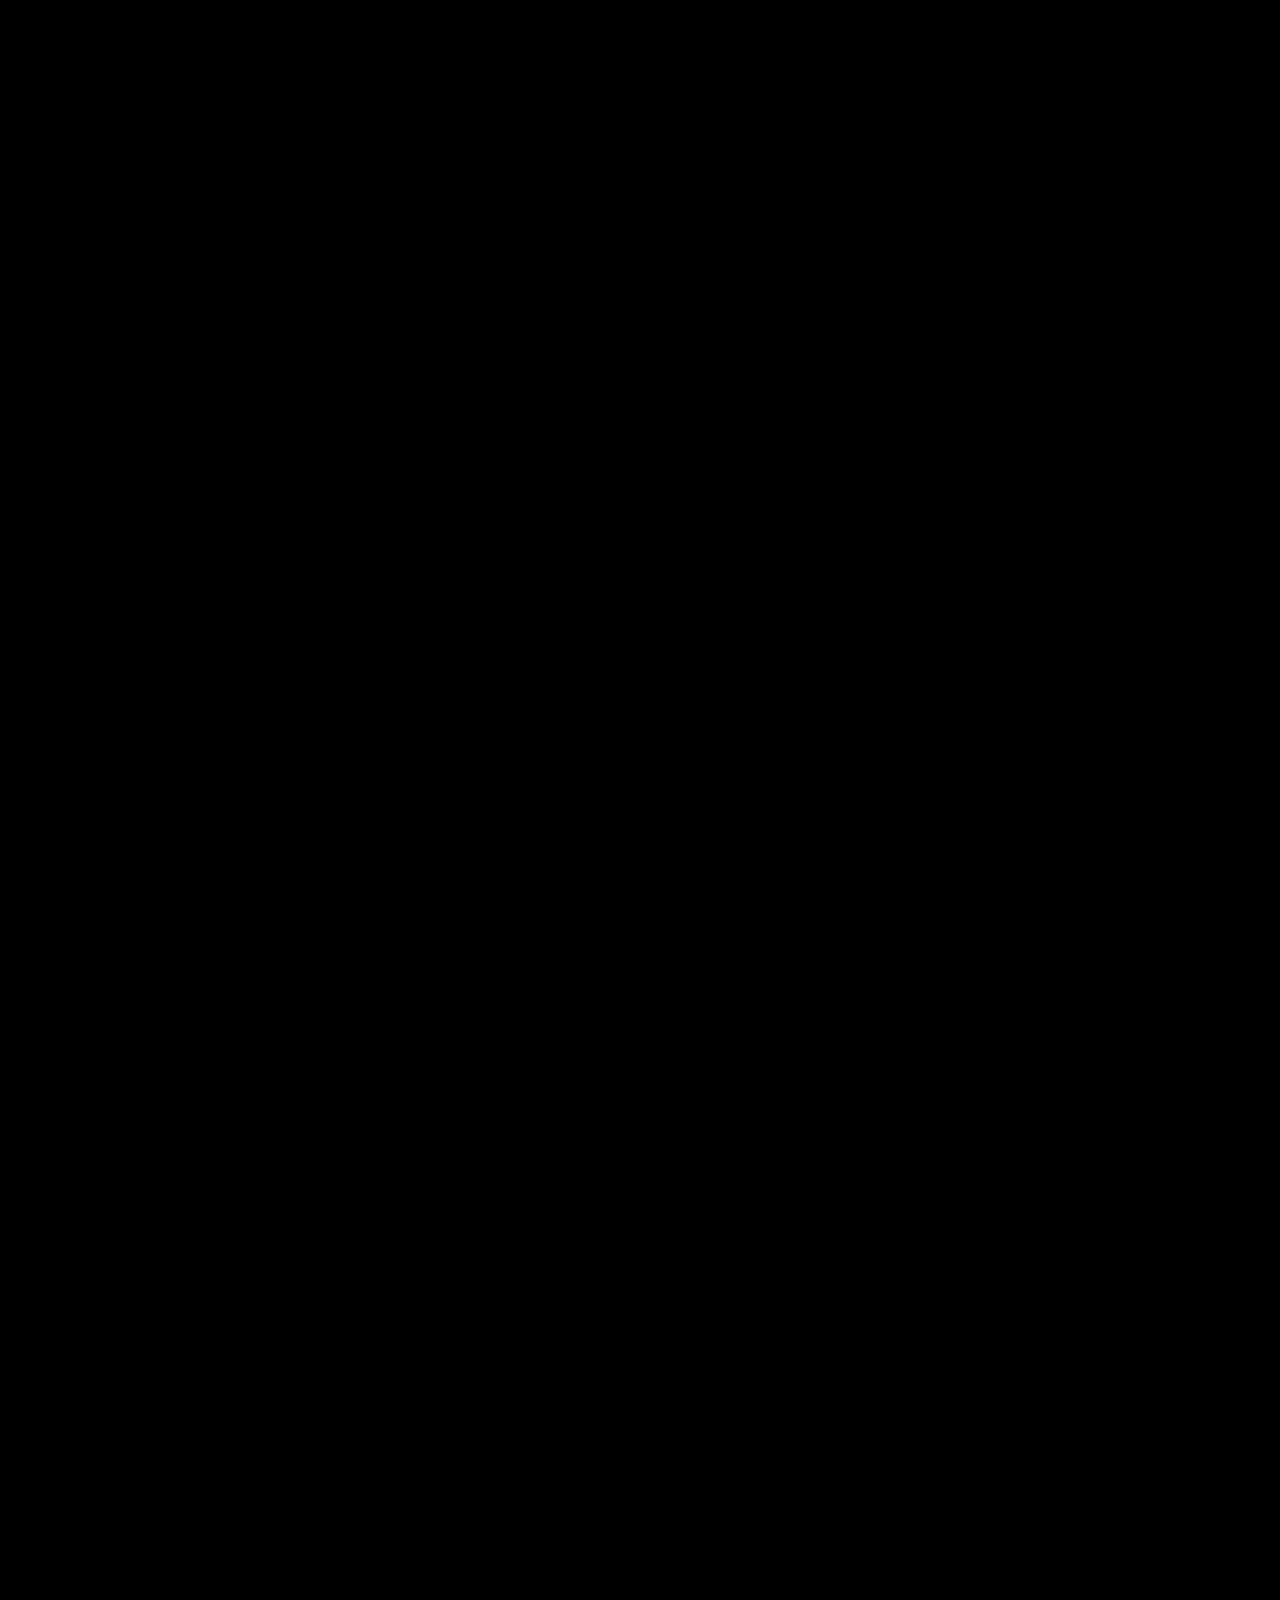
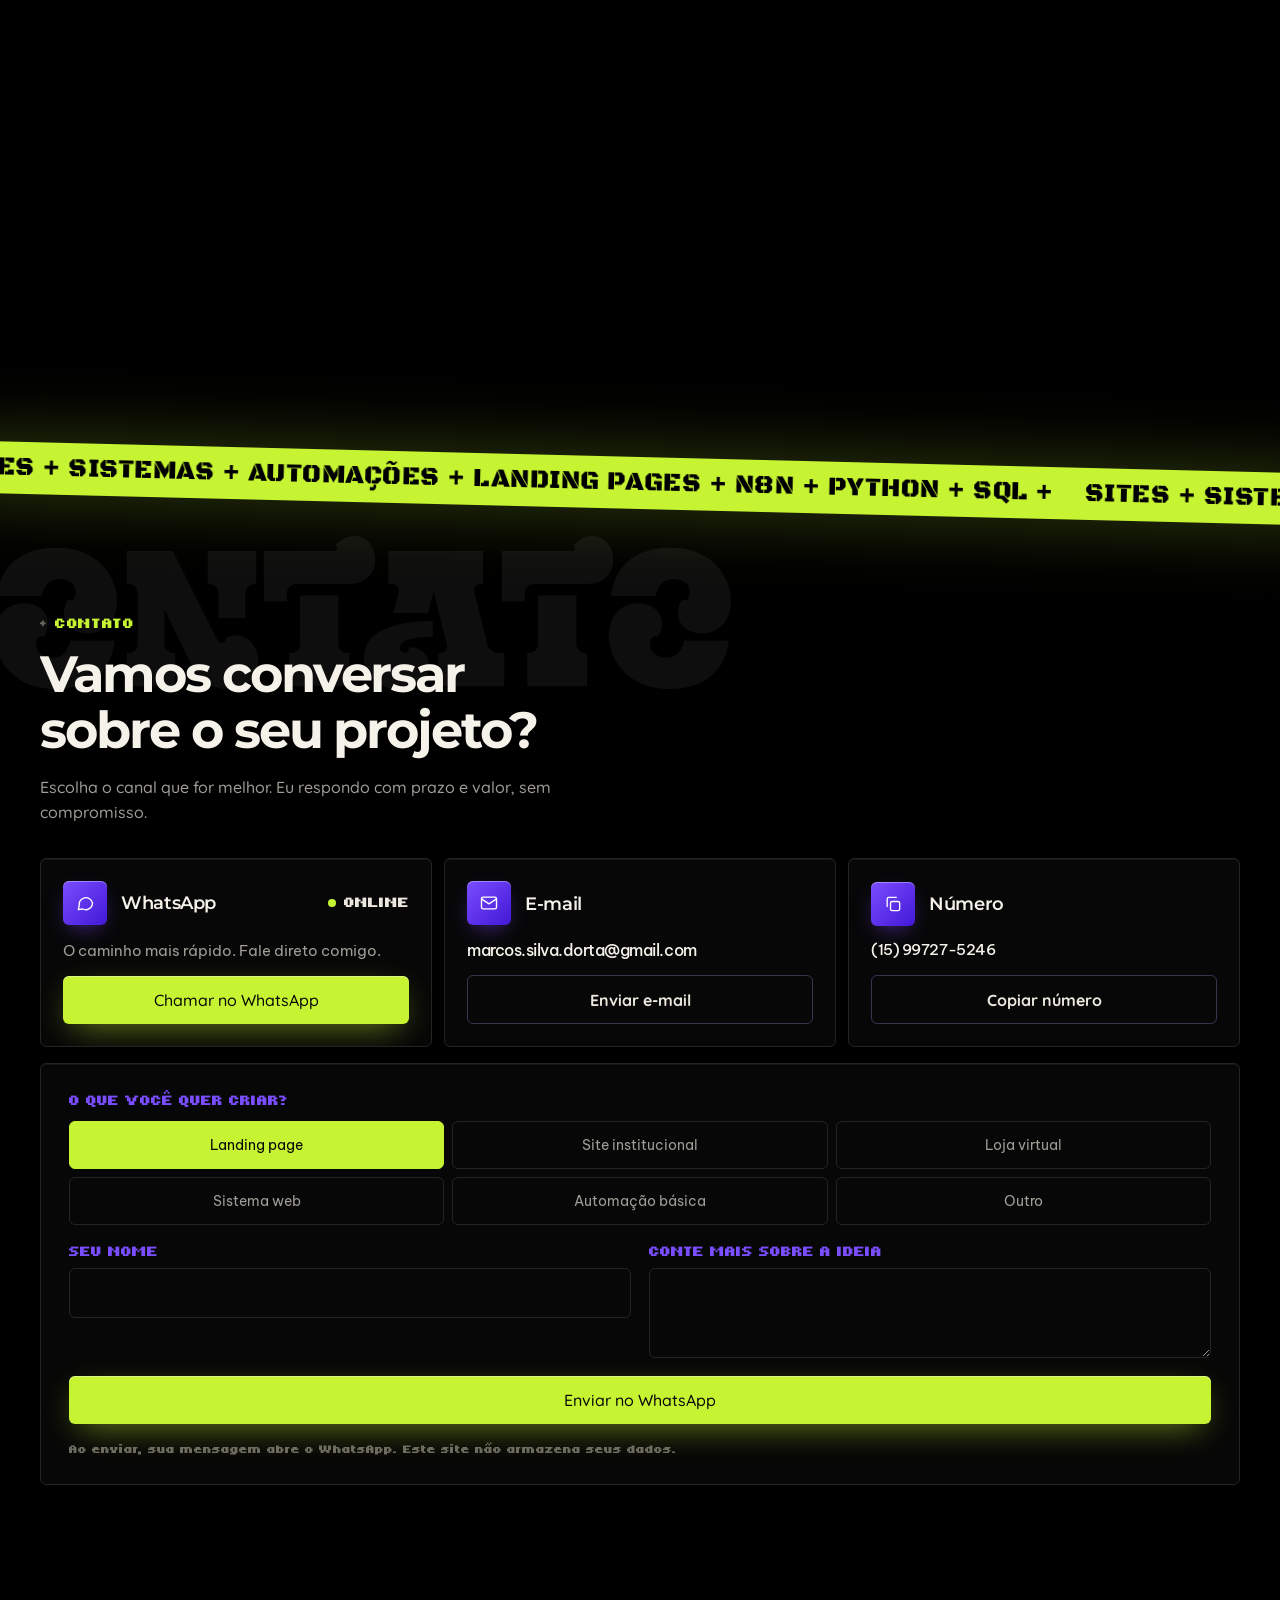
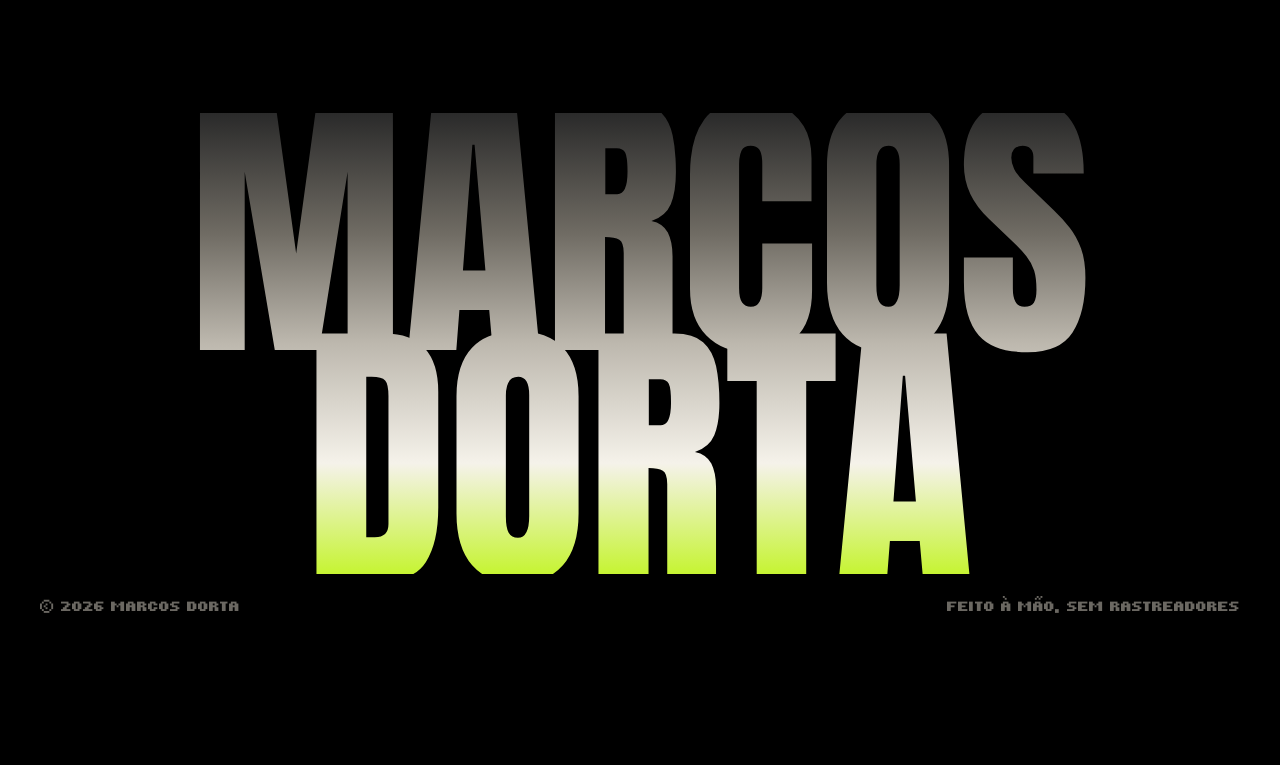
==== commit a489113a: "Portfolio v3: modelos 3D otimizados (notebook e celular S26), telas de projetos e animacoes mais flu" ====
--- a/index.html
+++ b/index.html
@@ -89,22 +89,22 @@
   .ln{display:block;font-family:var(--disp);font-weight:400;text-transform:uppercase;letter-spacing:-.005em;white-space:nowrap}
   .js .l1{transform:translate3d(calc(var(--p,0)*-26vw),0,0)}
   .js .l2{transform:translate3d(calc(var(--p,0)*26vw),0,0)}
-  .lt{display:inline-block;background:var(--grad);background-size:100% 240%;background-position:0 calc(22% + var(--p,0)*60%);-webkit-background-clip:text;background-clip:text;color:transparent;transform:translateY(calc(var(--p,0)*var(--o,0)*1px))}
-  @keyframes letter{from{opacity:0;transform:translateY(60%)}to{opacity:1}}
+  .lt{display:inline-block;background:var(--grad);background-size:100% 240%;background-position:0 40%;-webkit-background-clip:text;background-clip:text;color:transparent;transform:translateY(calc(var(--p,0)*var(--o,0)*1px))}
+  @keyframes letter{from{opacity:0;transform:translateY(45%)}to{opacity:1}}
   .hero-sub{max-width:34ch;margin:clamp(22px,4vh,40px) auto 26px;font-size:clamp(1rem,4.2vw,1.25rem);color:var(--mute);opacity:clamp(0,calc(1 - var(--p,0)*2.2),1);transform:translateY(calc(var(--p,0)*-40px))}
   .hero-cta{display:flex;flex-wrap:wrap;gap:12px;justify-content:center;opacity:clamp(0,calc(1 - var(--p,0)*2.2),1);transform:translateY(calc(var(--p,0)*-50px))}
   .hint{position:absolute;left:50%;bottom:92px;transform:translateX(-50%);font:500 .68rem var(--mono);color:var(--dim);display:flex;flex-direction:column;align-items:center;gap:8px;opacity:clamp(0,calc(1 - var(--p,0)*6),1)}
   @media (max-height:860px){.hint{display:none}}
   .hint i{width:1px;height:34px;background:linear-gradient(var(--lime),transparent);animation:drop 1.8s var(--ease2) infinite;transform-origin:50% 0}
   @keyframes drop{0%{transform:scaleY(0)}60%{transform:scaleY(1)}100%{transform:scaleY(1);opacity:0}}
-  .js .hero .rise{animation:rise .9s var(--ease2) both;animation-delay:var(--d,.9s)}
+  .js .hero .rise{animation:rise .55s var(--ease2) both;animation-delay:var(--d,.3s)}
   @keyframes rise{from{opacity:0;translate:0 24px}to{opacity:1;translate:0 0}}
 
   /* Seções */
   .sec{position:relative;padding:clamp(72px,14vw,128px) 0}
   .gt{position:absolute;left:0;top:clamp(20px,6vw,60px);font:400 clamp(4.5rem,24vw,12rem)/.8 var(--exile);text-transform:uppercase;color:#0e0e0e;white-space:nowrap;pointer-events:none;user-select:none;transform:translate3d(calc(var(--gx,0)*1px),0,0);z-index:0}
   .sec .wrap{z-index:1}
-  .js .rv{opacity:0;transform:translateY(26px);transition:opacity .75s var(--ease),transform .75s var(--ease)}
+  .js .rv{opacity:0;transform:translateY(14px);transition:opacity .6s var(--ease),transform .6s var(--ease)}
   .js .rv.v{opacity:1;transform:none}
 
   /* Sobre */
@@ -126,54 +126,186 @@
   .pj{display:grid;gap:14px;margin-top:34px}
   .pj-lap{touch-action:pan-y;position:sticky;top:60px;z-index:6;padding:10px 0 30px;background:linear-gradient(#000 80%,transparent)}
   .pj-list{display:grid;gap:22px;padding-bottom:20px}
-  .lap{--W:clamp(250px,78vw,300px);--lh:calc(var(--W)*.62);--T:.55em;--Tb:.75em;position:relative;width:var(--W);height:calc(var(--lh) + var(--W)*.28);margin:0 auto;perspective:1500px;font-size:calc(var(--W)/58);animation:float 6s ease-in-out infinite}
+  /* ===== Modelo 3D: notebook (inspirado no Galaxy Book4) e celular S26 ===== */
+  /* Sistema de cor: --acc muda por projeto (violeta / lima); metal prateado + vidro violeta contrastam com o preto do site */
+  @property --acc{syntax:'<color>';inherits:true;initial-value:#7A4DFF}
+  .lap{--T:.55em;--Tb:.9em;--yr:-12;--pr:0;--open:0;--rx:-17;--sc:.9;--acc:#7A4DFF;--ang:calc(var(--yr) + var(--pr));position:relative;width:58em;height:52em;margin:0 auto;font-size:clamp(4.3px,1.34vw,5.2px);perspective:2900px;animation:float 6s ease-in-out infinite;transition:--acc .9s ease}
   @keyframes float{0%,100%{translate:0 0}50%{translate:0 -6px}}
-  .lap::before{content:"";position:absolute;left:2%;right:2%;bottom:-3%;height:24%;background:radial-gradient(closest-side,rgba(122,77,255,calc(.2 + var(--open,0)*.35)),transparent);filter:blur(12px);z-index:-1}
-  .lap-scene{position:absolute;inset:0;transform-style:preserve-3d;transform-origin:50% 64%;transform:rotateX(-17deg) rotateY(calc(var(--ry,-12deg) + var(--px,0deg)));transition:transform 1s var(--ease2)}
+  .lap.is-phone{--rx:-10;--sc:1.04}
+  /* iluminação: halo de cor do projeto no chão + sombra de contato que acompanha a rotação */
+  .lap::before{content:"";position:absolute;left:2%;right:2%;bottom:-4%;height:26%;background:radial-gradient(closest-side,color-mix(in srgb,var(--acc) calc(25% + var(--open)*45%),transparent),transparent 92%);z-index:-1}
+  .lap::after{content:"";position:absolute;left:12%;right:12%;bottom:5%;height:9%;background:radial-gradient(closest-side,rgba(0,0,0,.85),transparent);translate:calc(var(--ang)*-.12em) 0;z-index:-1;transition:left .6s,right .6s}
+  .lap.is-phone::after{left:34%;right:34%}
+  .lap.idle,.lap.idle *{animation-play-state:paused!important}
+  .lap-scene{position:absolute;inset:0;transform-style:preserve-3d;transform-origin:50% 66%;transform:scale(var(--sc)) rotateX(calc(var(--rx)*1deg)) rotateY(calc(var(--ang)*1deg));transition:transform 1s var(--ease2)}
   .lap.dragging .lap-scene{transition:transform .08s linear}
-  .lid{position:absolute;left:0;top:0;width:100%;height:var(--lh);transform-origin:50% 100%;transform:rotateX(var(--lean,-88deg));transform-style:preserve-3d}
-  .lid>*{position:absolute}
-  .lid-front,.lid-back{inset:0;border-radius:.45em;backface-visibility:hidden;-webkit-backface-visibility:hidden}
-  .lid-front{transform:translateZ(calc(var(--T)/2));background:#050509;border:1px solid #3a3a52;padding:.7em .7em .8em;box-shadow:inset 0 0 0 1px #000,0 0 5em rgba(122,77,255,calc(.04 + var(--open,0)*.25))}
-  .lid-front::after{content:"";position:absolute;inset:0;border-radius:inherit;pointer-events:none;background:linear-gradient(118deg,rgba(255,255,255,.09) 0%,rgba(255,255,255,.02) 34%,transparent 36%)}
-  .lid-back{transform:translateZ(calc(var(--T)/-2)) rotateY(180deg);background:linear-gradient(145deg,#2e2e3e,#14141c 70%);border:1px solid #444460;display:grid;place-items:center}
-  .lid-back svg{width:5em;height:auto;shape-rendering:crispEdges}
-  .le,.lr{top:0;width:var(--T);height:100%;background:linear-gradient(90deg,#44445c,#22222e)}
-  .le{left:0;transform:translateX(calc(var(--T)/-2)) rotateY(-90deg)}
-  .lr{right:0;transform:translateX(calc(var(--T)/2)) rotateY(90deg)}
-  .lt2{left:0;top:0;width:100%;height:var(--T);transform:translateY(calc(var(--T)/-2)) rotateX(90deg);background:linear-gradient(180deg,#4e4e68,#2c2c3c)}
-  .cam{position:absolute;left:50%;top:.28em;width:.34em;height:.34em;margin-left:-.17em;border-radius:50%;background:#1d1d2a;box-shadow:0 0 0 1px #2a2a3a;z-index:2}
-  .scr{position:relative;height:100%;border-radius:.2em;overflow:hidden;background:#04040a;display:flex;flex-direction:column;opacity:calc(.12 + var(--open,0)*.88)}
-  .scr::after{content:"";position:absolute;inset:0;pointer-events:none;background:repeating-linear-gradient(0deg,rgba(0,0,0,.18) 0 1px,transparent 1px 3px);opacity:.5}
-  .chrome{display:flex;align-items:center;gap:.5em;padding:.55em .8em;border-bottom:1px solid #1c1c28;font:500 .68em var(--code);color:var(--dim);flex:none}
+  .lg{position:absolute;left:0;top:0;width:58em;height:52em;transform-style:preserve-3d;transition:transform .7s var(--ease2),opacity .45s ease}
+  .lid,.base{transform-style:preserve-3d}
+  .lap[data-lg=off] .lg{transform:translateZ(-16em) rotateY(-50deg) scale(.86);opacity:0;visibility:hidden;transition:transform .5s var(--ease),opacity .32s ease,visibility 0s .5s}
+
+  /* tampa */
+  .lid{position:absolute;left:0;top:0;width:58em;height:36em;transform-origin:50% 100%;transform:rotateX(-88deg)}
+  .lid-front,.lid-back{position:absolute;inset:0;border-radius:.9em;backface-visibility:hidden;-webkit-backface-visibility:hidden}
+  .lid-front{transform:translateZ(calc(var(--T)/2));background:#030304;padding:.5em .5em .7em;box-shadow:inset 0 0 0 .14em #121316,0 0 0 .1em #7c8087,0 0 0 .16em rgba(255,255,255,.22)}
+  .lid-back{transform:translateZ(calc(var(--T)/-2)) rotateY(180deg);display:grid;place-items:center;
+    box-shadow:inset 0 0 0 .1em rgba(255,255,255,.45),inset .9em 0 1.4em -.8em color-mix(in srgb,var(--acc) 55%,transparent),inset -.9em 0 1.4em -.8em rgba(198,244,50,.28);
+    background:radial-gradient(60% 40% at 50% 50%,rgba(255,255,255,.12),transparent 70%),
+      linear-gradient(112deg,transparent 28%,rgba(255,255,255,.34) 46%,rgba(255,255,255,.06) 54%,transparent 64%) calc(50% + var(--ang)*-1.8%) 0/260% 100% no-repeat,
+      repeating-linear-gradient(90deg,rgba(255,255,255,.035) 0 1px,rgba(0,0,0,.03) 1px 3px),linear-gradient(180deg,#b9bdc3,#9a9ea5 50%,#82868d)}
+  .lid-back svg{width:5.2em;height:auto;opacity:.85;shape-rendering:crispEdges;filter:drop-shadow(0 0 .5em color-mix(in srgb,var(--acc) 70%,transparent))}
+  .le,.lr,.lt2{position:absolute}
+  .le{left:0;top:0;width:var(--T);height:100%;transform:translateX(calc(var(--T)/-2)) rotateY(-90deg);background:linear-gradient(90deg,#eceef0,color-mix(in srgb,var(--acc) 40%,#8d9197))}
+  .lr{right:0;top:0;width:var(--T);height:100%;transform:translateX(calc(var(--T)/2)) rotateY(90deg);background:linear-gradient(90deg,#9a9ea4,#e0e2e6)}
+  .lt2{left:0;top:0;width:100%;height:var(--T);transform:translateY(calc(var(--T)/-2)) rotateX(90deg);background:linear-gradient(180deg,#f2f3f5,#aeb2b8)}
+  .cam{position:absolute;left:50%;top:.17em;width:.3em;height:.3em;margin-left:-.15em;border-radius:50%;background:radial-gradient(circle at 35% 35%,#3a4a7a,#07080c 70%);box-shadow:0 0 0 .07em #202227;z-index:3}
+  .scr{position:relative;width:100%;height:100%;border-radius:.4em;overflow:hidden;background:#020205;display:flex;flex-direction:column;opacity:calc(.35 + var(--open)*.65)}
+  .glare{position:absolute;inset:.5em;border-radius:.4em;pointer-events:none;z-index:4;background:linear-gradient(112deg,transparent 30%,rgba(255,255,255,.15) 46%,rgba(255,255,255,.03) 54%,transparent 62%) calc(50% + var(--ang)*1.6%) 0/260% 100% no-repeat}
+  .chrome{display:flex;align-items:center;gap:.5em;padding:.5em .8em;border-bottom:1px solid #1c1c28;font:500 .68em var(--code);color:var(--dim);flex:none}
   .chrome i{width:.55em;height:.55em;border-radius:50%;background:#2a2a36}
   .chrome span{margin-left:.6em;padding:.15em .8em;border:1px solid #1f1f2c;border-radius:.3em;overflow:hidden;white-space:nowrap}
-  .pages{position:relative;flex:1}
-  .pg{position:absolute;inset:0;opacity:0;transform:translateY(7%) scale(.985);transition:opacity .6s var(--ease),transform .8s var(--ease);overflow:hidden}
-  .pg.on{opacity:1;transform:none}
+  .pages{position:relative;flex:1;overflow:hidden}
+  .pg{position:absolute;inset:0;display:none;opacity:0;transition:opacity .55s ease;overflow:hidden}
+  .pg.on{opacity:1}
+
+  /* base */
+  .base{position:absolute;left:-1em;top:36em;width:60em;height:35em;transform-origin:50% 0;transform:rotateX(90deg)}
+  .floor{position:absolute;inset:0;transform:translateZ(calc(var(--Tb)*-1));background:#2a2c30;border-radius:0 0 1.4em 1.4em}
+  .bf,.bl,.br2{position:absolute}
+  .bf{left:0;top:100%;width:100%;height:var(--Tb);transform-origin:50% 0;transform:rotateX(-90deg);background:linear-gradient(#f0f1f3 0 14%,#c5c8cd 14%,#8b8f95);border-radius:0 0 1.4em 1.4em}
+  .bl,.br2{top:0;width:var(--Tb);height:100%}
+  .bl{left:0;transform-origin:0 0;transform:rotateY(90deg);background:linear-gradient(90deg,#dfe1e5 0 14%,#a5a9af 14%,#868a90)}
+  .br2{right:0;transform-origin:100% 0;transform:rotateY(-90deg);background:linear-gradient(90deg,#868a90,#a5a9af 86%,#dfe1e5 86%)}
+  .port{position:absolute;left:30%;width:40%;height:3.6em;border-radius:.3em;background:#0b0c0e;box-shadow:inset 0 0 0 .1em #2b2d31}
+  .bl .port:nth-child(1){top:9em}.bl .port:nth-child(2){top:14em}.bl .port:nth-child(3){top:19em;height:2.2em;left:40%;width:20%}
+  .br2 .port{top:12em}
+  .hinge{position:absolute;left:5em;top:-.9em;width:50em;height:2em;border-radius:.6em;transform:translateZ(.35em);background:linear-gradient(180deg,#0b0c0e,#3c3f46 40%,#17181c 70%,#08090b);box-shadow:0 .2em .5em rgba(0,0,0,.5)}
+
+  /* tampa do teclado (alumínio, teclas pretas retroiluminadas, trackpad de vidro) */
+  .deck{position:absolute;inset:0;border-radius:.6em .6em 1.4em 1.4em;box-shadow:inset 0 .16em 0 rgba(255,255,255,.55),inset .16em 0 0 rgba(255,255,255,.3),inset -.16em 0 0 rgba(255,255,255,.2),inset 0 -.22em .8em rgba(0,0,0,.2);
+    background:radial-gradient(90% 70% at 50% 0%,color-mix(in srgb,var(--acc) calc(var(--open)*34%),transparent),transparent 72%),
+      linear-gradient(112deg,transparent 32%,rgba(255,255,255,.2) 47%,transparent 60%) calc(50% + var(--ang)*1.8%) 0/260% 100% no-repeat,
+      repeating-linear-gradient(90deg,rgba(255,255,255,.04) 0 1px,rgba(0,0,0,.03) 1px 3px),linear-gradient(180deg,#b6babf 0,#9fa3a9 40%,#8a8e94 100%)}
+  .deck>*{position:absolute}
+  .kbc{left:3.2em;top:2.2em;width:53.6em;height:19em;border-radius:.6em;transform:translateZ(.08em);box-shadow:0 0 0 .14em #6d7077,0 0 1.2em rgba(0,0,0,.35)}
+  .trk{left:19em;top:23.6em;width:22em;height:10.2em;border-radius:.9em;background:linear-gradient(150deg,#868a90,#a9adb2 60%,#9a9ea4);box-shadow:inset 0 .1em .5em rgba(0,0,0,.3),0 0 0 .1em rgba(255,255,255,.35),0 .15em .5em rgba(0,0,0,.25);transform:translateZ(.06em)}
+  .trk::after{content:"";position:absolute;inset:0;border-radius:.9em;background:linear-gradient(112deg,transparent 30%,rgba(255,255,255,.35) 48%,transparent 62%) calc(50% + var(--ang)*2.2%) 0/260% 100% no-repeat}
+  .grl{top:3em;height:17em;width:1.2em;background:radial-gradient(circle,#26282c 38%,transparent 44%) 0 0/.6em .6em;opacity:.85}
+  .grl.a{left:1.2em}.grl.b{right:1.2em}
+  .pwr{right:2.2em;top:.8em;width:1.6em;height:.9em;border-radius:.3em;background:linear-gradient(#2a2c31,#0f1013);box-shadow:0 0 0 .08em rgba(255,255,255,.25)}
+  .led{left:2.4em;top:23.6em;width:.5em;height:.5em;border-radius:50%;background:var(--lime);box-shadow:0 0 .9em var(--lime);opacity:var(--open)}
+  .notch{left:24em;bottom:.15em;width:12em;height:.8em;border-radius:0 0 1em 1em;background:linear-gradient(#6b6e74,#a2a6ac);box-shadow:inset 0 .12em .2em rgba(0,0,0,.35)}
+
+  /* celular (estilo Galaxy S26: moldura reta de alumínio, vidro violeta, furo de câmera, três lentes) */
+  .ph{position:absolute;left:50%;top:26em;width:21em;height:45em;margin:-22.5em 0 0 -10.5em;transform-style:preserve-3d;transition:transform .7s var(--ease2),opacity .45s ease}
+  .lap[data-ph=off] .ph{transform:translateZ(-16em) rotateY(50deg) scale(.86);opacity:0;visibility:hidden;transition:transform .5s var(--ease),opacity .32s ease,visibility 0s .5s}
+  /* entrada com rodopio (só transform, sem opacity animada, para não achatar o 3D) + leve balanço contínuo que revela o volume */
+  .lap[data-ph=asm] .ph{animation:phin 1.05s cubic-bezier(.22,.9,.25,1) backwards,sway 7s ease-in-out 1.05s infinite alternate}
+  @keyframes phin{0%{transform:translateZ(-14em) rotateY(-300deg) scale(.7)}100%{transform:none}}
+  @keyframes sway{from{rotate:0 1 0 -9deg}to{rotate:0 1 0 9deg}}
+  .sl{position:absolute;inset:0;border-radius:3.3em;border:.2em solid #9da1a7}
+  .sl.e{border-color:#eef0f2}
+  .pfront,.pback{position:absolute;inset:0;border-radius:3.3em;backface-visibility:hidden;-webkit-backface-visibility:hidden}
+  .pfront{transform:translateZ(1.12em);background:#010102;padding:.42em;box-shadow:0 0 0 .12em #b9bcc1,0 0 0 .2em rgba(255,255,255,.3)}
+  .pback{transform:translateZ(-1.12em) rotateY(180deg);box-shadow:0 0 0 .12em #b9bcc1,inset 0 0 1.6em rgba(0,0,0,.35);
+    background:linear-gradient(112deg,transparent 28%,rgba(255,255,255,.3) 46%,rgba(255,255,255,.05) 54%,transparent 64%) calc(50% + var(--ang)*-1.4%) 0/260% 100% no-repeat,
+      radial-gradient(90% 55% at 80% 6%,color-mix(in srgb,var(--acc) 60%,transparent),transparent 62%),linear-gradient(170deg,#4a31a8,#261a68 55%,#110c30)}
+  .pback svg{position:absolute;left:50%;bottom:3.4em;width:3.8em;height:auto;margin-left:-1.9em;opacity:.55;shape-rendering:crispEdges}
+  .pscr{position:relative;width:100%;height:100%;border-radius:2.9em;overflow:hidden;background:#020205;opacity:.3;transition:opacity .7s}
+  .lap[data-ph=asm].phone-on .pscr{opacity:1}
+  .pglare{position:absolute;inset:0;border-radius:2.9em;pointer-events:none;z-index:8;background:linear-gradient(112deg,transparent 26%,rgba(255,255,255,.16) 44%,rgba(255,255,255,.03) 54%,transparent 64%) calc(50% + var(--ang)*1.5%) 0/260% 100% no-repeat}
+  .hole{position:absolute;left:50%;top:.95em;width:1em;height:1em;margin-left:-.5em;border-radius:50%;background:radial-gradient(circle at 40% 40%,#27304f,#000 60%);box-shadow:0 0 0 .12em #0e0f12;z-index:6}
+  .sbar{position:absolute;left:0;right:0;top:.75em;display:flex;justify-content:space-between;align-items:center;padding:0 2.6em;font:700 1.05em var(--soft);color:#fff;z-index:5}
+  .sbar .ic{display:flex;gap:.4em;align-items:center}
+  .sbar .sg{width:1.1em;height:.75em;background:#fff;clip-path:polygon(0 100%,0 70%,24% 70%,24% 45%,50% 45%,50% 22%,76% 22%,76% 0,100% 0,100% 100%)}
+  .sbar .bt{width:1.6em;height:.75em;border:.1em solid #fff;border-radius:.25em;position:relative}
+  .sbar .bt::after{content:"";position:absolute;inset:.1em .4em .1em .1em;background:var(--lime);border-radius:.1em}
+  .home{position:absolute;left:50%;bottom:.75em;width:6.4em;height:.28em;margin-left:-3.2em;border-radius:1em;background:rgba(255,255,255,.75);z-index:7}
+  .mpages{position:absolute;inset:0;padding-top:3em;overflow:hidden}
+  .lens{position:absolute;right:2em;width:3.6em;height:3.6em;border-radius:50%;background:radial-gradient(circle at 35% 30%,#4a4f62,#07080a 62%);border:.35em solid #c5c8ce;box-shadow:0 0 0 .14em #5a5d64,0 .3em .7em rgba(0,0,0,.5),inset 0 0 .6em rgba(0,0,0,.85)}
+  .lens::after{content:"";position:absolute;left:28%;top:24%;width:.8em;height:.8em;border-radius:50%;background:rgba(170,190,255,.8);box-shadow:1.2em 1.4em 0 -.2em rgba(198,244,50,.5)}
+  .lens.l1{top:2.2em}.lens.l2{top:6.9em}.lens.l3{top:11.6em}
+  .flash{position:absolute;right:2.9em;top:16.5em;width:1.4em;height:1.4em;border-radius:50%;background:radial-gradient(circle at 40% 35%,#fff7dd,#cfc9ae);box-shadow:0 0 0 .14em #7a7d84}
+  .pbtn{position:absolute;left:21.15em;width:2.1em;border-radius:.4em;transform-origin:0 50%;transform:translateZ(1.05em) rotateY(90deg);background:linear-gradient(90deg,#e8eaed,#8a8e94)}
+  .pbtn.b1{top:10em;height:4.4em}.pbtn.b2{top:16em;height:7.4em}
+
+  /* alternador notebook / celular */
+  .seg{display:flex;justify-content:center;gap:0;margin-top:10px}
+  .seg button{display:inline-flex;align-items:center;gap:8px;min-height:40px;padding:0 18px;border:1px solid var(--line2);background:transparent;color:var(--mute);font:400 15px var(--pix);text-transform:uppercase;letter-spacing:.04em;cursor:pointer;transition:background .3s,color .3s,border-color .3s}
+  .seg button:first-child{border-radius:6px 0 0 6px}.seg button:last-child{border-radius:0 6px 6px 0;border-left:0}
+  .seg button svg{width:16px;height:16px;stroke:currentColor;fill:none;stroke-width:1.8;stroke-linecap:round;stroke-linejoin:round}
+  .seg button[aria-pressed=true]{background:var(--lime);border-color:var(--lime);color:#070707}
+  .seg button:disabled{opacity:.6;cursor:default}
+
+  /* telas do celular (layout próprio para tela estreita) */
+  .mpg{inset:3.2em 0 0 0;padding:0;font-family:var(--soft);color:#ECE8DF;background:radial-gradient(90% 40% at 50% 0%,color-mix(in srgb,var(--acc) 22%,transparent),transparent),#050508}
+  .m-top{position:relative;z-index:3;display:flex;align-items:center;gap:.7em;padding:.4em 1.6em .8em;background:#050508}
+  .m-logo{width:1.8em;height:1.8em;border-radius:.55em;background:var(--acc);box-shadow:0 0 1em color-mix(in srgb,var(--acc) 60%,transparent)}
+  .m-top b{font:700 1.35em var(--head);letter-spacing:-.02em}
+  .m-burger{margin-left:auto;width:1.7em;height:1.1em;background:linear-gradient(#ECE8DF 0 .16em,transparent .16em .47em,#ECE8DF .47em .63em,transparent .63em .94em,#ECE8DF .94em)}
+  .m-body{padding:0 1.6em 7em}
+  .m-chip{display:inline-block;padding:.35em .95em;border-radius:2em;border:1px solid color-mix(in srgb,var(--acc) 60%,transparent);color:var(--acc);font:700 .95em var(--soft);margin-bottom:.9em}
+  .m-h1{font:800 2.3em/1.04 var(--head);letter-spacing:-.03em;margin:0 0 .5em}
+  .m-h1 em{font-style:normal;color:var(--acc)}
+  .m-p{font:500 1.08em/1.4 var(--soft);color:#a0a0ac;margin:0 0 1.1em}
+  .m-btn{display:inline-flex;align-items:center;justify-content:center;height:2.8em;padding:0 1.7em;border-radius:1.4em;background:var(--acc);color:var(--onacc);font:800 1.1em var(--soft)}
+  .m-btn.o{background:none;border:1px solid #34343f;color:#ECE8DF;margin-left:.6em}
+  .m-img{position:relative;height:12em;margin:1.4em 0;border-radius:1.5em;overflow:hidden;background:radial-gradient(60% 70% at 25% 20%,color-mix(in srgb,var(--acc) 80%,transparent),transparent),linear-gradient(160deg,#2a1d6e,#0d0a22)}
+  .m-img::before{content:"";position:absolute;right:-2em;bottom:-3em;width:11em;height:11em;border-radius:50%;background:linear-gradient(150deg,rgba(255,255,255,.35),rgba(255,255,255,.04))}
+  .m-img::after{content:"";position:absolute;left:1.6em;bottom:1.6em;width:6em;height:3.4em;border-radius:1em;background:rgba(5,5,8,.7);border:1px solid rgba(255,255,255,.2)}
+  .m-stats{display:grid;grid-template-columns:repeat(3,1fr);gap:.7em;margin:0 0 1.4em}
+  .m-stat{border:1px solid #1f1f2a;border-radius:1em;padding:.9em .5em;text-align:center;background:#0a0a10}
+  .m-stat b{display:block;font:800 1.55em var(--head);color:var(--acc)}
+  .m-stat span{font:500 .85em var(--soft);color:#8a8a96}
+  .m-sec{font:800 1.4em var(--head);letter-spacing:-.02em;margin:0 0 .8em}
+  .m-row{display:flex;align-items:center;gap:1em;padding:1em;border:1px solid #1f1f2a;border-radius:1.3em;background:#0a0a10;margin-bottom:.8em}
+  .m-ico{flex:none;width:3.1em;height:3.1em;border-radius:1em;display:grid;place-items:center;background:color-mix(in srgb,var(--acc) 22%,#0a0a10)}
+  .m-ico::after{content:"";width:1.2em;height:1.2em;border-radius:.4em;background:var(--acc)}
+  .m-row b{display:block;font:700 1.15em var(--head)}
+  .m-row span{font:500 .9em var(--soft);color:#8a8a96}
+  .m-row u{margin-left:auto;text-decoration:none;font:800 1.05em var(--head);color:var(--lime)}
+  .m-quote{padding:1.2em;border-radius:1.3em;background:linear-gradient(150deg,color-mix(in srgb,var(--acc) 25%,#0a0a10),#0a0a10);border:1px solid #1f1f2a;font:500 1.05em/1.45 var(--soft);color:#d6d2c8}
+  .m-quote b{display:block;margin-top:.8em;font:700 .95em var(--head);color:var(--acc)}
+  .m-search{display:flex;align-items:center;gap:.7em;height:2.9em;margin:0 1.6em 1em;padding:0 1.2em;border-radius:1.5em;background:#101018;border:1px solid #20202c;color:#777784;font:500 1.05em var(--soft)}
+  .m-search::before{content:"";width:1em;height:1em;border:.18em solid #777784;border-radius:50%}
+  .m-chips{display:flex;gap:.6em;padding:0 1.6em 1em;overflow:hidden;white-space:nowrap}
+  .m-chips i{font-style:normal;padding:.55em 1.1em;border-radius:2em;background:#101018;border:1px solid #20202c;font:700 .95em var(--soft);color:#a0a0ac}
+  .m-chips i:first-child{background:var(--acc);border-color:var(--acc);color:var(--onacc)}
+  .m-grid{display:grid;grid-template-columns:1fr 1fr;gap:.9em;padding:0 1.6em 7em}
+  .m-prod{border-radius:1.3em;background:#0a0a10;border:1px solid #1f1f2a;padding:.6em}
+  .m-pi{height:7.6em;border-radius:1em;margin-bottom:.7em;background:linear-gradient(150deg,#26204f,#7A4DFF)}
+  .m-prod:nth-child(3n+2) .m-pi{background:linear-gradient(150deg,#2a3310,#C6F432)}
+  .m-prod:nth-child(3n) .m-pi{background:linear-gradient(150deg,#3a2a7a,#A98BFF)}
+  .m-prod b{display:block;font:700 1em var(--head);margin:0 .3em}
+  .m-prod u{display:block;text-decoration:none;font:800 1.1em var(--head);color:var(--lime);margin:.3em .3em .3em}
+  .m-kpis{display:grid;grid-template-columns:1fr 1fr;gap:.9em;margin-bottom:1em}
+  .m-kpi{border-radius:1.3em;padding:1em;background:#0a0a10;border:1px solid #1f1f2a}
+  .m-kpi span{font:500 .9em var(--soft);color:#8a8a96}
+  .m-kpi b{display:block;font:800 1.9em var(--head);margin:.1em 0}
+  .m-kpi i{font:700 .9em var(--soft);font-style:normal;color:var(--lime)}
+  .m-chart{height:9em;margin-bottom:1.2em;border-radius:1.3em;border:1px solid #1f1f2a;background:#0a0a10;display:flex;align-items:flex-end;gap:.6em;padding:1em}
+  .m-chart i{flex:1;height:var(--h);border-radius:.4em .4em 0 0;background:linear-gradient(var(--acc),color-mix(in srgb,var(--acc) 15%,#0a0a10));transform-origin:bottom}
+  .pg.on .m-chart i{animation:grow 1.2s var(--ease2) both}
+  .m-dot{width:.8em;height:.8em;border-radius:50%;background:var(--lime);flex:none}
+  .m-dot.w{background:#ffb02e}
+  .m-chat{padding:0 1.4em 7em}
+  .m-who{display:flex;align-items:center;gap:.9em;padding:.4em 1.6em 1em;border-bottom:1px solid #1a1a24;position:relative;z-index:3;background:#050508}
+  .m-who i{width:2.6em;height:2.6em;border-radius:50%;background:linear-gradient(150deg,var(--lime),#7a9a10)}
+  .m-who b{display:block;font:700 1.15em var(--head)}.m-who span{font:500 .85em var(--soft);color:var(--lime)}
+  .m-b{width:max-content;max-width:78%;padding:.8em 1.1em;margin:.9em 0 0;border-radius:1.3em 1.3em 1.3em .3em;background:#14141c;font:500 1em/1.35 var(--soft)}
+  .m-b.r{margin-left:auto;background:var(--acc);color:var(--onacc);border-radius:1.3em 1.3em .3em 1.3em}
+  .m-b.t{display:flex;gap:.35em;padding:1em 1.2em}.m-b.t i{width:.6em;height:.6em;border-radius:50%;background:#777784;animation:pulse2 1.2s ease-in-out infinite alternate}
+  .m-input{position:absolute;left:1.4em;right:1.4em;bottom:2.2em;height:3.1em;border-radius:1.6em;background:#101018;border:1px solid #20202c;display:flex;align-items:center;padding:0 .5em 0 1.3em;color:#777784;font:500 1em var(--soft);z-index:3}
+  .m-input::after{content:"";margin-left:auto;width:2.2em;height:2.2em;border-radius:50%;background:var(--acc)}
+  .m-tab{position:absolute;left:1.4em;right:1.4em;bottom:2.2em;height:3.2em;border-radius:1.6em;background:rgba(16,16,24,.94);border:1px solid #26262f;display:flex;justify-content:space-around;align-items:center;z-index:3;box-shadow:0 .5em 1em rgba(0,0,0,.5)}
+  .m-tab i{width:1.2em;height:1.2em;border-radius:.4em;background:#3a3b45}.m-tab i:first-child{background:var(--acc)}
   .pg-in{animation:pgs 10s ease-in-out infinite alternate;animation-play-state:paused}
   .pg.on .pg-in{animation-play-state:running}
   @keyframes pgs{from{transform:translateY(0)}to{transform:translateY(-16%)}}
-  .base{position:absolute;left:-3%;top:var(--lh);width:106%;height:calc(var(--W)*.58);transform-origin:50% 0;transform:rotateX(90deg);transform-style:preserve-3d}
-  .base>*{position:absolute}
-  .deck{inset:0;border-radius:.3em .3em .8em .8em;background:linear-gradient(180deg,#3c3c52 0,#2a2a3a 9%,#1b1b27 100%);border:1px solid #4a4a66;box-shadow:inset 0 1px 0 rgba(255,255,255,.14)}
-  .deck>*{position:absolute}
-  .bf{left:0;top:100%;width:100%;height:var(--Tb);transform-origin:50% 0;transform:rotateX(-90deg);background:linear-gradient(#34344a,#10101a);border-radius:0 0 .8em .8em}
-  .bl,.br2{top:0;width:var(--Tb);height:100%}
-  .bl{left:0;transform-origin:0 0;transform:rotateY(90deg);background:linear-gradient(90deg,#2a2a3a,#10101a)}
-  .br2{right:0;transform-origin:100% 0;transform:rotateY(-90deg);background:linear-gradient(270deg,#2a2a3a,#10101a)}
-  .keys{left:8%;right:8%;top:11%;height:50%;display:grid;grid-template-columns:repeat(30,1fr);grid-template-rows:repeat(5,1fr);gap:.24em;position:absolute}
-  .keys i{background:linear-gradient(#1a1a26,#0e0e15);border:1px solid #2e2e44;border-bottom-color:#07070b;border-radius:.18em;box-shadow:inset 0 1px 0 rgba(255,255,255,.08)}
-  .keys i.sp{background:linear-gradient(#1a1a26,#0e0e15)}
-  .grl{top:12%;height:46%;width:2.4%;background:radial-gradient(circle,#07070b 36%,transparent 42%) 0 0/.5em .5em;opacity:.9}
-  .grl.a{left:3%}.grl.b{right:3%}
-  .trk{left:33%;right:33%;bottom:6%;height:23%;border-radius:.4em;border:1px solid #444460;background:linear-gradient(145deg,#232334,#14141e);box-shadow:inset 0 1px 0 rgba(255,255,255,.1)}
-  .led{right:9%;top:4%;width:.5em;height:.5em;border-radius:50%;background:#C6F432;box-shadow:0 0 .9em #C6F432;opacity:var(--open,0)}
   .lap-cap{display:flex;justify-content:center;align-items:center;gap:12px;margin-top:6px;font-size:.7rem;color:var(--dim)}
   .lap-cap b{color:var(--white);font-weight:500;padding:3px 10px;border:1px solid var(--line);border-radius:4px}
   /* telas dos sites no notebook */
   .pg .nav{display:flex;align-items:center;gap:1em;padding:.8em 1.2em;border-bottom:1px solid #161622}
-  .pg .lgo{width:1.3em;height:1.3em;border-radius:.2em;background:var(--lime)}
+  .pg .lgo{width:1.3em;height:1.3em;border-radius:.2em;background:var(--acc)}
   .pg .nl{width:3em;height:.45em;border-radius:1em;background:#2b2b3b}.pg .sp{margin-left:auto}
   .pg .h1{display:block;height:1.7em;border-radius:.4em;background:#ECE8DF;margin:.5em 0}
   .pg .p{display:block;height:.5em;border-radius:1em;background:#2b2b3b;margin:.5em 0}
@@ -227,7 +359,7 @@
   .pc .btn{justify-self:start}
 
   /* Textura, luz e movimento extra */
-  .grain{position:fixed;inset:-50%;z-index:97;pointer-events:none;opacity:.11;background-image:url("data:image/svg+xml,%3Csvg xmlns='http://www.w3.org/2000/svg' width='220' height='220'%3E%3Cfilter id='n'%3E%3CfeTurbulence type='fractalNoise' baseFrequency='.85' numOctaves='2' stitchTiles='stitch'/%3E%3CfeColorMatrix values='0 0 0 0 1 0 0 0 0 1 0 0 0 0 1 0 0 0 .6 0'/%3E%3C/filter%3E%3Crect width='100%25' height='100%25' filter='url(%23n)'/%3E%3C/svg%3E")}
+  .grain{position:fixed;inset:-8%;z-index:97;pointer-events:none;opacity:.11;background-image:url("data:image/svg+xml,%3Csvg xmlns='http://www.w3.org/2000/svg' width='220' height='220'%3E%3Cfilter id='n'%3E%3CfeTurbulence type='fractalNoise' baseFrequency='.85' numOctaves='2' stitchTiles='stitch'/%3E%3CfeColorMatrix values='0 0 0 0 1 0 0 0 0 1 0 0 0 0 1 0 0 0 .6 0'/%3E%3C/filter%3E%3Crect width='100%25' height='100%25' filter='url(%23n)'/%3E%3C/svg%3E")}
   @media (pointer:fine){.grain{animation:grain 1s steps(6) infinite}}
   @keyframes grain{0%{transform:translate(0,0)}20%{transform:translate(-3%,2%)}40%{transform:translate(2%,-3%)}60%{transform:translate(-2%,-1%)}80%{transform:translate(3%,3%)}100%{transform:translate(0,0)}}
   .light::before{content:"";position:absolute;inset:0;pointer-events:none;z-index:0;opacity:.3;background-image:url("data:image/svg+xml,%3Csvg xmlns='http://www.w3.org/2000/svg' width='260' height='260'%3E%3Cfilter id='p'%3E%3CfeTurbulence type='fractalNoise' baseFrequency='.7' numOctaves='3' stitchTiles='stitch'/%3E%3CfeColorMatrix values='0 0 0 0 .25 0 0 0 0 .22 0 0 0 0 .16 0 0 0 .5 0'/%3E%3C/filter%3E%3Crect width='100%25' height='100%25' filter='url(%23p)'/%3E%3C/svg%3E")}
@@ -244,9 +376,9 @@
   .btn.lime{box-shadow:0 10px 34px -10px rgba(198,244,50,.6),inset 0 1px 0 rgba(255,255,255,.4)}
   .btn::after{content:"";position:absolute;inset:0;background:linear-gradient(110deg,transparent 35%,rgba(255,255,255,.38) 50%,transparent 65%);transform:translateX(-130%);pointer-events:none}
   .btn:hover::after{transform:translateX(130%);transition:transform .9s var(--ease2)}
-  .js .lt{animation:letter .9s var(--ease2) both,wave 3.8s ease-in-out infinite;animation-delay:calc(.15s + var(--i)*.06s),calc(1.6s + var(--i)*.14s)}
+  .js .lt{animation:letter .5s var(--ease2) both;animation-delay:calc(.04s + var(--i)*.028s)}
   @keyframes wave{0%,100%{translate:0 0}50%{translate:0 -.035em}}
-  .js h2.rv{opacity:1;clip-path:inset(0 0 96% 0);transform:translateY(45%);transition:clip-path 1s var(--ease2),transform 1s var(--ease2)}
+  .js h2.rv{opacity:1;clip-path:inset(0 0 96% 0);transform:translateY(45%);transition:clip-path .8s var(--ease2),transform .8s var(--ease2)}
   .js h2.rv.v{clip-path:inset(0 0 -.25em 0);transform:none}
   .big.flip{animation:numIn .8s var(--ease2)}
   @keyframes numIn{from{opacity:0;transform:translateY(14%)}to{opacity:1;transform:none}}
@@ -279,6 +411,7 @@
   .light .lead,.light .wc p{color:#5C5850}
   .light .wc{background:#F8F5EE;border-color:#D9D3C6}
   .light .wc:hover{border-color:var(--vio)}
+  .light::after{content:"";position:absolute;inset:0;pointer-events:none;z-index:2;background:linear-gradient(#000,rgba(0,0,0,0)) top/100% 64px no-repeat,linear-gradient(0deg,#000,rgba(0,0,0,0)) bottom/100% 64px no-repeat}
   .light .gt{color:#E3DDD0}
   .light .lbl{background:var(--lime);color:#070707;display:inline-block;padding:3px 9px}
   .light .lbl::before{color:#070707}
@@ -379,7 +512,7 @@
     .ico{grid-row:auto}
     .pj{grid-template-columns:1.1fr .9fr;gap:56px;align-items:start}
     .pj-lap{top:96px;background:none;padding:0}
-    .lap{--W:min(560px,41vw)}
+    .lap{font-size:min(.707vw,9.65px)}
     .pc{min-height:56vh}
     .cc-grid{grid-template-columns:1fr 1fr 1fr}
     .opts{grid-template-columns:repeat(3,1fr)}
@@ -401,7 +534,7 @@
     .hero-pin,.proc-pin{position:relative;height:auto;min-height:100svh}
     .cap{position:relative;opacity:1;transform:none;margin-bottom:18px}
     .caps{min-height:0}
-    .lid{transform:rotateX(6deg)!important}
+    .lap *{transition:none!important;animation:none!important}
     pre .ln2{opacity:1}
   }
 </style>
@@ -437,10 +570,10 @@
 <main>
   <section class="hero" id="inicio" data-pin>
     <div class="hero-pin">
-      <div class="ann rise" style="--d:.5s"><i class="dot live"></i>Disponível para novos projetos</div>
+      <div class="ann rise" style="--d:.1s"><i class="dot live"></i>Disponível para novos projetos</div>
       <h1 class="nm" id="nm" aria-label="Marcos Dorta"><span class="ln l1" aria-hidden="true">MARCOS</span><span class="ln l2" aria-hidden="true">DORTA</span></h1>
-      <p class="hero-sub rise" style="--d:1.1s">Desenvolvedor web. Sites, sistemas e automações sob medida, com prazo e preço fechados antes de começar.</p>
-      <div class="hero-cta rise" style="--d:1.25s">
+      <p class="hero-sub rise" style="--d:.3s">Desenvolvedor web. Sites, sistemas e automações sob medida, com prazo e preço fechados antes de começar.</p>
+      <div class="hero-cta rise" style="--d:.4s">
         <a class="btn pri" id="wa-hero" href="https://wa.me/5515997275246" target="_blank" rel="noopener">Pedir orçamento</a>
         <a class="btn ghost" href="#projetos">Ver projetos</a>
       </div>
@@ -479,17 +612,11 @@
       <p class="lead rv">Valores a partir de. Role e veja cada tipo de site abrindo no notebook.</p>
       <div class="pj">
         <div class="pj-lap" id="pjlap">
-          <div class="lap" id="lap"><div class="lap-scene">
-            <div class="lid">
-              <div class="le"></div><div class="lr"></div><div class="lt2"></div>
-              <div class="lid-back" id="lback"></div>
-              <div class="lid-front"><i class="cam"></i><div class="scr"><div class="chrome"><i></i><i></i><i></i><span id="url">seusite.com.br</span></div><div class="pages" id="pages"></div></div></div>
-            </div>
-            <div class="base">
-              <div class="deck"><i class="grl a"></i><i class="grl b"></i><div class="keys" id="keys"></div><div class="trk"></div><i class="led"></i></div>
-              <div class="bf"></div><div class="bl"></div><div class="br2"></div>
-            </div>
-          </div></div>
+          <div class="lap" id="lap"><div class="lap-scene" id="scene"></div></div>
+          <div class="seg" role="group" aria-label="Modo de visualização">
+            <button type="button" id="modeL" aria-pressed="true"><svg viewBox="0 0 24 24"><rect x="4" y="5" width="16" height="11" rx="1"/><path d="M2 19h20"/></svg>Notebook</button>
+            <button type="button" id="modeP" aria-pressed="false"><svg viewBox="0 0 24 24"><rect x="7" y="2" width="10" height="20" rx="2"/><path d="M11 18h2"/></svg>Celular</button>
+          </div>
           <p class="lap-cap mono"><span id="lcap">landing-page.html</span><b id="lprice">R$ 450</b></p>
         </div>
         <div class="pj-list" id="cards">
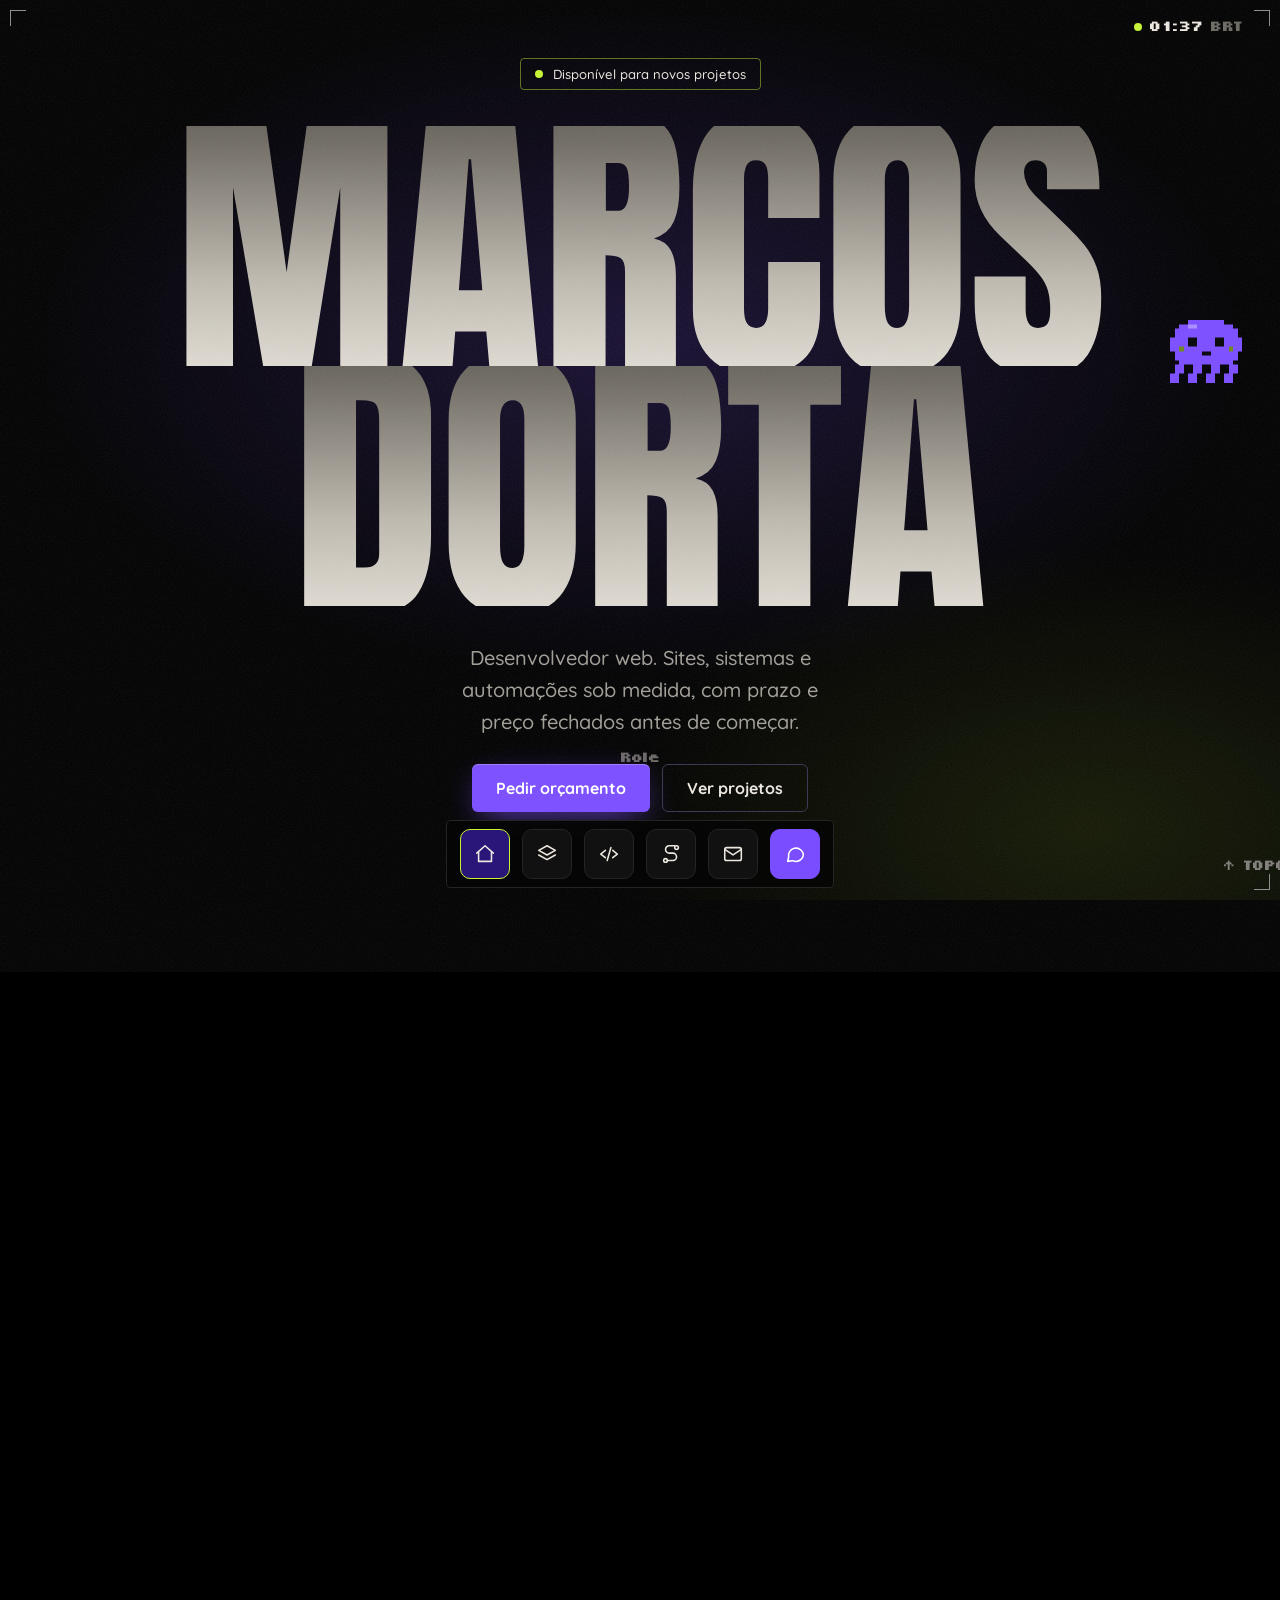
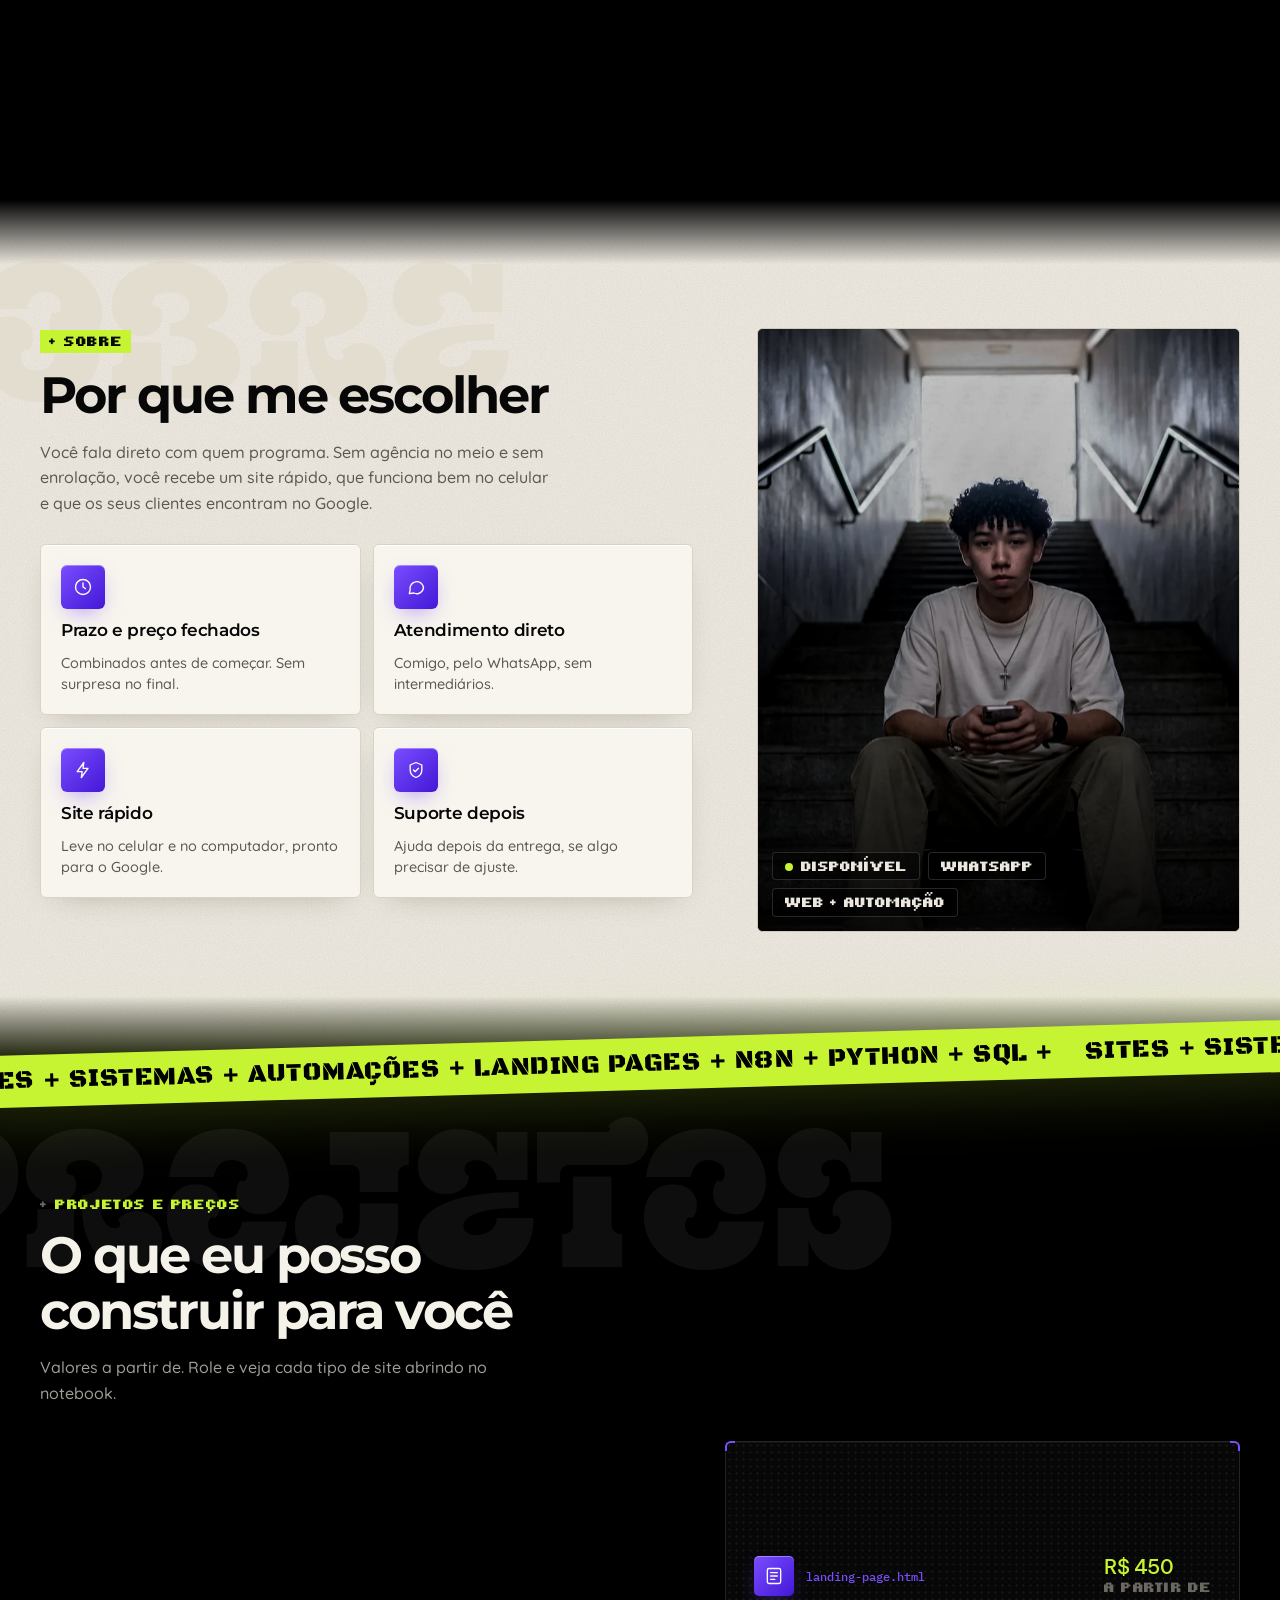
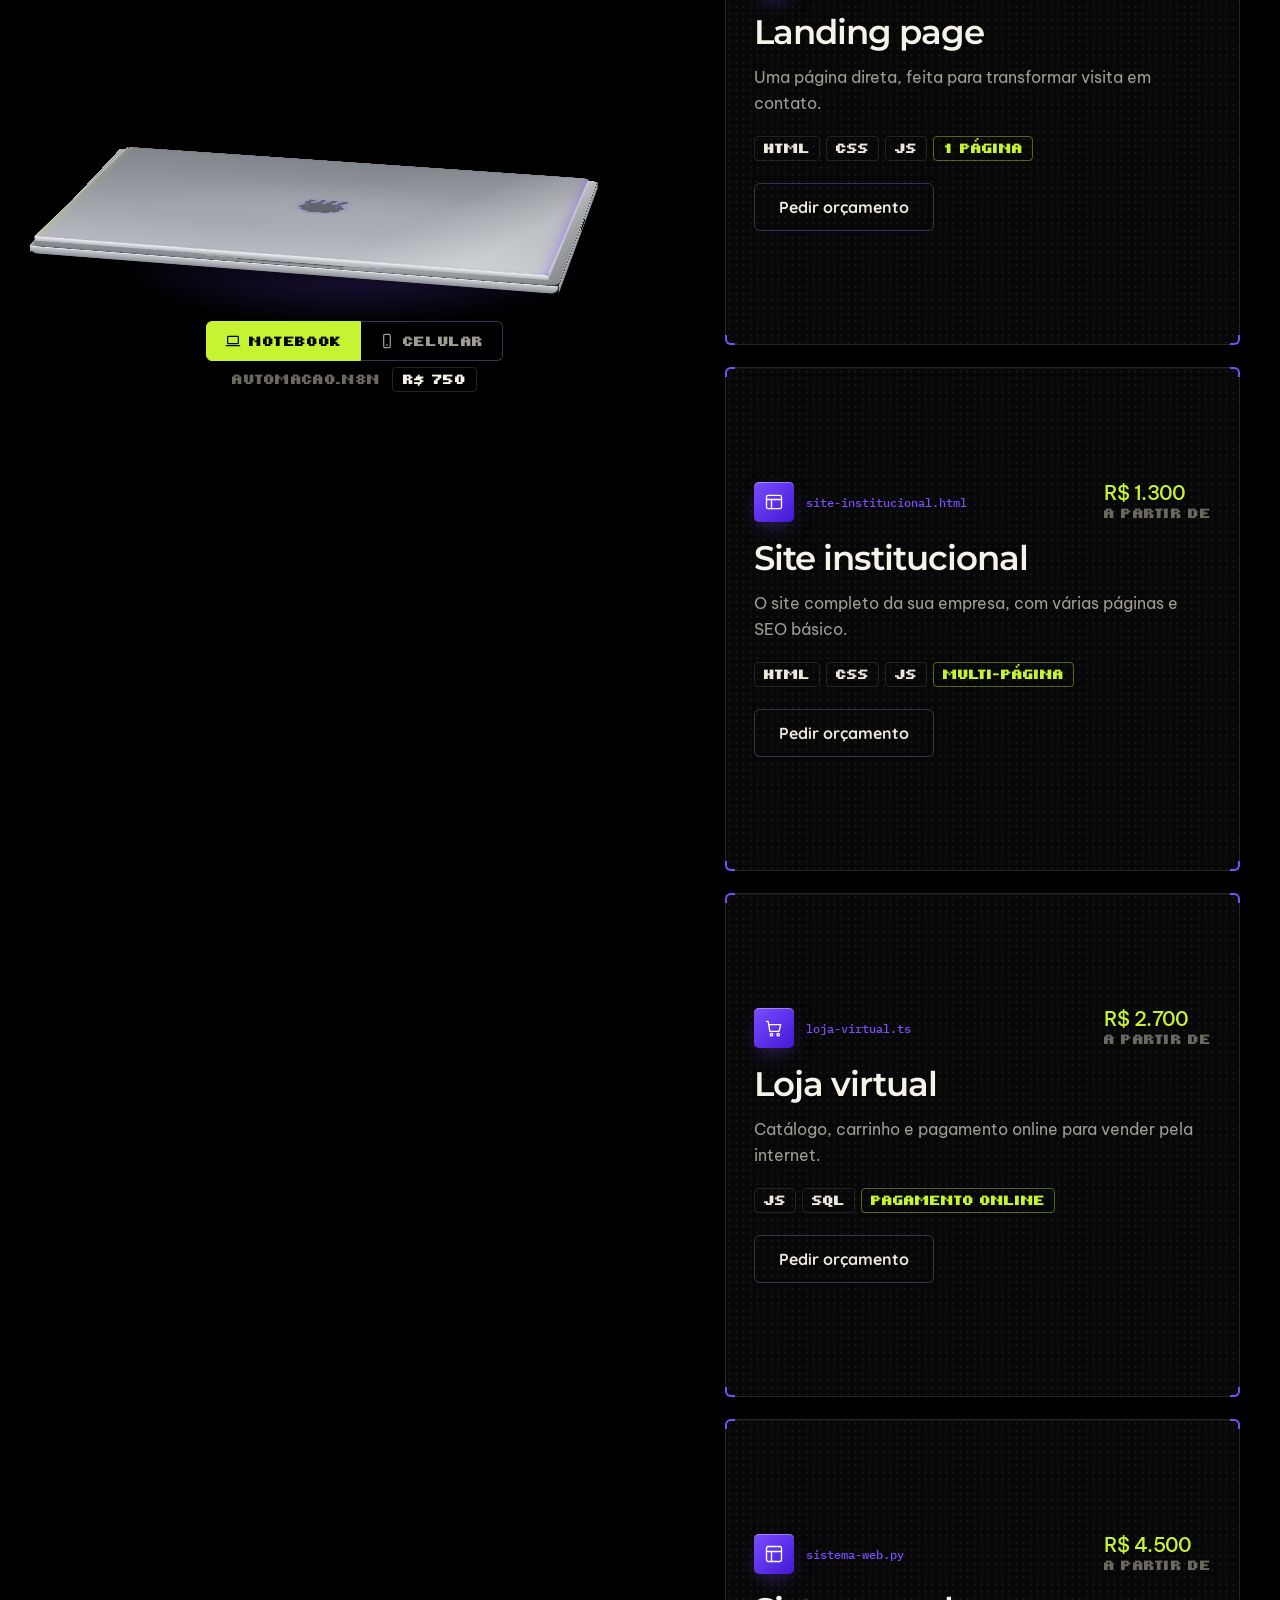
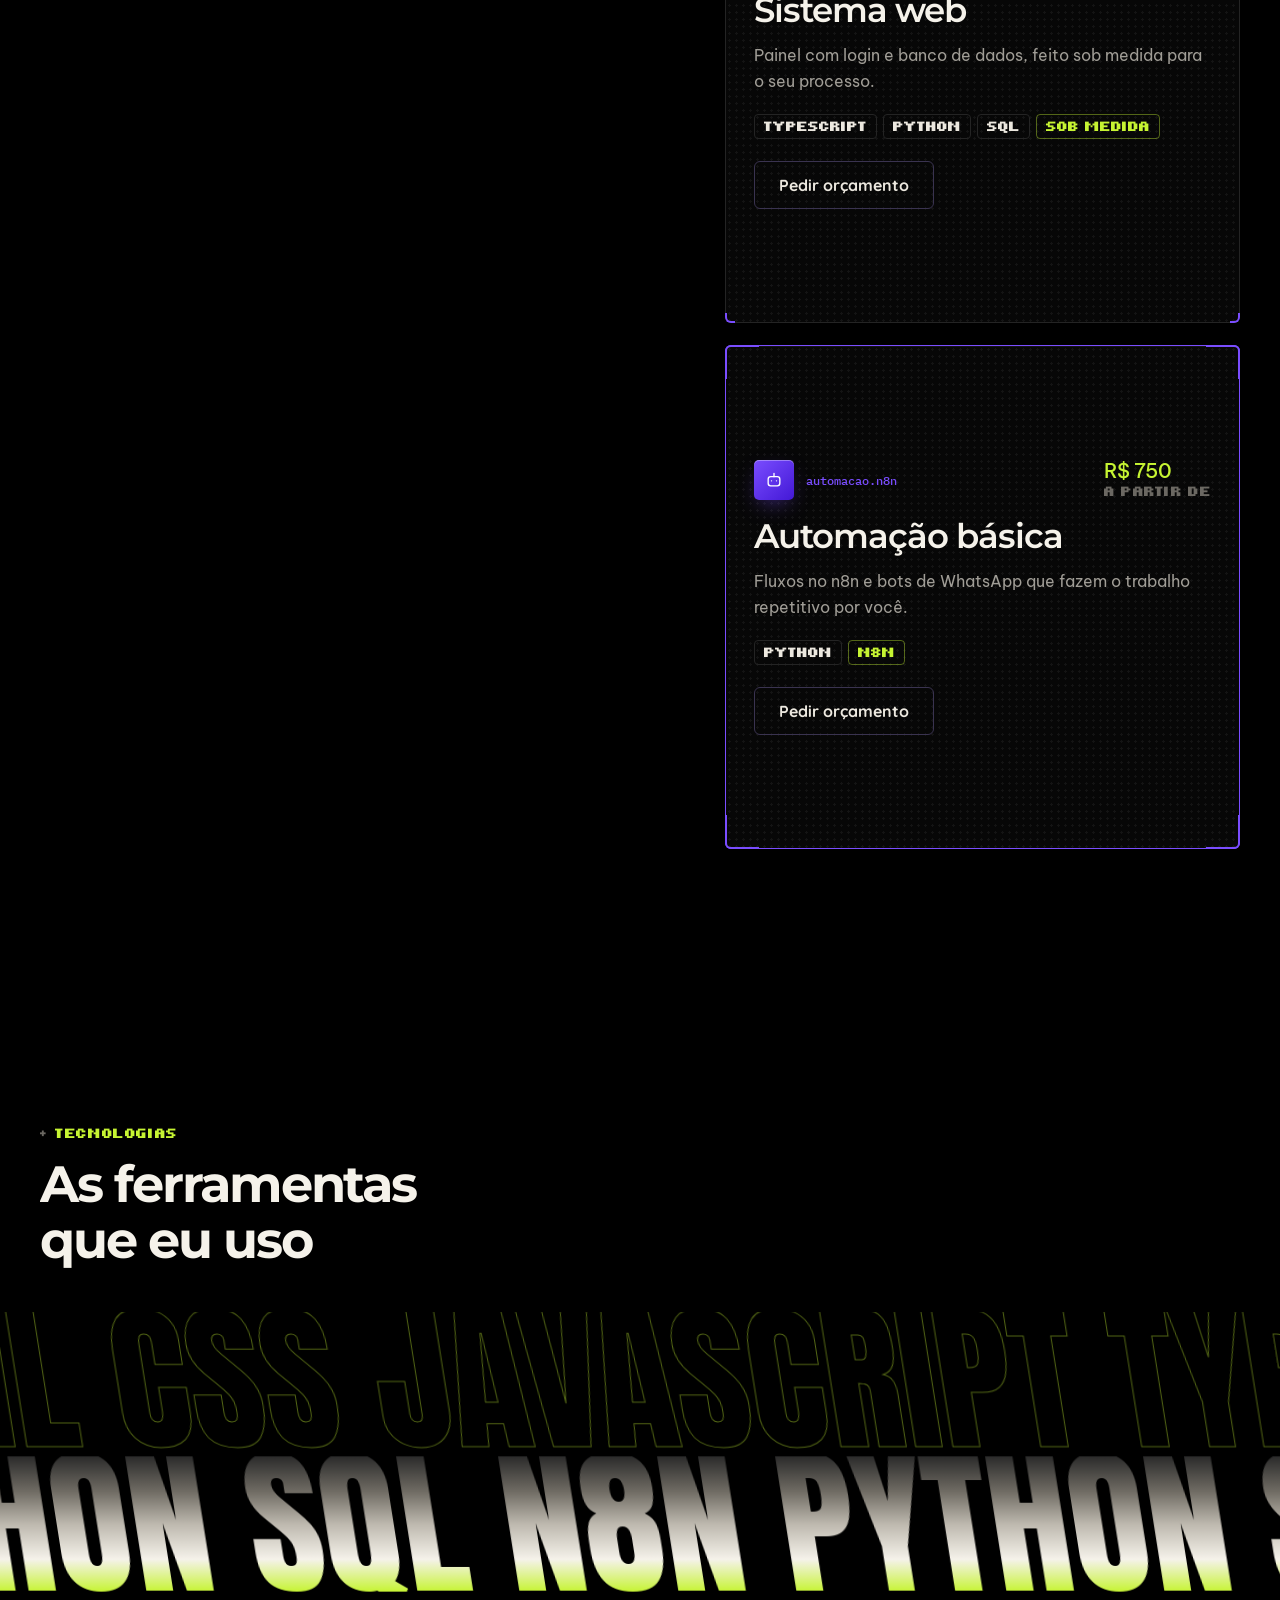
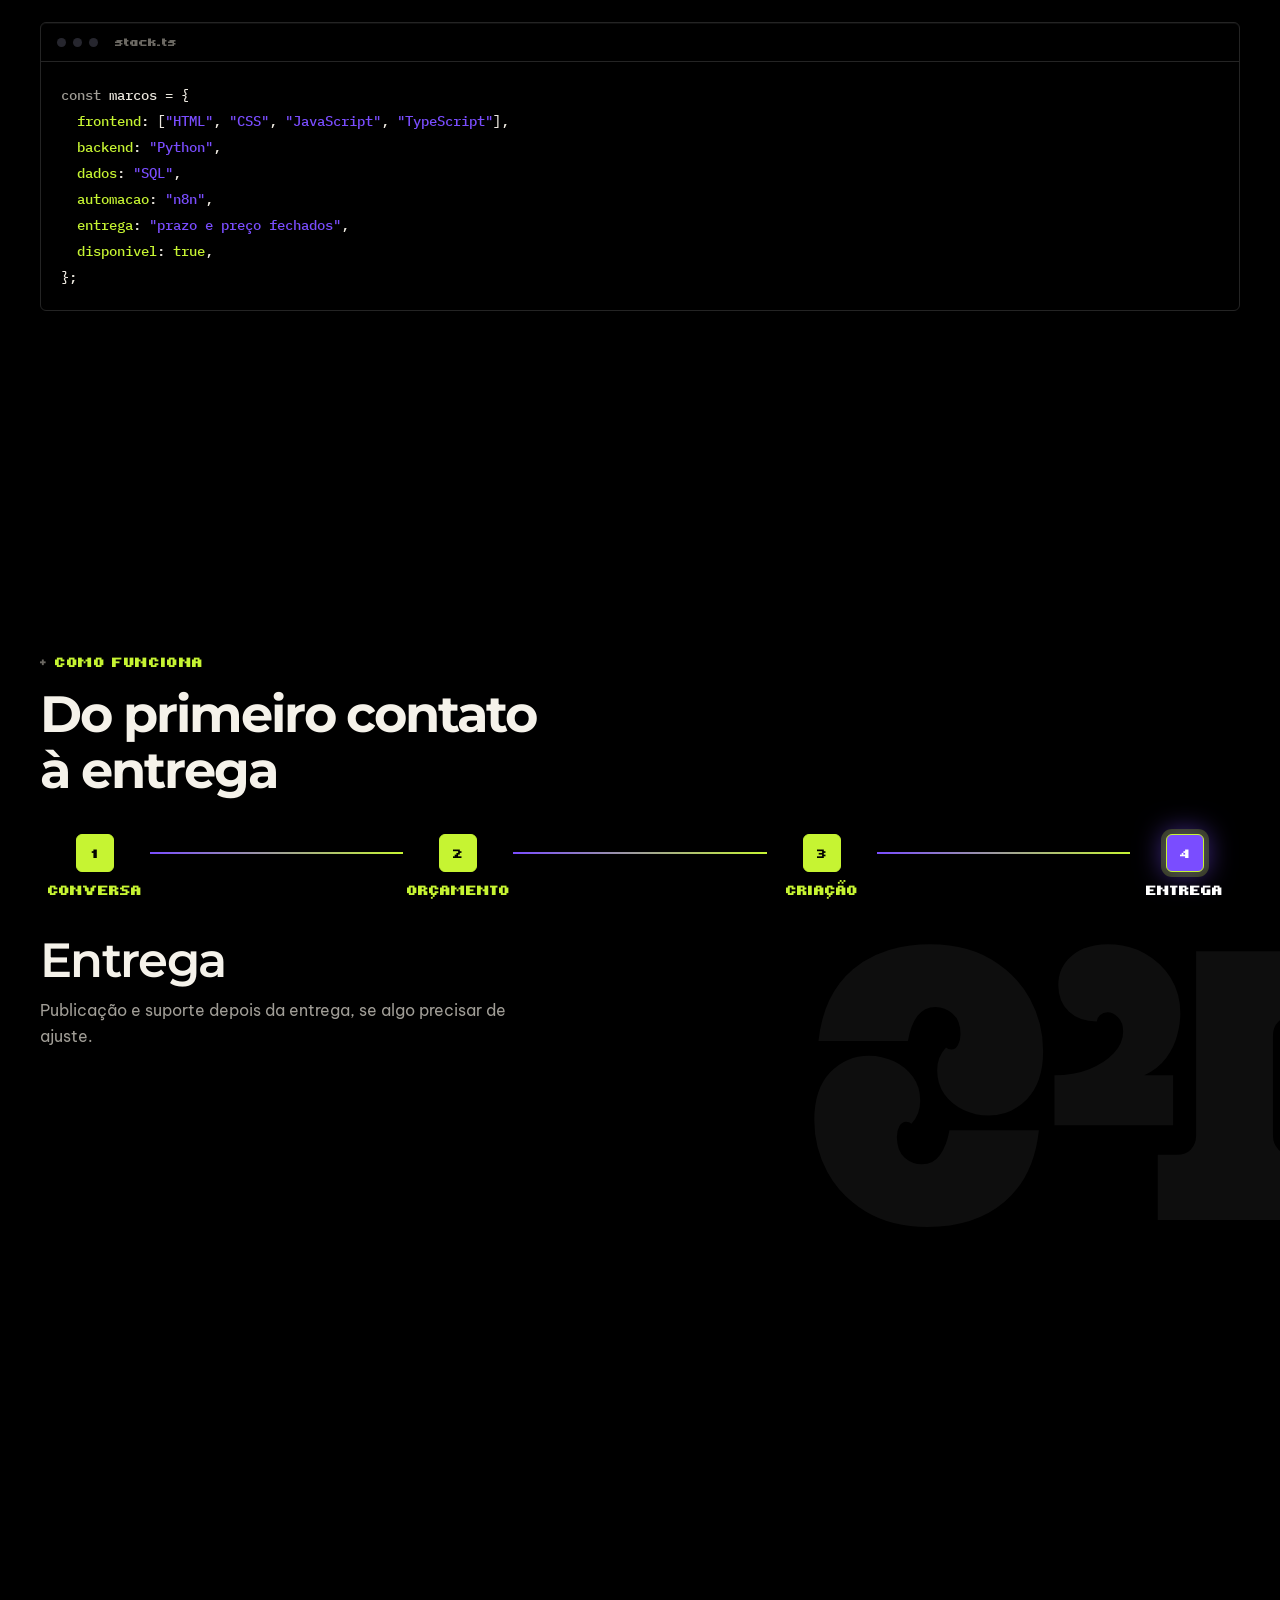
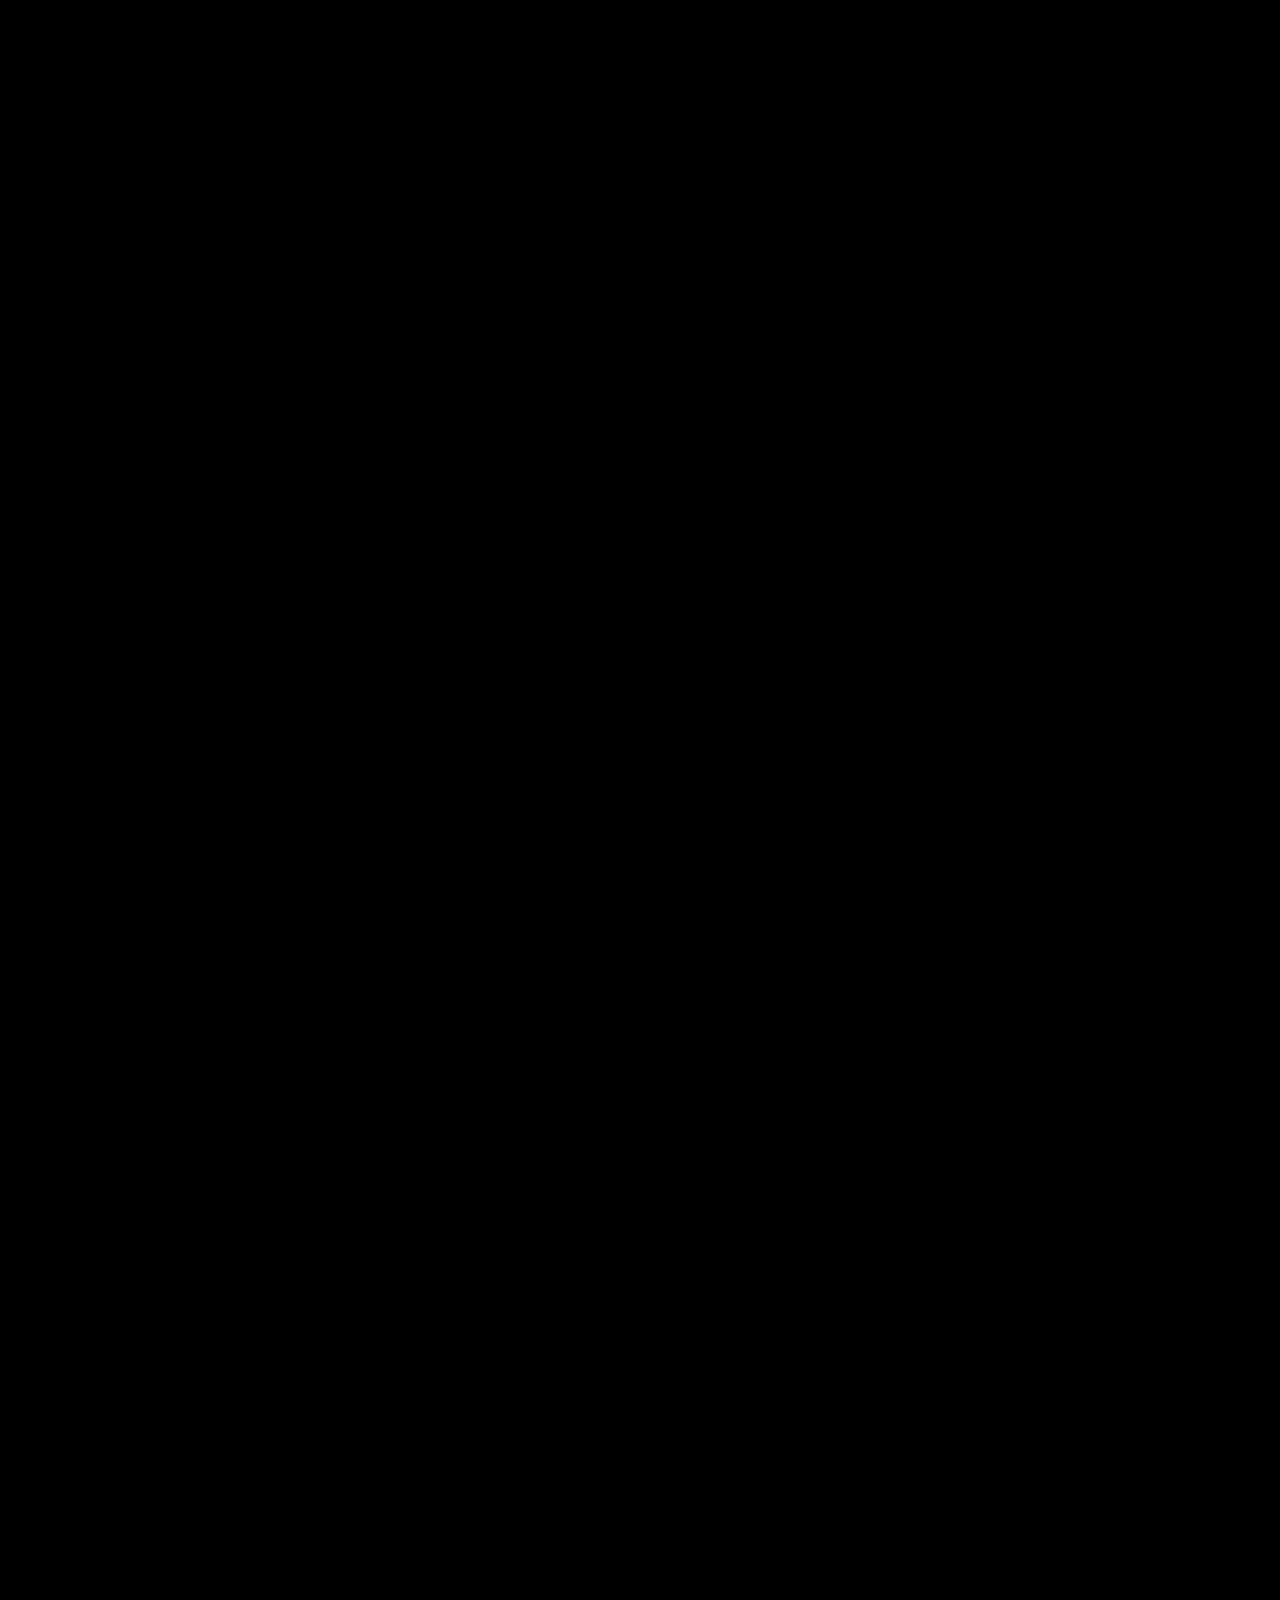
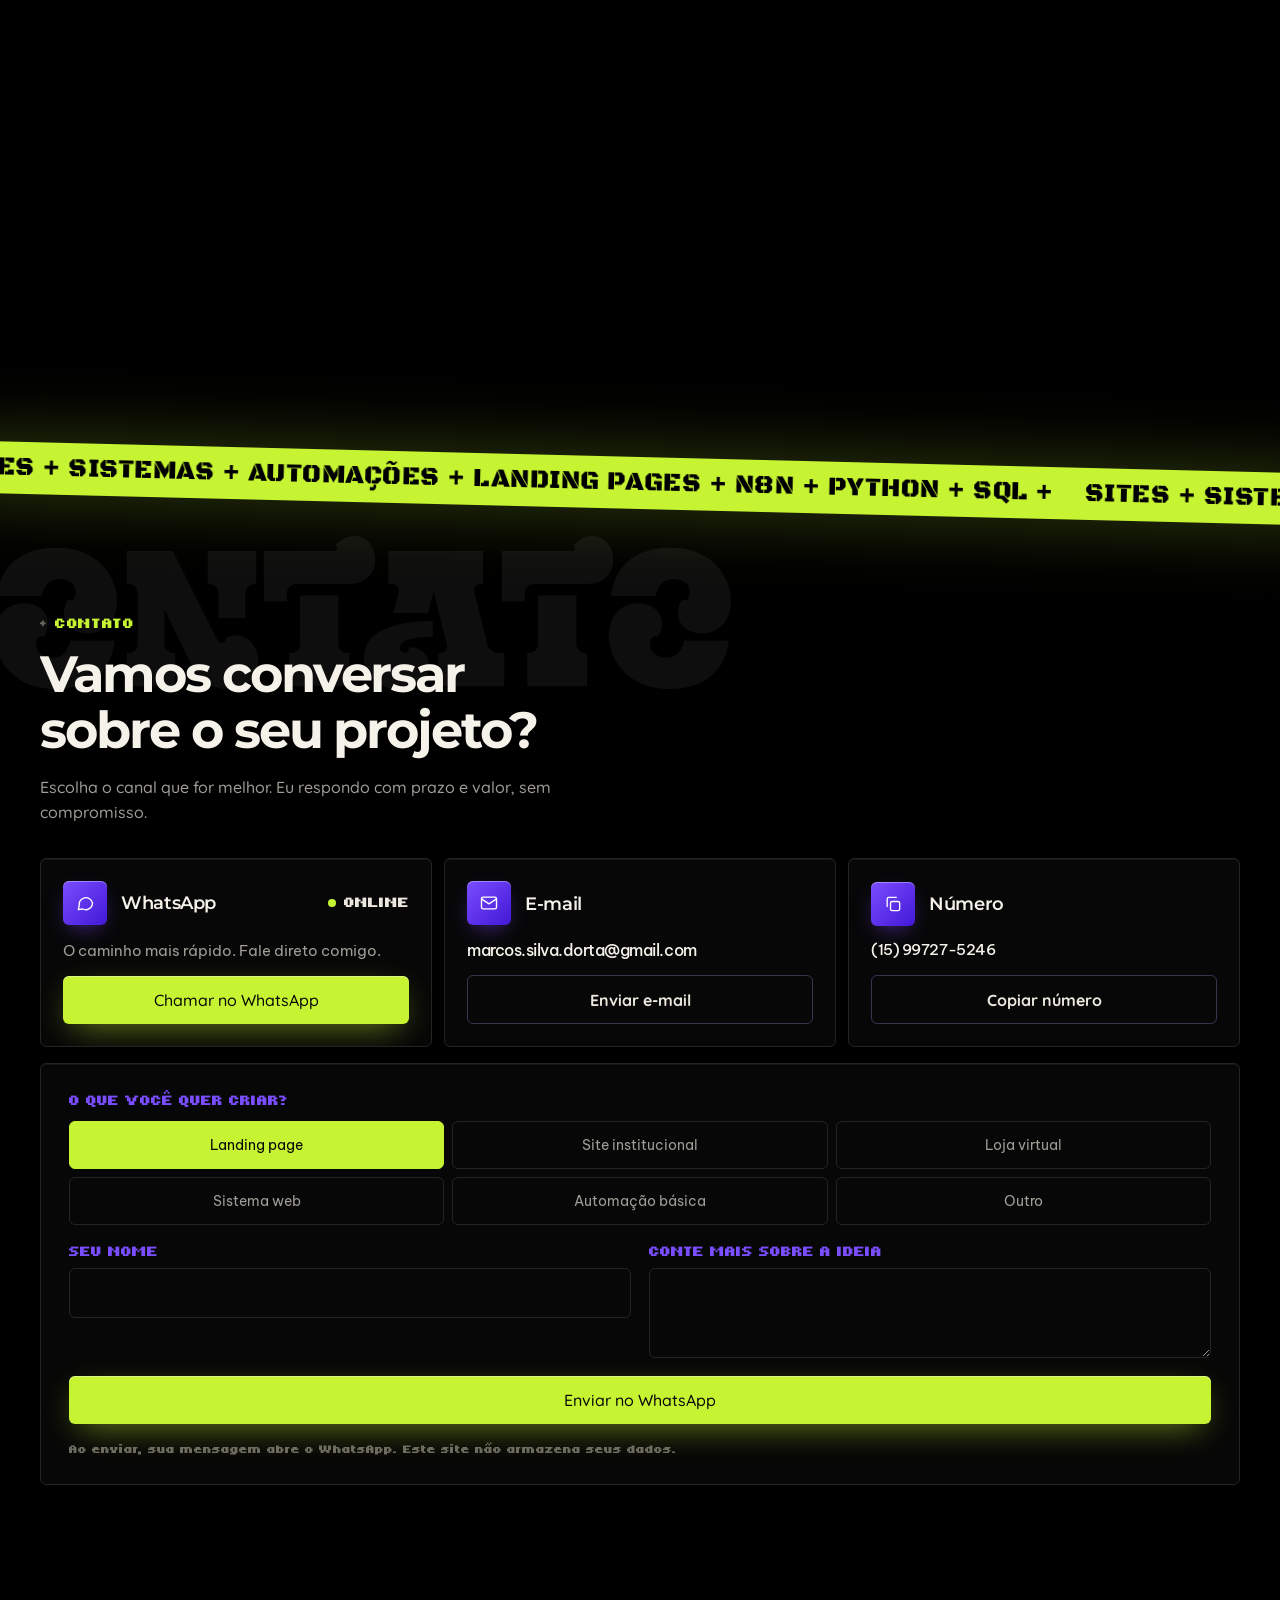
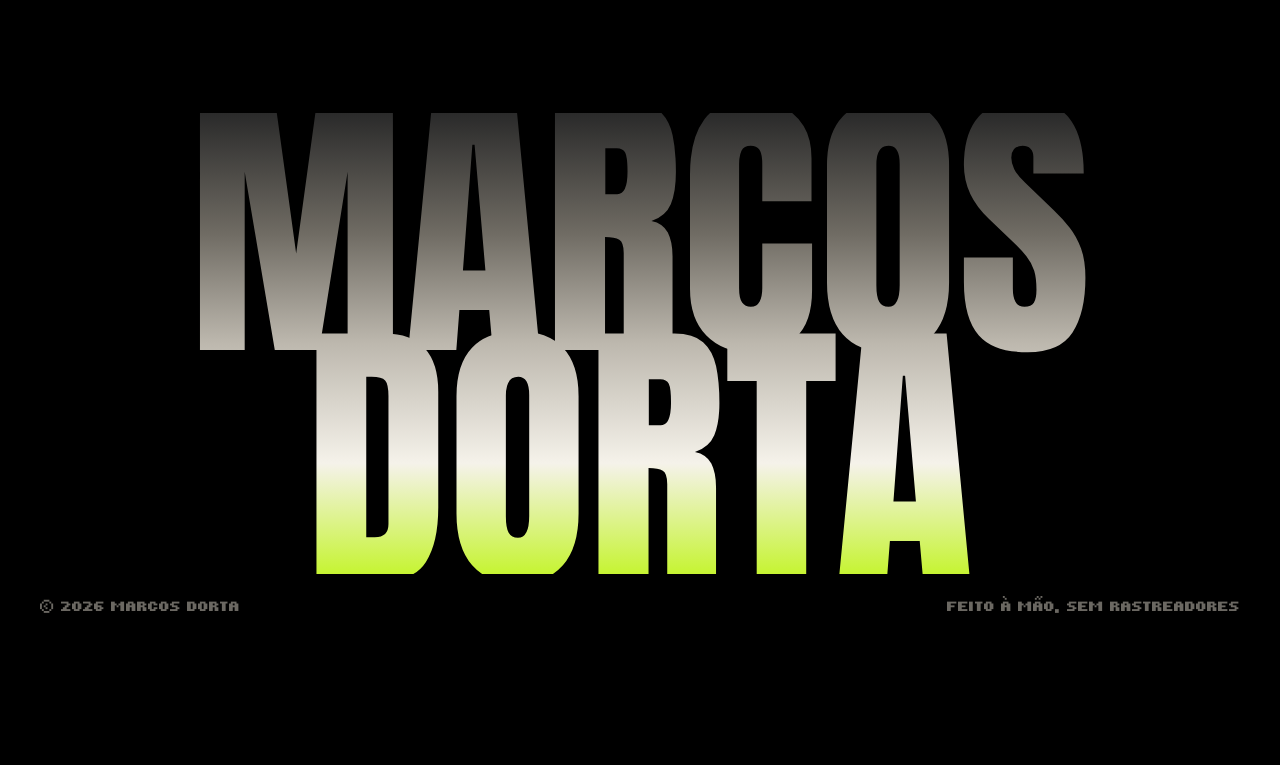
==== commit 6e1d2a08: "Otimiza desempenho no celular: tampa do notebook por CSS, animacoes sem layout e efeitos pesados des" ====
--- a/index.html
+++ b/index.html
@@ -71,7 +71,8 @@
   .br.tr{right:0;top:0;border-width:1px 1px 0 0;animation:corner 4s var(--ease2) 1s infinite}
   .br.bl{left:0;bottom:0;border-width:0 0 1px 1px;animation:corner 4s var(--ease2) 3s infinite}
   .br.brr{right:0;bottom:0;border-width:0 1px 1px 0;animation:corner 4s var(--ease2) 2s infinite}
-  @keyframes corner{0%,70%,100%{width:16px;height:16px}85%{width:34px;height:34px}}
+  @keyframes corner{0%,70%,100%{transform:scale(1)}85%{transform:scale(2.1)}}
+  .br.tl{transform-origin:0 0}.br.tr{transform-origin:100% 0}.br.bl{transform-origin:0 100%}.br.brr{transform-origin:100% 100%}
   .prog{position:fixed;left:0;top:0;height:2px;width:100%;background:linear-gradient(90deg,var(--cob),var(--lime));transform-origin:0 50%;transform:scaleX(0);z-index:95}
   .corner{position:fixed;z-index:85;display:flex;align-items:center;gap:8px;font:500 .68rem var(--mono);text-transform:uppercase;letter-spacing:.04em;color:var(--ink)}
   .corner .dim{color:var(--dim)}
@@ -129,11 +130,12 @@
   /* ===== Modelo 3D: notebook (inspirado no Galaxy Book4) e celular S26 ===== */
   /* Sistema de cor: --acc muda por projeto (violeta / lima); metal prateado + vidro violeta contrastam com o preto do site */
   @property --acc{syntax:'<color>';inherits:true;initial-value:#7A4DFF}
-  .lap{--T:.55em;--Tb:.9em;--yr:-12;--pr:0;--open:0;--rx:-17;--sc:.9;--acc:#7A4DFF;--ang:calc(var(--yr) + var(--pr));position:relative;width:58em;height:52em;margin:0 auto;font-size:clamp(4.3px,1.34vw,5.2px);perspective:2900px;animation:float 6s ease-in-out infinite;transition:--acc .9s ease}
+  .lap{--T:.55em;--Tb:.9em;--yr:-12;--pr:0;--rx:-17;--sc:.9;--acc:#7A4DFF;--ang:calc(var(--yr) + var(--pr));position:relative;width:58em;height:52em;margin:0 auto;font-size:clamp(4.3px,1.34vw,5.2px);perspective:2900px;animation:float 6s ease-in-out infinite;transition:--acc .9s ease}
   @keyframes float{0%,100%{translate:0 0}50%{translate:0 -6px}}
   .lap.is-phone{--rx:-10;--sc:1.04}
   /* iluminação: halo de cor do projeto no chão + sombra de contato que acompanha a rotação */
-  .lap::before{content:"";position:absolute;left:2%;right:2%;bottom:-4%;height:26%;background:radial-gradient(closest-side,color-mix(in srgb,var(--acc) calc(25% + var(--open)*45%),transparent),transparent 92%);z-index:-1}
+  .lap::before{content:"";position:absolute;left:2%;right:2%;bottom:-4%;height:26%;background:radial-gradient(closest-side,color-mix(in srgb,var(--acc) 70%,transparent),transparent 92%);z-index:-1;opacity:.36;transition:opacity 1s ease}
+  .lap.open::before{opacity:1}
   .lap::after{content:"";position:absolute;left:12%;right:12%;bottom:5%;height:9%;background:radial-gradient(closest-side,rgba(0,0,0,.85),transparent);translate:calc(var(--ang)*-.12em) 0;z-index:-1;transition:left .6s,right .6s}
   .lap.is-phone::after{left:34%;right:34%}
   .lap.idle,.lap.idle *{animation-play-state:paused!important}
@@ -144,7 +146,8 @@
   .lap[data-lg=off] .lg{transform:translateZ(-16em) rotateY(-50deg) scale(.86);opacity:0;visibility:hidden;transition:transform .5s var(--ease),opacity .32s ease,visibility 0s .5s}
 
   /* tampa */
-  .lid{position:absolute;left:0;top:0;width:58em;height:36em;transform-origin:50% 100%;transform:rotateX(-88deg)}
+  .lid{position:absolute;left:0;top:0;width:58em;height:36em;transform-origin:50% 100%;transform:rotateX(-88deg);transition:transform .85s cubic-bezier(.45,0,.2,1)}
+  .lap.open .lid{transform:rotateX(7deg);transition:transform 1.2s cubic-bezier(.3,1.35,.5,1)}
   .lid-front,.lid-back{position:absolute;inset:0;border-radius:.9em;backface-visibility:hidden;-webkit-backface-visibility:hidden}
   .lid-front{transform:translateZ(calc(var(--T)/2));background:#030304;padding:.5em .5em .7em;box-shadow:inset 0 0 0 .14em #121316,0 0 0 .1em #7c8087,0 0 0 .16em rgba(255,255,255,.22)}
   .lid-back{transform:translateZ(calc(var(--T)/-2)) rotateY(180deg);display:grid;place-items:center;
@@ -158,7 +161,8 @@
   .lr{right:0;top:0;width:var(--T);height:100%;transform:translateX(calc(var(--T)/2)) rotateY(90deg);background:linear-gradient(90deg,#9a9ea4,#e0e2e6)}
   .lt2{left:0;top:0;width:100%;height:var(--T);transform:translateY(calc(var(--T)/-2)) rotateX(90deg);background:linear-gradient(180deg,#f2f3f5,#aeb2b8)}
   .cam{position:absolute;left:50%;top:.17em;width:.3em;height:.3em;margin-left:-.15em;border-radius:50%;background:radial-gradient(circle at 35% 35%,#3a4a7a,#07080c 70%);box-shadow:0 0 0 .07em #202227;z-index:3}
-  .scr{position:relative;width:100%;height:100%;border-radius:.4em;overflow:hidden;background:#020205;display:flex;flex-direction:column;opacity:calc(.35 + var(--open)*.65)}
+  .scr{position:relative;width:100%;height:100%;border-radius:.4em;overflow:hidden;background:#020205;display:flex;flex-direction:column;opacity:.35;transition:opacity .8s ease}
+  .lap.open .scr{opacity:1}
   .glare{position:absolute;inset:.5em;border-radius:.4em;pointer-events:none;z-index:4;background:linear-gradient(112deg,transparent 30%,rgba(255,255,255,.15) 46%,rgba(255,255,255,.03) 54%,transparent 62%) calc(50% + var(--ang)*1.6%) 0/260% 100% no-repeat}
   .chrome{display:flex;align-items:center;gap:.5em;padding:.5em .8em;border-bottom:1px solid #1c1c28;font:500 .68em var(--code);color:var(--dim);flex:none}
   .chrome i{width:.55em;height:.55em;border-radius:50%;background:#2a2a36}
@@ -182,9 +186,10 @@
 
   /* tampa do teclado (alumínio, teclas pretas retroiluminadas, trackpad de vidro) */
   .deck{position:absolute;inset:0;border-radius:.6em .6em 1.4em 1.4em;box-shadow:inset 0 .16em 0 rgba(255,255,255,.55),inset .16em 0 0 rgba(255,255,255,.3),inset -.16em 0 0 rgba(255,255,255,.2),inset 0 -.22em .8em rgba(0,0,0,.2);
-    background:radial-gradient(90% 70% at 50% 0%,color-mix(in srgb,var(--acc) calc(var(--open)*34%),transparent),transparent 72%),
-      linear-gradient(112deg,transparent 32%,rgba(255,255,255,.2) 47%,transparent 60%) calc(50% + var(--ang)*1.8%) 0/260% 100% no-repeat,
+    background:linear-gradient(112deg,transparent 32%,rgba(255,255,255,.2) 47%,transparent 60%) calc(50% + var(--ang)*1.8%) 0/260% 100% no-repeat,
       repeating-linear-gradient(90deg,rgba(255,255,255,.04) 0 1px,rgba(0,0,0,.03) 1px 3px),linear-gradient(180deg,#b6babf 0,#9fa3a9 40%,#8a8e94 100%)}
+  .deck::before{content:"";position:absolute;inset:0;border-radius:inherit;background:radial-gradient(90% 70% at 50% 0%,color-mix(in srgb,var(--acc) 34%,transparent),transparent 72%);opacity:0;transition:opacity 1s ease}
+  .lap.open .deck::before{opacity:1}
   .deck>*{position:absolute}
   .kbc{left:3.2em;top:2.2em;width:53.6em;height:19em;border-radius:.6em;transform:translateZ(.08em);box-shadow:0 0 0 .14em #6d7077,0 0 1.2em rgba(0,0,0,.35)}
   .trk{left:19em;top:23.6em;width:22em;height:10.2em;border-radius:.9em;background:linear-gradient(150deg,#868a90,#a9adb2 60%,#9a9ea4);box-shadow:inset 0 .1em .5em rgba(0,0,0,.3),0 0 0 .1em rgba(255,255,255,.35),0 .15em .5em rgba(0,0,0,.25);transform:translateZ(.06em)}
@@ -192,7 +197,8 @@
   .grl{top:3em;height:17em;width:1.2em;background:radial-gradient(circle,#26282c 38%,transparent 44%) 0 0/.6em .6em;opacity:.85}
   .grl.a{left:1.2em}.grl.b{right:1.2em}
   .pwr{right:2.2em;top:.8em;width:1.6em;height:.9em;border-radius:.3em;background:linear-gradient(#2a2c31,#0f1013);box-shadow:0 0 0 .08em rgba(255,255,255,.25)}
-  .led{left:2.4em;top:23.6em;width:.5em;height:.5em;border-radius:50%;background:var(--lime);box-shadow:0 0 .9em var(--lime);opacity:var(--open)}
+  .led{left:2.4em;top:23.6em;width:.5em;height:.5em;border-radius:50%;background:var(--lime);box-shadow:0 0 .9em var(--lime);opacity:0;transition:opacity .8s}
+  .lap.open .led{opacity:1}
   .notch{left:24em;bottom:.15em;width:12em;height:.8em;border-radius:0 0 1em 1em;background:linear-gradient(#6b6e74,#a2a6ac);box-shadow:inset 0 .12em .2em rgba(0,0,0,.35)}
 
   /* celular (estilo Galaxy S26: moldura reta de alumínio, vidro violeta, furo de câmera, três lentes) */
@@ -293,7 +299,8 @@
   .m-who b{display:block;font:700 1.15em var(--head)}.m-who span{font:500 .85em var(--soft);color:var(--lime)}
   .m-b{width:max-content;max-width:78%;padding:.8em 1.1em;margin:.9em 0 0;border-radius:1.3em 1.3em 1.3em .3em;background:#14141c;font:500 1em/1.35 var(--soft)}
   .m-b.r{margin-left:auto;background:var(--acc);color:var(--onacc);border-radius:1.3em 1.3em .3em 1.3em}
-  .m-b.t{display:flex;gap:.35em;padding:1em 1.2em}.m-b.t i{width:.6em;height:.6em;border-radius:50%;background:#777784;animation:pulse2 1.2s ease-in-out infinite alternate}
+  .m-b.t{display:flex;gap:.35em;padding:1em 1.2em}.m-b.t i{width:.6em;height:.6em;border-radius:50%;background:#777784;animation:dotp .7s ease-in-out infinite alternate}
+  .m-b.t i:nth-child(2){animation-delay:.15s}.m-b.t i:nth-child(3){animation-delay:.3s}
   .m-input{position:absolute;left:1.4em;right:1.4em;bottom:2.2em;height:3.1em;border-radius:1.6em;background:#101018;border:1px solid #20202c;display:flex;align-items:center;padding:0 .5em 0 1.3em;color:#777784;font:500 1em var(--soft);z-index:3}
   .m-input::after{content:"";margin-left:auto;width:2.2em;height:2.2em;border-radius:50%;background:var(--acc)}
   .m-tab{position:absolute;left:1.4em;right:1.4em;bottom:2.2em;height:3.2em;border-radius:1.6em;background:rgba(16,16,24,.94);border:1px solid #26262f;display:flex;justify-content:space-around;align-items:center;z-index:3;box-shadow:0 .5em 1em rgba(0,0,0,.5)}
@@ -334,7 +341,8 @@
   .pg .nd i{display:block;width:1.3em;height:1.3em;border-radius:.4em;background:var(--vio)}
   .pg .ln3{width:2.6em;height:2px;background:linear-gradient(90deg,var(--vio),var(--cob));position:relative;overflow:hidden}
   .pg .ln3::after{content:"";position:absolute;top:-1px;left:-30%;width:30%;height:4px;background:#fff;opacity:.8;animation:pulse2 1.6s linear infinite}
-  @keyframes pulse2{to{left:110%}}
+  @keyframes pulse2{to{transform:translateX(450%)}}
+  @keyframes dotp{from{opacity:.25}to{opacity:1}}
   .pg .chat{padding:1em 1.4em;display:grid;gap:.7em}
   .pg .bub{height:2em;border-radius:1em;border:1px solid #2a2a3a;width:62%}
   .pg .bub.r{margin-left:auto;background:var(--vio);border:0;width:48%}
@@ -525,6 +533,11 @@
     .hero{height:calc(100svh + 70vh)}
     .proc{height:calc(100svh + 220vh)}
     .dock-bg{backdrop-filter:none;-webkit-backdrop-filter:none;background:#070707}
+    .grain,.light::before{display:none}
+    .corner,.frame{mix-blend-mode:normal}
+    .foot .nm2{animation:none}
+    .lap{transition:none}
+    .mq-row{-webkit-text-stroke-width:.8px}
   }
   @media (prefers-reduced-motion:reduce){
     html{scroll-behavior:auto}
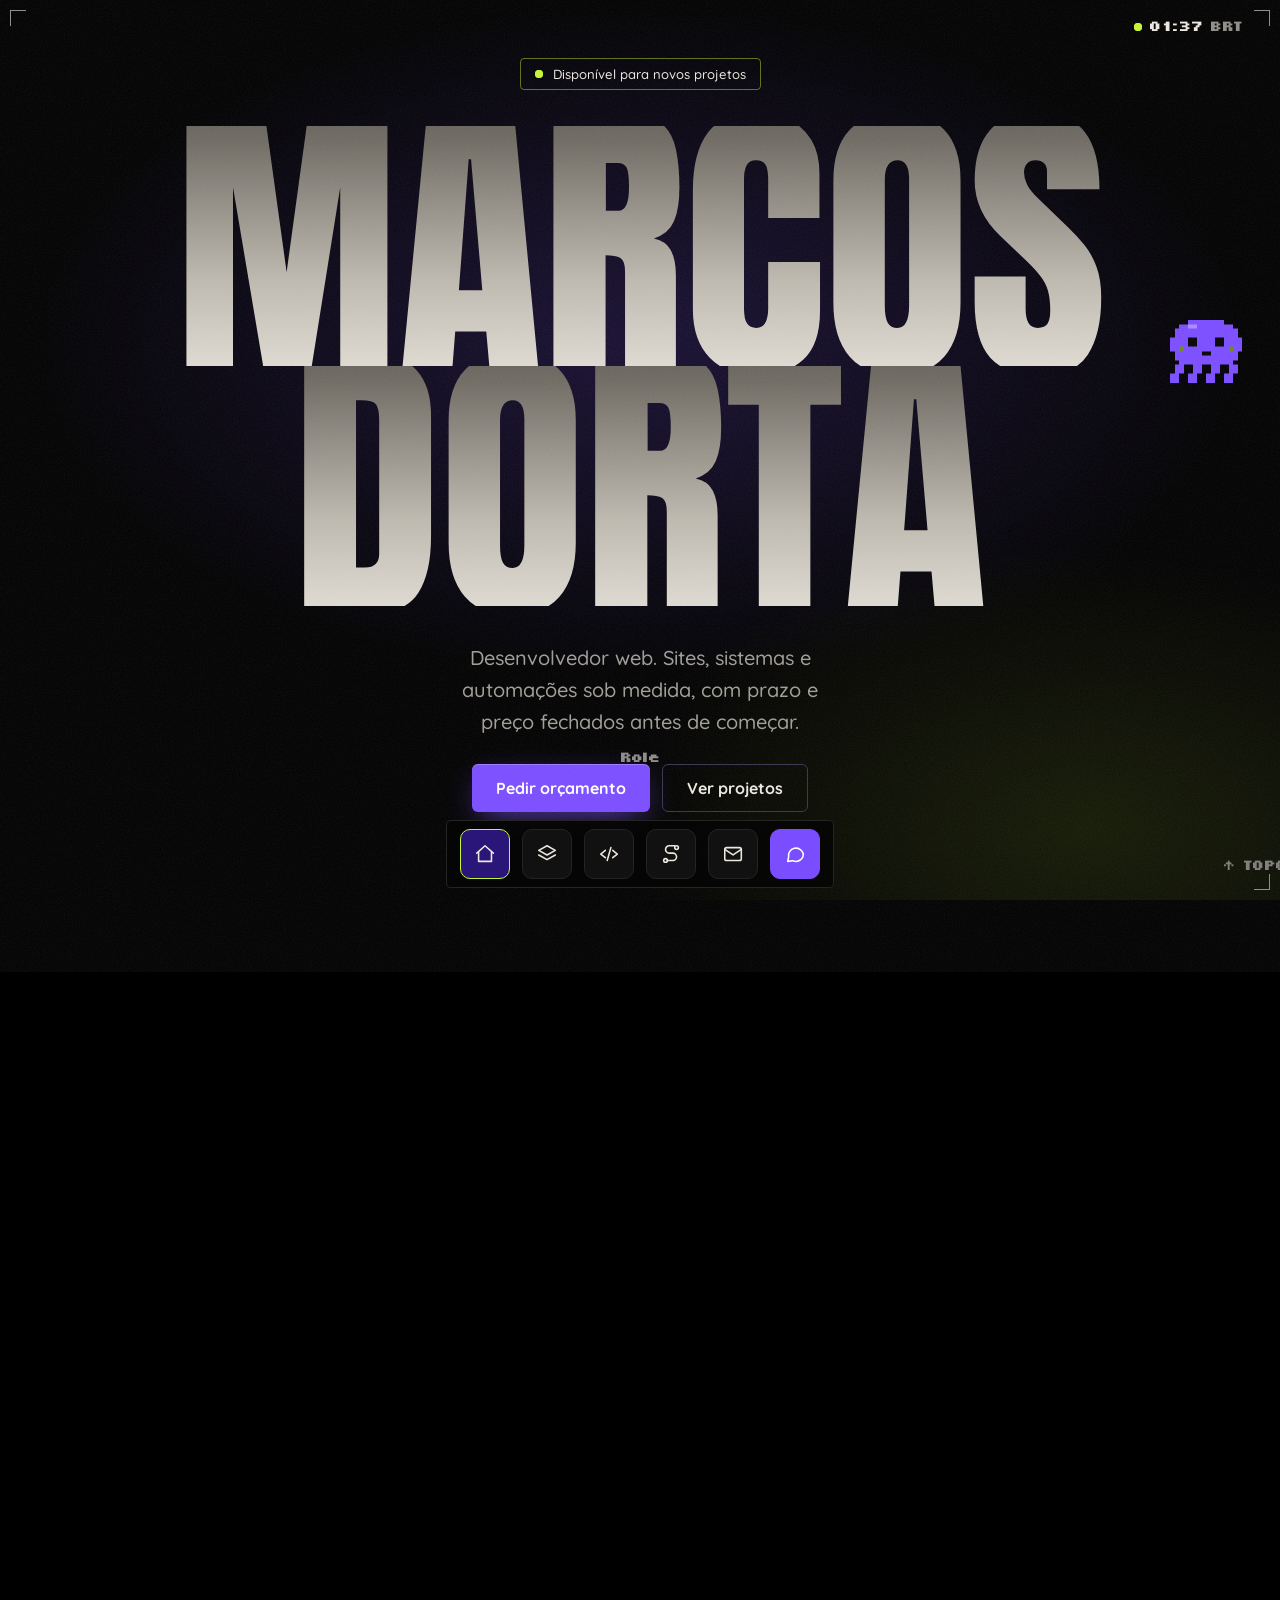
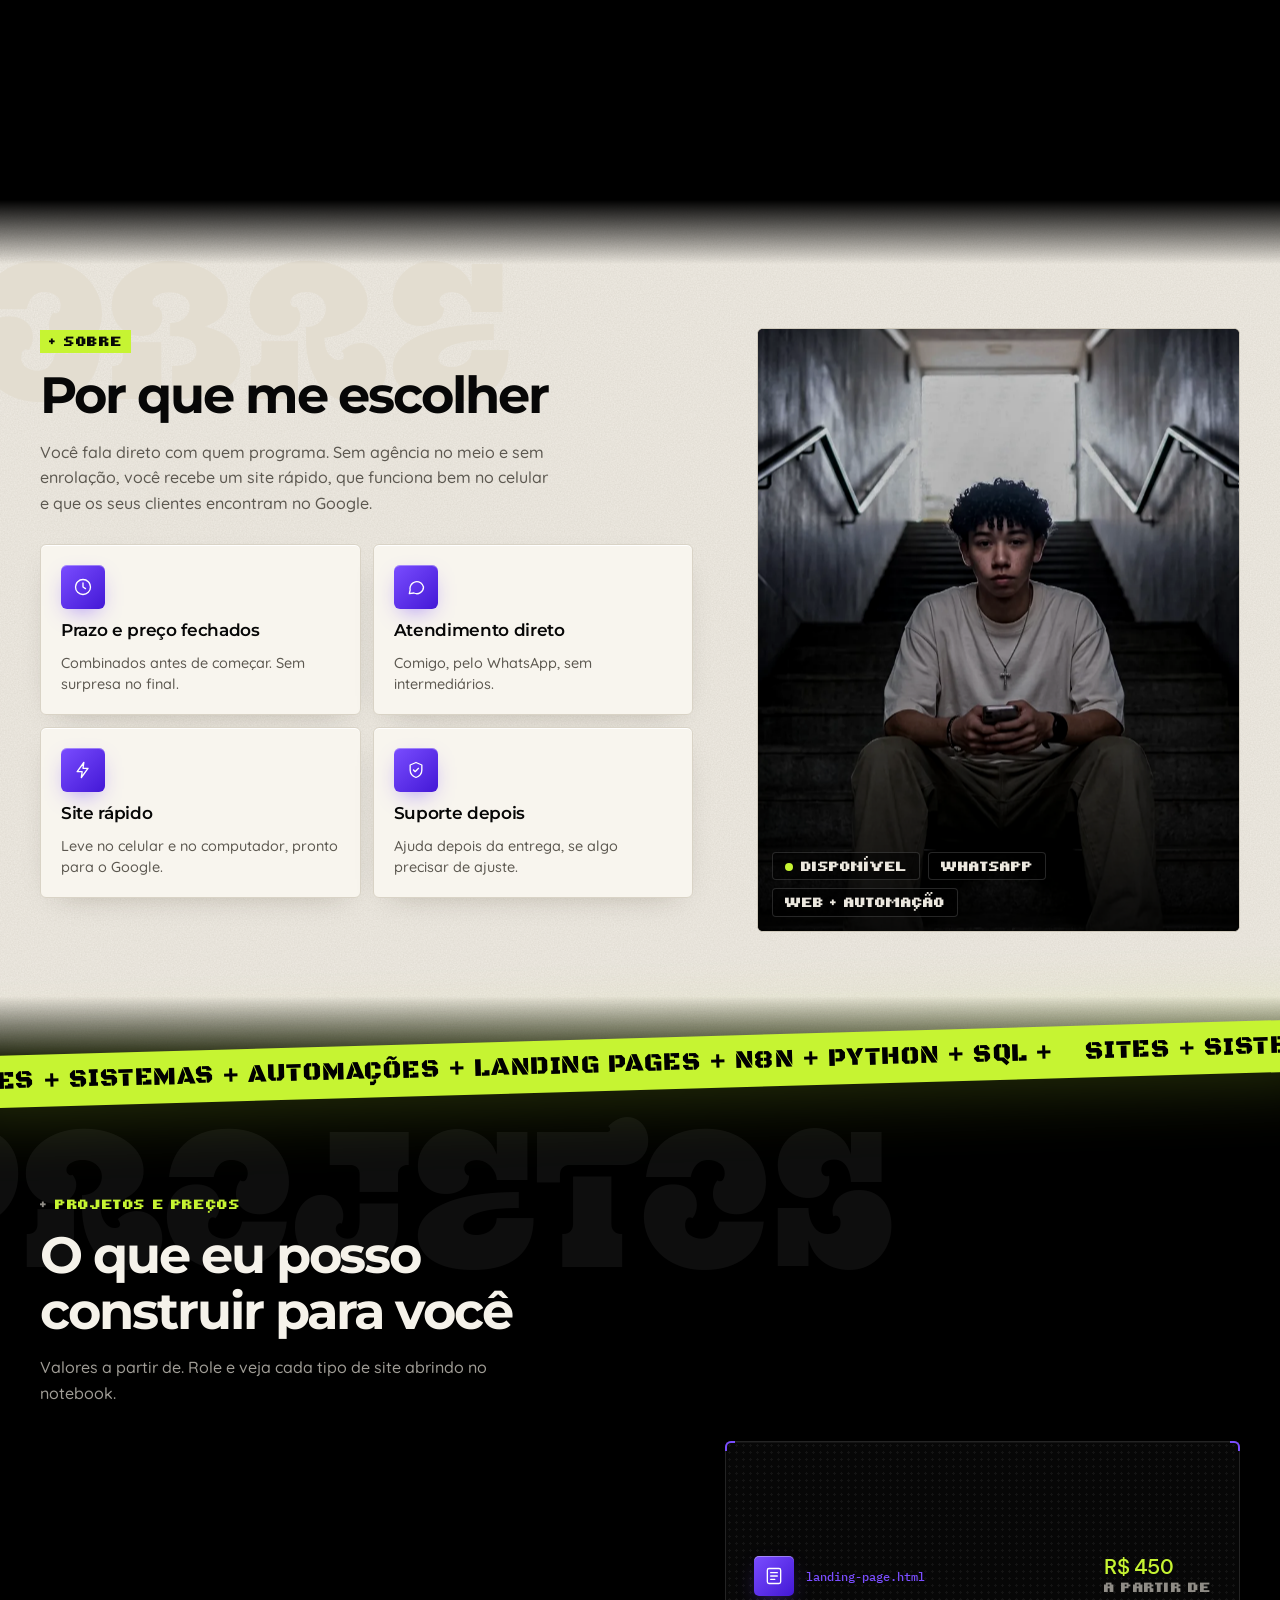
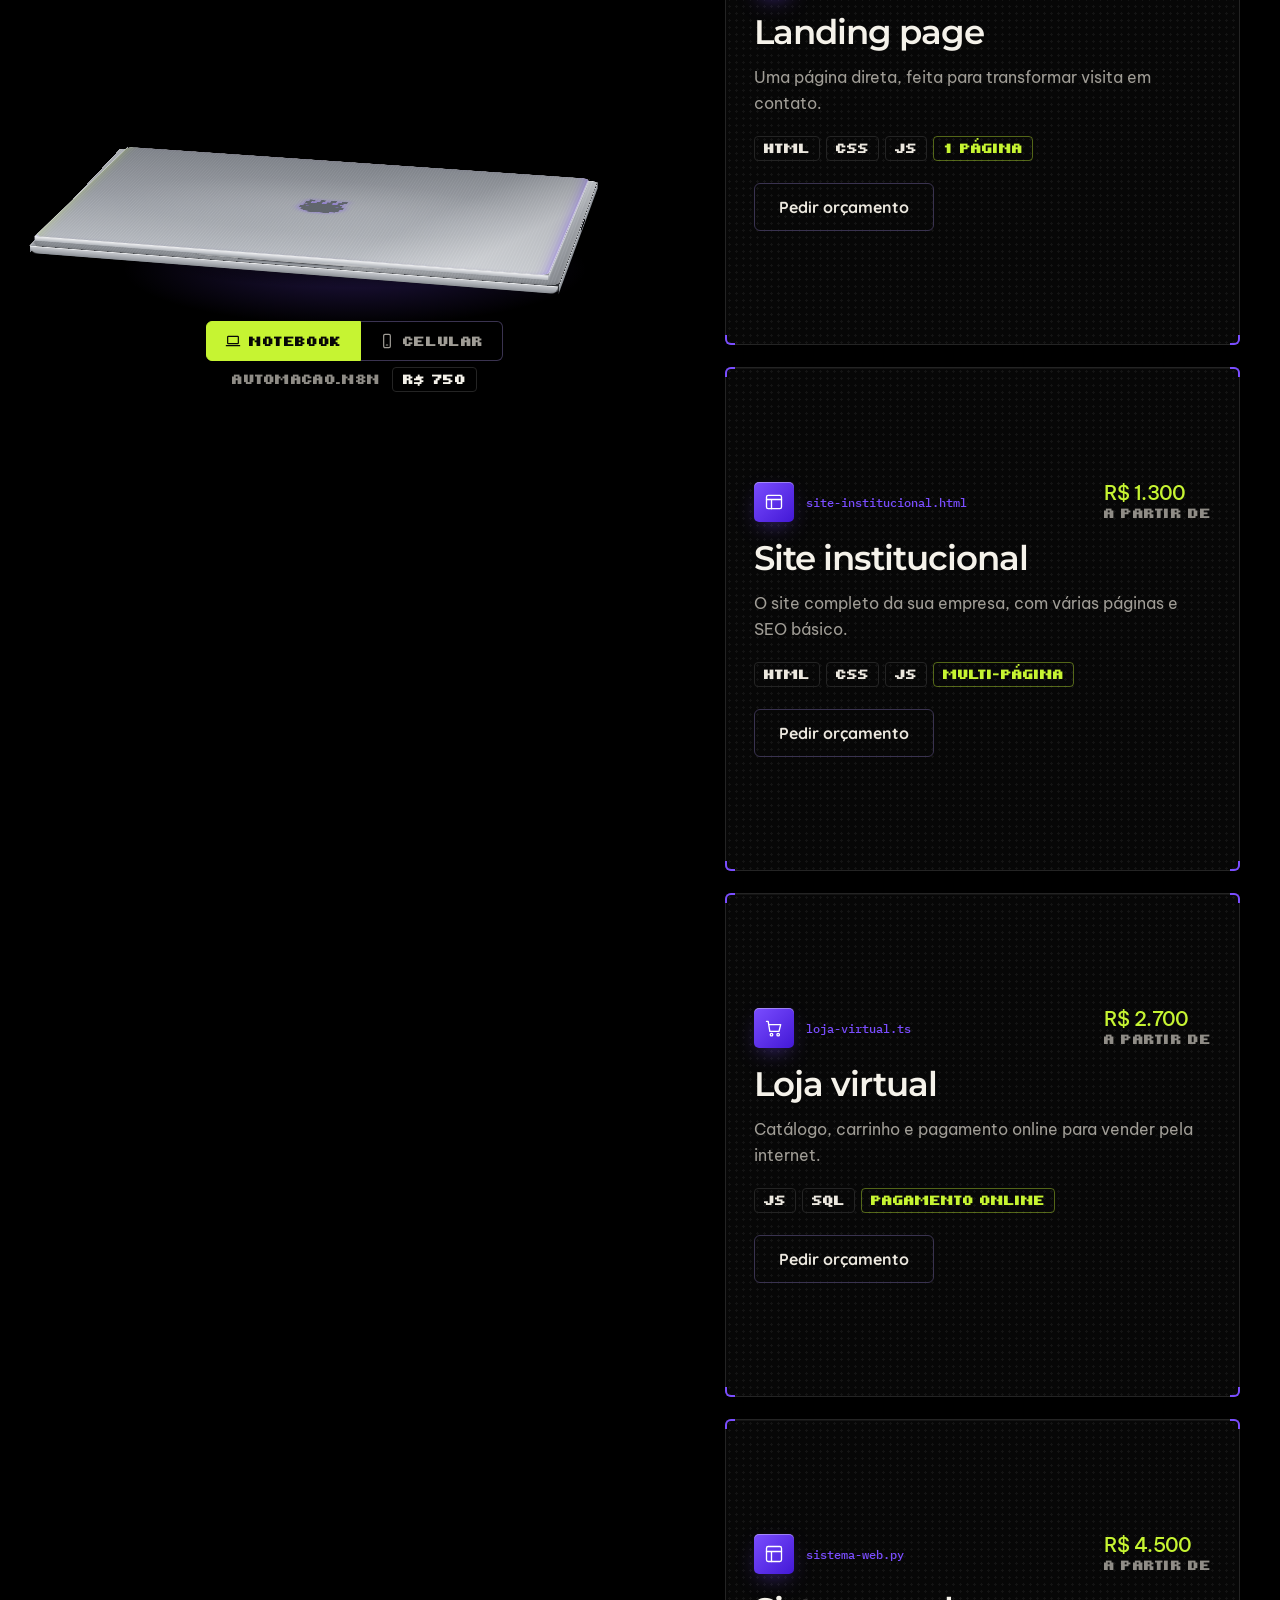
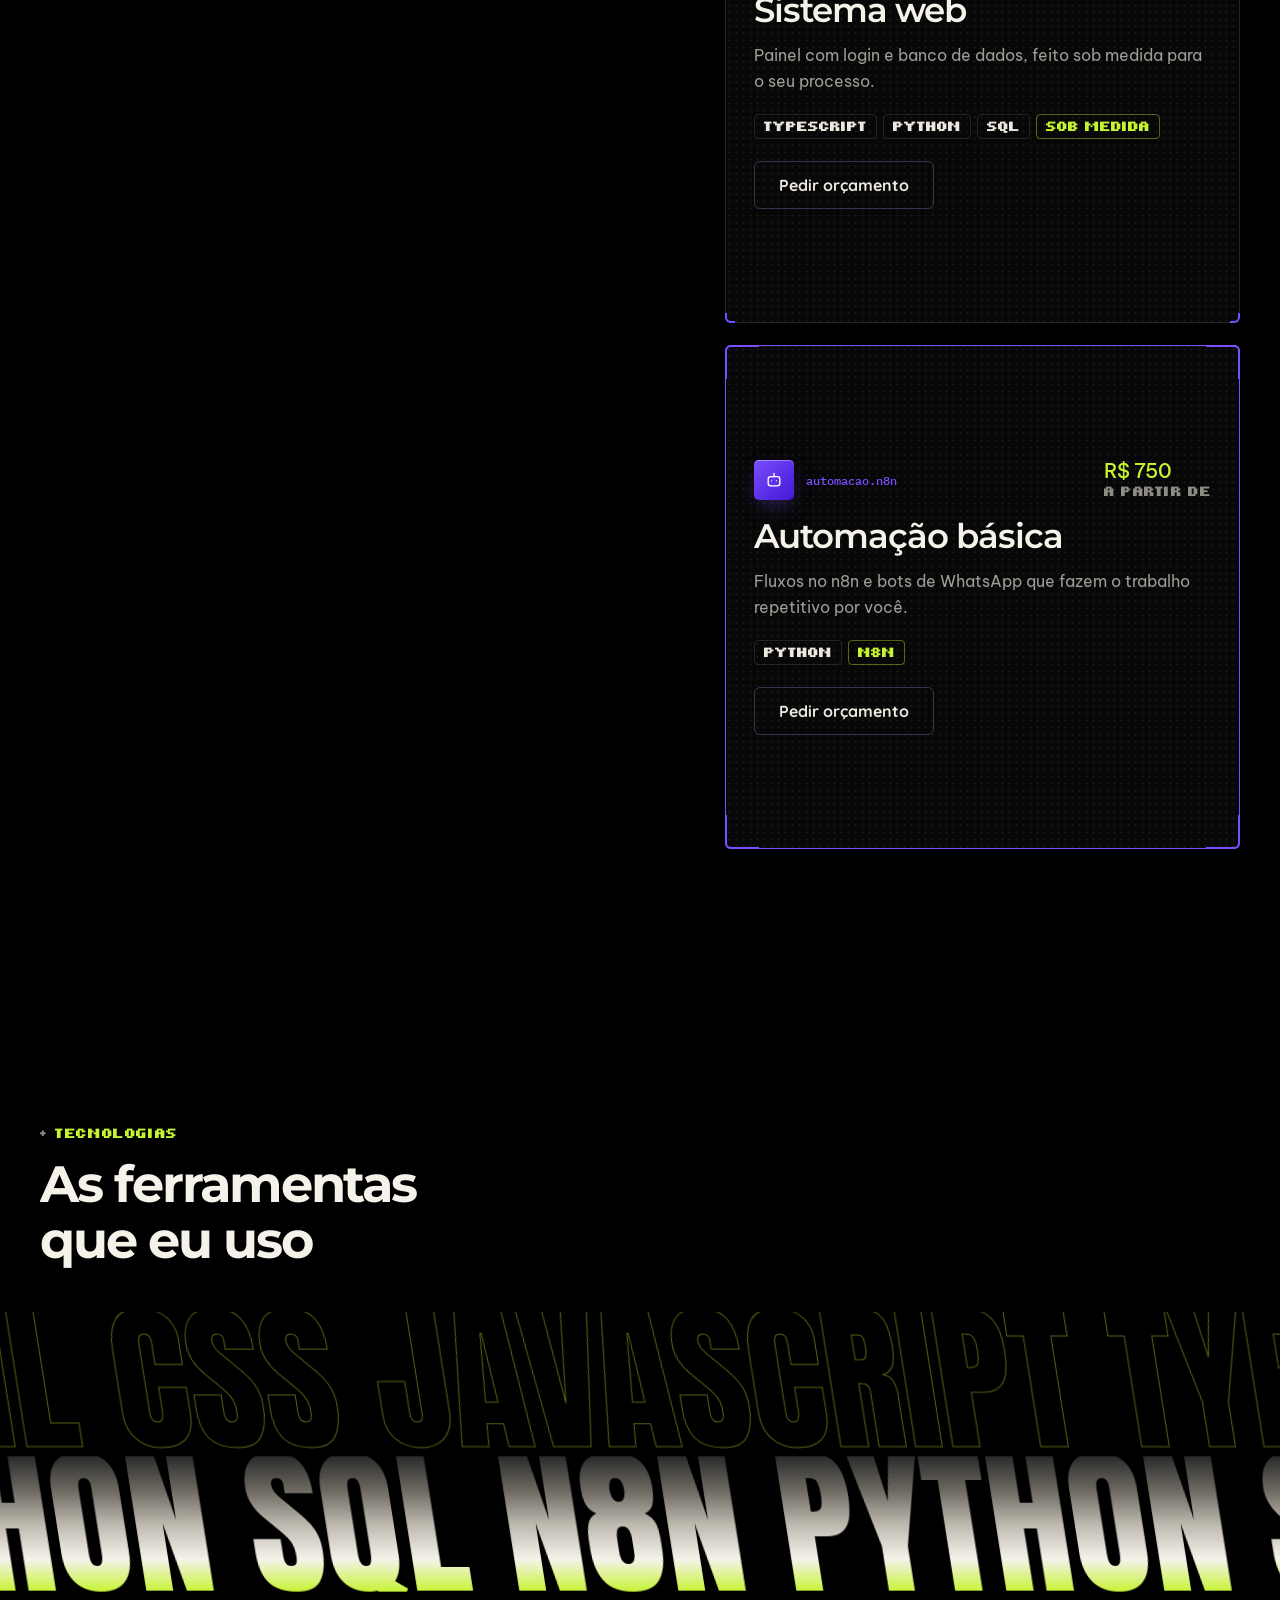
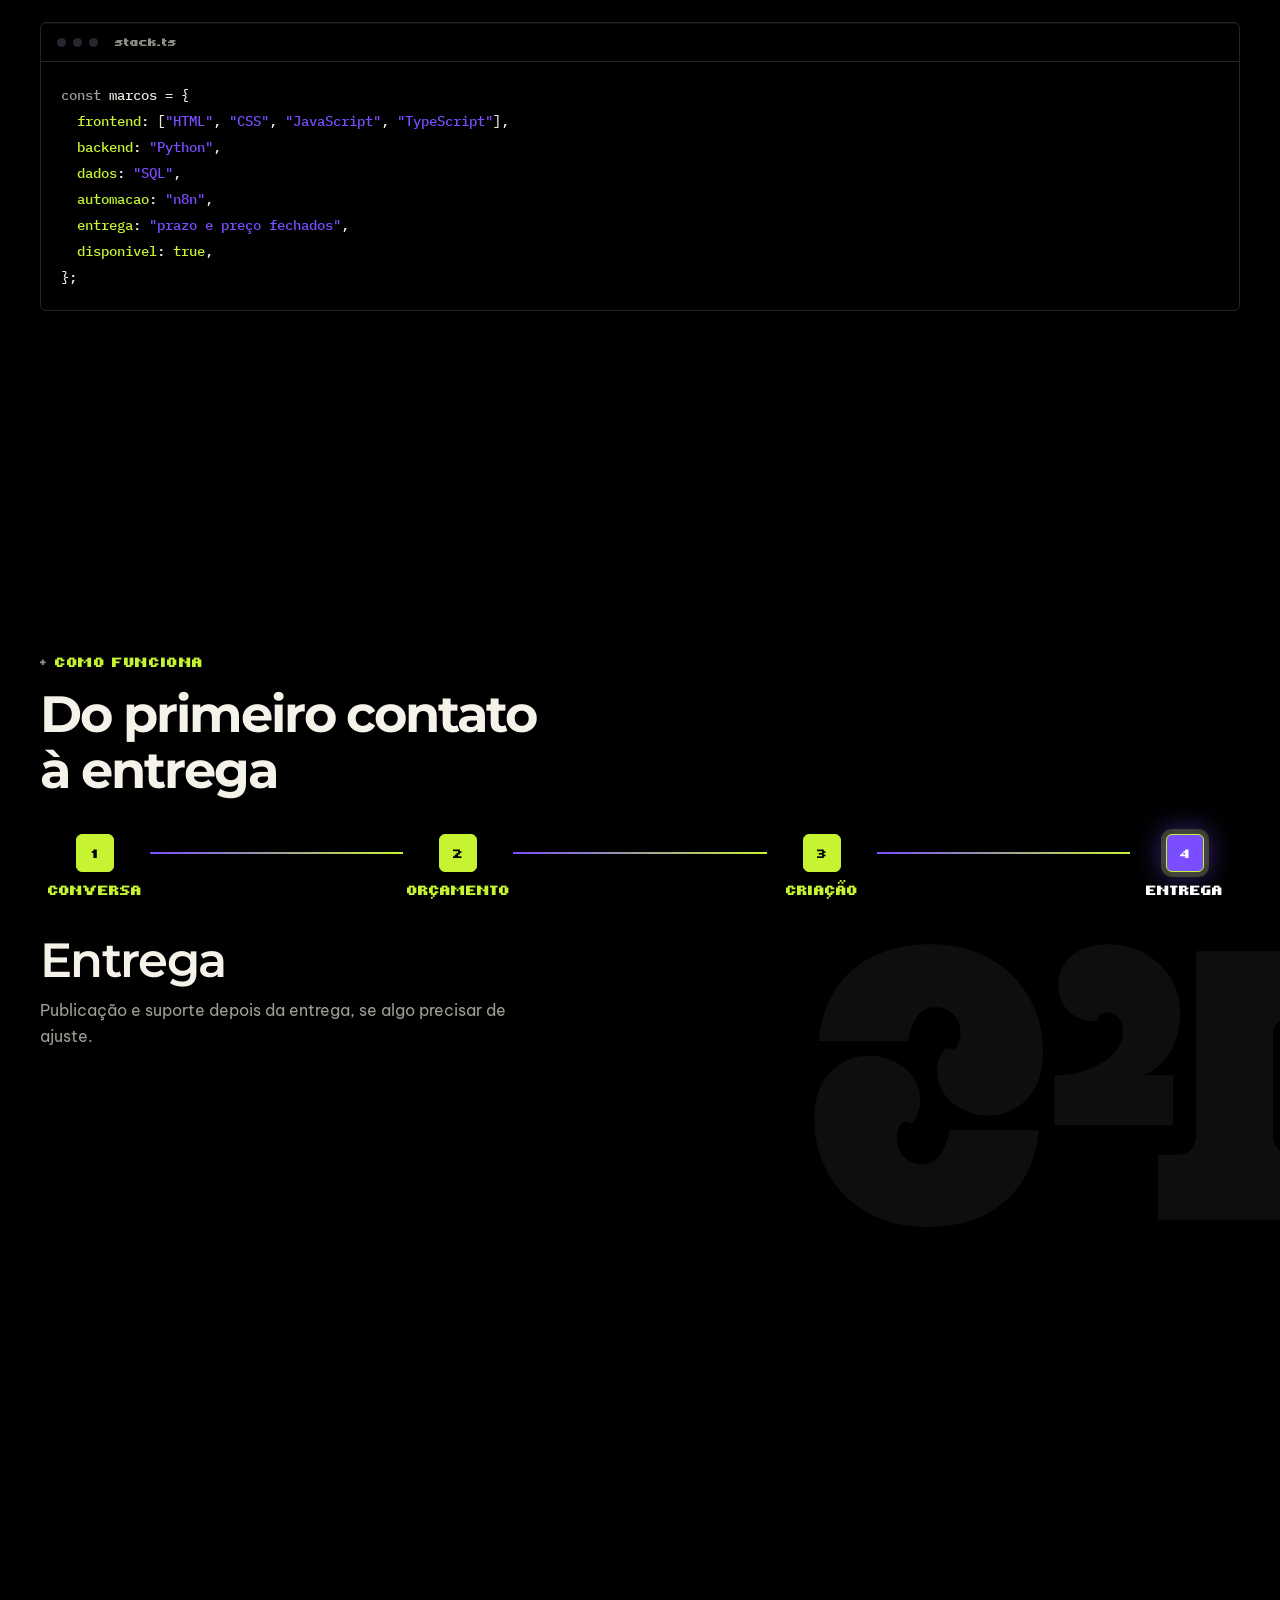
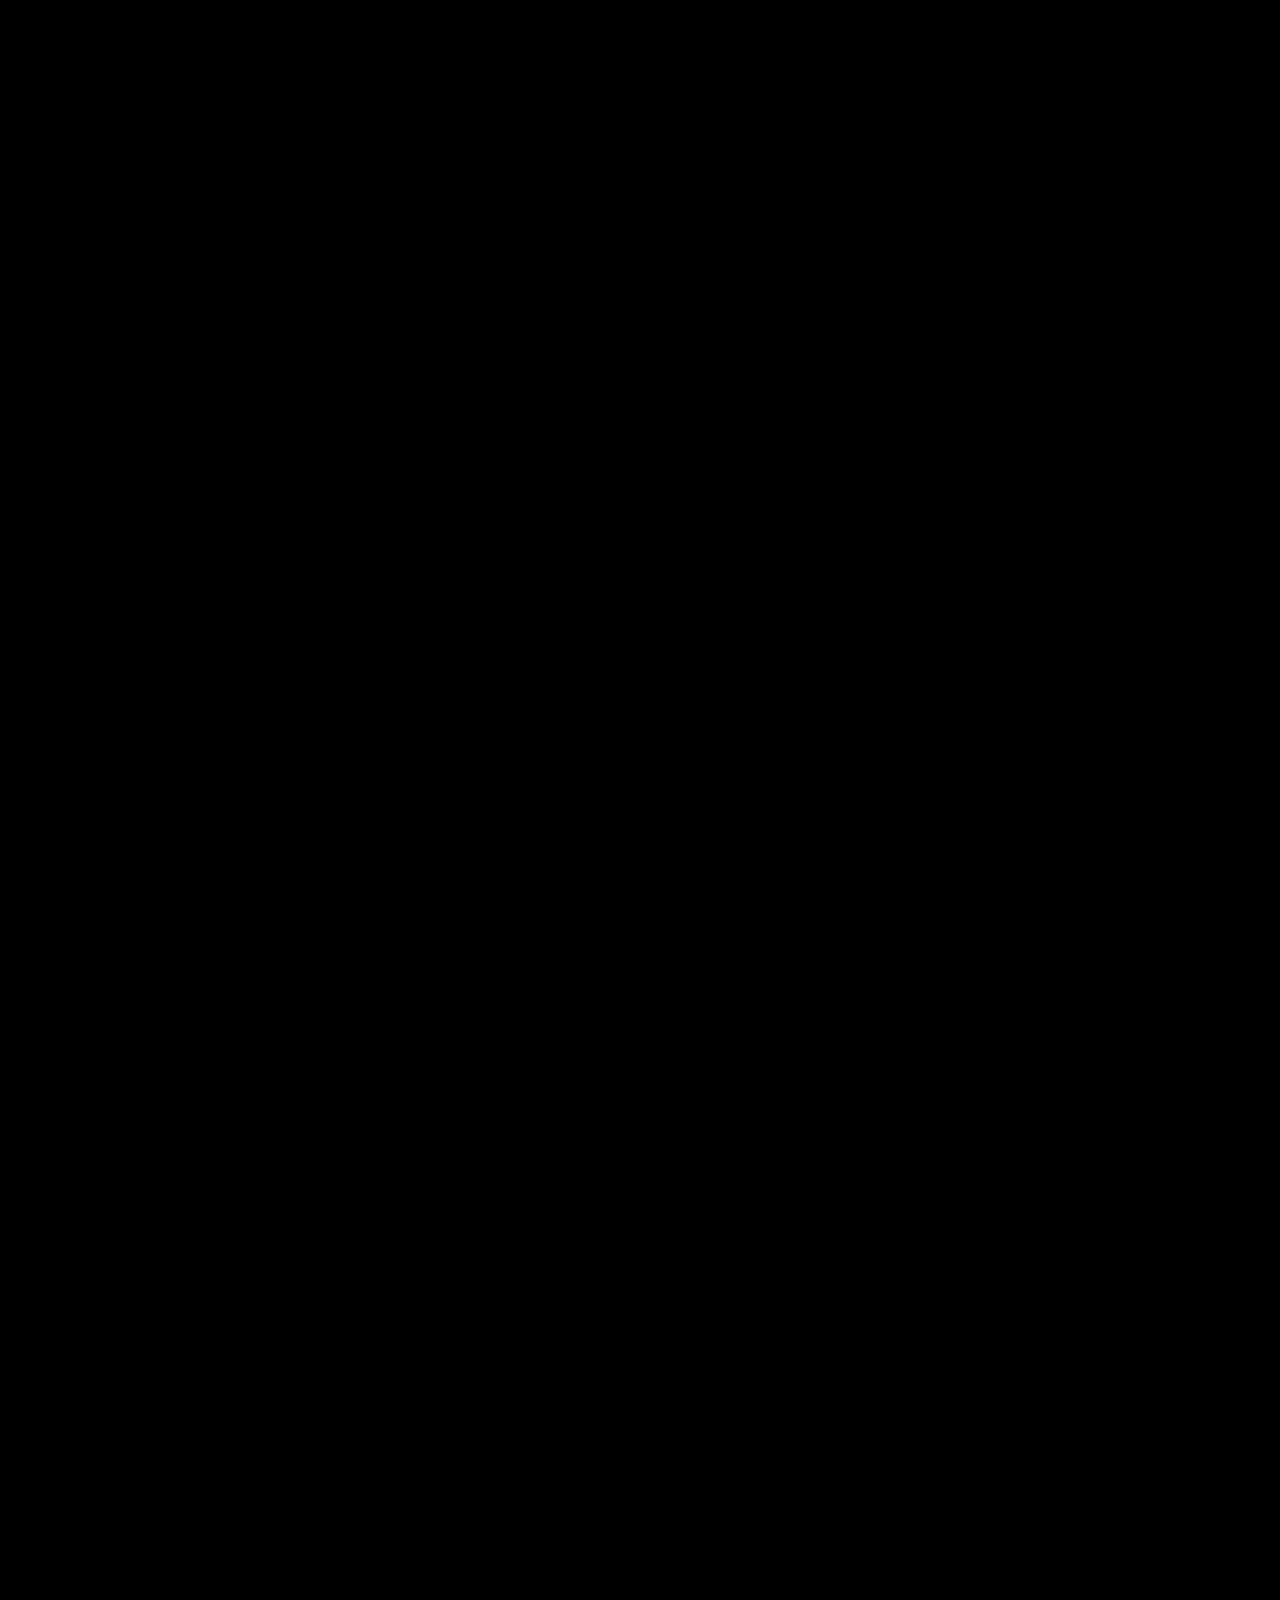
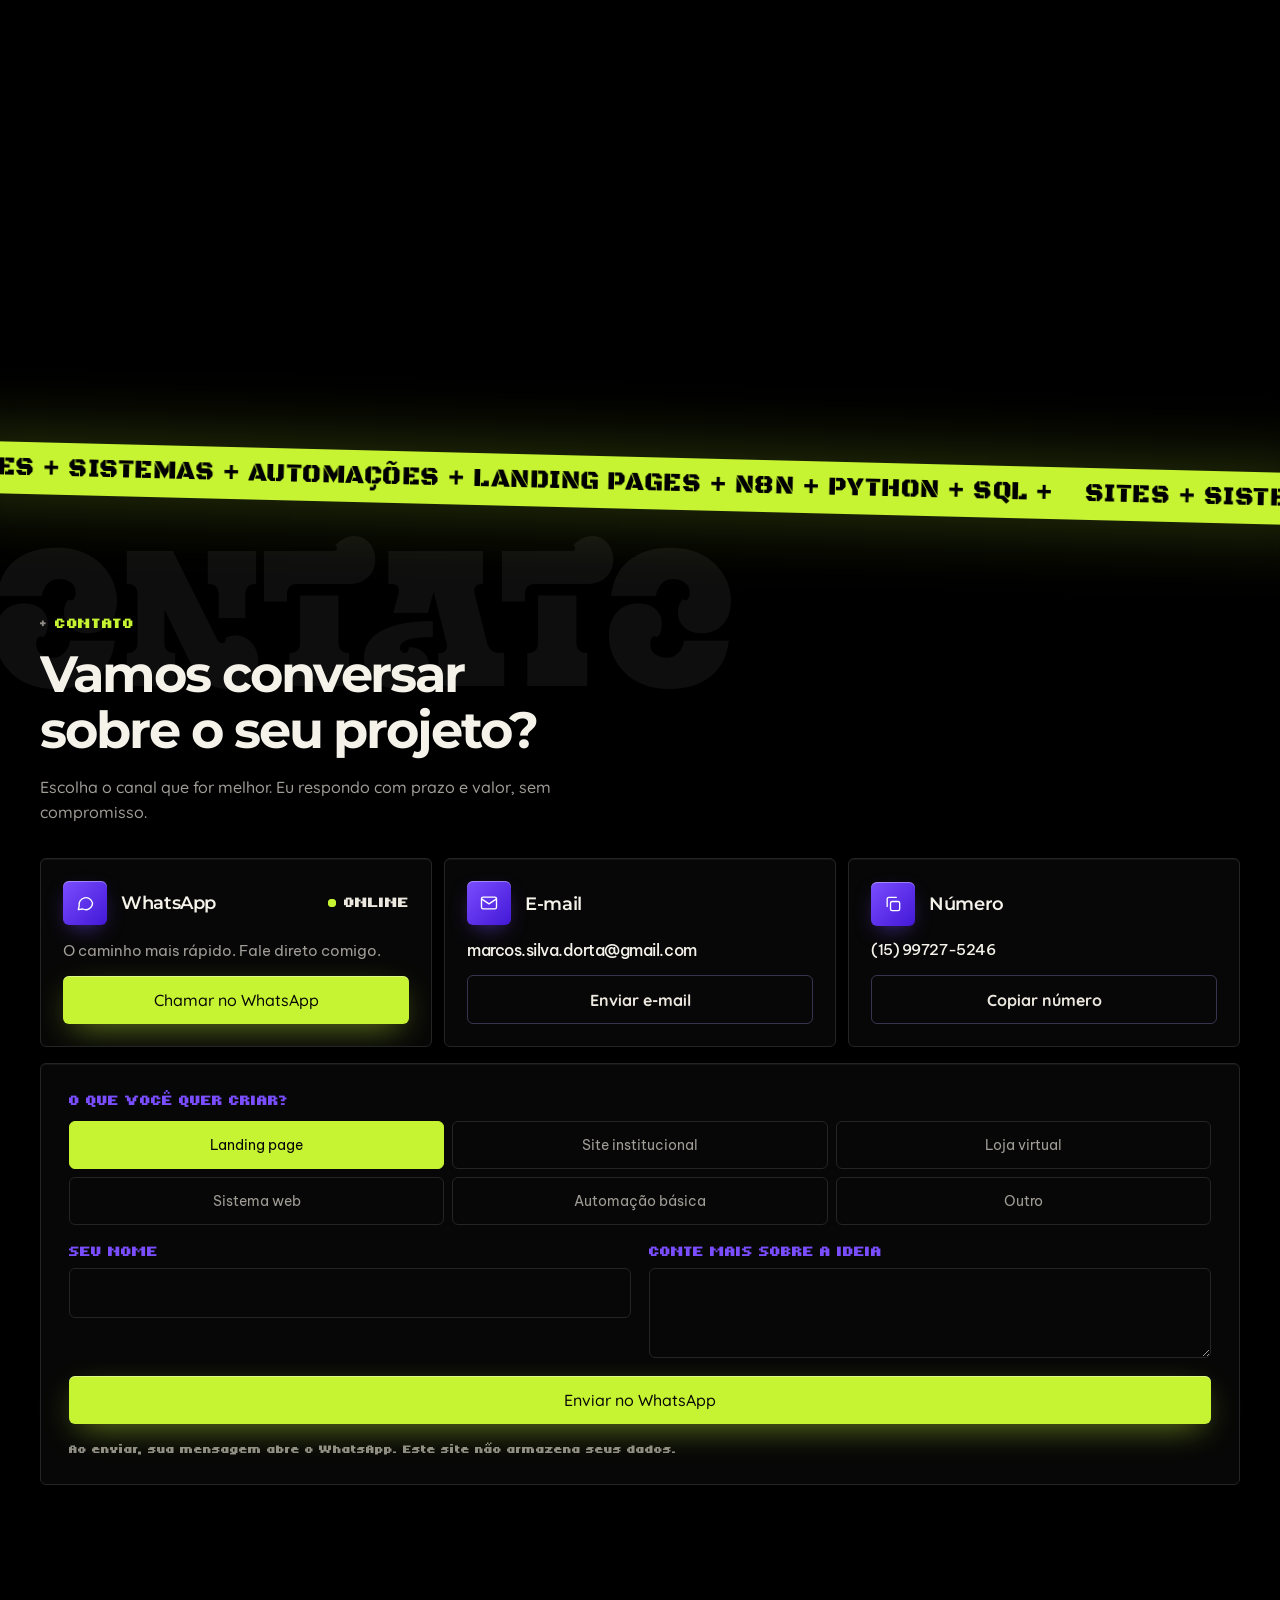
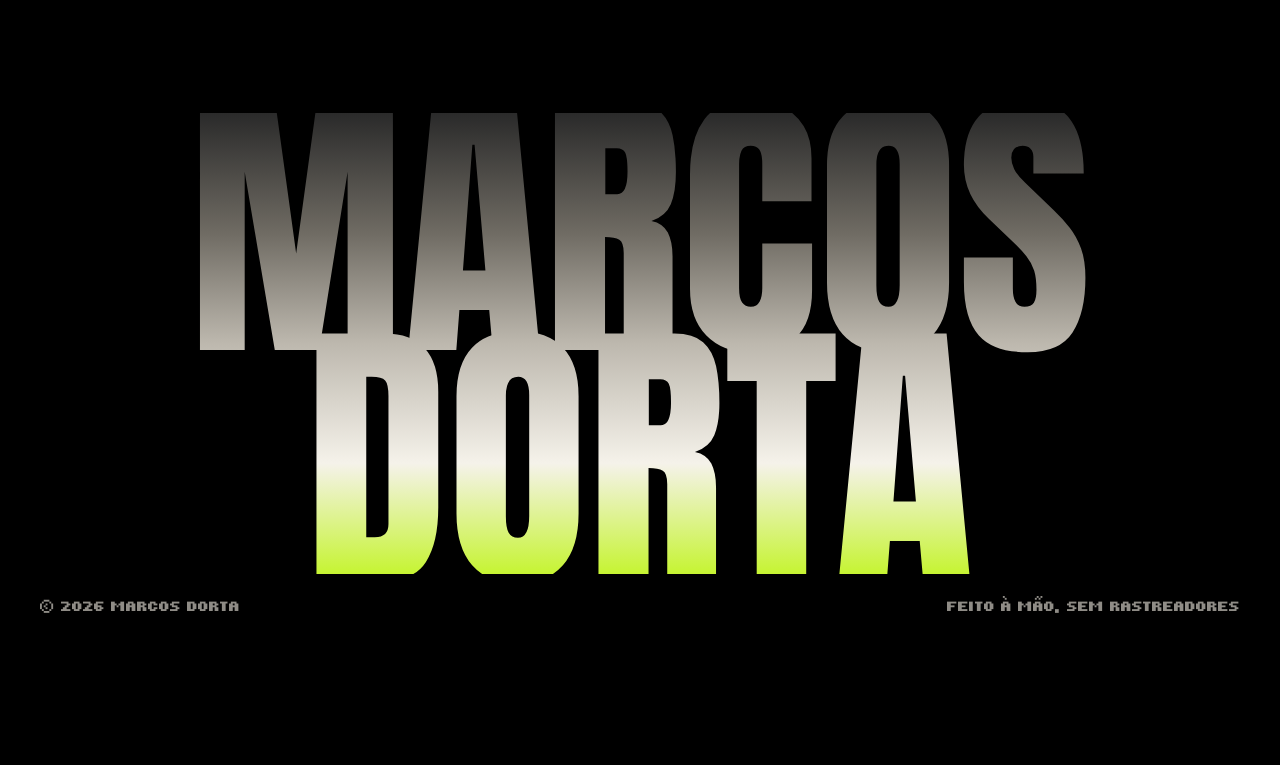
==== commit 8badf0c9: "Correcoes do PageSpeed: fontes inline, foto responsiva, contraste, links acessiveis e carga mais lev" ====
--- a/index.html
+++ b/index.html
@@ -15,12 +15,21 @@
 <link rel="preload" href="fonts/Montserrat.woff2" as="font" type="font/woff2" crossorigin>
 <link rel="preload" href="fonts/Tiny5Duo-400.woff2" as="font" type="font/woff2" crossorigin>
 <link rel="preload" href="fonts/Anton.woff2" as="font" type="font/woff2" crossorigin>
-<link rel="stylesheet" href="fonts/fonts.css">
+<style>@font-face{font-family:'Anton';font-style:normal;font-weight:400;font-display:swap;src:url(fonts/Anton.woff2) format('woff2');unicode-range:U+0000-00FF,U+0131,U+0152-0153,U+02BB-02BC,U+02C6,U+02DA,U+02DC,U+0304,U+0308,U+0329,U+2000-206F,U+20AC,U+2122,U+2191,U+2193,U+2212,U+2215,U+FEFF,U+FFFD}
+@font-face{font-family:'IBM Plex Mono';font-style:normal;font-weight:500;font-display:swap;src:url(fonts/IBMPlexMono.woff2) format('woff2');unicode-range:U+0000-00FF,U+0131,U+0152-0153,U+02BB-02BC,U+02C6,U+02DA,U+02DC,U+0304,U+0308,U+0329,U+2000-206F,U+20AC,U+2122,U+2191,U+2193,U+2212,U+2215,U+FEFF,U+FFFD}
+@font-face{font-family:'Be Vietnam Pro';font-style:normal;font-weight:400;font-display:swap;src:url(fonts/BeVietnamPro-400.woff2) format('woff2');unicode-range:U+0000-00FF,U+0131,U+0152-0153,U+02BB-02BC,U+02C6,U+02DA,U+02DC,U+0304,U+0308,U+0329,U+2000-206F,U+20AC,U+2122,U+2191,U+2193,U+2212,U+2215,U+FEFF,U+FFFD}
+@font-face{font-family:'Be Vietnam Pro';font-style:normal;font-weight:500;font-display:swap;src:url(fonts/BeVietnamPro-500.woff2) format('woff2');unicode-range:U+0000-00FF,U+0131,U+0152-0153,U+02BB-02BC,U+02C6,U+02DA,U+02DC,U+0304,U+0308,U+0329,U+2000-206F,U+20AC,U+2122,U+2191,U+2193,U+2212,U+2215,U+FEFF,U+FFFD}
+@font-face{font-family:'Be Vietnam Pro';font-style:normal;font-weight:600;font-display:swap;src:url(fonts/BeVietnamPro-600.woff2) format('woff2');unicode-range:U+0000-00FF,U+0131,U+0152-0153,U+02BB-02BC,U+02C6,U+02DA,U+02DC,U+0304,U+0308,U+0329,U+2000-206F,U+20AC,U+2122,U+2191,U+2193,U+2212,U+2215,U+FEFF,U+FFFD}
+@font-face{font-family:'Black Ops One';font-style:normal;font-weight:400;font-display:swap;src:url(fonts/BlackOpsOne-400.woff2) format('woff2');unicode-range:U+0000-00FF,U+0131,U+0152-0153,U+02BB-02BC,U+02C6,U+02DA,U+02DC,U+0304,U+0308,U+0329,U+2000-206F,U+20AC,U+2122,U+2191,U+2193,U+2212,U+2215,U+FEFF,U+FFFD}
+@font-face{font-family:'Exile';font-style:normal;font-weight:400;font-display:swap;src:url(fonts/Exile-400.woff2) format('woff2');unicode-range:U+0000-00FF,U+0131,U+0152-0153,U+02BB-02BC,U+02C6,U+02DA,U+02DC,U+0304,U+0308,U+0329,U+2000-206F,U+20AC,U+2122,U+2191,U+2193,U+2212,U+2215,U+FEFF,U+FFFD}
+@font-face{font-family:'Tiny5 Duo';font-style:normal;font-weight:400;font-display:swap;src:url(fonts/Tiny5Duo-400.woff2) format('woff2');unicode-range:U+0000-00FF,U+0131,U+0152-0153,U+02BB-02BC,U+02C6,U+02DA,U+02DC,U+0304,U+0308,U+0329,U+2000-206F,U+20AC,U+2122,U+2191,U+2193,U+2212,U+2215,U+FEFF,U+FFFD}
+@font-face{font-family:'Montserrat';font-style:normal;font-weight:500 800;font-display:swap;src:url(fonts/Montserrat.woff2) format('woff2');unicode-range:U+0000-00FF,U+0131,U+0152-0153,U+02BB-02BC,U+02C6,U+02DA,U+02DC,U+0304,U+0308,U+0329,U+2000-206F,U+20AC,U+2122,U+2191,U+2193,U+2212,U+2215,U+FEFF,U+FFFD}
+@font-face{font-family:'Quicksand';font-style:normal;font-weight:400 700;font-display:swap;src:url(fonts/Quicksand.woff2) format('woff2');unicode-range:U+0000-00FF,U+0131,U+0152-0153,U+02BB-02BC,U+02C6,U+02DA,U+02DC,U+0304,U+0308,U+0329,U+2000-206F,U+20AC,U+2122,U+2191,U+2193,U+2212,U+2215,U+FEFF,U+FFFD}</style>
 <script>document.documentElement.classList.add('js')</script>
 <style>
   :root{
     --bg:#000; --c1:#070707; --c2:#0c0c0c; --c3:#111111; --line:#242424; --line2:#3a3350;
-    --ink:#ECE8DF; --white:#F5F2EA; --mute:#A09D96; --dim:#6B6862;
+    --ink:#ECE8DF; --white:#F5F2EA; --mute:#A09D96; --dim:#8F8C86;
     --vio:#7A4DFF; --lime:#C6F432; --vio2:#A98BFF; --cob:#7A4DFF; --ember:#C6F432; --ok:#C6F432;
     --sans:"Be Vietnam Pro",system-ui,-apple-system,"Segoe UI",Roboto,sans-serif;
     --head:"Montserrat","Be Vietnam Pro",system-ui,sans-serif;
@@ -51,7 +60,9 @@
   h3{font:600 1.5rem/1.15 var(--head);letter-spacing:-.02em;color:var(--white)}
   .lead{max-width:52ch;color:var(--mute)}
   .dot{display:inline-block;width:8px;height:8px;border-radius:50%;background:var(--ember);flex:none}
-  .dot.live{animation:pulse 1.8s var(--ease2) infinite}
+  .dot.live{position:relative}
+  .dot.live::after{content:"";position:absolute;inset:0;border-radius:50%;background:var(--lime);animation:ring 1.8s var(--ease2) infinite}
+  @keyframes ring{from{transform:scale(1);opacity:.55}to{transform:scale(2.6);opacity:0}}
   @keyframes pulse{0%{box-shadow:0 0 0 0 rgba(198,244,50,.55)}100%{box-shadow:0 0 0 9px rgba(198,244,50,0)}}
 
   /* Botões */
@@ -404,7 +415,9 @@
   .tag{transition:transform .4s var(--ease2),border-color .3s}
   .pc:hover .tag{transform:translateY(-2px)}
   .ico{box-shadow:0 8px 24px -10px rgba(122,77,255,.9),inset 0 1px 0 rgba(255,255,255,.35)}
-  .dot.live{animation:pulse 1.8s var(--ease2) infinite}
+  .dot.live{position:relative}
+  .dot.live::after{content:"";position:absolute;inset:0;border-radius:50%;background:var(--lime);animation:ring 1.8s var(--ease2) infinite}
+  @keyframes ring{from{transform:scale(1);opacity:.55}to{transform:scale(2.6);opacity:0}}
   @keyframes pulse{0%{box-shadow:0 0 0 0 rgba(198,244,50,.6)}100%{box-shadow:0 0 0 9px rgba(198,244,50,0)}}
 
   /* Fonte pixel (Tiny5 Duo) nos rótulos: tamanho em múltiplos de 5px para ficar nítida */
@@ -442,6 +455,7 @@
   /* Processo (fixo, controlado pelo scroll) */
   .proc{height:calc(100svh + 260vh);position:relative}
   .proc-pin{position:sticky;top:0;height:100svh;display:flex;flex-direction:column;justify-content:center;overflow:hidden;padding:70px 0 110px}
+  .big::before{content:attr(data-n)}
   .big{position:absolute;right:-2vw;bottom:90px;font:400 clamp(9rem,44vw,24rem)/.8 var(--exile);color:#0e0e0e;pointer-events:none;user-select:none;transition:transform .8s var(--ease2),opacity .4s}
   .steps{display:flex;align-items:flex-start;list-style:none;margin:36px 0 34px;position:relative;z-index:1}
   .st{flex:none;width:clamp(62px,22vw,110px);display:flex;flex-direction:column;align-items:center;gap:10px;text-align:center;font:500 .68rem var(--mono);text-transform:uppercase;color:var(--dim);transition:color .5s}
@@ -609,7 +623,7 @@
         </div>
       </div>
       <figure class="photo rv" id="photo">
-        <img src="foto.webp" alt="Foto de Marcos Dorta" width="768" height="1376" loading="lazy" decoding="async">
+        <img src="foto.webp" srcset="foto-480.webp 480w, foto.webp 768w" sizes="(max-width:899px) 100vw, 40vw" alt="Foto de Marcos Dorta" width="768" height="1376" loading="lazy" decoding="async">
         <figcaption class="chips"><span class="chip"><i class="dot"></i>Disponível</span><span class="chip">WhatsApp</span><span class="chip">Web + Automação</span></figcaption>
       </figure>
     </div>
@@ -637,27 +651,27 @@
           <div class="pc-h"><span class="ico"><svg viewBox="0 0 24 24"><rect x="4" y="3" width="16" height="18" rx="2"/><path d="M8 8h8M8 12h8M8 16h5"/></svg></span><span class="fname">landing-page.html</span><span class="price">R$ 450<small>a partir de</small></span></div>
           <h3>Landing page</h3><p>Uma página direta, feita para transformar visita em contato.</p>
           <div class="tags"><span class="tag">html</span><span class="tag">css</span><span class="tag">js</span><span class="tag em">1 página</span></div>
-          <a class="btn ghost" data-wa="Landing page" href="https://wa.me/5515997275246" target="_blank" rel="noopener">Pedir orçamento</a></article>
+          <a class="btn ghost" data-wa="Landing page" aria-label="Pedir orçamento: Landing page" href="https://wa.me/5515997275246" target="_blank" rel="noopener">Pedir orçamento</a></article>
         <article class="pc" data-v="site" data-url="empresa.com.br" data-name="site-institucional.html" data-price="R$ 1.300"><i class="k k1"></i><i class="k k2"></i><i class="k k3"></i><i class="k k4"></i>
           <div class="pc-h"><span class="ico"><svg viewBox="0 0 24 24"><rect x="3" y="4" width="18" height="16" rx="2"/><path d="M3 9h18M9 20V9"/></svg></span><span class="fname">site-institucional.html</span><span class="price">R$ 1.300<small>a partir de</small></span></div>
           <h3>Site institucional</h3><p>O site completo da sua empresa, com várias páginas e SEO básico.</p>
           <div class="tags"><span class="tag">html</span><span class="tag">css</span><span class="tag">js</span><span class="tag em">multi-página</span></div>
-          <a class="btn ghost" data-wa="Site institucional" href="https://wa.me/5515997275246" target="_blank" rel="noopener">Pedir orçamento</a></article>
+          <a class="btn ghost" data-wa="Site institucional" aria-label="Pedir orçamento: Site institucional" href="https://wa.me/5515997275246" target="_blank" rel="noopener">Pedir orçamento</a></article>
         <article class="pc" data-v="loja" data-url="loja.com.br" data-name="loja-virtual.ts" data-price="R$ 2.700"><i class="k k1"></i><i class="k k2"></i><i class="k k3"></i><i class="k k4"></i>
           <div class="pc-h"><span class="ico"><svg viewBox="0 0 24 24"><path d="M3 4h2l2 12h11l2-8H6"/><circle cx="9" cy="20" r="1.5"/><circle cx="17" cy="20" r="1.5"/></svg></span><span class="fname">loja-virtual.ts</span><span class="price">R$ 2.700<small>a partir de</small></span></div>
           <h3>Loja virtual</h3><p>Catálogo, carrinho e pagamento online para vender pela internet.</p>
           <div class="tags"><span class="tag">js</span><span class="tag">sql</span><span class="tag em">pagamento online</span></div>
-          <a class="btn ghost" data-wa="Loja virtual" href="https://wa.me/5515997275246" target="_blank" rel="noopener">Pedir orçamento</a></article>
+          <a class="btn ghost" data-wa="Loja virtual" aria-label="Pedir orçamento: Loja virtual" href="https://wa.me/5515997275246" target="_blank" rel="noopener">Pedir orçamento</a></article>
         <article class="pc" data-v="sys" data-url="app.seusistema.com" data-name="sistema-web.py" data-price="R$ 4.500"><i class="k k1"></i><i class="k k2"></i><i class="k k3"></i><i class="k k4"></i>
           <div class="pc-h"><span class="ico"><svg viewBox="0 0 24 24"><rect x="3" y="3" width="18" height="18" rx="2"/><path d="M3 9h18M9 21V9"/></svg></span><span class="fname">sistema-web.py</span><span class="price">R$ 4.500<small>a partir de</small></span></div>
           <h3>Sistema web</h3><p>Painel com login e banco de dados, feito sob medida para o seu processo.</p>
           <div class="tags"><span class="tag">typescript</span><span class="tag">python</span><span class="tag">sql</span><span class="tag em">sob medida</span></div>
-          <a class="btn ghost" data-wa="Sistema web" href="https://wa.me/5515997275246" target="_blank" rel="noopener">Pedir orçamento</a></article>
+          <a class="btn ghost" data-wa="Sistema web" aria-label="Pedir orçamento: Sistema web" href="https://wa.me/5515997275246" target="_blank" rel="noopener">Pedir orçamento</a></article>
         <article class="pc" data-v="bot" data-url="whatsapp / n8n" data-name="automacao.n8n" data-price="R$ 750"><i class="k k1"></i><i class="k k2"></i><i class="k k3"></i><i class="k k4"></i>
           <div class="pc-h"><span class="ico"><svg viewBox="0 0 24 24"><rect x="5" y="8" width="14" height="11" rx="3"/><path d="M12 8V4M9 13h.01M15 13h.01"/></svg></span><span class="fname">automacao.n8n</span><span class="price">R$ 750<small>a partir de</small></span></div>
           <h3>Automação básica</h3><p>Fluxos no n8n e bots de WhatsApp que fazem o trabalho repetitivo por você.</p>
           <div class="tags"><span class="tag">python</span><span class="tag em">n8n</span></div>
-          <a class="btn ghost" data-wa="Automação básica" href="https://wa.me/5515997275246" target="_blank" rel="noopener">Pedir orçamento</a></article>
+          <a class="btn ghost" data-wa="Automação básica" aria-label="Pedir orçamento: Automação básica" href="https://wa.me/5515997275246" target="_blank" rel="noopener">Pedir orçamento</a></article>
         </div>
       </div>
     </div>
@@ -682,7 +696,7 @@
 
   <section class="proc" id="processo" data-pin>
     <div class="proc-pin">
-      <div class="big" id="big" aria-hidden="true">01</div>
+      <div class="big" id="big" data-n="01" aria-hidden="true"></div>
       <div class="wrap">
         <p class="lbl">Como funciona</p>
         <h2>Do primeiro contato<br>à entrega</h2>
